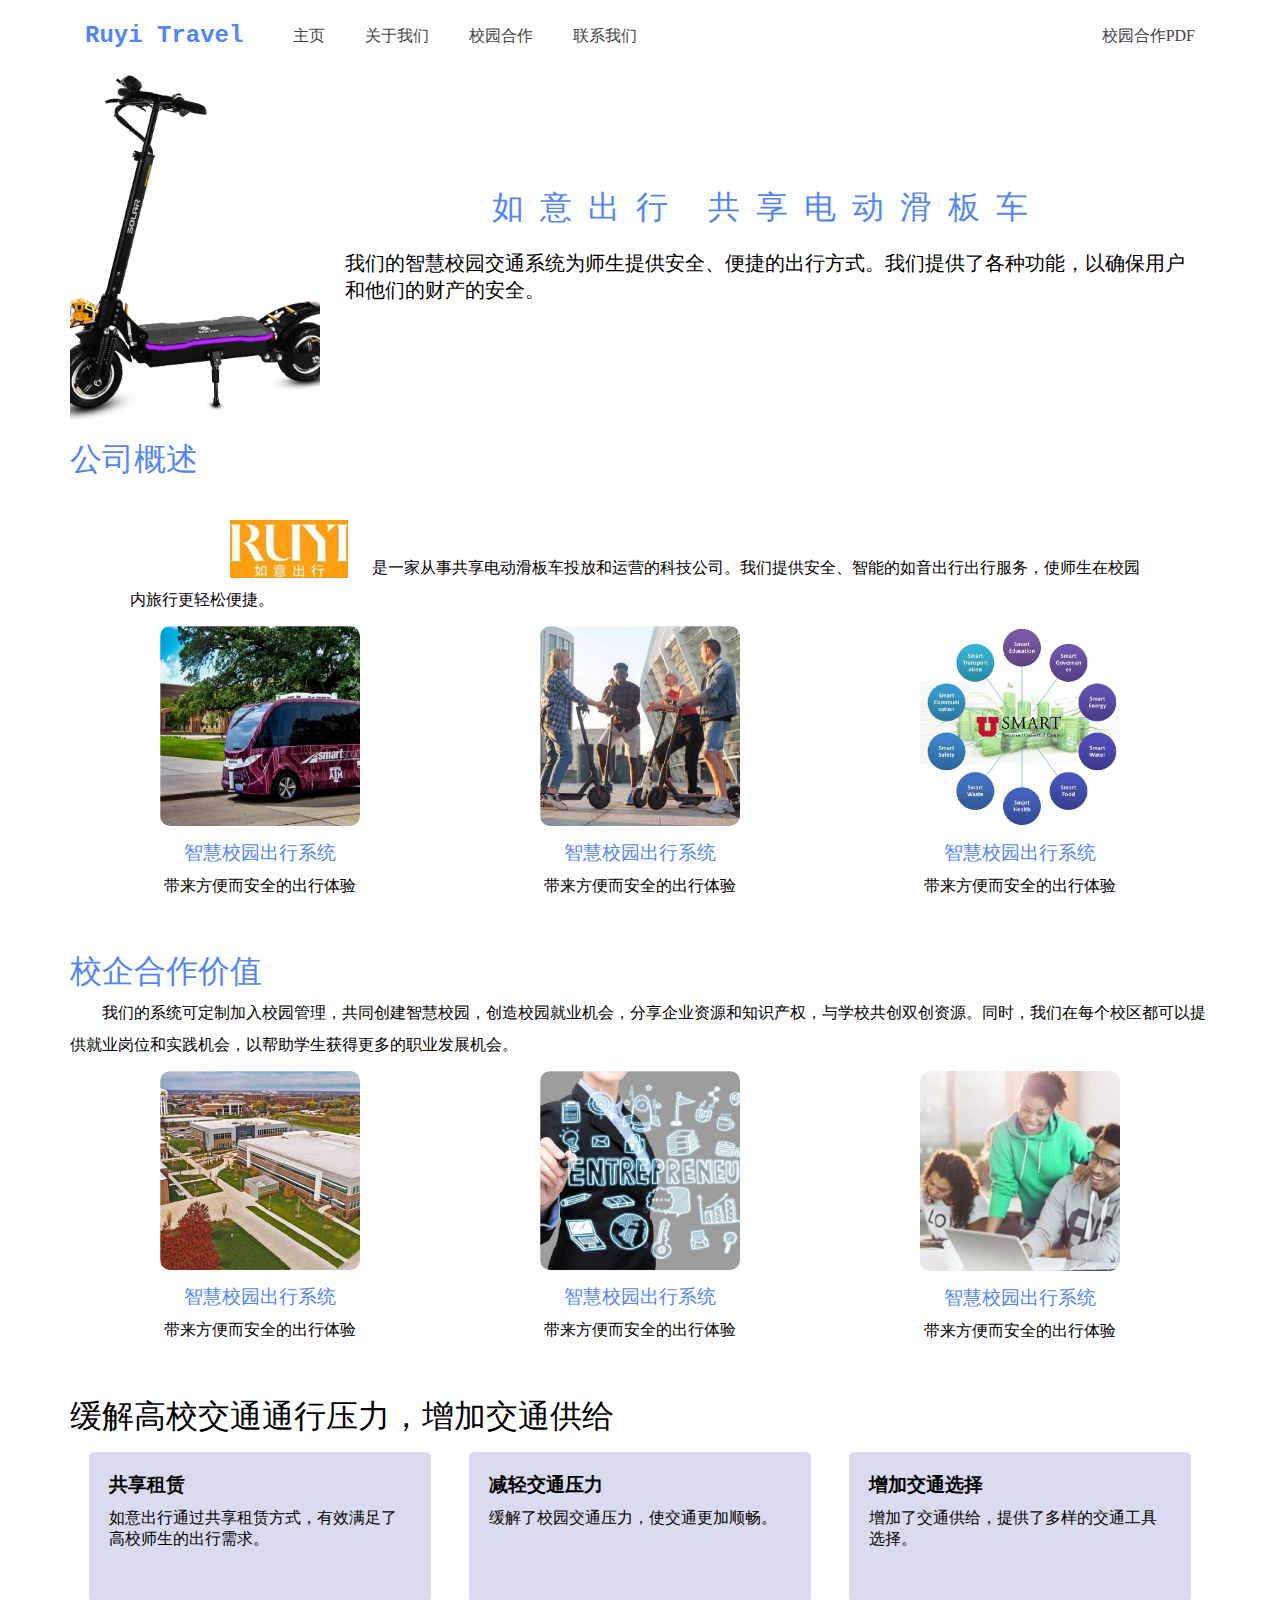
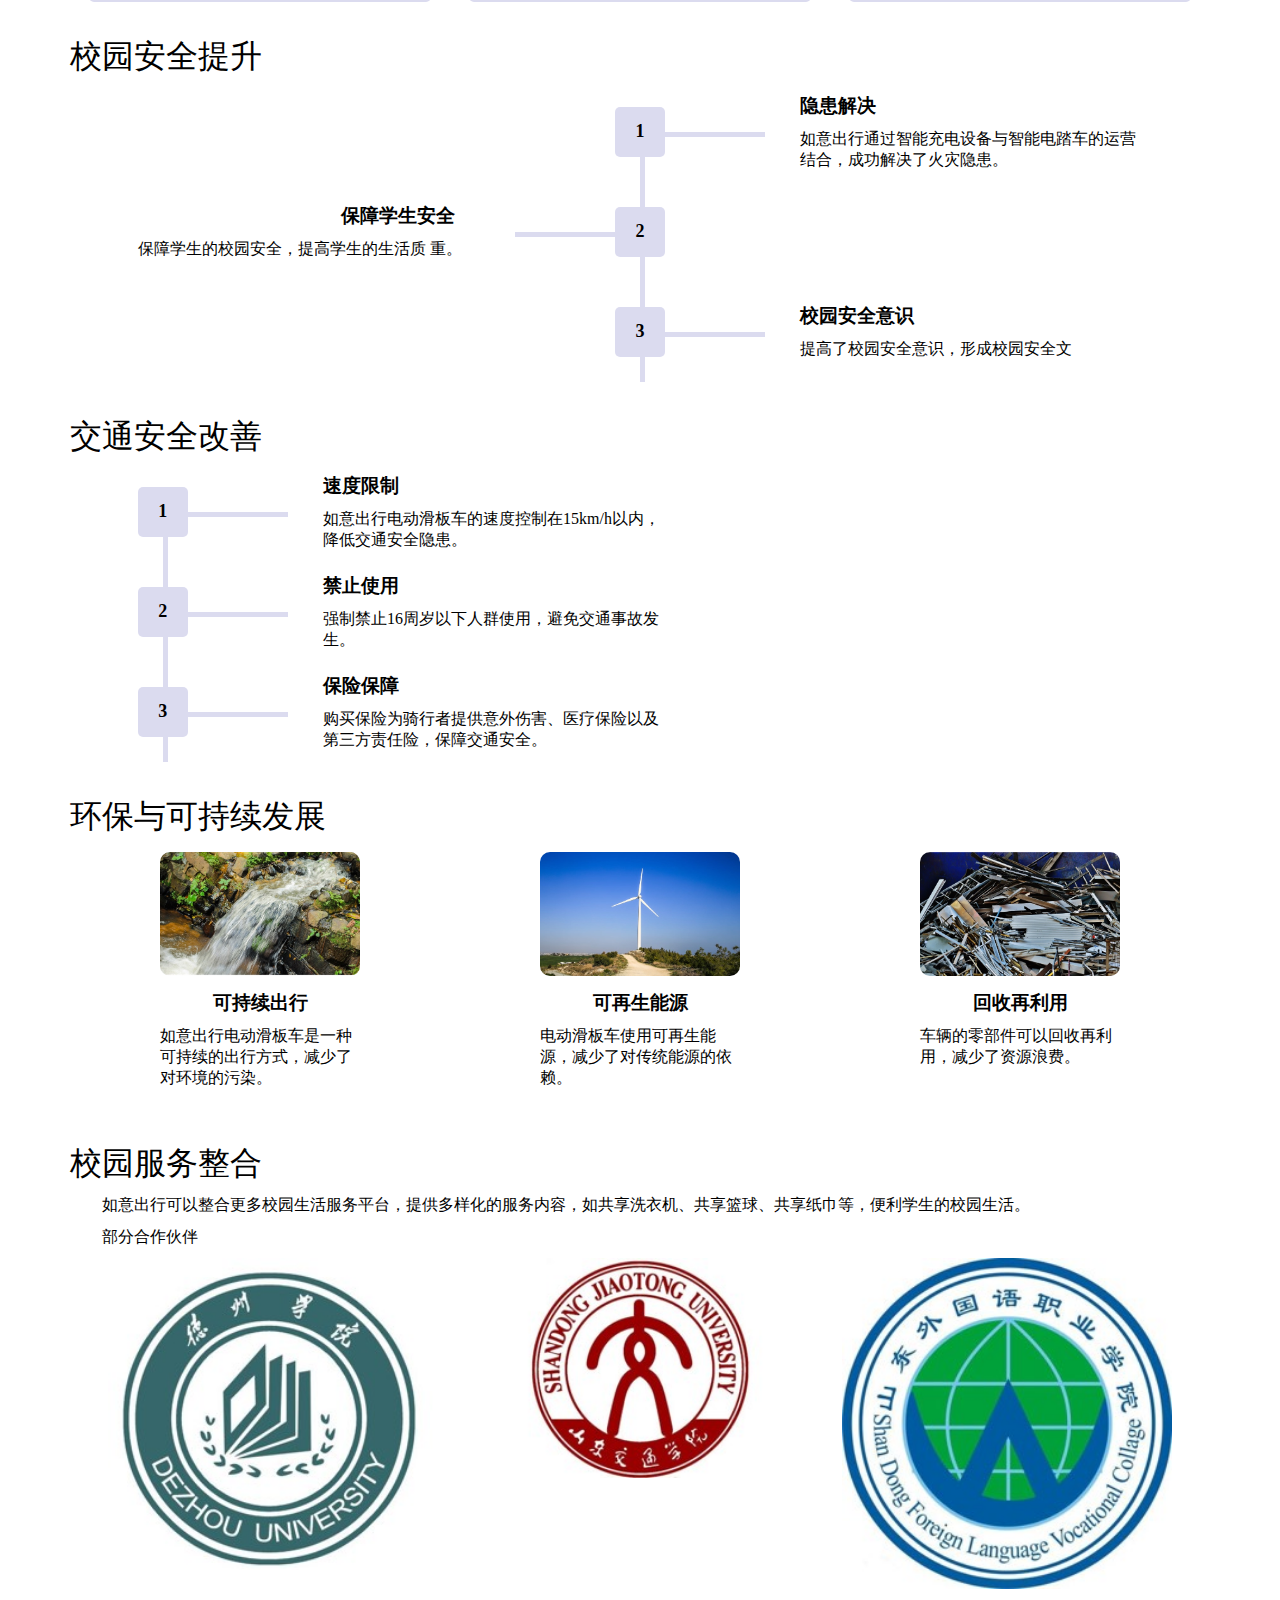
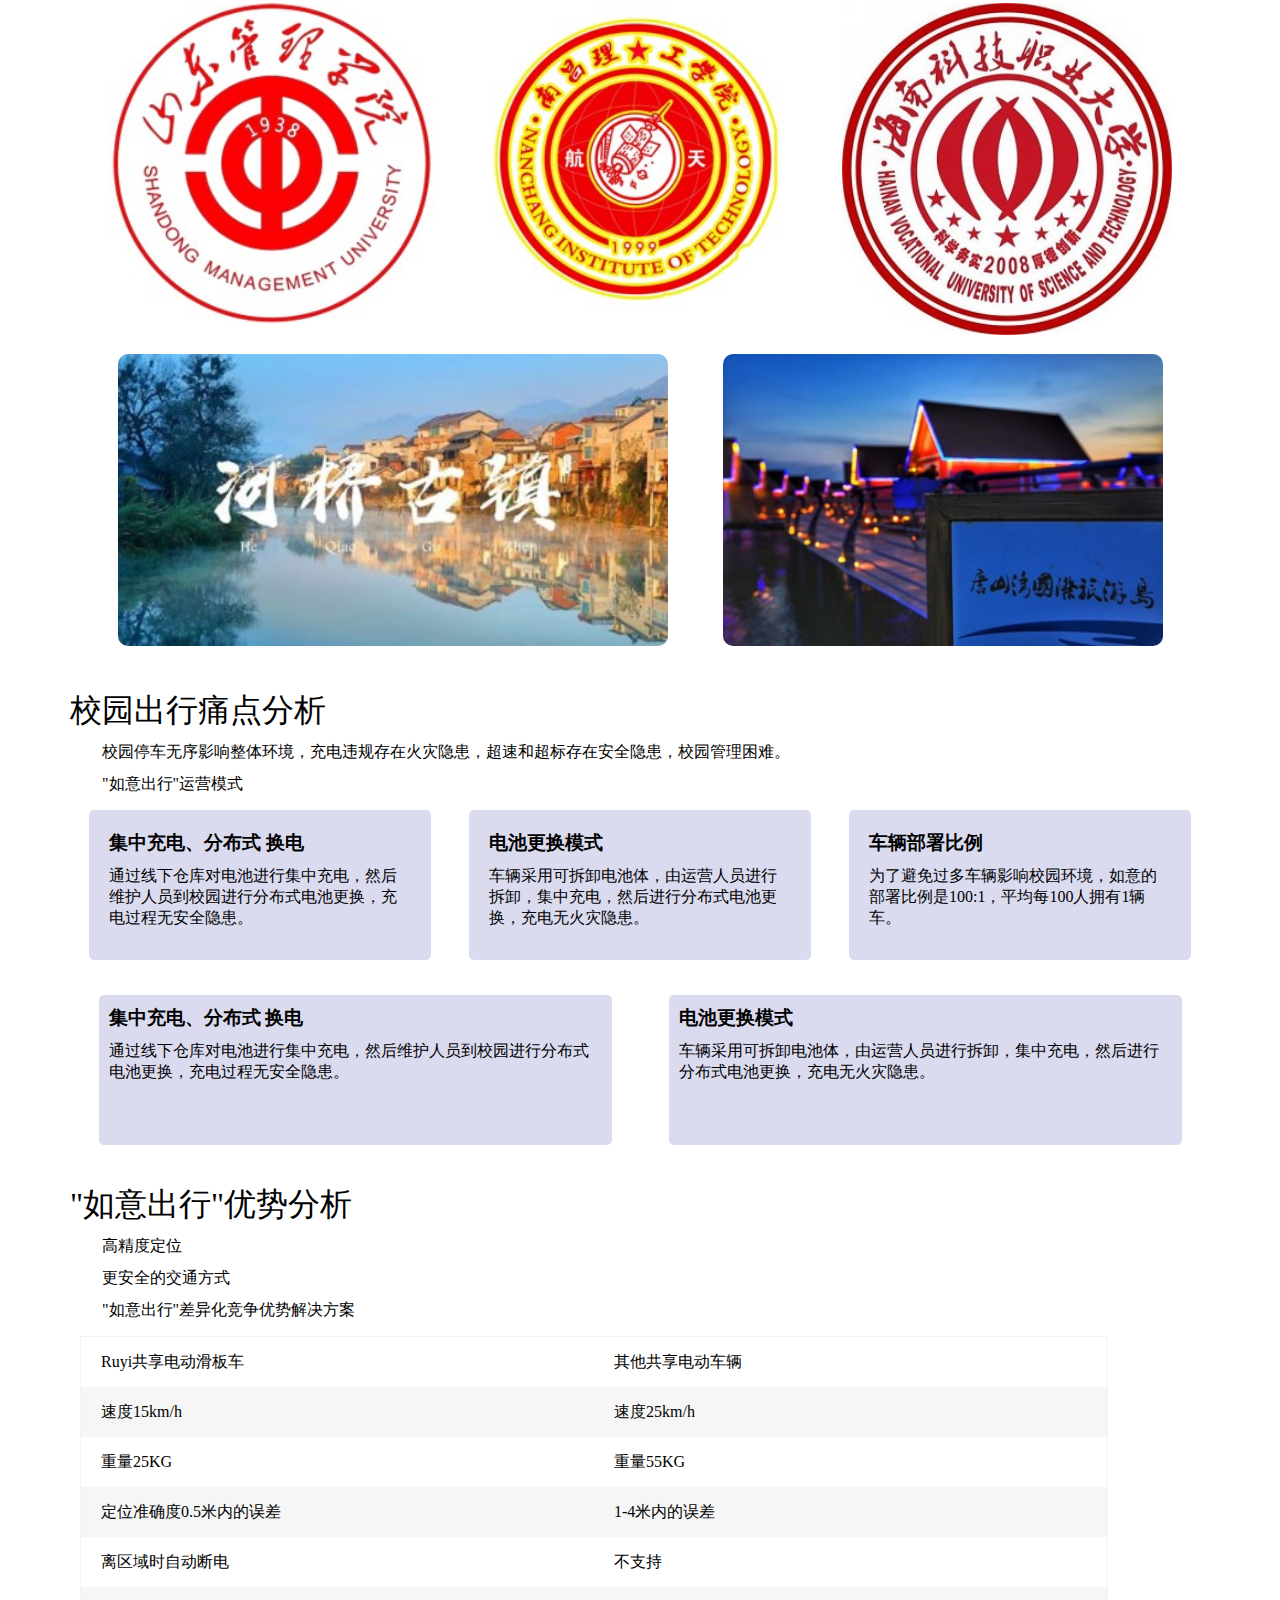
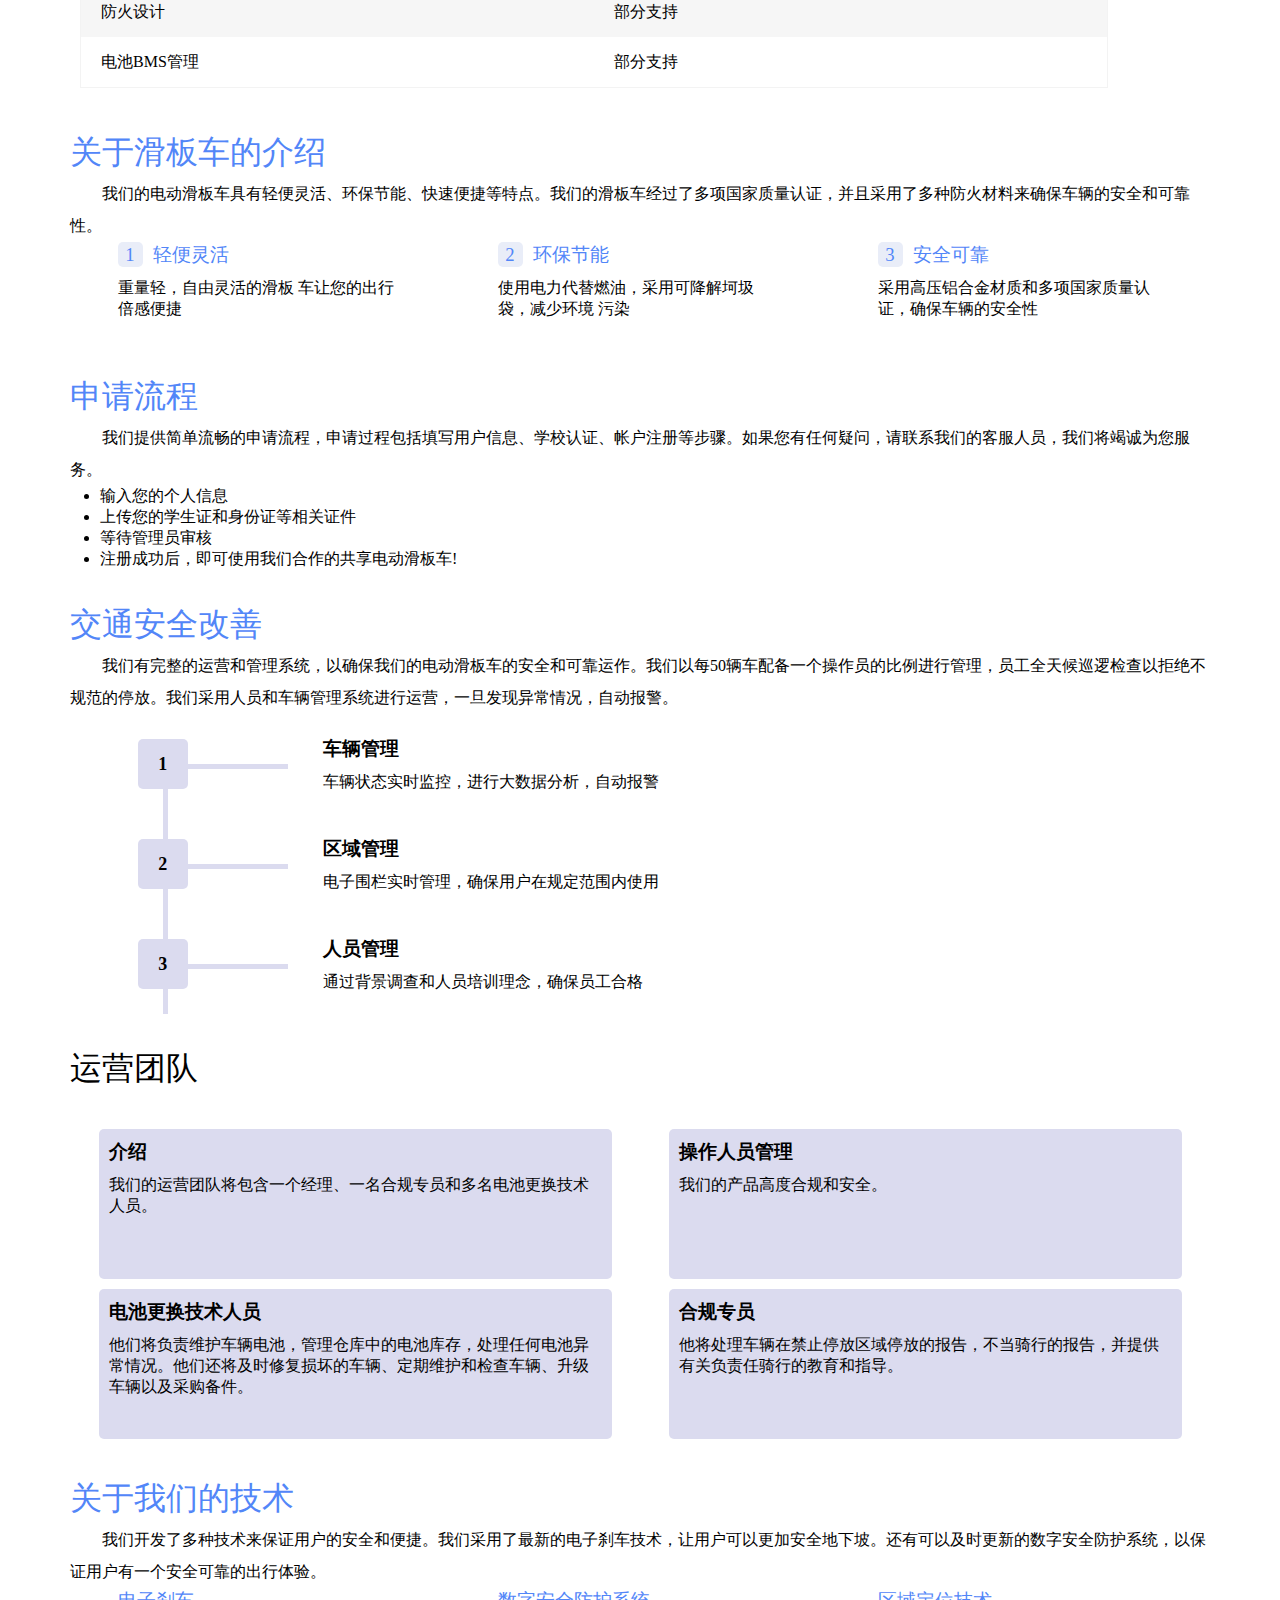
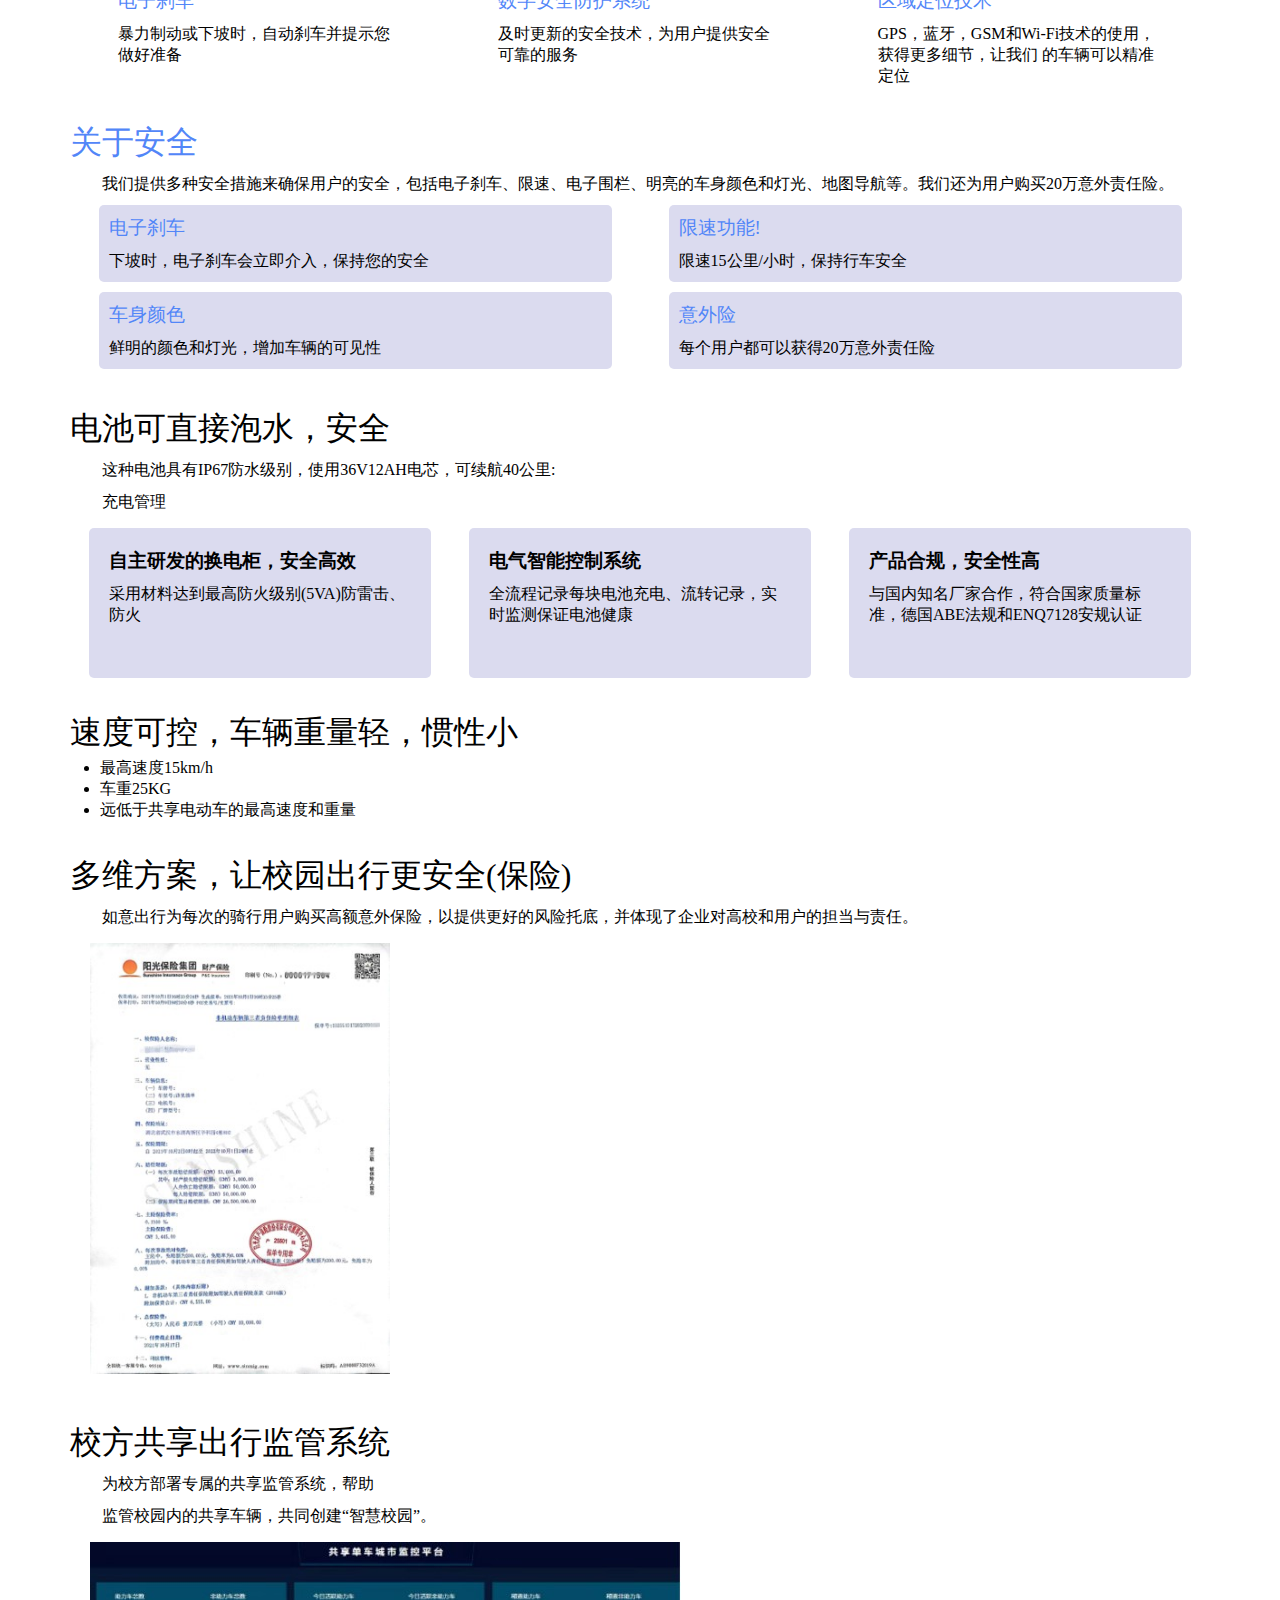
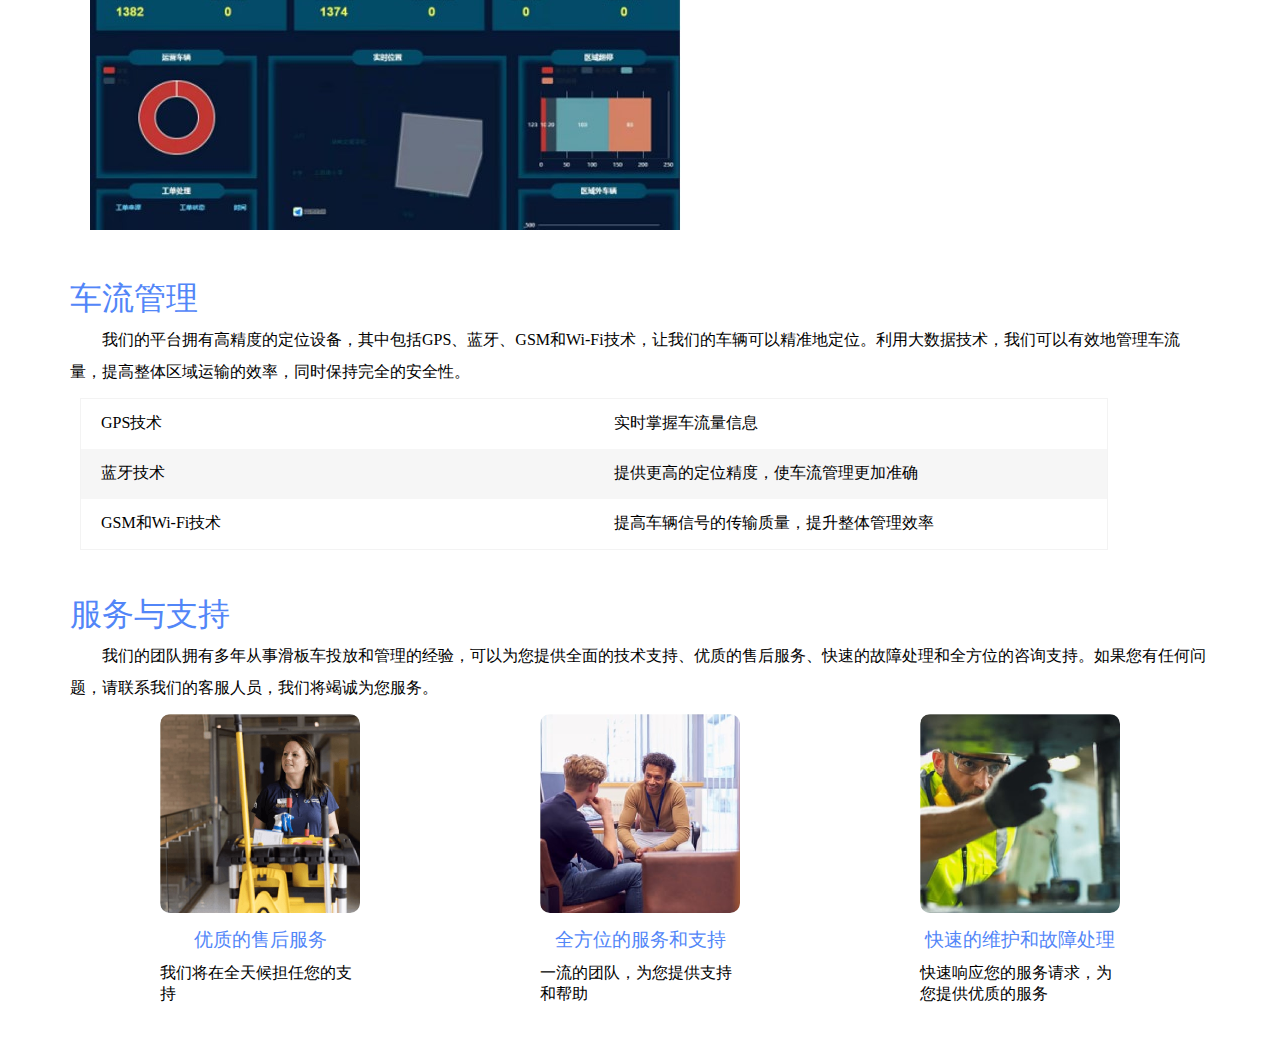
==== index.html @ c3271728 "up safari" ====
<!DOCTYPE html>
<html lang="en">

<head>
    <meta charset="UTF-8">
    <meta name="viewport" content="width=device-width, initial-scale=1.0">
    <title>如意出行</title>
    <link rel="stylesheet" href="./css/index.css">
    <link rel="stylesheet" href="./css/initDefault.css">
</head>

<body>
    <div class="box">
        <header>
            <div class="head_nav">
                <h2>Ruyi Travel</h2>
                <ul class="head_nav_list">
                    <li>
                        <a href="#home">主页</a>
                    </li>
                    <li>
                        <a href="#overview">关于我们</a>
                    </li>
                    <li>
                        <a href="#cooperate">校园合作</a>
                    </li>
                    <li>
                        <a href="#contactUs">联系我们</a>
                    </li>
                </ul>
                <span class="head_nav_text">
                    <a href="./如意出行校园景区方案.pdf" target="_bank">校园合作PDF</a>
                </span>
                <span class="head_nav_text2">
                    <span class="head_nav_text2" id="moreBtn">更多</span>
                </span>
            </div>
        </header>
        <ul class="head_nav_list2">
            <li>
                <a href="#home">主页</a>
            </li>
            <li>
                <a href="#overview">关于我们</a>
            </li>
            <li>
                <a href="#cooperate">校园合作</a>
            </li>
            <li>
                <a href="#contactUs">联系我们</a>
            </li>
        </ul>
        <section id="home">
            <div class="home_loge">
                <img src="./image/logo.jpg" alt="logo">
                <div class="home_titleBox">
                    <h2>如意出行 <span class="home_titleBox2">共享电动滑板车</span></h2>
                    <p>我们的智慧校园交通系统为师生提供安全、便捷的出行方式。我们提供了各种功能，以确保用户和他们的财产的安全。</p>
                </div>
            </div>
        </section>

        <main>
            <div id="overview" class="overview_cs">
                <div class="overview_title">
                    公司概述
                </div>
                <div class="overview_text">
                    <img src="./image/title.jpg" alt="title">
                    是一家从事共享电动滑板车投放和运营的科技公司。我们提供安全、智能的如音出行出行服务，使师生在校园内旅行更轻松便捷。
                </div>
                <ul class="overview_list">
                    <li>
                        <img src="./image/01.jpg" alt="">
                        <h3>智慧校园出行系统</h3>
                        <p>带来方便而安全的出行体验</p>
                    </li>
                    <li>
                        <img src="./image/02.jpg" alt="">
                        <h3>智慧校园出行系统</h3>
                        <p>带来方便而安全的出行体验</p>
                    </li>
                    <li>
                        <img src="./image/03.jpg" alt="">
                        <h3>智慧校园出行系统</h3>
                        <p>带来方便而安全的出行体验</p>
                    </li>
                </ul>
            </div>
            <div id="cooperate" class="overview_cs">
                <div class="overview_title">
                    校企合作价值
                </div>
                <div class="overview_text2">
                    我们的系统可定制加入校园管理，共同创建智慧校园，创造校园就业机会，分享企业资源和知识产权，与学校共创双创资源。同时，我们在每个校区都可以提供就业岗位和实践机会，以帮助学生获得更多的职业发展机会。
                </div>
                <ul class="overview_list">
                    <li>
                        <img src="./image/04.jpg" alt="">
                        <h3>智慧校园出行系统</h3>
                        <p>带来方便而安全的出行体验</p>
                    </li>
                    <li>
                        <img src="./image/05.jpg" alt="">
                        <h3>智慧校园出行系统</h3>
                        <p>带来方便而安全的出行体验</p>
                    </li>
                    <li>
                        <img src="./image/06.jpg" alt="">
                        <h3>智慧校园出行系统</h3>
                        <p>带来方便而安全的出行体验</p>
                    </li>
                </ul>
            </div>
            <div class="overview_cs">
                <div class="overview_title overview_title_00">
                    缓解高校交通通行压力，增加交通供给
                </div>
                <ul class="overview_list2">
                    <li>
                        <h3>共享租赁</h3>
                        <p>如意出行通过共享租赁方式，有效满足了高校师生的出行需求。</p>
                    </li>
                    <li>
                        <h3>减轻交通压力</h3>
                        <p>缓解了校园交通压力，使交通更加顺畅。</p>
                    </li>
                    <li>
                        <h3>增加交通选择</h3>
                        <p>增加了交通供给，提供了多样的交通工具选择。</p>
                    </li>
                </ul>
            </div>
            <div class="overview_cs">
                <div class="overview_title overview_title_00">
                    校园安全提升
                </div>
                <div class="overview_list3">
                    <div class="mianBoxHis-box">
                        <div class="mianBoxHis-center"></div>
                        <div class="mianBoxHis-middle">1</div>
                        <div class="mianBoxHis-center">
                            <h3>
                                隐患解决
                            </h3>
                            <p>如意出行通过智能充电设备与智能电踏车的运营结合，成功解决了火灾隐患。</p>
                        </div>
                    </div>
                    <div class="mianBoxHis-box">
                        <div class="mianBoxHis-center">
                            <h3>
                                保障学生安全
                            </h3>
                            <p>保障学生的校园安全，提高学生的生活质
                                重。</p>
                        </div>
                        <div class="mianBoxHis-middle">2</div>
                        <div class="mianBoxHis-center"></div>
                    </div>
                    <div class="mianBoxHis-box">
                        <div class="mianBoxHis-center"></div>
                        <div class="mianBoxHis-middle">3</div>
                        <div class="mianBoxHis-center">
                            <h3>
                                校园安全意识
                            </h3>
                            <p>提高了校园安全意识，形成校园安全文</p>
                        </div>
                    </div>
                </div>
                <div class="overview_list4">
                    <div class="mianBoxHis_box2">
                        <div class="box2_Num">1</div>
                        <div class="box2_center">
                            <h3>
                                隐患解决
                            </h3>
                            <p>如意出行通过智能充电设备与智能电踏车的运营结合，成功解决了火灾隐患。</p>
                        </div>
                    </div>
                    <div class="mianBoxHis_box2">
                        <div class="box2_Num">2</div>
                        <div class="box2_center">
                            <h3>
                                保障学生安全
                            </h3>
                            <p>保障学生的校园安全，提高学生的生活质
                                量。</p>
                        </div>
                    </div>
                    <div class="mianBoxHis_box2">
                        <div class="box2_Num">3</div>
                        <div class="box2_center">
                            <h3>
                                校园安全意识
                            </h3>
                            <p>提高了校园安全意识，形成校园安全文化。</p>
                        </div>
                    </div>
                </div>
            </div>
            <div class="overview_cs">
                <div class="overview_title overview_title_00">
                    交通安全改善
                </div>
                <div class="overview_list3 overview_list5">
                    <div class="mianBoxHis-box">
                        <div class="mianBoxHis-middle">1</div>
                        <div class="mianBoxHis-center">
                            <h3>
                                速度限制
                            </h3>
                            <p>如意出行电动滑板车的速度控制在15km/h以内，降低交通安全隐患。</p>
                        </div>
                        <div class="mianBoxHis-center"></div>
                    </div>
                    <div class="mianBoxHis-box">
                        <div class="mianBoxHis-middle">2</div>
                        <div class="mianBoxHis-center">
                            <h3>
                                禁止使用
                            </h3>
                            <p>强制禁止16周岁以下人群使用，避免交通事故发生。</p>
                        </div>
                        <div class="mianBoxHis-center"></div>
                    </div>
                    <div class="mianBoxHis-box">
                        <div class="mianBoxHis-middle">3</div>
                        <div class="mianBoxHis-center">
                            <h3>
                                保险保障
                            </h3>
                            <p>购买保险为骑行者提供意外伤害、医疗保险以及第三方责任险，保障交通安全。</p>
                        </div>
                        <div class="mianBoxHis-center"></div>
                    </div>
                </div>
                <div class="overview_list4">
                    <div class="mianBoxHis_box2">
                        <div class="box2_Num">1</div>
                        <div class="box2_center">
                            <h3>
                                速度限制
                            </h3>
                            <p>如意出行电动滑板车的速度控制在15km/h以内，降低交通安全隐患。</p>
                        </div>
                    </div>
                    <div class="mianBoxHis_box2">
                        <div class="box2_Num">2</div>
                        <div class="box2_center">
                            <h3>
                                禁止使用
                            </h3>
                            <p>强制禁止16周岁以下人群使用，避免交通事故发生。</p>
                        </div>
                    </div>
                    <div class="mianBoxHis_box2">
                        <div class="box2_Num">3</div>
                        <div class="box2_center">
                            <h3>
                                保险保障
                            </h3>
                            <p>购买保险为骑行者提供意外伤害、医疗保险以及第三方责任险，保障交通安全。</p>
                        </div>
                    </div>
                </div>
            </div>
            <div class="overview_cs">
                <div class="overview_title overview_title_00">
                    环保与可持续发展
                </div>
                <ul class="overview_list">
                    <li>
                        <img src="./image/07.jpg" alt="">
                        <h3 class="overview_textColor">可持续出行</h3>
                        <p>如意出行电动滑板车是一种可持续的出行方式，减少了对环境的污染。</p>
                    </li>
                    <li>
                        <img src="./image/08.jpg" alt="">
                        <h3 class="overview_textColor">可再生能源</h3>
                        <p>电动滑板车使用可再生能源，减少了对传统能源的依赖。</p>
                    </li>
                    <li>
                        <img src="./image/09.jpg" alt="">
                        <h3 class="overview_textColor">回收再利用</h3>
                        <p>车辆的零部件可以回收再利用，减少了资源浪费。</p>
                    </li>
                </ul>
            </div>
            <div class="overview_cs">
                <div class="overview_title overview_title_00">
                    校园服务整合
                </div>
                <div class="overview_text2">
                    如意出行可以整合更多校园生活服务平台，提供多样化的服务内容，如共享洗衣机、共享篮球、共享纸巾等，便利学生的校园生活。
                </div>
                <div class="overview_text2">
                    部分合作伙伴
                </div>
                <ul class="overview_list6">
                    <li>
                        <img src="./image/10.jpg" alt="">
                    </li>
                    <li>
                        <img src="./image/11.jpg" alt="">
                    </li>
                    <li>
                        <img src="./image/12.jpg" alt="">
                    </li>
                    <li>
                        <img src="./image/13.jpg" alt="">
                    </li>
                    <li>
                        <img src="./image/14.jpg" alt="">
                    </li>
                    <li>
                        <img src="./image/15.jpg" alt="">
                    </li>
                </ul>
                <div class="overview_list7">
                    <img src="./image/16.jpg" alt="">
                    <img src="./image/17.jpg" alt="">
                </div>
            </div>
            <div class="overview_cs">
                <div class="overview_title overview_title_00">
                    校园出行痛点分析
                </div>
                <div class="overview_text2">
                    校园停车无序影响整体环境，充电违规存在火灾隐患，超速和超标存在安全隐患，校园管理困难。
                </div>
                <div class="overview_text2">
                    "如意出行"运营模式
                </div>
                <ul class="overview_list2">
                    <li>
                        <h3>集中充电、分布式
                            换电</h3>
                        <p>通过线下仓库对电池进行集中充电，然后维护人员到校园进行分布式电池更换，充电过程无安全隐患。</p>
                    </li>
                    <li>
                        <h3>电池更换模式</h3>
                        <p>车辆采用可拆卸电池体，由运营人员进行拆卸，集中充电，然后进行分布式电池更换，充电无火灾隐患。</p>
                    </li>
                    <li>
                        <h3>车辆部署比例</h3>
                        <p>为了避免过多车辆影响校园环境，如意的部署比例是100:1，平均每100人拥有1辆车。</p>
                    </li>
                </ul>
                <ul class="overview_list8">
                    <li>
                        <h3>集中充电、分布式
                            换电</h3>
                        <p>通过线下仓库对电池进行集中充电，然后维护人员到校园进行分布式电池更换，充电过程无安全隐患。</p>
                    </li>
                    <li>
                        <h3>电池更换模式</h3>
                        <p>车辆采用可拆卸电池体，由运营人员进行拆卸，集中充电，然后进行分布式电池更换，充电无火灾隐患。</p>
                    </li>
                </ul>
            </div>
            <div class="overview_cs">
                <div class="overview_title overview_title_00">
                    "如意出行"优势分析
                </div>
                <div class="overview_text2">
                    高精度定位
                </div>
                <div class="overview_text2">
                    更安全的交通方式
                </div>
                <div class="overview_text2">
                    "如意出行"差异化竞争优势解决方案
                </div>
                <div class="overview_list10">
                    <div class="list10_ros">
                        <p>Ruyi共享电动滑板车</p>
                        <p>其他共享电动车辆</p>
                    </div>
                    <div class="list10_ros">
                        <p>速度15km/h</p>
                        <p>速度25km/h</p>
                    </div>
                    <div class="list10_ros">
                        <p>重量25KG</p>
                        <p>重量55KG</p>
                    </div>
                    <div class="list10_ros">
                        <p>定位准确度0.5米内的误差</p>
                        <p>1-4米内的误差</p>
                    </div>
                    <div class="list10_ros">
                        <p>离区域时自动断电</p>
                        <p>不支持</p>
                    </div>
                    <div class="list10_ros">
                        <p>防火设计</p>
                        <p>部分支持</p>
                    </div>
                    <div class="list10_ros">
                        <p>电池BMS管理</p>
                        <p>部分支持</p>
                    </div>
                </div>

            </div>
            <div class="overview_cs">
                <div class="overview_title overview_title_lan">
                    关于滑板车的介绍
                </div>
                <div class="overview_text2">
                    我们的电动滑板车具有轻便灵活、环保节能、快速便捷等特点。我们的滑板车经过了多项国家质量认证，并且采用了多种防火材料来确保车辆的安全和可靠性。
                </div>
                <ul class="overview_list11">
                    <li>
                        <h3>
                            <div class="list11_num">1</div>
                            轻便灵活
                        </h3>
                        <p>重量轻，自由灵活的滑板
                            车让您的出行倍感便捷</p>
                    </li>
                    <li>
                        <h3>
                            <div class="list11_num">2</div>
                            环保节能
                        </h3>
                        <p>使用电力代替燃油，采用可降解坷圾袋，减少环境
                            污染</p>
                    </li>
                    <li>
                        <h3>
                            <div class="list11_num">3</div>
                            安全可靠
                        </h3>
                        <p>采用高压铝合金材质和多项国家质量认证，确保车辆的安全性</p>
                    </li>
                </ul>
            </div>
            <div class="overview_cs">
                <div class="overview_title overview_title_lan">
                    申请流程
                </div>
                <div class="overview_text2">
                    我们提供简单流畅的申请流程，申请过程包括填写用户信息、学校认证、帐户注册等步骤。如果您有任何疑问，请联系我们的客服人员，我们将竭诚为您服务。
                </div>
                <ul class="overview_list12">
                    <li>
                        输入您的个人信息
                    </li>
                    <li>
                        上传您的学生证和身份证等相关证件
                    </li>
                    <li>
                        等待管理员审核
                    </li>
                    <li>
                        注册成功后，即可使用我们合作的共享电动滑板车!
                    </li>
                </ul>
            </div>
            <div class="overview_cs">
                <div class="overview_title overview_title_lan">
                    交通安全改善
                </div>
                <div class="overview_text2">
                    我们有完整的运营和管理系统，以确保我们的电动滑板车的安全和可靠运作。我们以每50辆车配备一个操作员的比例进行管理，员工全天候巡逻检查以拒绝不规范的停放。我们采用人员和车辆管理系统进行运营，一旦发现异常情况，自动报警。
                </div>
                <div class="overview_list3 overview_list5">
                    <div class="mianBoxHis-box">
                        <div class="mianBoxHis-middle">1</div>
                        <div class="mianBoxHis-center">
                            <h3>
                                车辆管理
                            </h3>
                            <p>车辆状态实时监控，进行大数据分析，自动报警</p>
                        </div>
                        <div class="mianBoxHis-center"></div>
                    </div>
                    <div class="mianBoxHis-box">
                        <div class="mianBoxHis-middle">2</div>
                        <div class="mianBoxHis-center">
                            <h3>
                                区域管理
                            </h3>
                            <p>电子围栏实时管理，确保用户在规定范围内使用</p>
                        </div>
                        <div class="mianBoxHis-center"></div>
                    </div>
                    <div class="mianBoxHis-box">
                        <div class="mianBoxHis-middle">3</div>
                        <div class="mianBoxHis-center">
                            <h3>
                                人员管理
                            </h3>
                            <p>通过背景调查和人员培训理念，确保员工合格</p>
                        </div>
                        <div class="mianBoxHis-center"></div>
                    </div>
                </div>
                <div class="overview_list4">
                    <div class="mianBoxHis_box2">
                        <div class="box2_Num">1</div>
                        <div class="box2_center">
                            <h3>
                                车辆管理
                            </h3>
                            <p>车辆状态实时监控，进行大数据分析，自动报警</p>
                        </div>
                    </div>
                    <div class="mianBoxHis_box2">
                        <div class="box2_Num">2</div>
                        <div class="box2_center">
                            <h3>
                                区域管理
                            </h3>
                            <p>电子围栏实时管理，确保用户在规定范围内使用</p>
                        </div>
                    </div>
                    <div class="mianBoxHis_box2">
                        <div class="box2_Num">3</div>
                        <div class="box2_center">
                            <h3>
                                人员管理
                            </h3>
                            <p>通过背景调查和人员培训理念，确保员工合格</p>
                        </div>
                    </div>
                </div>
            </div>
            <div class="overview_cs">
                <div class="overview_title overview_title_00">
                    运营团队
                </div>
                <ul class="overview_list8">
                    <li>
                        <h3>介绍</h3>
                        <p>我们的运营团队将包含一个经理、一名合规专员和多名电池更换技术人员。</p>
                    </li>
                    <li>
                        <h3>操作人员管理</h3>
                        <p>我们的产品高度合规和安全。</p>
                    </li>
                    <li>
                        <h3>电池更换技术人员</h3>
                        <p>他们将负责维护车辆电池，管理仓库中的电池库存，处理任何电池异常情况。他们还将及时修复损坏的车辆、定期维护和检查车辆、升级车辆以及采购备件。</p>
                    </li>
                    <li>
                        <h3>合规专员</h3>
                        <p>他将处理车辆在禁止停放区域停放的报告，不当骑行的报告，并提供有关负责任骑行的教育和指导。</p>
                    </li>
                </ul>
            </div>
            <div class="overview_cs">
                <div class="overview_title overview_title_lan">
                    关于我们的技术
                </div>
                <div class="overview_text2">
                    我们开发了多种技术来保证用户的安全和便捷。我们采用了最新的电子刹车技术，让用户可以更加安全地下坡。还有可以及时更新的数字安全防护系统，以保证用户有一个安全可靠的出行体验。
                </div>
                <ul class="overview_list11">
                    <li>
                        <h3>
                            电子刹车</h3>
                        <p>暴力制动或下坡时，自动刹车并提示您做好准备</p>
                    </li>
                    <li>
                        <h3>
                            数字安全防护系统</h3>
                        <p>及时更新的安全技术，为用户提供安全可靠的服务</p>
                    </li>
                    <li>
                        <h3>
                            区域定位技术</h3>
                        <p>GPS，蓝牙，GSM和Wi-Fi技术的使用，获得更多细节，让我们
                            的车辆可以精准定位</p>
                    </li>
                </ul>
            </div>
            <div class="overview_cs">
                <div class="overview_title overview_title_lan">
                    关于安全
                </div>
                <div class="overview_text2">
                    我们提供多种安全措施来确保用户的安全，包括电子刹车、限速、电子围栏、明亮的车身颜色和灯光、地图导航等。我们还为用户购买20万意外责任险。
                </div>
                <ul class="overview_list13">
                    <li>
                        <h3>
                            电子刹车</h3>
                        <p>下坡时，电子刹车会立即介入，保持您的安全</p>
                    </li>
                    <li>
                        <h3>
                            限速功能!</h3>
                        <p>限速15公里/小时，保持行车安全</p>
                    </li>
                    <li>
                        <h3>
                            车身颜色</h3>
                        <p>鲜明的颜色和灯光，增加车辆的可见性</p>
                    </li>
                    <li>
                        <h3>
                            意外险</h3>
                        <p>每个用户都可以获得20万意外责任险</p>
                    </li>
                </ul>
            </div>
            <div class="overview_cs">
                <div class="overview_title overview_title_00">
                    电池可直接泡水，安全
                </div>
                <div class="overview_text2">
                    这种电池具有IP67防水级别，使用36V12AH电芯，可续航40公里:
                </div>
                <div class="overview_text2">
                    充电管理
                </div>
                <ul class="overview_list2">
                    <li>
                        <h3>自主研发的换电柜，安全高效</h3>
                        <p>采用材料达到最高防火级别(5VA)防雷击、防火</p>
                    </li>
                    <li>
                        <h3>电气智能控制系统</h3>
                        <p>全流程记录每块电池充电、流转记录，实时监测保证电池健康</p>
                    </li>
                    <li>
                        <h3>产品合规，安全性高</h3>
                        <p>与国内知名厂家合作，符合国家质量标准，德国ABE法规和ENQ7128安规认证</p>
                    </li>
                </ul>
            </div>
            <div class="overview_cs">
                <div class="overview_title overview_title_00">
                    速度可控，车辆重量轻，惯性小
                </div>
                <ul class="overview_list12">
                    <li>
                        最高速度15km/h
                    </li>
                    <li>
                        车重25KG
                    </li>
                    <li>
                        远低于共享电动车的最高速度和重量
                    </li>
                </ul>
            </div>
            <div class="overview_cs">
                <div class="overview_title overview_title_00">
                    多维方案，让校园出行更安全(保险)
                </div>
                <div class="overview_text2">
                    如意出行为每次的骑行用户购买高额意外保险，以提供更好的风险托底，并体现了企业对高校和用户的担当与责任。
                </div>
                <div class="overview_list14">
                    <img src="./image/18.jpg" alt="">
                </div>
            </div>
            <div class="overview_cs">
                <div class="overview_title overview_title_00">
                    校方共享出行监管系统
                </div>
                <div class="overview_text2">
                    为校方部署专属的共享监管系统，帮助
                </div>
                <div class="overview_text2">
                    监管校园内的共享车辆，共同创建“智慧校园”。
                </div>
                <div class="overview_list15">
                    <img src="./image/19.jpg" alt="">
                </div>
            </div>
            <div class="overview_cs">
                <div class="overview_title overview_title_lan">
                    车流管理
                </div>
                <div class="overview_text2">
                    我们的平台拥有高精度的定位设备，其中包括GPS、蓝牙、GSM和Wi-Fi技术，让我们的车辆可以精准地定位。利用大数据技术，我们可以有效地管理车流量，提高整体区域运输的效率，同时保持完全的安全性。
                </div>
                <div class="overview_list10">
                    <div class="list10_ros">
                        <p>GPS技术</p>
                        <p>实时掌握车流量信息</p>
                    </div>
                    <div class="list10_ros">
                        <p>蓝牙技术</p>
                        <p>提供更高的定位精度，使车流管理更加准确</p>
                    </div>
                    <div class="list10_ros">
                        <p>GSM和Wi-Fi技术</p>
                        <p>提高车辆信号的传输质量，提升整体管理效率</p>
                    </div>
                </div>

            </div>
            <div id="contactUs" class="overview_cs">
                <div class="overview_title">
                    服务与支持
                </div>
                <div class="overview_text2">
                    我们的团队拥有多年从事滑板车投放和管理的经验，可以为您提供全面的技术支持、优质的售后服务、快速的故障处理和全方位的咨询支持。如果您有任何问题，请联系我们的客服人员，我们将竭诚为您服务。
                </div>
                <ul class="overview_list">
                    <li>
                        <img src="./image/20.jpg" alt="">
                        <h3>优质的售后服务</h3>
                        <p>我们将在全天候担任您的支持</p>
                    </li>
                    <li>
                        <img src="./image/21.jpg" alt="">
                        <h3>全方位的服务和支持</h3>
                        <p>一流的团队，为您提供支持和帮助</p>
                    </li>
                    <li>
                        <img src="./image/22.jpg" alt="">
                        <h3>快速的维护和故障处理</h3>
                        <p>快速响应您的服务请求，为您提供优质的服务</p>
                    </li>
                </ul>
            </div>
        </main>
        <footer></footer>
    </div>
</body>
<script>
    const moreBtn = document.getElementById('moreBtn');
    const navList2 = document.querySelector('.head_nav_list2');
    moreBtn.addEventListener('click', function () {
        // 切换列表的显示状态
        if (navList2.style.display === 'none') {
            navList2.style.display = 'block';
        } else {
            navList2.style.display = 'none';
        }
    });
</script>

</html>
---- css/index.css ----
@media (min-width: 768px) {
    html {
        font-size: 16px;
    }
}

@media (max-width: 767px) {
    html {
        font-size: 12px;
    }
}

.box {
    width: 100%;
    min-height: 200px;
    /* background-color: aqua; */
    display: flex;
    flex-flow: column nowrap;
    align-items: center;
}

header {
    width: 100%;
    height: 70px;
    background-color: #fff;
    display: flex;
    justify-content: center;
}

.head_nav {
    width: 100%;
    height: 100%;
    max-width: 1140px;
    display: flex;
    align-items: center;
    justify-content: space-between;
    box-sizing: border-box;
    padding: 0 15px;
}

.head_nav>.head_nav_text a {
    font-size: 16px;
    color: #444;
    height: 70px;
    line-height: 35px;
    text-decoration: none;
}

.head_nav_text2 a {
    font-size: 16px;
    color: #444;
    height: 70px;
    line-height: 35px;
    text-decoration: none;
}

.head_nav>h2 {
    font-size: 24px;
    font-weight: 600;
    font-family: 'Pacifico', Courier, monospace;
    color: #5286F8;
}

.head_nav_list li {
    margin: 0 20px;
}

.head_nav_list li a {
    font-size: 16px;
    color: #444;
    height: 70px;
    line-height: 35px;
    text-decoration: none;
}

section {
    width: 100%;
    height: 350px;
    display: flex;
    justify-content: center;
    background-color: #fff;
}

.home_loge {
    width: 100%;
    height: 100%;
    max-width: 1140px;
    display: flex;
    flex-flow: row nowrap;
    align-items: center;
    justify-content: space-between;
}

.home_titleBox {
    width: calc(100% - 255px);
    height: 100%;
    display: flex;
    flex-flow: column nowrap;
    align-items: center;
    justify-content: center;
    box-sizing: border-box;
    padding: 0 20px;
}

section .home_loge>img {
    width: auto;
    height: 350px;
        max-width: 250px;
        object-fit: contain;
}

.home_titleBox h2 {
    font-size: 2rem;
    font-weight: 500;
    color: #5286F8;
    letter-spacing: 1rem;
    margin-bottom: 20px;
}

.home_titleBox p {
    font-size: 1.25rem;

}

main {
    width: 100%;
    box-sizing: border-box;
    display: flex;
    flex-flow: column nowrap;
    align-items: center;
}

.overview_cs {
    width: 100%;
    max-width: 1140px;
    background-color: #fff;
    margin: 15px 0;
}

.overview_title {
    height: 50px;
    width: 100%;
    display: flex;
    align-items: center;
    font-size: 2rem;
    color: #5286F8;
}

.overview_title_00 {
    color: #000;
}

.overview_text {
    box-sizing: border-box;
    padding: 0 60px;
    font-size: 1rem;
    line-height: 32px;
}

.overview_text2 {
    box-sizing: border-box;
    font-size: 1rem;
    line-height: 32px;
    text-indent: 2rem;
}

.overview_text>img[alt='title'] {
    margin: 20px 20px 10px 100px;
    position: relative;
    top: 15px;
}

.overview_list {
    display: flex;
    justify-content: space-around;
    margin-top: 10px;
}


.overview_list li img {
    width: 200px;
    height: auto;
    object-fit: contain;
    border-radius: 10px;
}

.overview_list li h3,
.overview_list li p {
    display: flex;
    align-items: center;
    justify-content: center;
    max-width: 200px;
    margin: 10px 0;
}

.overview_list li h3 {
    color: #5286F8;
    font-weight: 500;
}

.overview_list li p {
    margin-bottom: 20px;
}

.overview_list2 {
    display: flex;
    justify-content: space-around;
    margin-top: 10px;
}

.overview_list2 li {
    width: 30%;
    height: 150px;
    background-color: #DBDBEF;
    border-radius: 5px;
    box-sizing: border-box;
    padding: 20px;
}

.overview_list2 li h3 {
    color: #000;
    font-weight: 600;
}

.overview_list2 li p {
    margin-top: 10px;
}

.overview_list3 {
    width: 100%;
    overflow: hidden;

}

.mianBoxHis-box {
    width: 100%;
    min-height: 100px;
    display: flex;
    flex-flow: row nowrap;
    align-items: center;
    justify-content: space-around;
}

.mianBoxHis-box>.mianBoxHis-center {
    width: 30%;
    height: 100%;
    min-width: 200px;
}

.mianBoxHis-center h3 {
    color: #000;
    font-weight: 600;
    margin-bottom: 10px;
}

.mianBoxHis-box:nth-child(2)>.mianBoxHis-center h3 {
    display: flex;
    justify-content: flex-end;
    padding: 0 25px;
    box-sizing: border-box;
}

.overview_list5 .mianBoxHis-box:nth-child(2)>.mianBoxHis-center h3 {
    display: flex;
    justify-content: flex-start;
    padding: 0;
}

.mianBoxHis-middle {
    width: 50px;
    height: 50px;
    background: #DBDBEF;
    border-radius: 5px;
    align-self: flex-start;
    position: relative;
    display: flex;
    flex-flow: row nowrap;
    justify-content: center;
    align-items: center;
    font-size: 18px;
    font-weight: 600;
    top: 25px;
}

.mianBoxHis-middle::after {
    content: "";
    width: 5px;
    height: 50px;
    background-color: #DBDBEF;
    position: absolute;
    top: 50px;
    left: 50%;
    box-sizing: border-box;
    overflow: hidden;
}

.mianBoxHis-box:nth-child(1)>.mianBoxHis-middle::before {
    content: "";
    width: 100px;
    height: 5px;
    background-color: #DBDBEF;
    position: absolute;
    top: 25px;
    left: 100%;
}

.mianBoxHis-box:nth-child(3)>.mianBoxHis-middle::before {
    content: "";
    width: 100px;
    height: 5px;
    background-color: #DBDBEF;
    position: absolute;
    top: 25px;
    left: 100%;
}

.mianBoxHis-box:nth-child(2)>.mianBoxHis-middle::before {
    content: "";
    width: 100px;
    height: 5px;
    background-color: #DBDBEF;
    position: absolute;
    top: 25px;
    left: -100px;
}

.overview_list5 .mianBoxHis-box:nth-child(2)>.mianBoxHis-middle::before {
    content: "";
    width: 100px;
    height: 5px;
    background-color: #DBDBEF;
    position: absolute;
    top: 25px;
    left: 100%;
}

.overview_list6 {
    width: 100%;
    display: flex;
    flex-flow: row wrap;
    justify-content: space-around;
    box-sizing: border-box;
    padding: 0 20px;
}

.overview_list6 li {
    width: 30%;
    height: auto;
    object-fit: contain;
    margin: 5px 0;
}

.overview_list6 li img {
    width: 100%;
    height: auto;
    object-fit: contain;
    border-radius: 10px;
}

.overview_list7 {
    width: 100%;
    display: flex;
    justify-content: center;
    align-items: center;
    justify-content: space-around;
    box-sizing: border-box;
    padding: 10px 20px;
}

.overview_list7 img:nth-child(1) {
    width: 50%;
    height: auto;
        object-fit: contain;
    border-radius: 10px;
}

.overview_list7 img:nth-child(2) {
    width: 40%;
    height: auto;
        object-fit: contain;
    border-radius: 10px;
}

.overview_list8 {
    display: flex;
    flex-flow: row wrap;
    justify-content: space-around;
    margin-top: 30px;
}

.overview_list8 li {
    width: 45%;
    min-height: 150px;
    background-color: #DBDBEF;
    border-radius: 5px;
    box-sizing: border-box;
    padding: 10px;
    margin: 5px 0;
}

.overview_list8 li h3 {
    color: #000;
    font-weight: 600;
}

.overview_list8 li p {
    margin-top: 10px;
}

.overview_list10 {
    width: 90%;
    min-height: 100px;
    border: 1px solid #9999991f;
    margin: 10px;
}

.list10_ros {
    width: 100%;
    height: 50px;
    display: flex;
    align-items: center;
    justify-content: space-between;
}

.list10_ros:nth-child(even) {
    background-color: #F6F6F6;
}

.list10_ros p {
    width: 50%;
    height: 100%;
    display: flex;
    align-items: center;
    box-sizing: border-box;
    padding-left: 20px;
}

.overview_list11 {
    display: flex;
    align-items: center;
    justify-content: space-around;
}

.overview_list11 h3 {
    display: flex;
    color: #5286F8;
    font-weight: 500;
    margin-bottom: 10px;
}

.overview_list11 li {
    width: 25%;
    min-height: 100px;
}

.overview_list12 {
    width: 90%;
    list-style-type: disc;
    box-sizing: border-box;
    padding: 0 30px;
}

.overview_list13 {
    display: flex;
    flex-flow: row wrap;
    justify-content: space-around;
}

.overview_list13 h3 {
    display: flex;
    color: #5286F8;
    font-weight: 500;
    margin-bottom: 10px;
}

.overview_list13 li {
    width: 45%;
    min-height: 50px;
    background-color: #DBDBEF;
    border-radius: 5px;
    box-sizing: border-box;
    padding: 10px;
    margin: 5px;
}

.overview_list14 {
    width: 100%;
    box-sizing: border-box;
    padding: 0 20px;
}

.overview_list14 img {
    width: 300px;
    height: auto;
        object-fit: contain;
    margin: 10px 0;
}

.overview_list15 {
    width: 100%;
    box-sizing: border-box;
    padding: 0 20px;
}

.overview_list15 img {
    height: 300px;
    height: auto;
        object-fit: contain;
    margin: 10px 0;
}

.list11_num {
    background-color: #E9EDF8;
    color: #5286F8;
    width: 25px;
    height: 25px;
    box-sizing: border-box;
    border-radius: 5px;
    display: flex;
    align-items: center;
    justify-content: center;
    margin-right: 10px;
}

.overview_textColor {
    color: #000 !important;
    font-weight: 600 !important;
}

@media (min-width: 768px) {
    .head_nav_list {
        display: flex;
        width: 800px;
    }

    .head_nav_text2 {
        display: none;
    }

    .head_nav_list li a:hover {
        color: #5286F8;
    }

    .overview_list4,
    .head_nav_list2 {
        display: none;
    }
}

@media (max-width: 767px) {
    section .home_loge>img {
        width: auto;
        height: 350px;
        max-width: 250px;
        object-fit: contain;
    }
    .head_nav_list {
        display: flex;
        width: 100%;
    }

    .head_nav_text,
    .overview_list3 {
        display: none;
    }

    .head_nav_list {
        display: none;
    }

    .home_titleBox2 {
        display: none;
    }

    .overview_text {
        display: none;
    }

    .overview_text2 {
        display: none;
    }

    .overview_list {
        display: flex;
        flex-flow: column nowrap;
        align-items: center;
        justify-content: space-around;
        margin-top: 10px;
    }

    .overview_title {
        display: none;
    }

    .overview_list li {
        display: flex;
        flex-flow: column nowrap;
        align-items: center;
    }

    .overview_list li img {
        /* width: calc(90% - 20px); */
        width: 200px;
        max-width: 200px;
        height: auto;
        object-fit: contain;
        border-radius: 10px;
    }

    .overview_title_00 {
        display: flex;
        font-size: 1.5rem;
        align-items: center;
        justify-content: center;
    }

    .overview_title_lan {
        display: flex;
        font-size: 1.5rem;
        align-items: center;
        justify-content: center;
    }

    .head_nav_list2 {
        width: 100%;
        box-sizing: border-box;
        padding: 0 5px;
        display: none;
    }

    .head_nav_list2 li {
        width: 100%;
        height: 40px;
        box-sizing: border-box;
        padding: 0 10px;
        border-bottom: 1px solid #9999991f;
    }

    .head_nav_list2 li a {
        font-size: 16px;
        color: #444;
        height: 70px;
        line-height: 35px;
        text-decoration: none;
    }

    .overview_list2 {
        display: flex;
        flex-flow: column nowrap;
        align-items: center;
        justify-content: space-around;
    }

    .overview_list2 li {
        width: 90%;
        margin-top: 10px;
    }

    .overview_list4 {
        width: 100%;
        display: flex;
        flex-flow: column nowrap;
        align-items: center;
        justify-content: space-around;
    }
    .overview_list6 {
        width: 100%;
        display: flex;
        flex-flow: row wrap;
        justify-content: space-between;
        box-sizing: border-box;
        /* padding: 0 20px; */
        list-style-type: none;
    }
    
    .overview_list6 li {
        width: 30%;
        height: auto;
    }
    
    .overview_list6 li img {
        width: 100%;
        height: auto;
        max-height: 120px;
        object-fit: contain;
        border-radius: 10px;
    }

    .mianBoxHis_box2 {
        width: 90%;
        height: 70px;
        margin: 5px 0;
        display: flex;
        align-items: center;
        box-sizing: border-box;
        padding: 0 20px;
        justify-content: space-between;
    }

    .box2_Num {
        width: 25px;
        height: 25px;
        background-color: #5286F8;
        border-radius: 100%;
        color: #fff;
        display: flex;
        align-items: center;
        justify-content: center;
    }

    .box2_center {
        width: calc(100% - 50px);
    }

    .overview_list15 {
        width: 100%;
        box-sizing: border-box;
        padding: 0 20px;
        display: flex;
        align-items: center;
        justify-content: center;
    }

    .overview_list15 img {
        width: 90%;
        height: auto;
        object-fit: contain;
        margin: 10px 0;
    }

}
@media only screen and (-webkit-min-device-pixel-ratio: 2), (min-resolution: 192dpi) {
}
---- css/initDefault.css ----
body, h1, h2, h3, h4, h5, h6, hr, p, blockquote, dl, dt, dd, ul, ol, li, pre, form, fieldset, legend, button, input, textarea, th, td {
    margin:0; padding:0;
} 
ul, ol {
    list-style:none;
} 
a {
    text-decoration:none;
}
a:hover {
    text-decoration:underline;
}
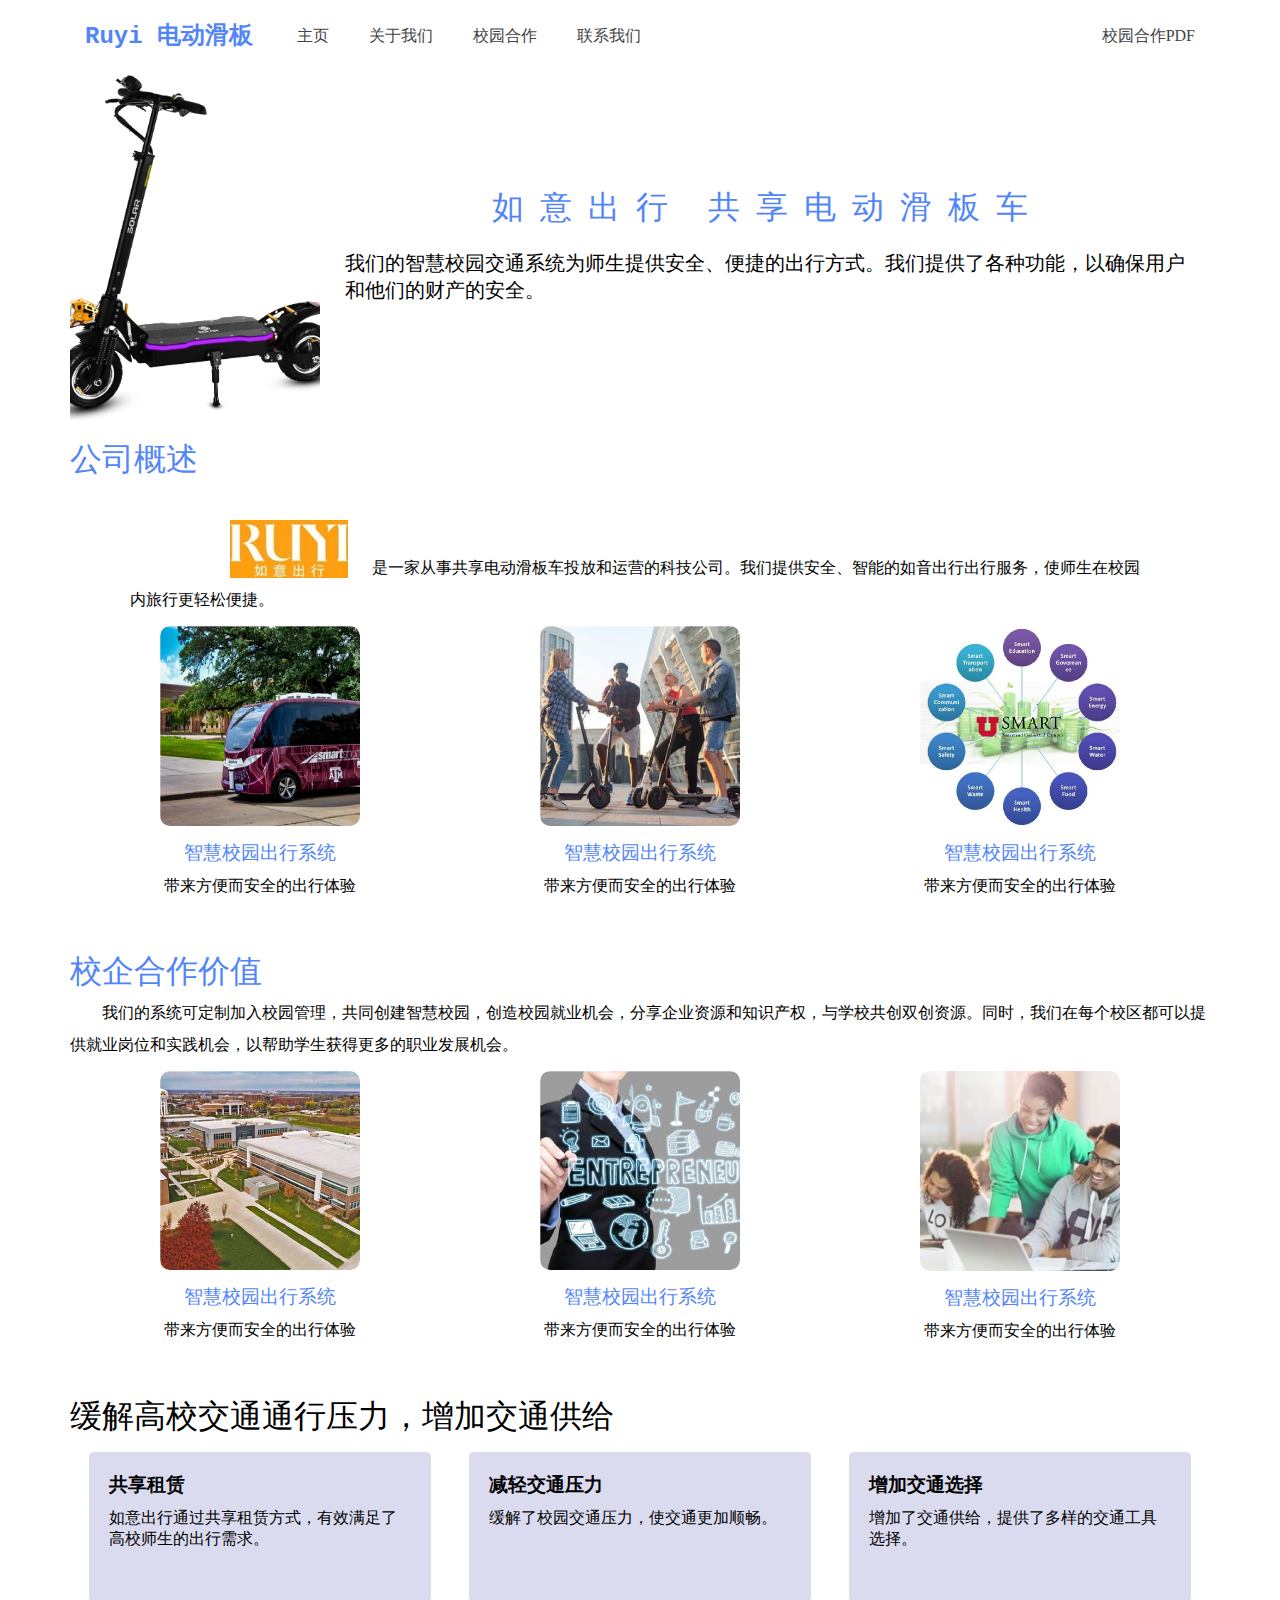
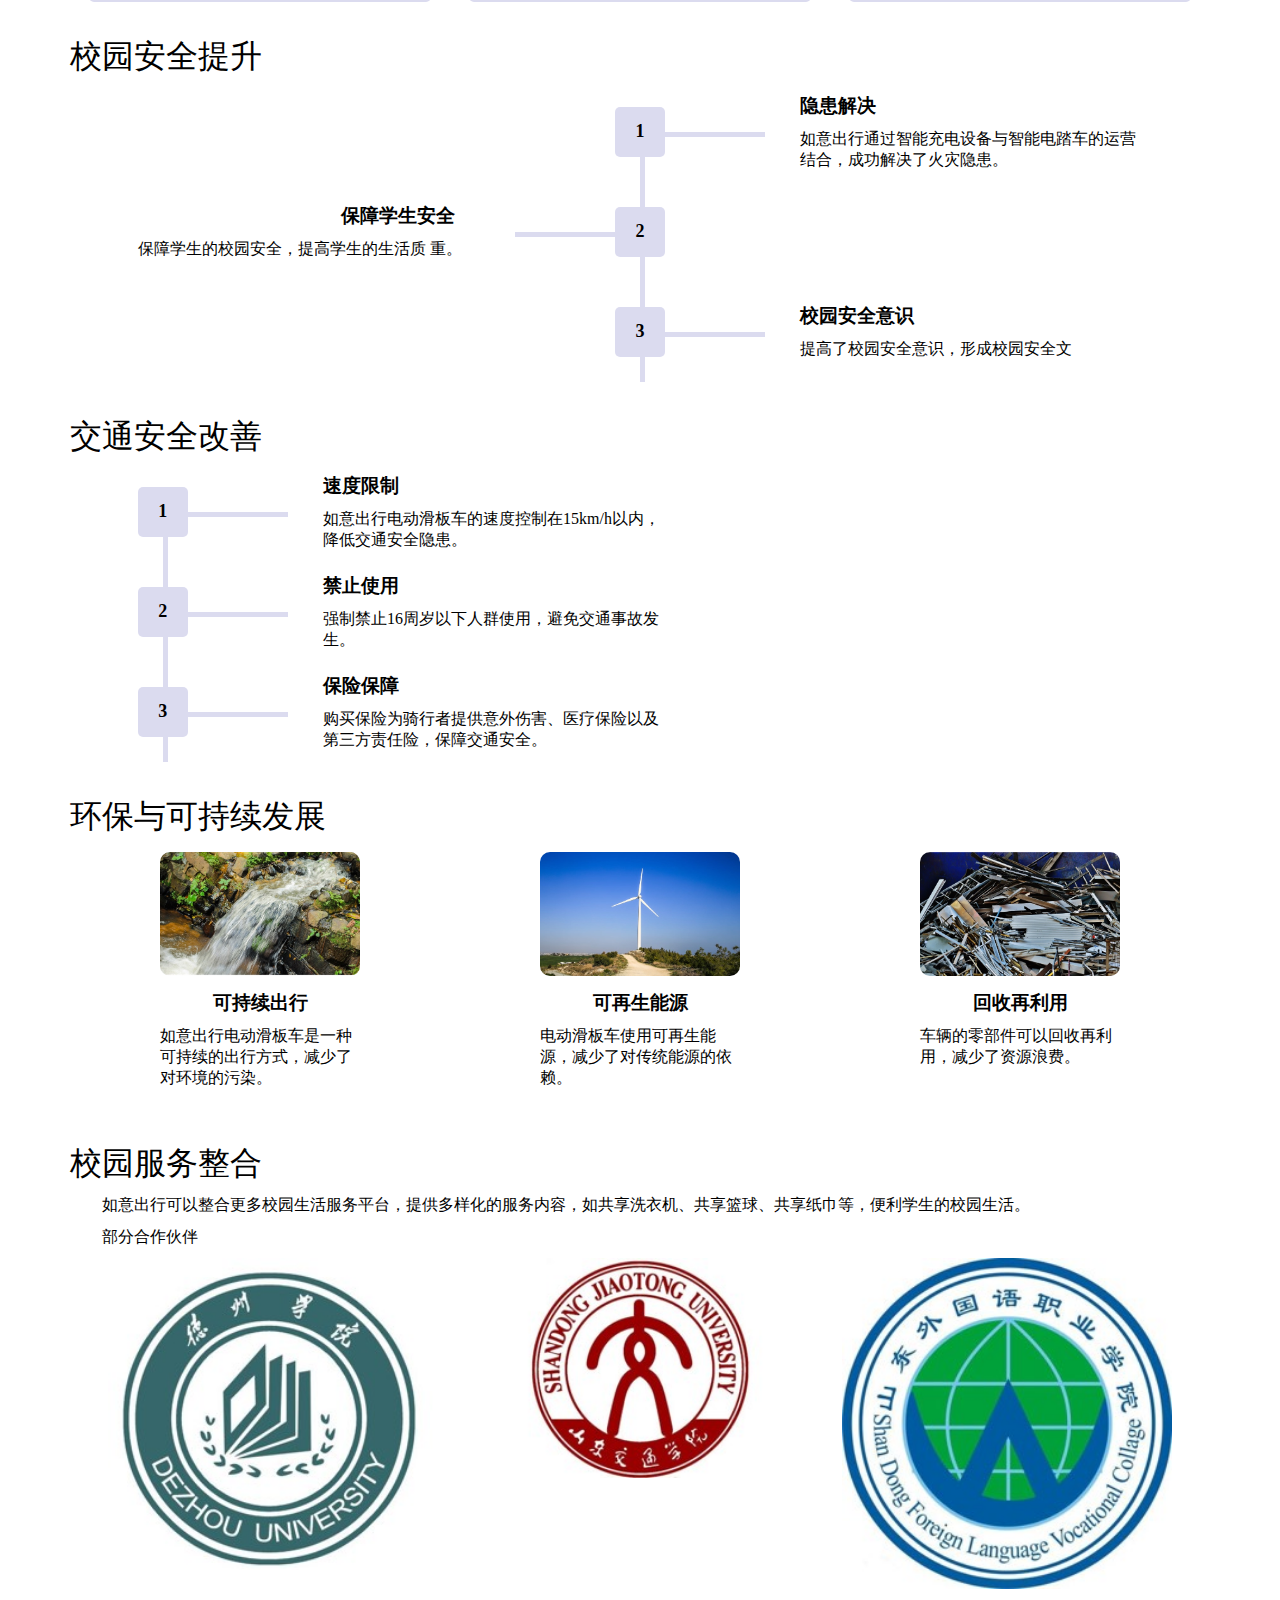
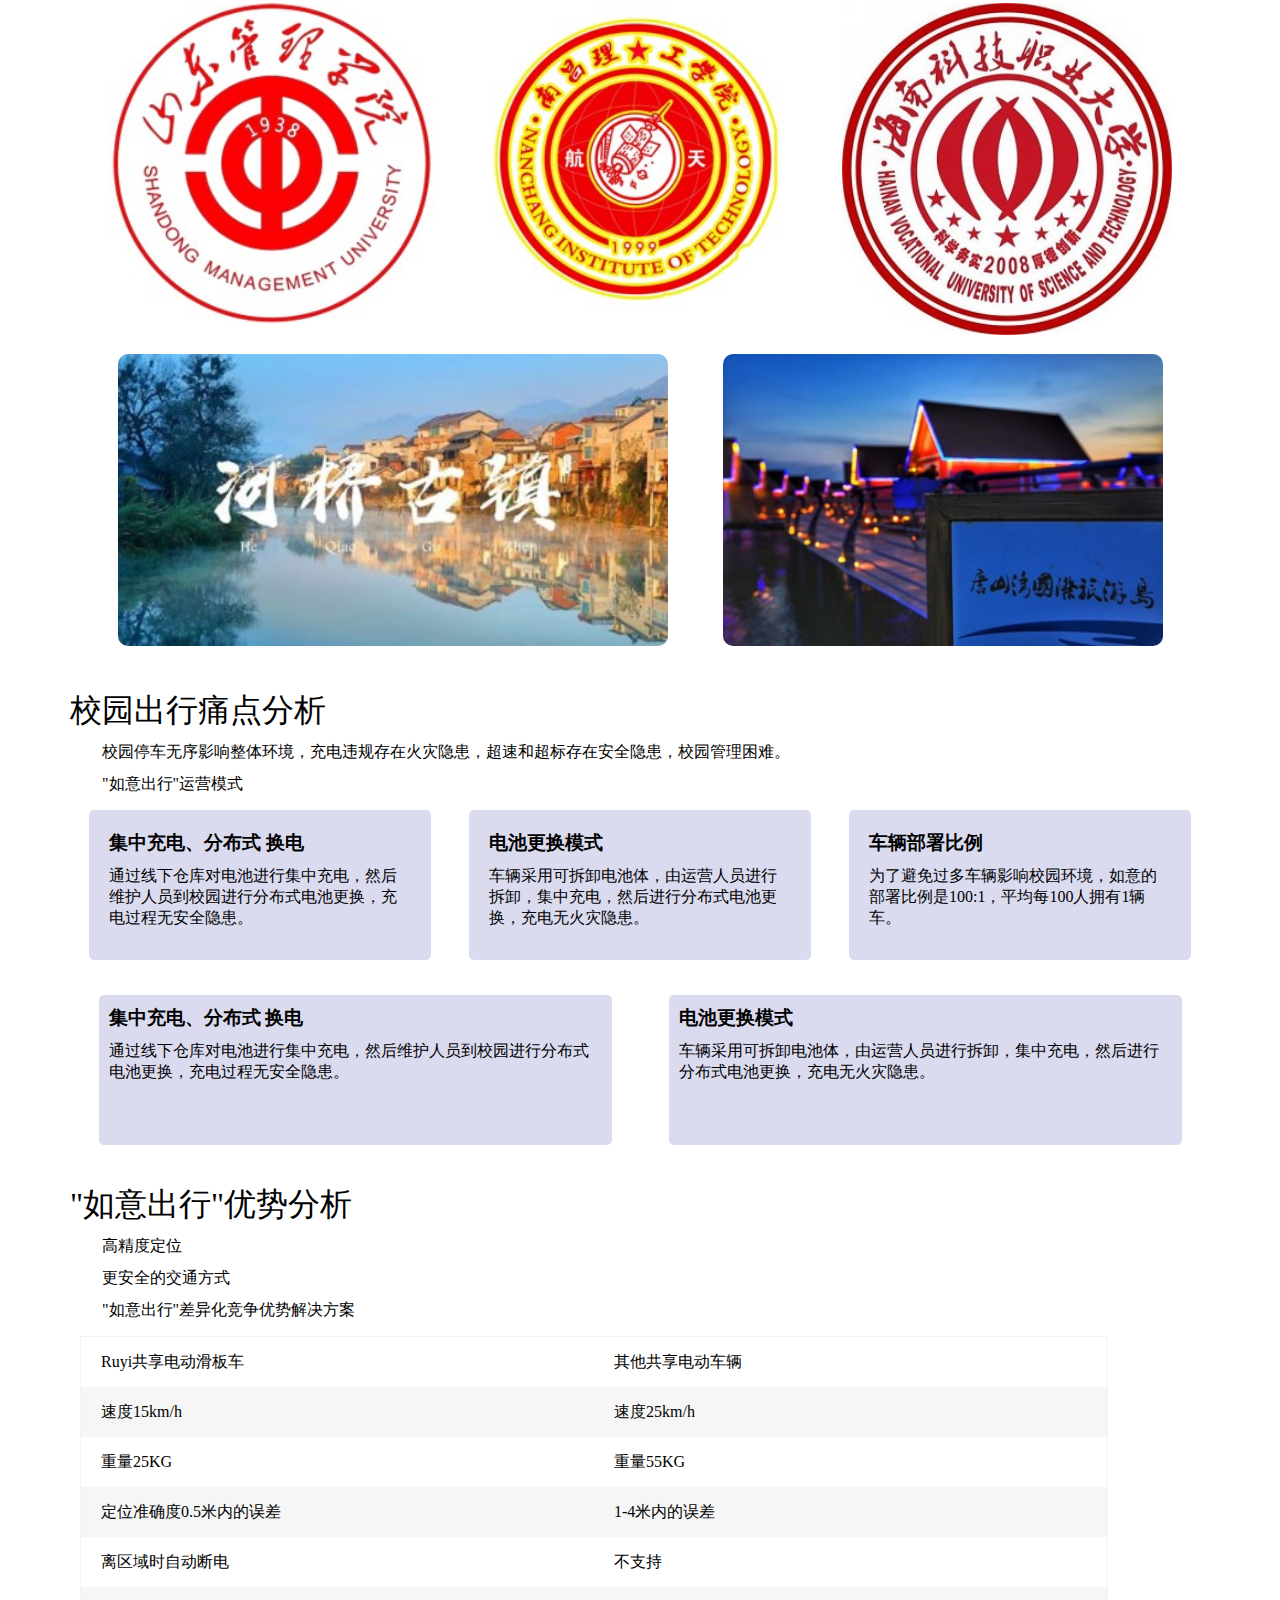
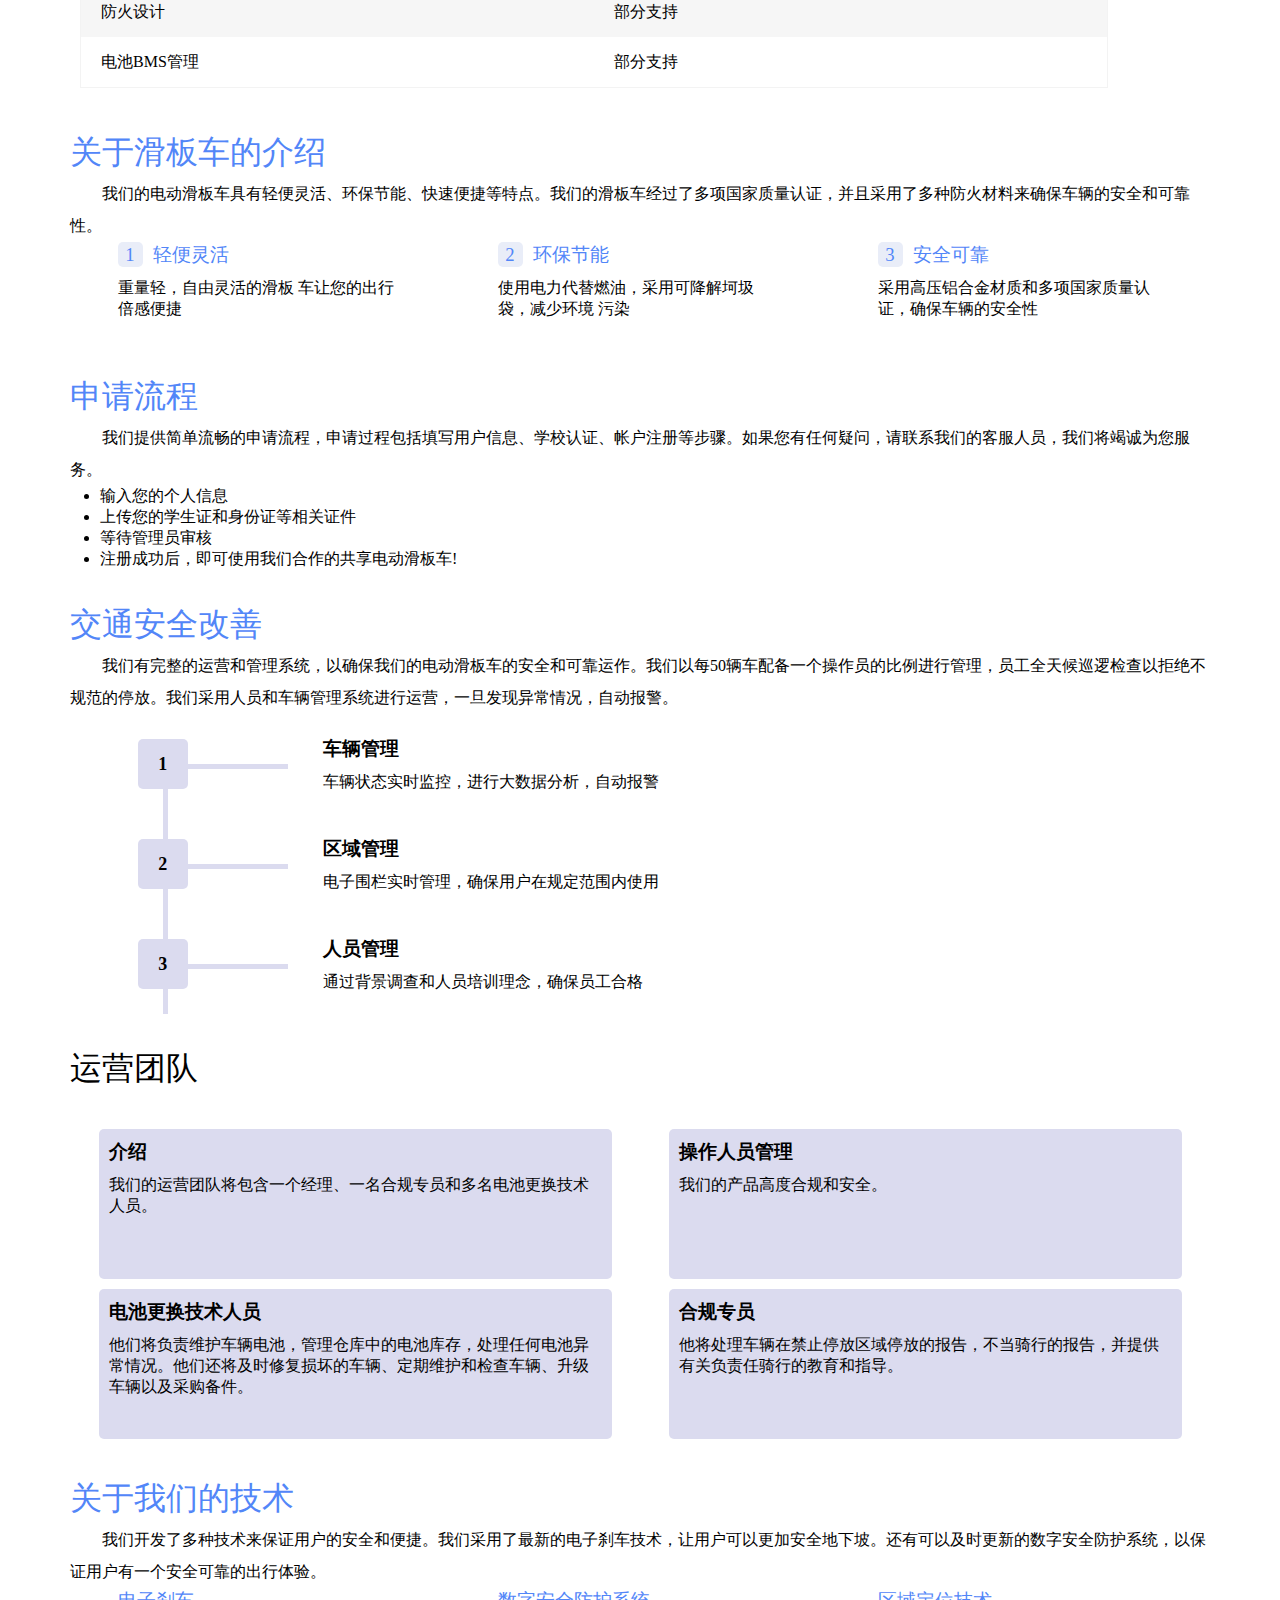
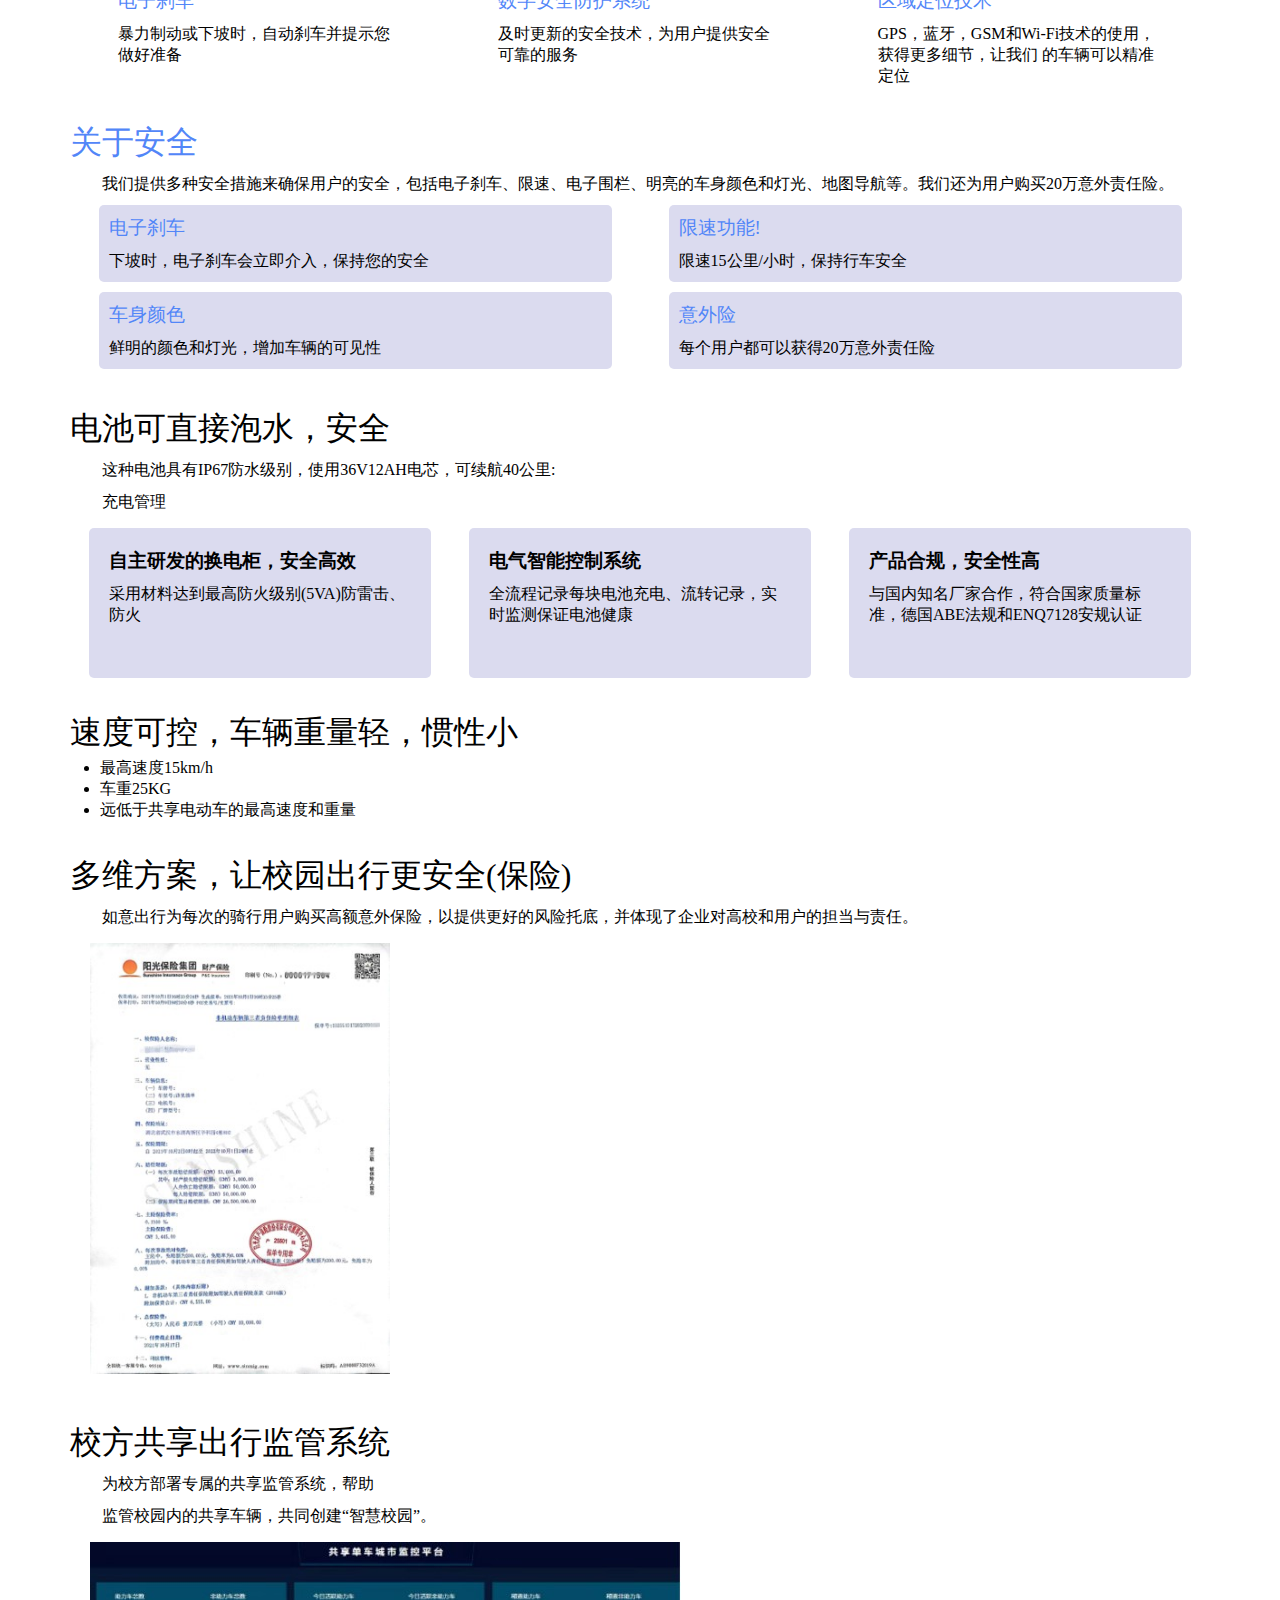
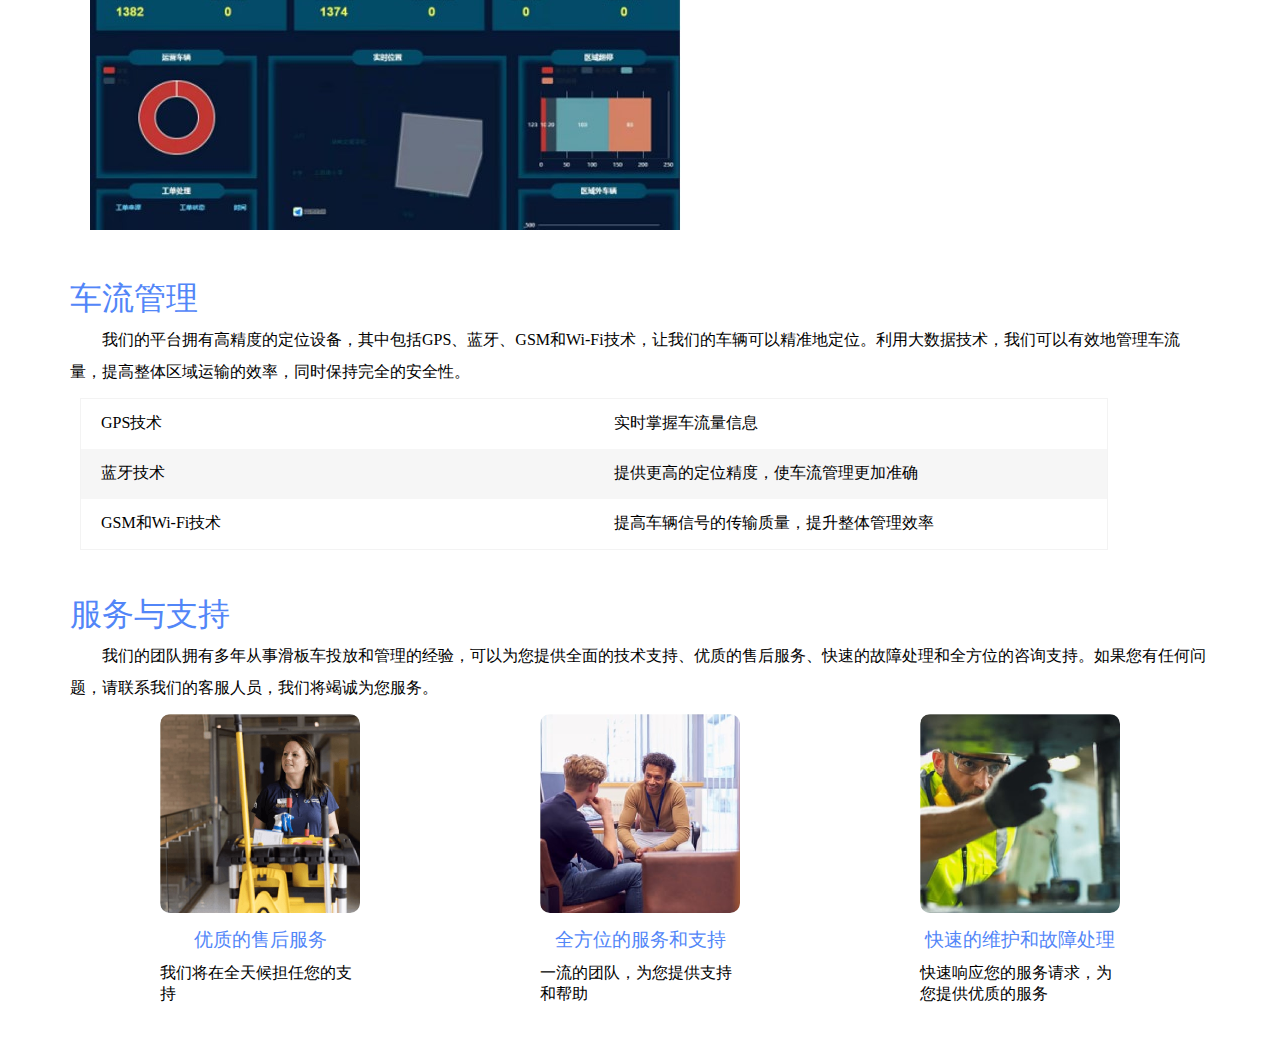
==== commit e80f122f: "seo-1" ====
--- a/index.html
+++ b/index.html
@@ -4,7 +4,7 @@
 <head>
     <meta charset="UTF-8">
     <meta name="viewport" content="width=device-width, initial-scale=1.0">
-    <title>如意出行</title>
+    <title>共享电动滑板-如意出行</title>
     <link rel="stylesheet" href="./css/index.css">
     <link rel="stylesheet" href="./css/initDefault.css">
 </head>
@@ -13,7 +13,7 @@
     <div class="box">
         <header>
             <div class="head_nav">
-                <h2>Ruyi Travel</h2>
+                <h2>Ruyi 电动滑板</h2>
                 <ul class="head_nav_list">
                     <li>
                         <a href="#home">主页</a>
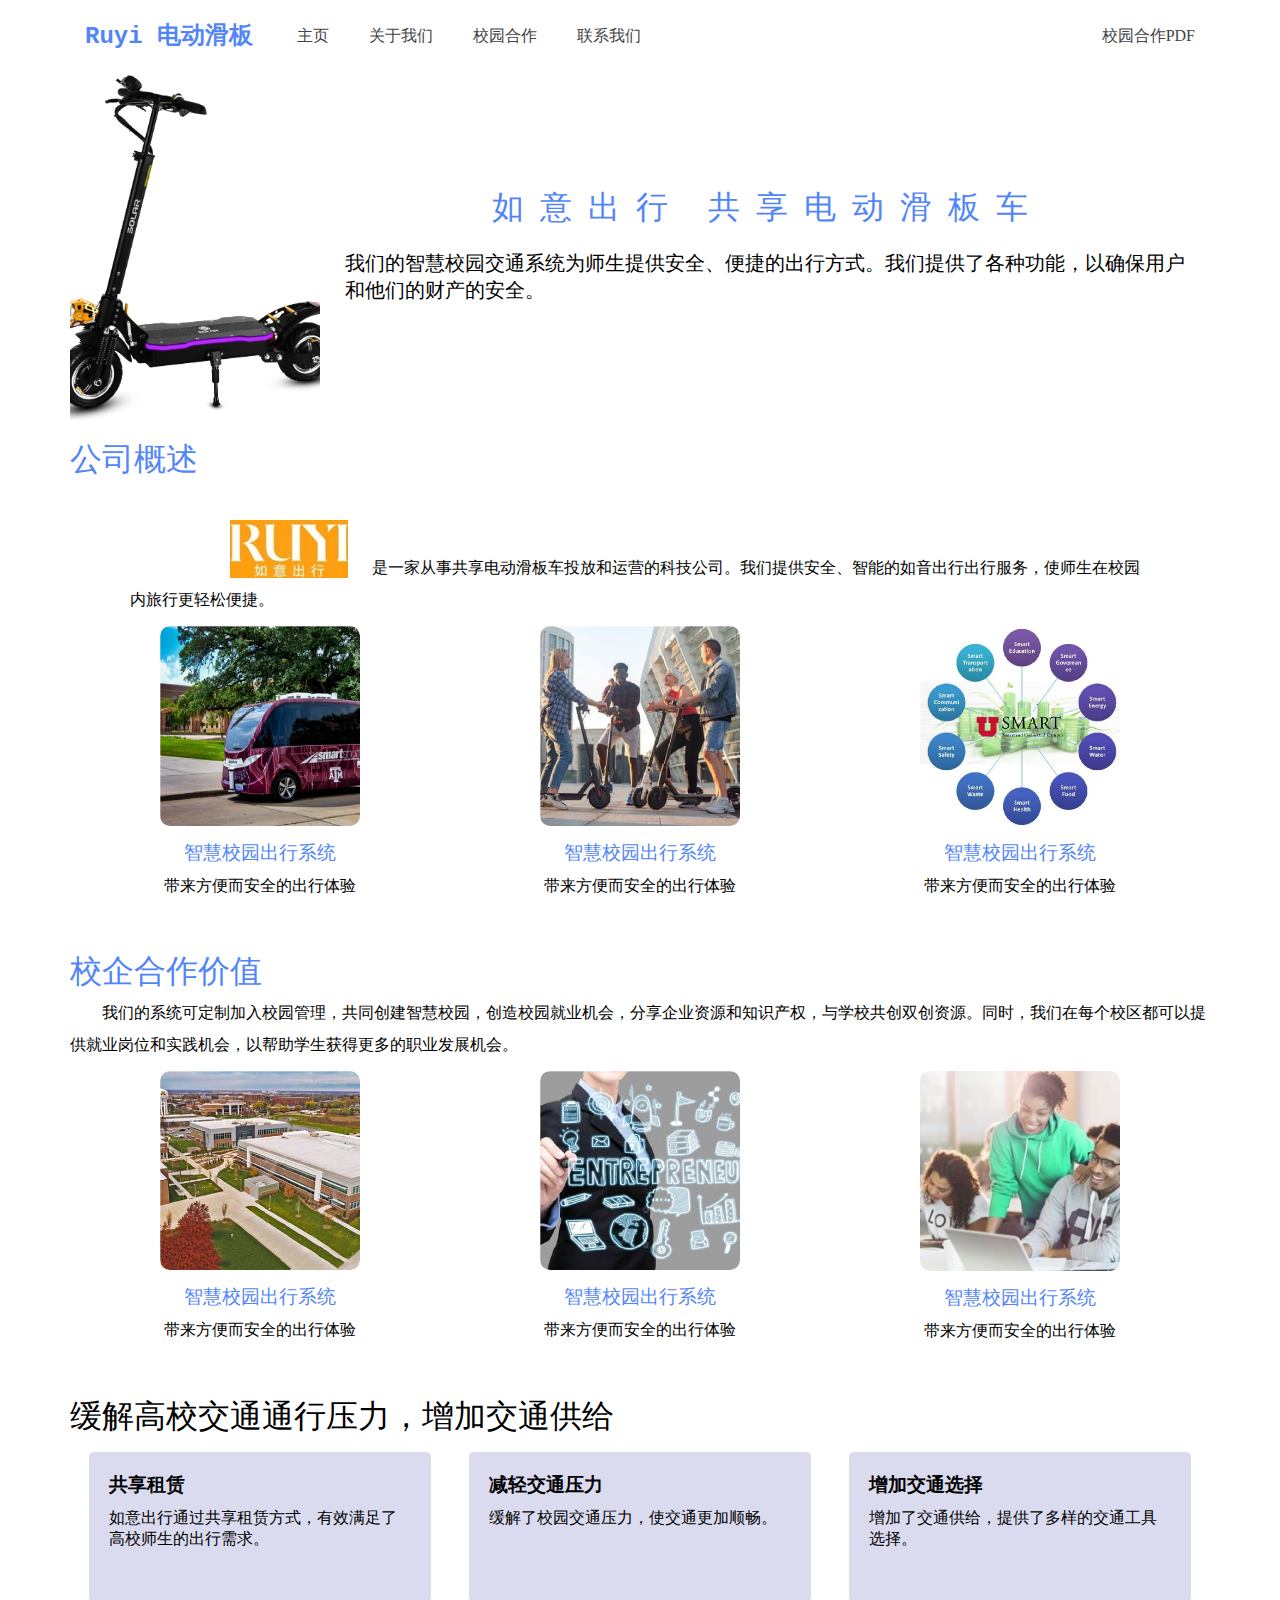
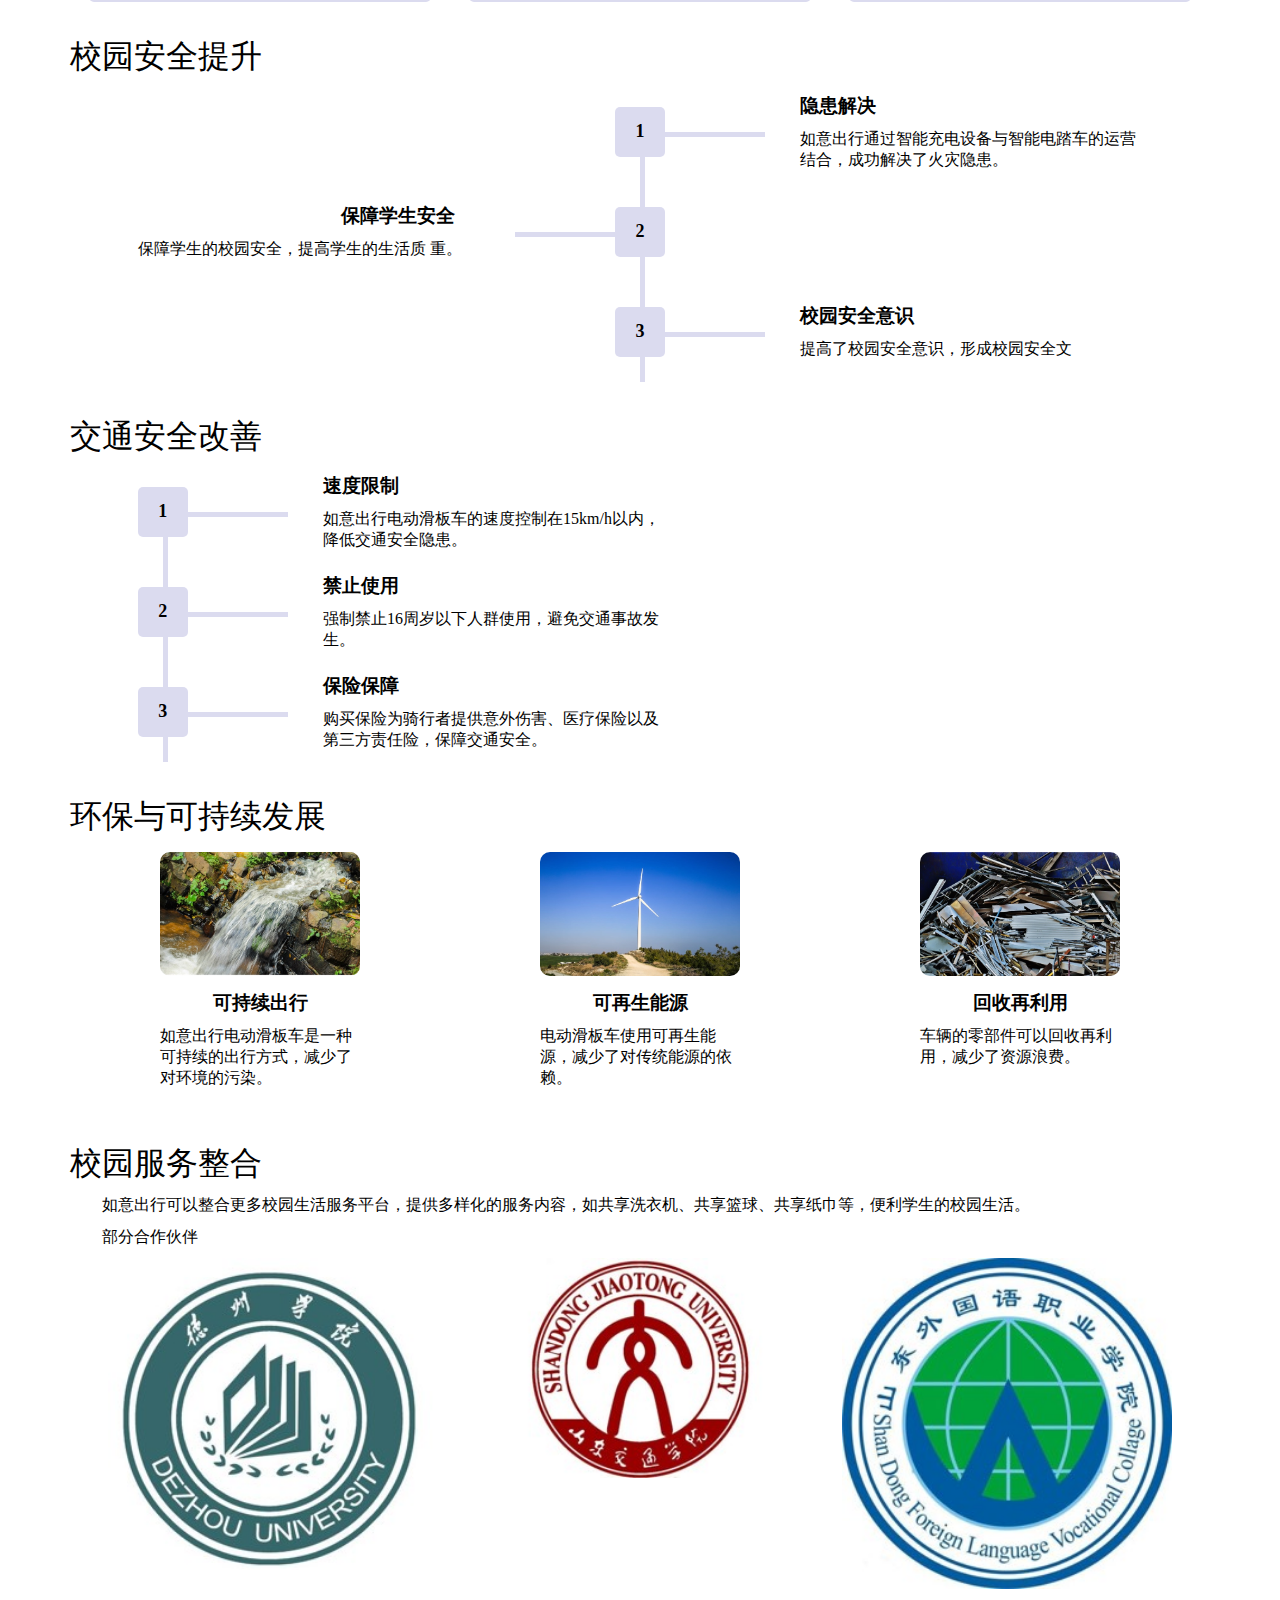
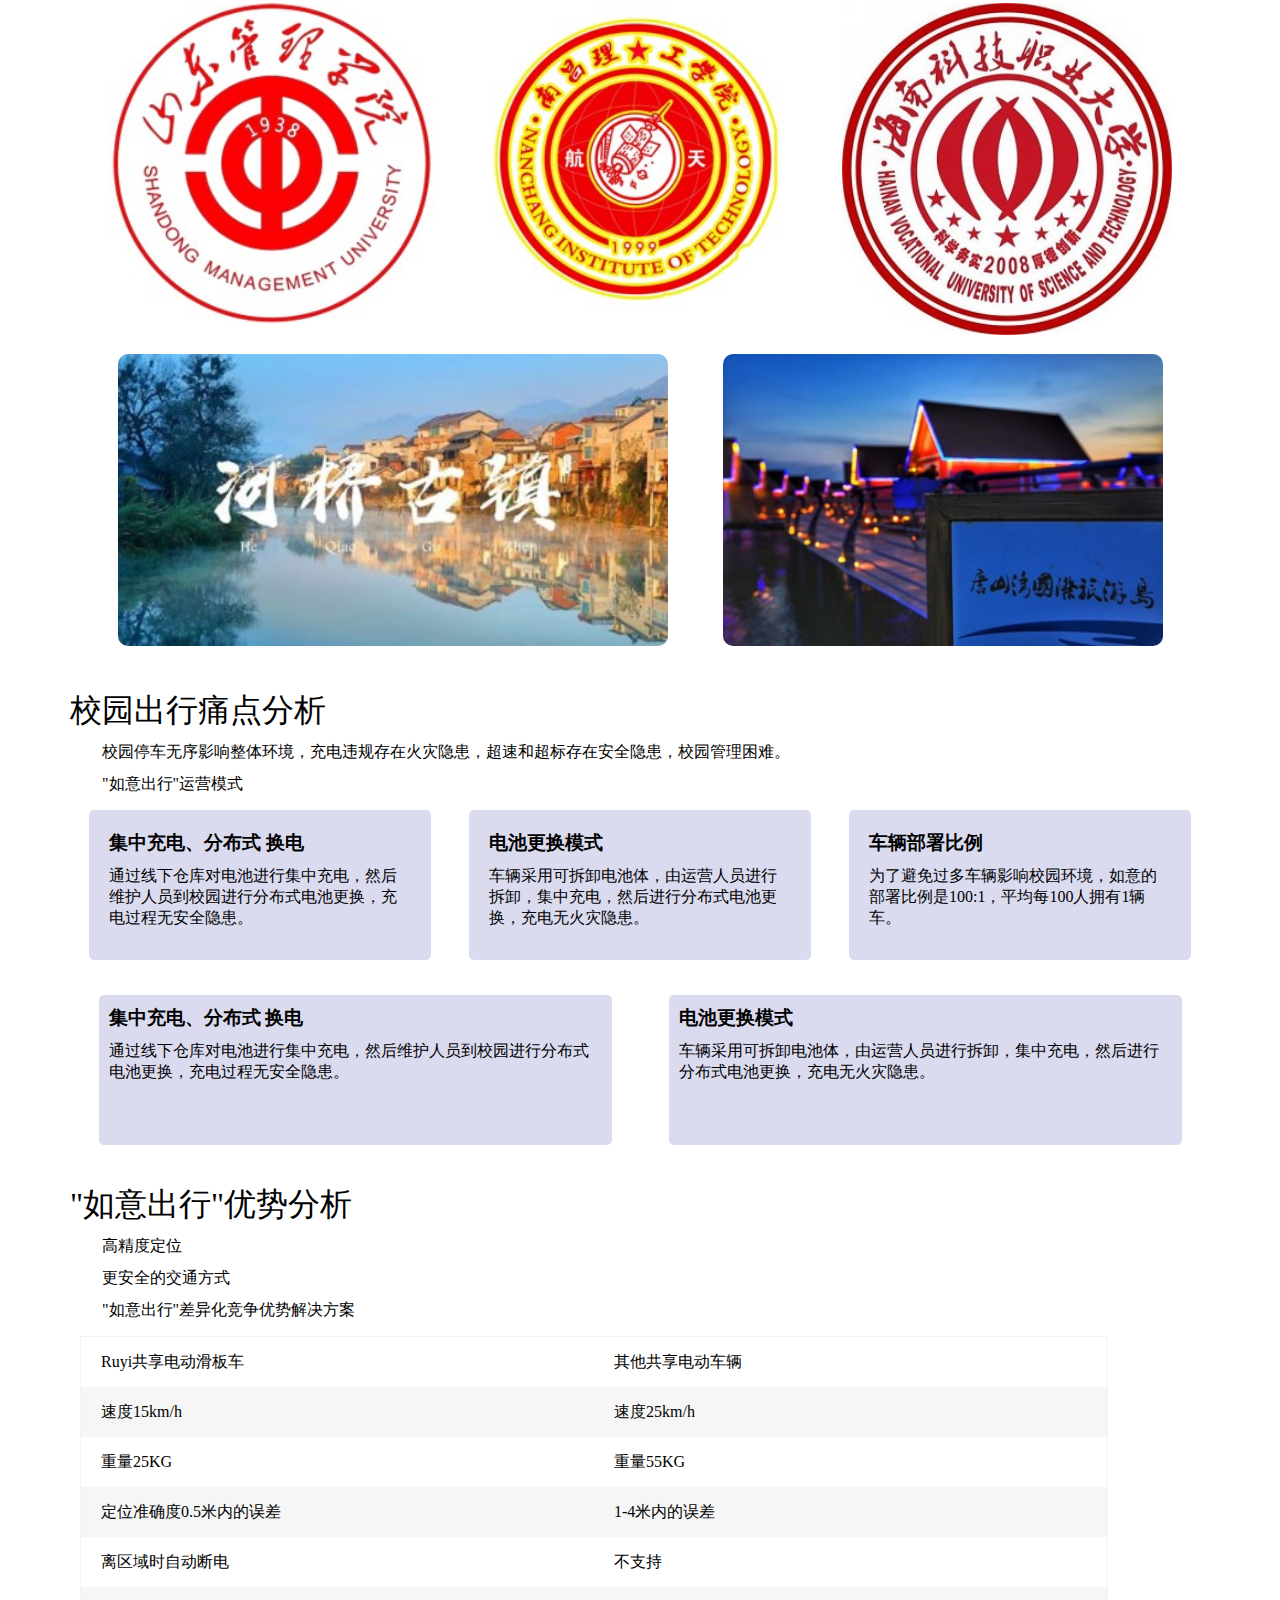
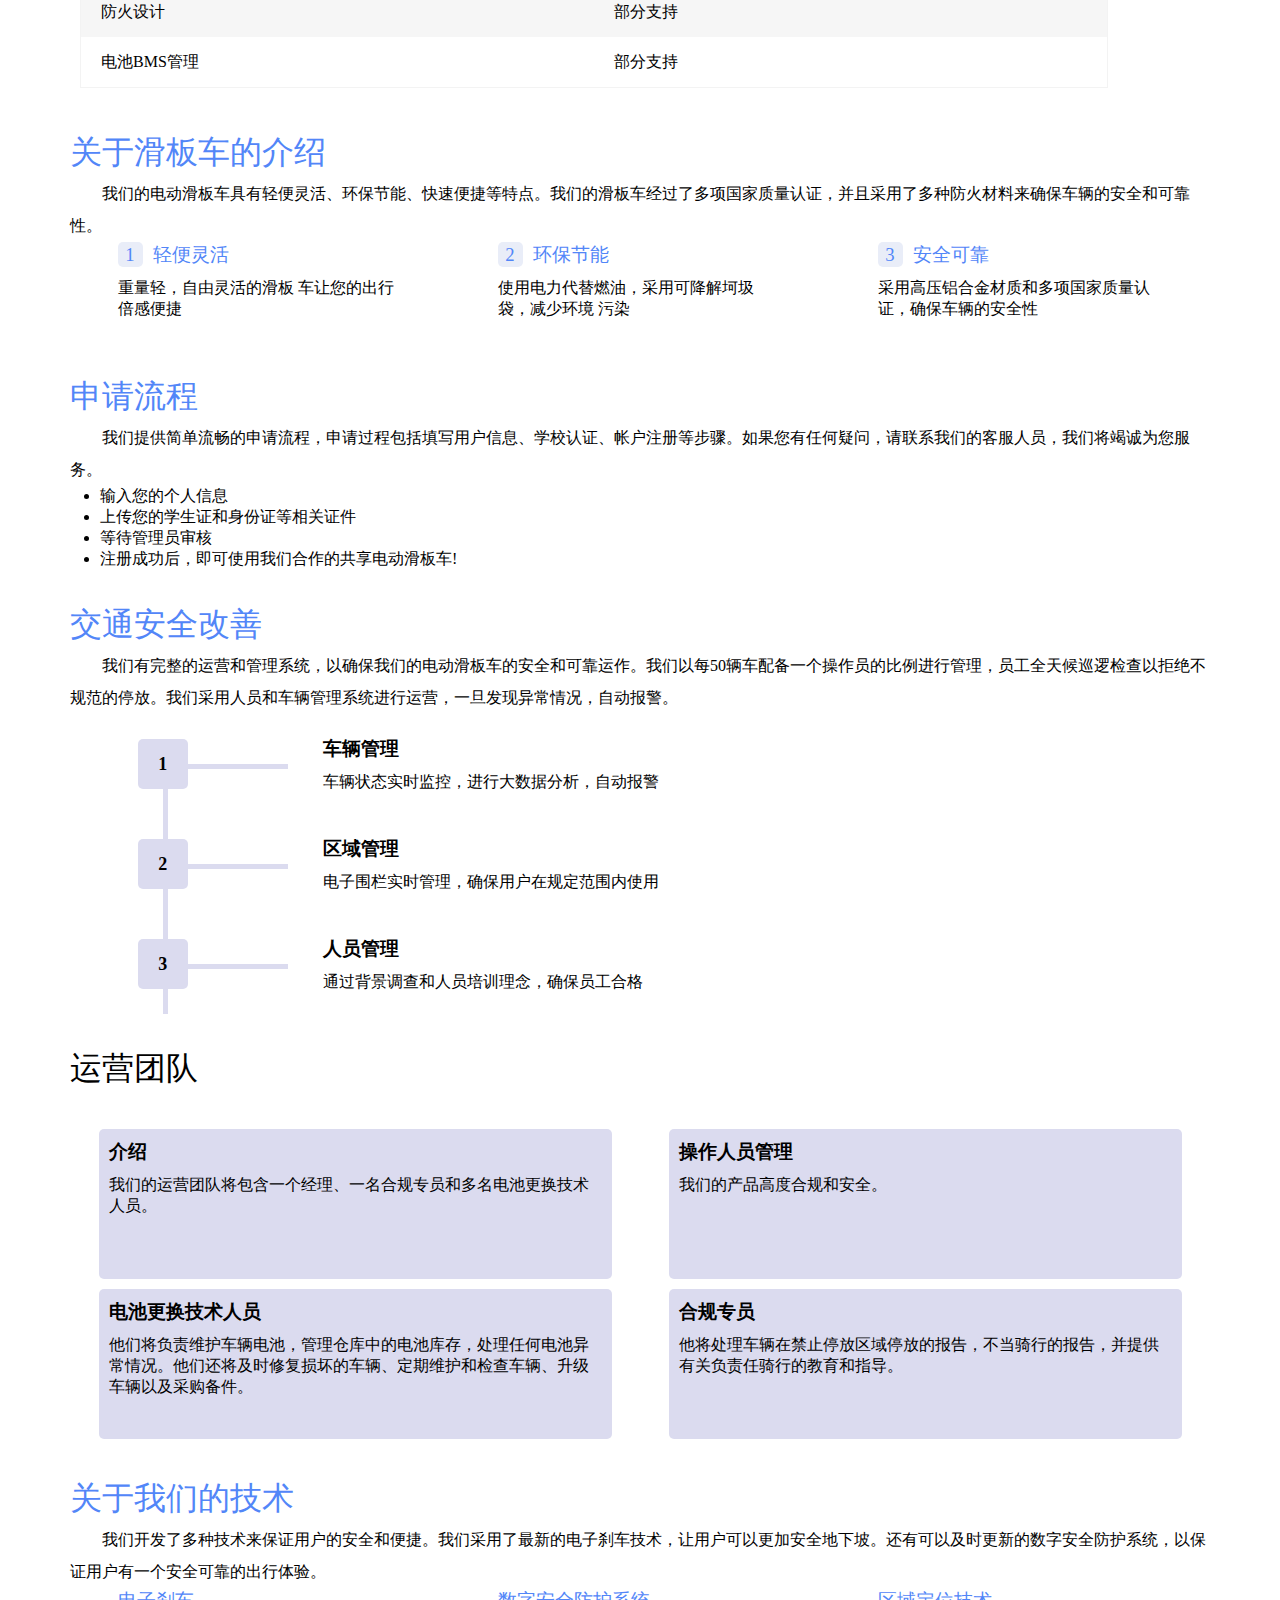
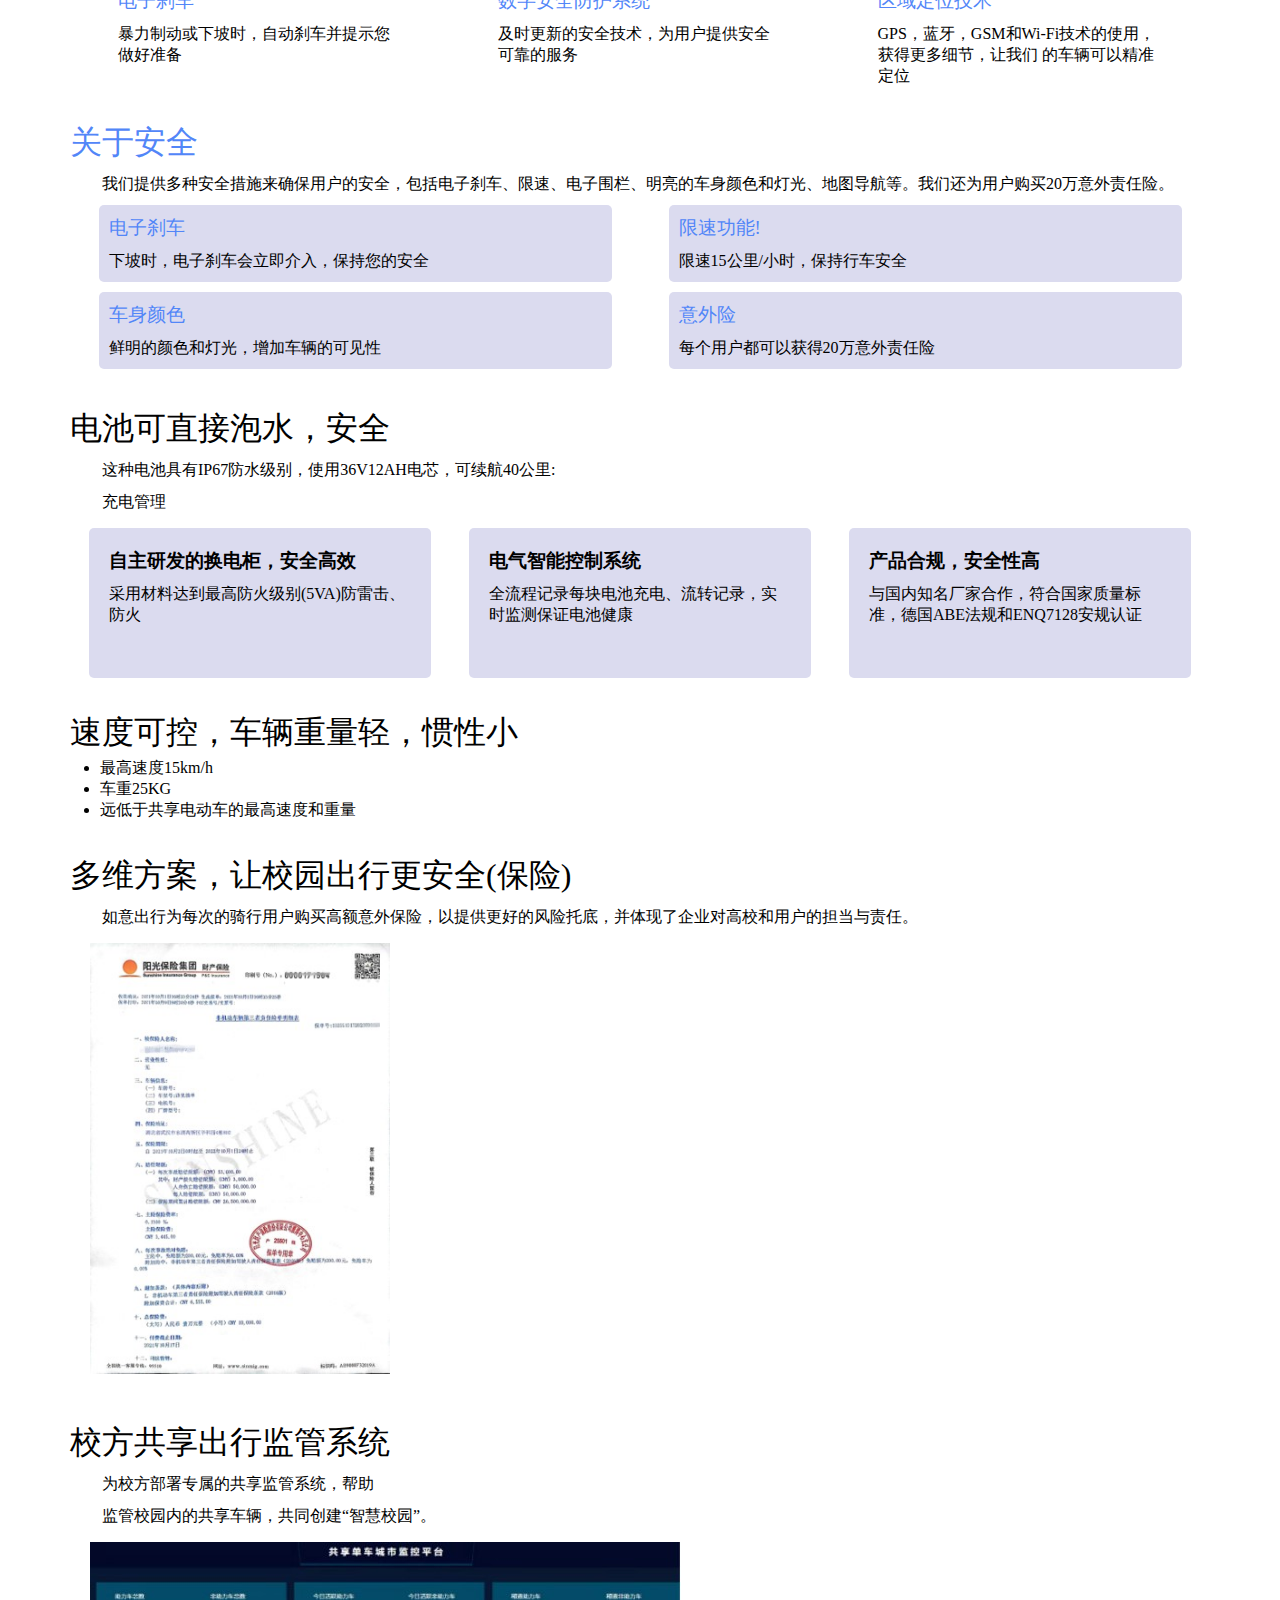
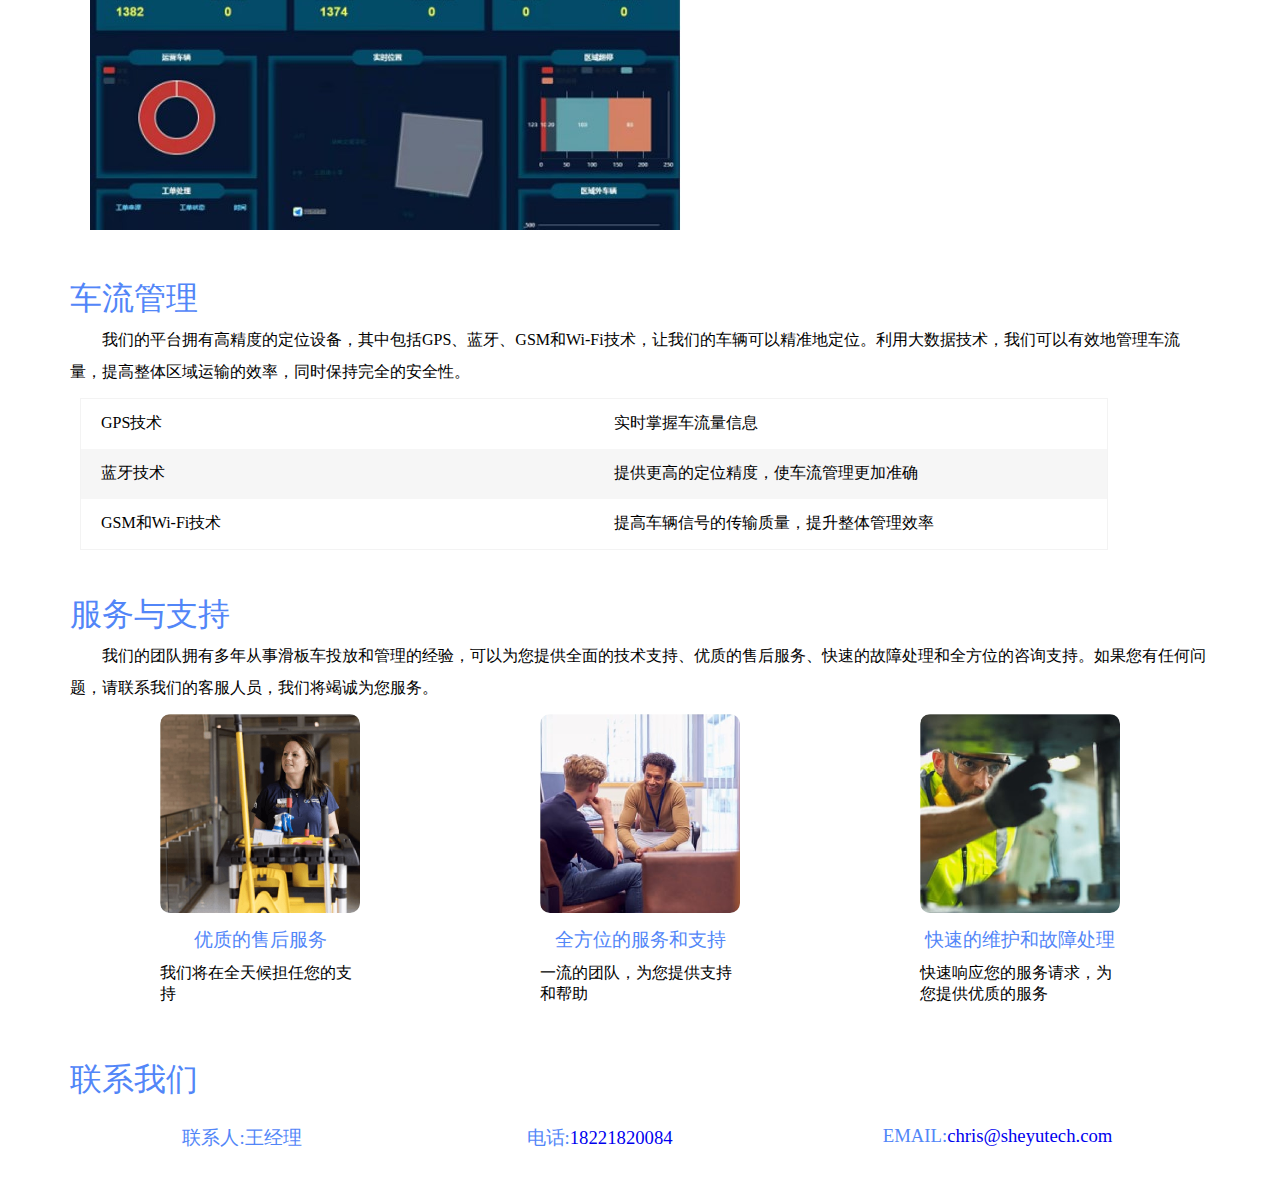
==== commit d416fa3b: "up contact" ====
--- a/index.html
+++ b/index.html
@@ -47,7 +47,7 @@
                 <a href="#cooperate">校园合作</a>
             </li>
             <li>
-                <a href="#contactUs">联系我们</a>
+                <a href="#contact">联系我们</a>
             </li>
         </ul>
         <section id="home">
@@ -696,6 +696,7 @@
                 </div>
 
             </div>
+
             <div id="contactUs" class="overview_cs">
                 <div class="overview_title">
                     服务与支持
@@ -721,6 +722,32 @@
                     </li>
                 </ul>
             </div>
+
+            <div id="contact" class="overview_cs">
+                <div class="overview_title">
+                    联系我们 
+                </div>
+                <!-- <div class="overview_text2"> EMAIL:chris@sheyutech.com </div> -->
+                <ul class="overview_list">
+                    <li>
+                        <!-- <img src="./image/20.jpg" alt=""> -->
+                        <h3>联系人:王经理</h3>
+                        <p></p>
+                    </li>
+                    <li>
+                        <!-- <img src="./image/21.jpg" alt=""> -->
+                        <h3>电话:<a href="tel:18221820084">18221820084</a></h3>
+                        <p></p>
+                    </li>
+                    <li>
+                        <!-- <img src="./image/22.jpg" alt=""> -->
+                        <h3>EMAIL: <a href="mailto:chris@sheyutech.com">chris@sheyutech.com</a>
+                        </h3>
+                        <p></p>
+                    </li>
+                </ul>
+            </div>
+
         </main>
         <footer></footer>
     </div>
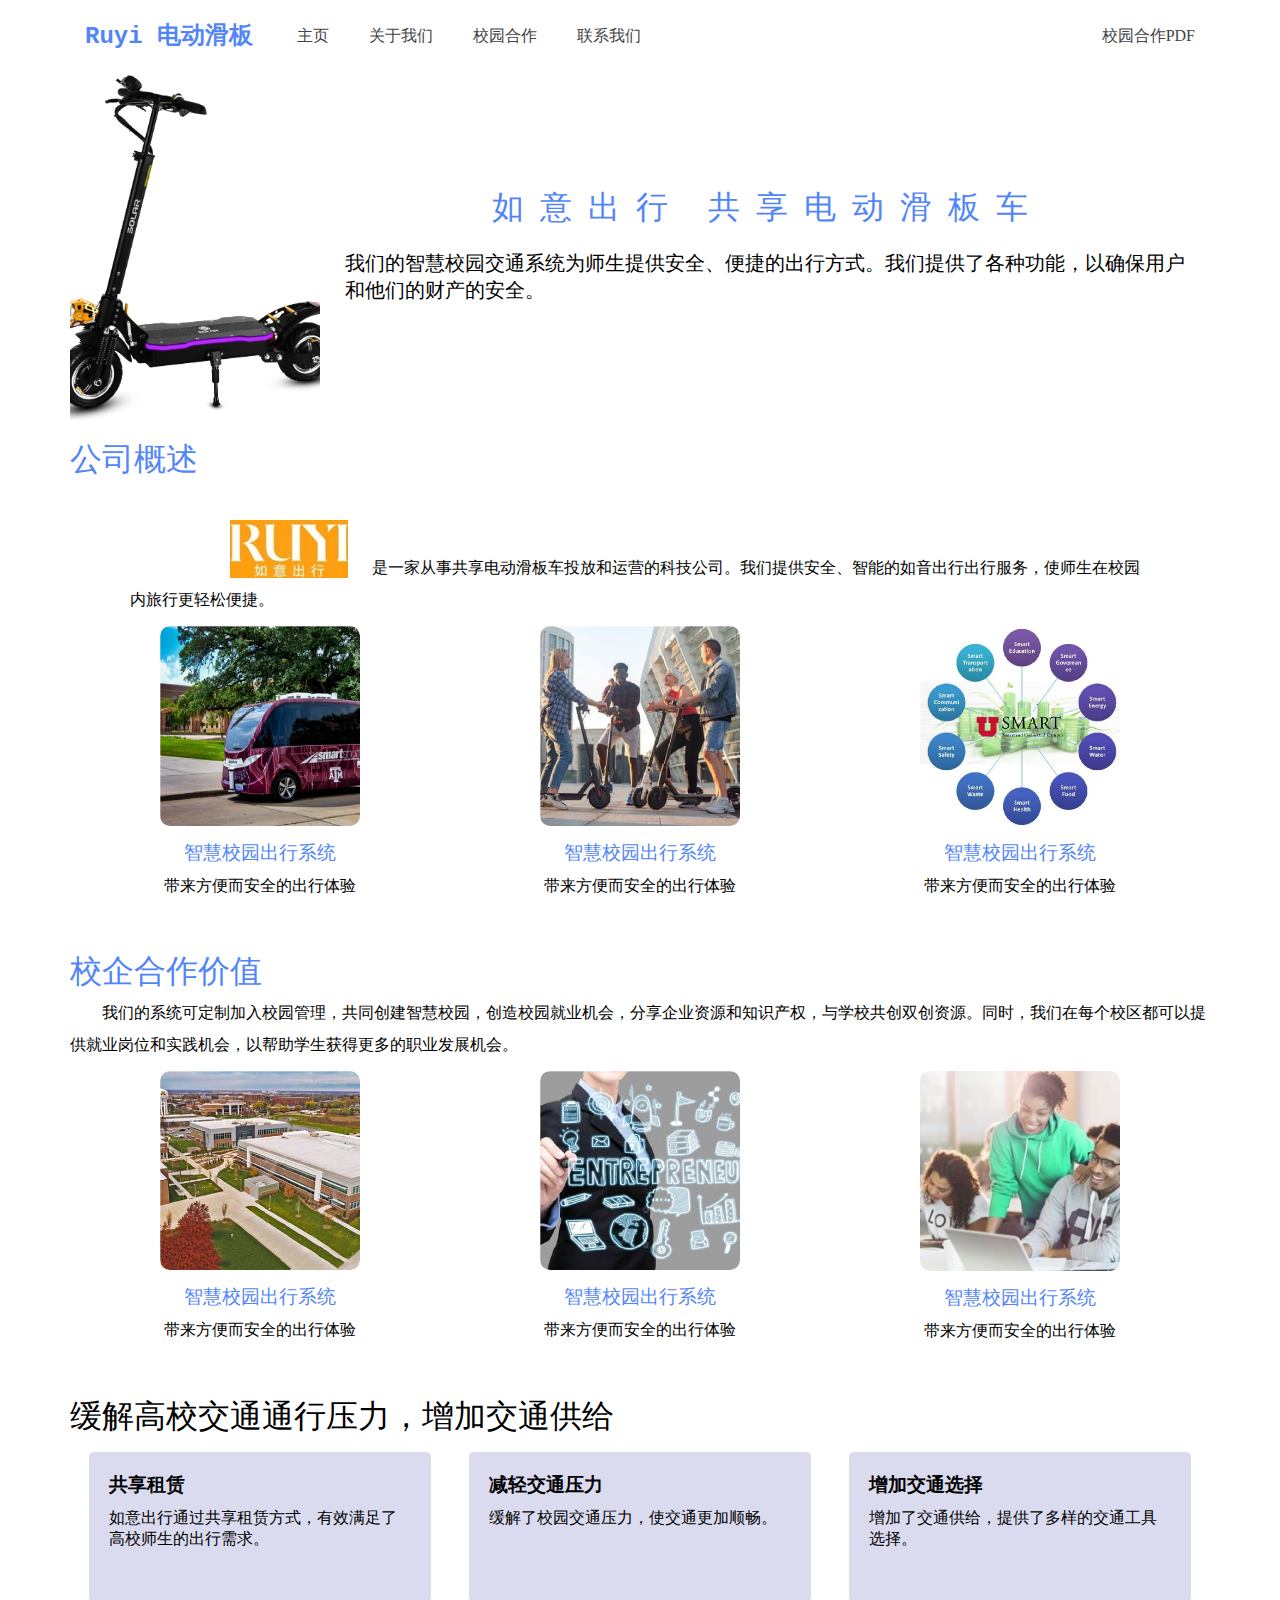
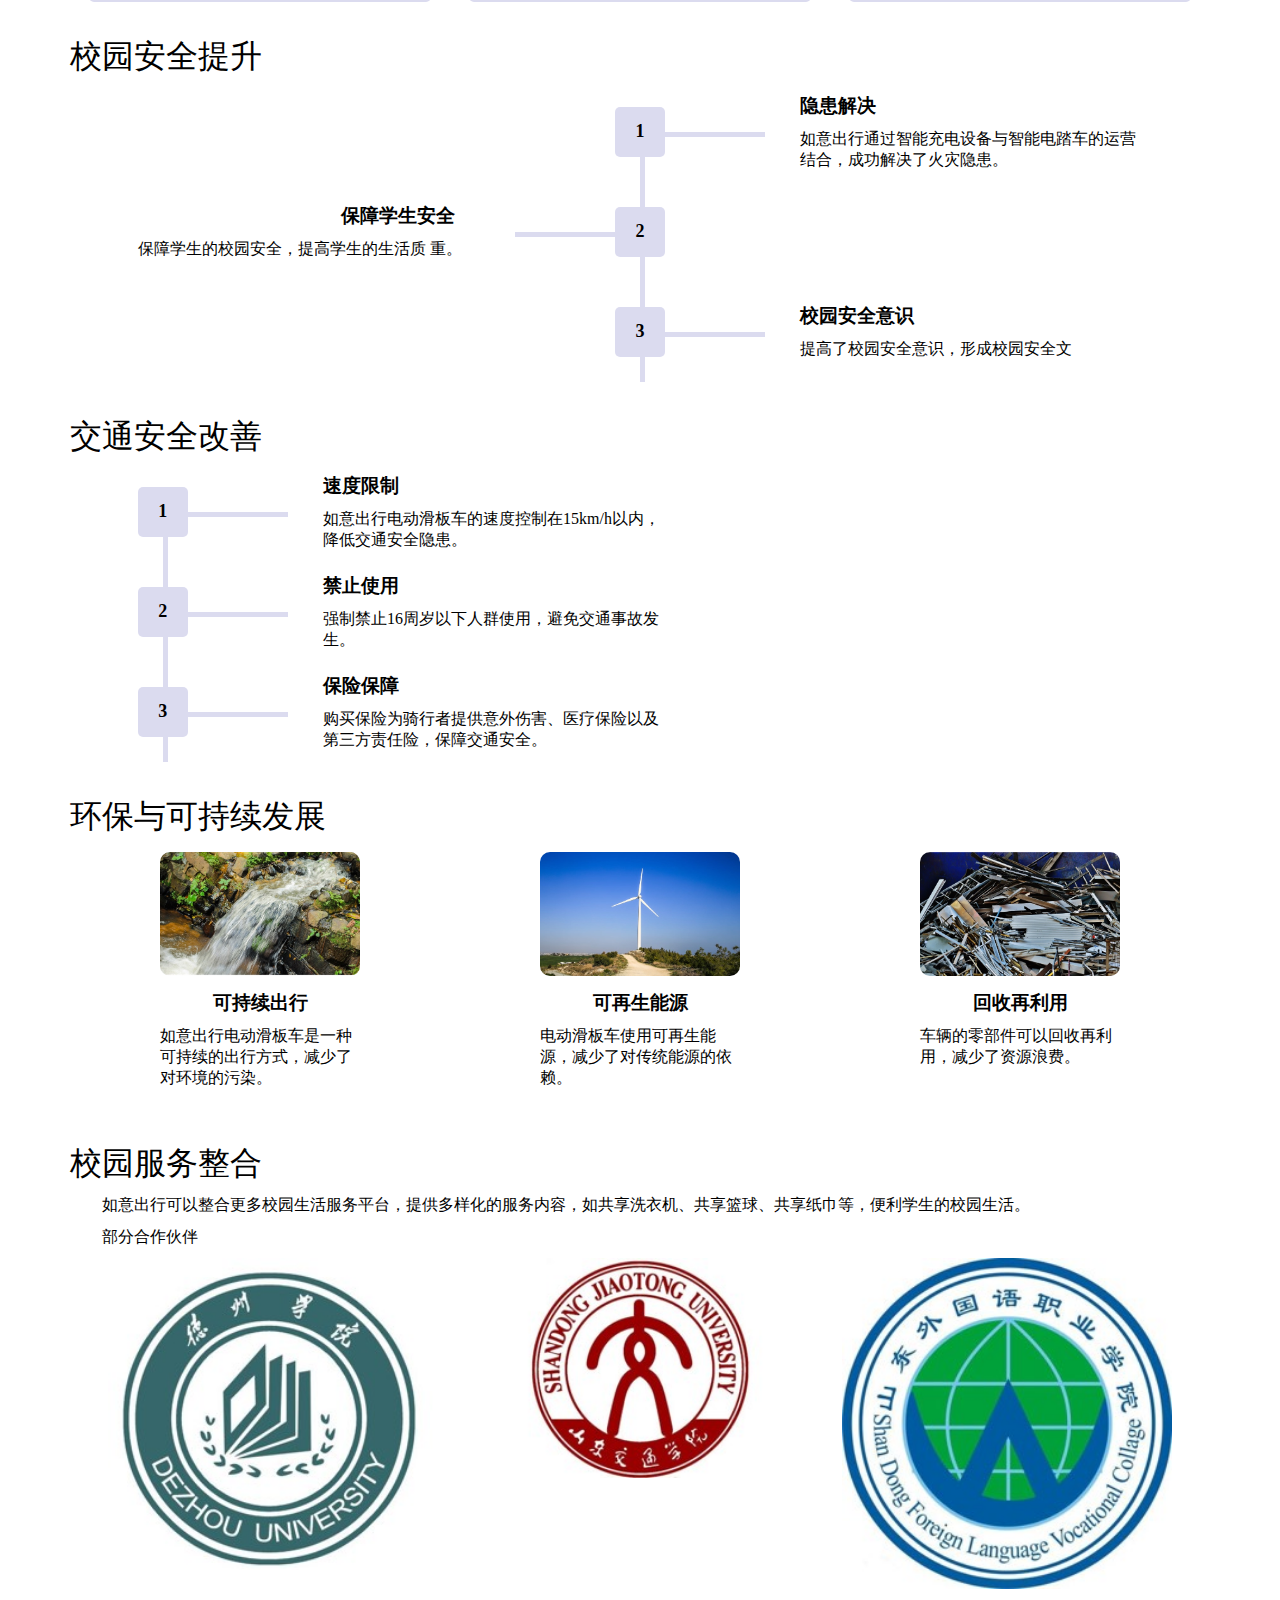
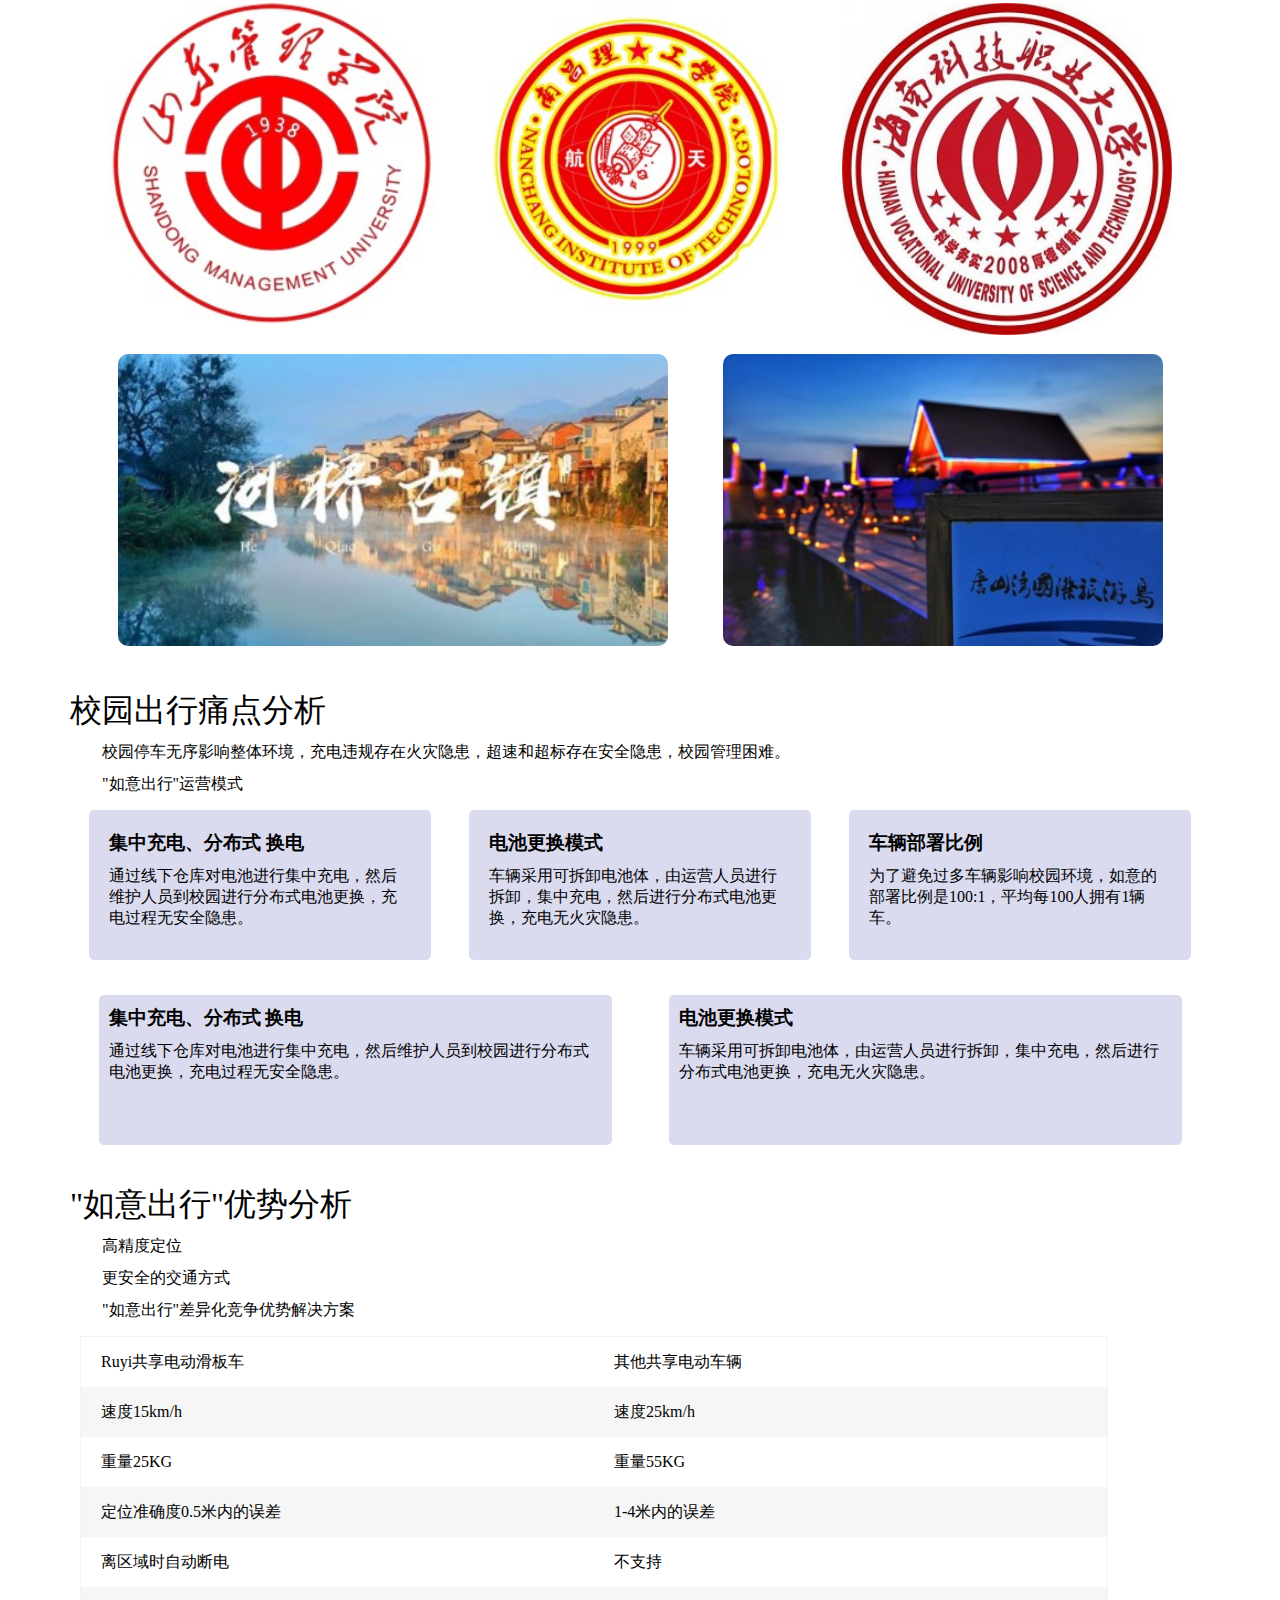
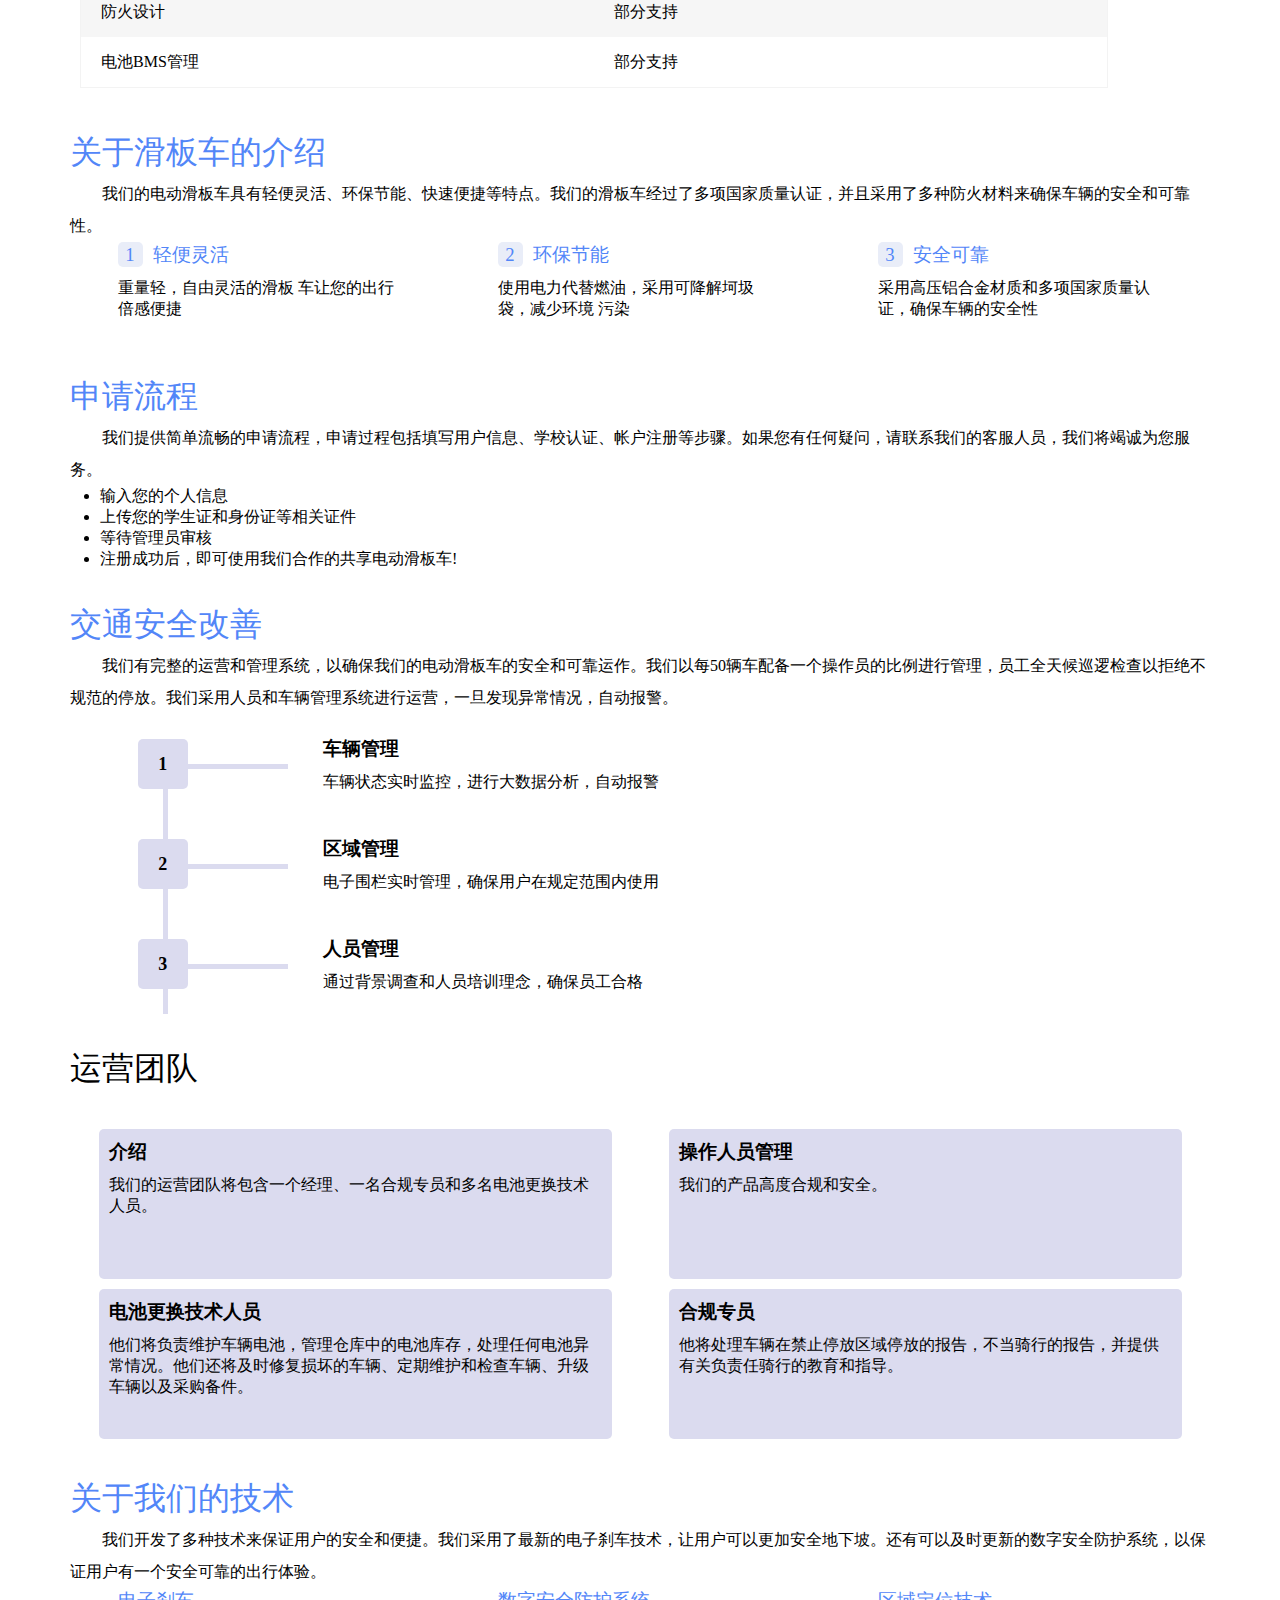
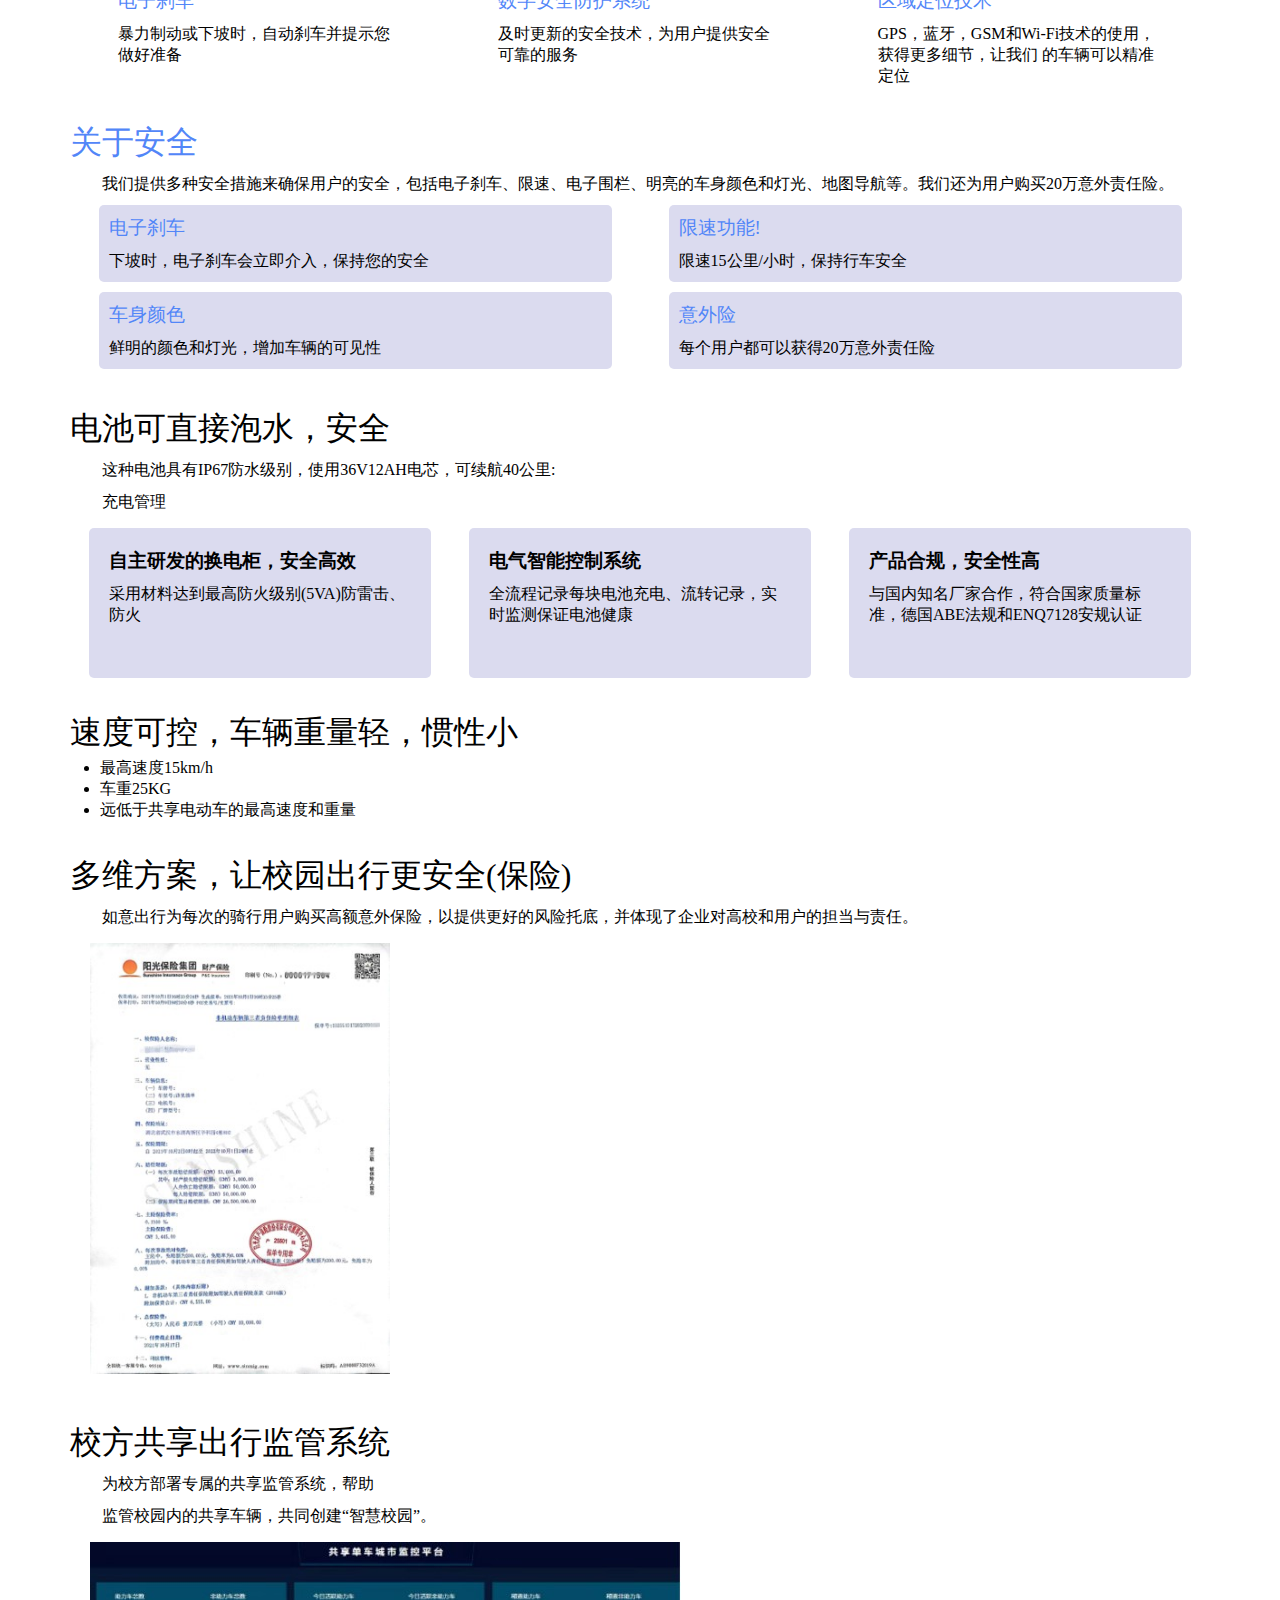
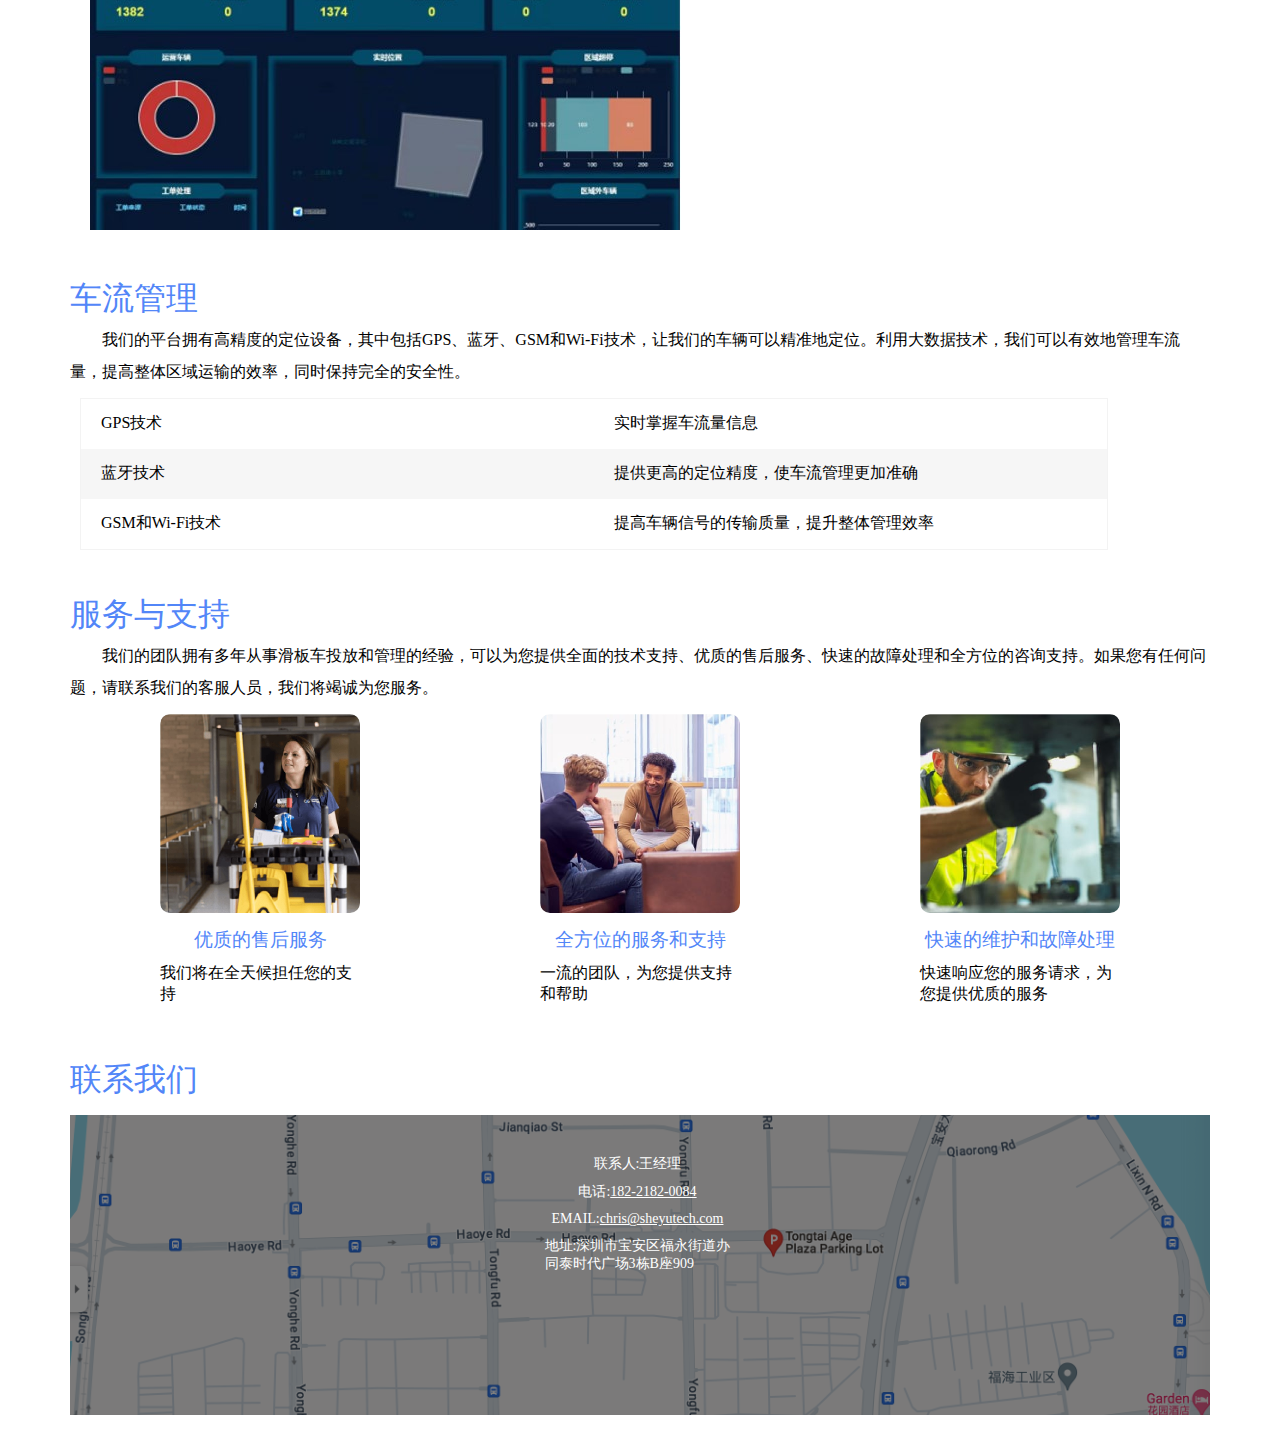
==== commit f9944722: "up" ====
--- a/index.html
+++ b/index.html
@@ -698,7 +698,7 @@
             </div>
 
             <div id="contactUs" class="overview_cs">
-                <div class="overview_title">
+                <div class="overview_title overview_title_lan">
                     服务与支持
                 </div>
                 <div class="overview_text2">
@@ -724,28 +724,21 @@
             </div>
 
             <div id="contact" class="overview_cs">
-                <div class="overview_title">
+                <div class="overview_title overview_title_lan">
                     联系我们 
                 </div>
-                <!-- <div class="overview_text2"> EMAIL:chris@sheyutech.com </div> -->
-                <ul class="overview_list">
-                    <li>
-                        <!-- <img src="./image/20.jpg" alt=""> -->
-                        <h3>联系人:王经理</h3>
-                        <p></p>
-                    </li>
-                    <li>
-                        <!-- <img src="./image/21.jpg" alt=""> -->
-                        <h3>电话:<a href="tel:18221820084">18221820084</a></h3>
-                        <p></p>
-                    </li>
-                    <li>
-                        <!-- <img src="./image/22.jpg" alt=""> -->
-                        <h3>EMAIL: <a href="mailto:chris@sheyutech.com">chris@sheyutech.com</a>
-                        </h3>
-                        <p></p>
-                    </li>
-                </ul>
+                <div class="map">
+                    <li> </li>
+                    <li> </li>
+                    <li> </li>
+                    <li> </li>
+                    <li>联系人:王经理</li>
+                    <li>电话:<a href="tel:18221820084">182-2182-0084</a></li>
+                    <li>EMAIL: <a href="mailto:chris@sheyutech.com">chris@sheyutech.com</a></li>
+                    <li>地址:深圳市宝安区福永街道办<br>同泰时代广场3栋B座909</li>
+                    
+                </div>
+               
             </div>
 
         </main>
--- a/css/index.css
+++ b/css/index.css
@@ -8,6 +8,28 @@
     html {
         font-size: 12px;
     }
+}
+.map {
+    background-image: url("../image/map.png");
+    background-color: rgba(0, 0, 0, 0.5);
+    background-size: cover;
+    background-position: center;
+    background-repeat: no-repeat;
+    background-blend-mode: multiply;
+    min-height: 300px;
+  }
+.map li{
+    font-size: 14px;
+    margin:10px 10px 0px 5px;
+    color: #fff;
+    list-style: none;
+    display: flex;
+    justify-content: center;
+    align-items: center;
+}
+.map li a{
+    text-decoration: underline;
+    color: white;
 }
 
 .box {
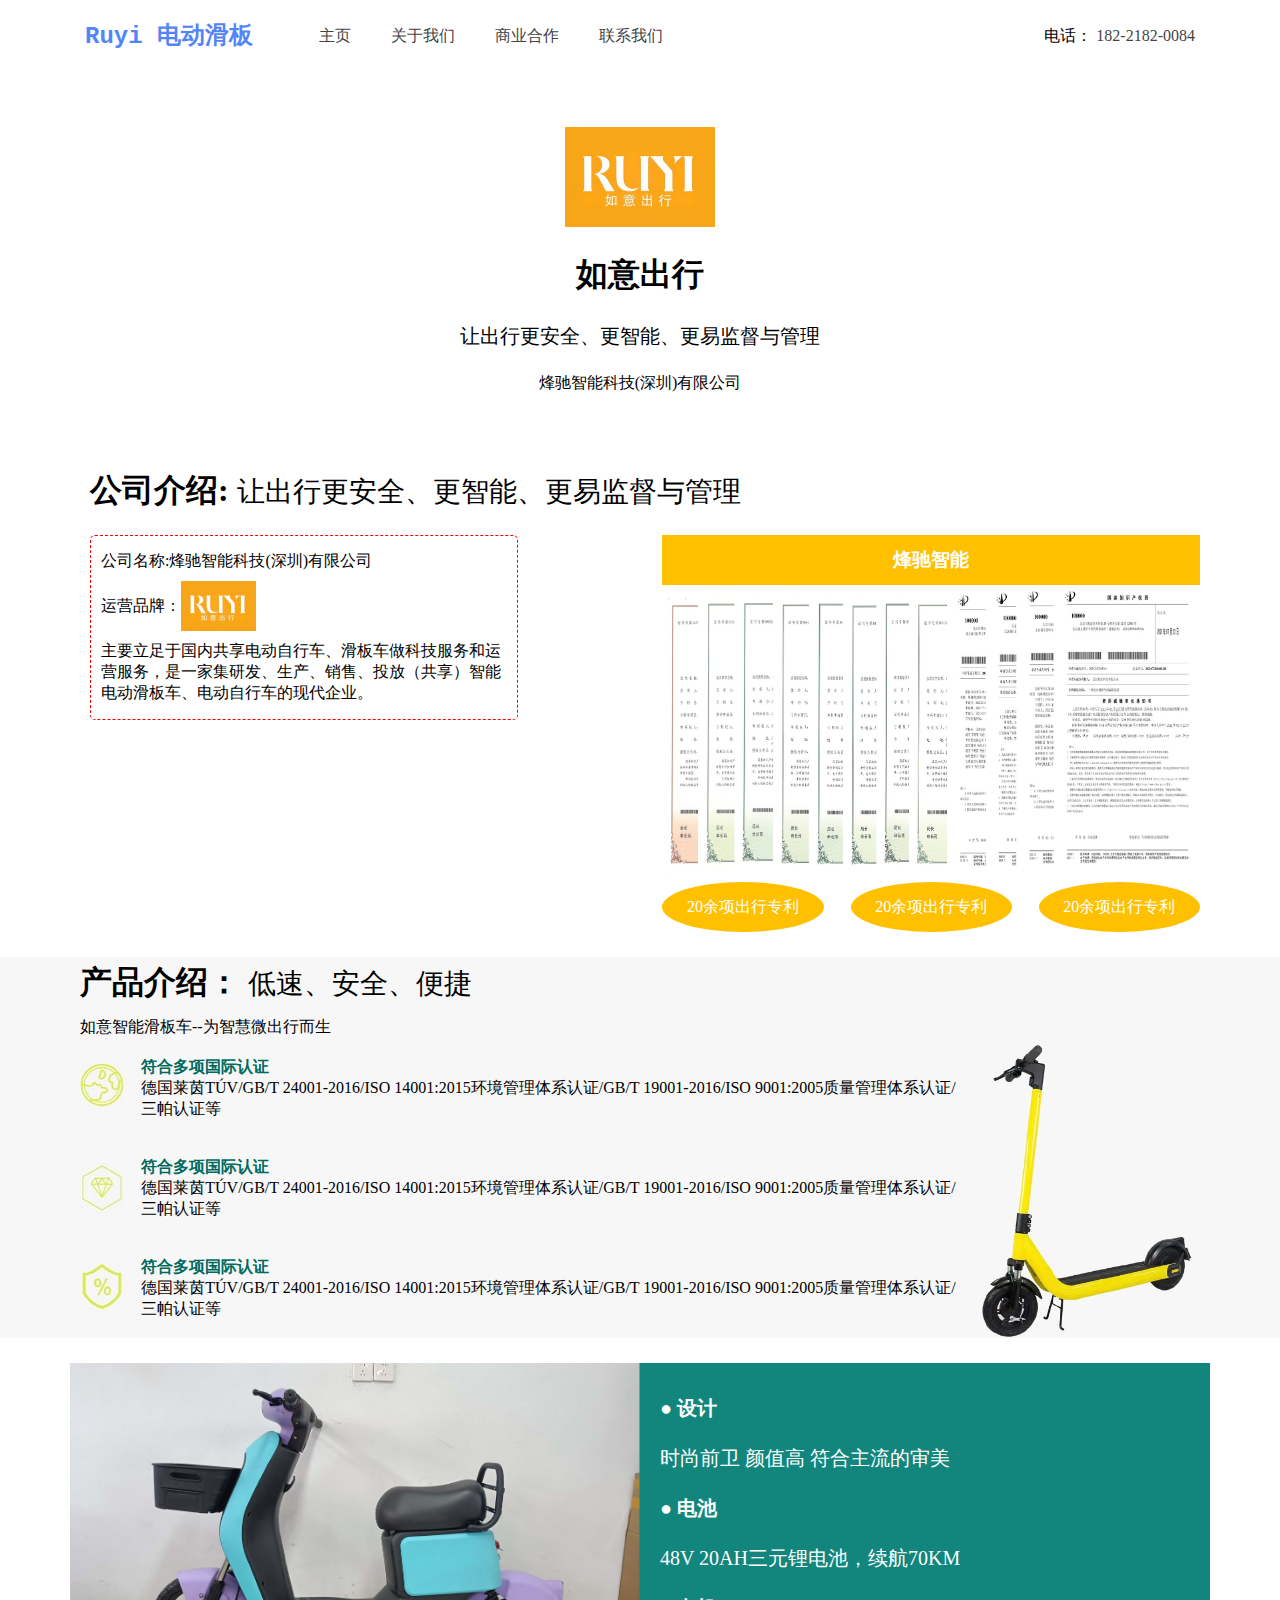
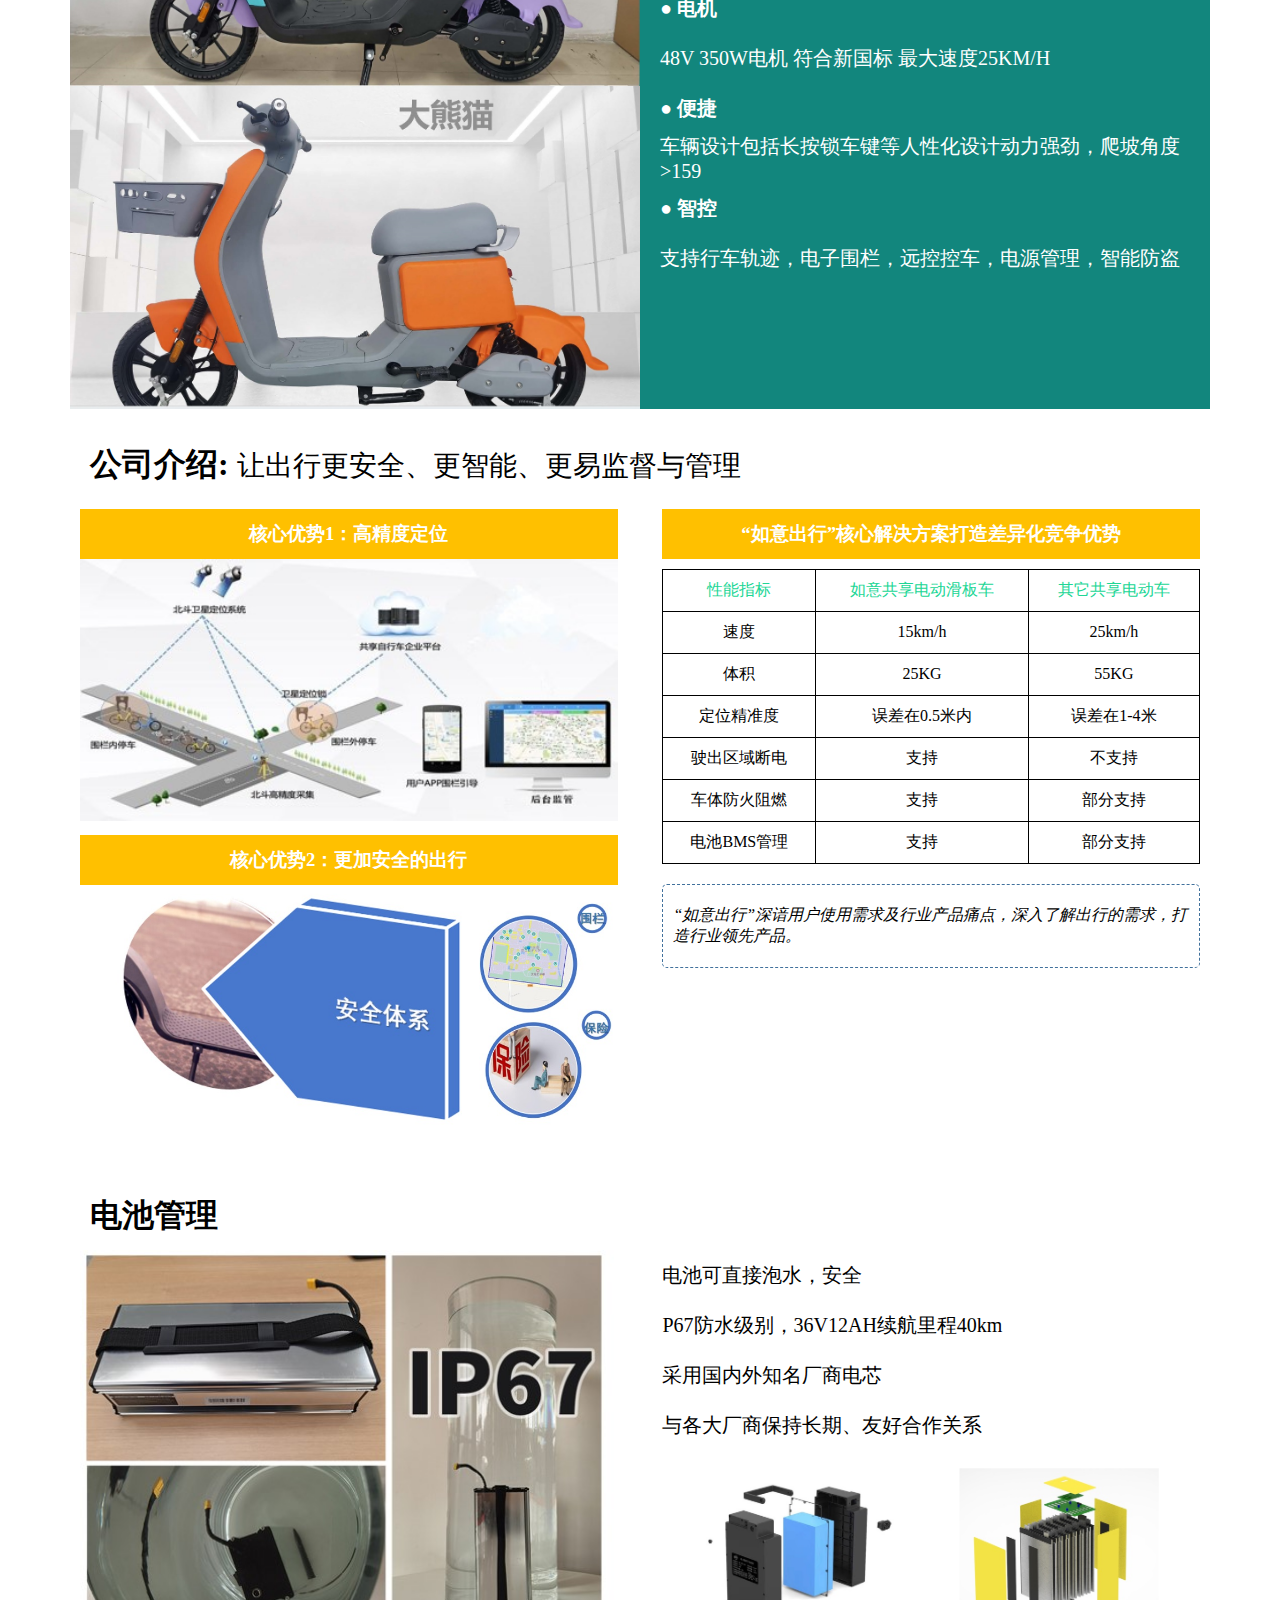
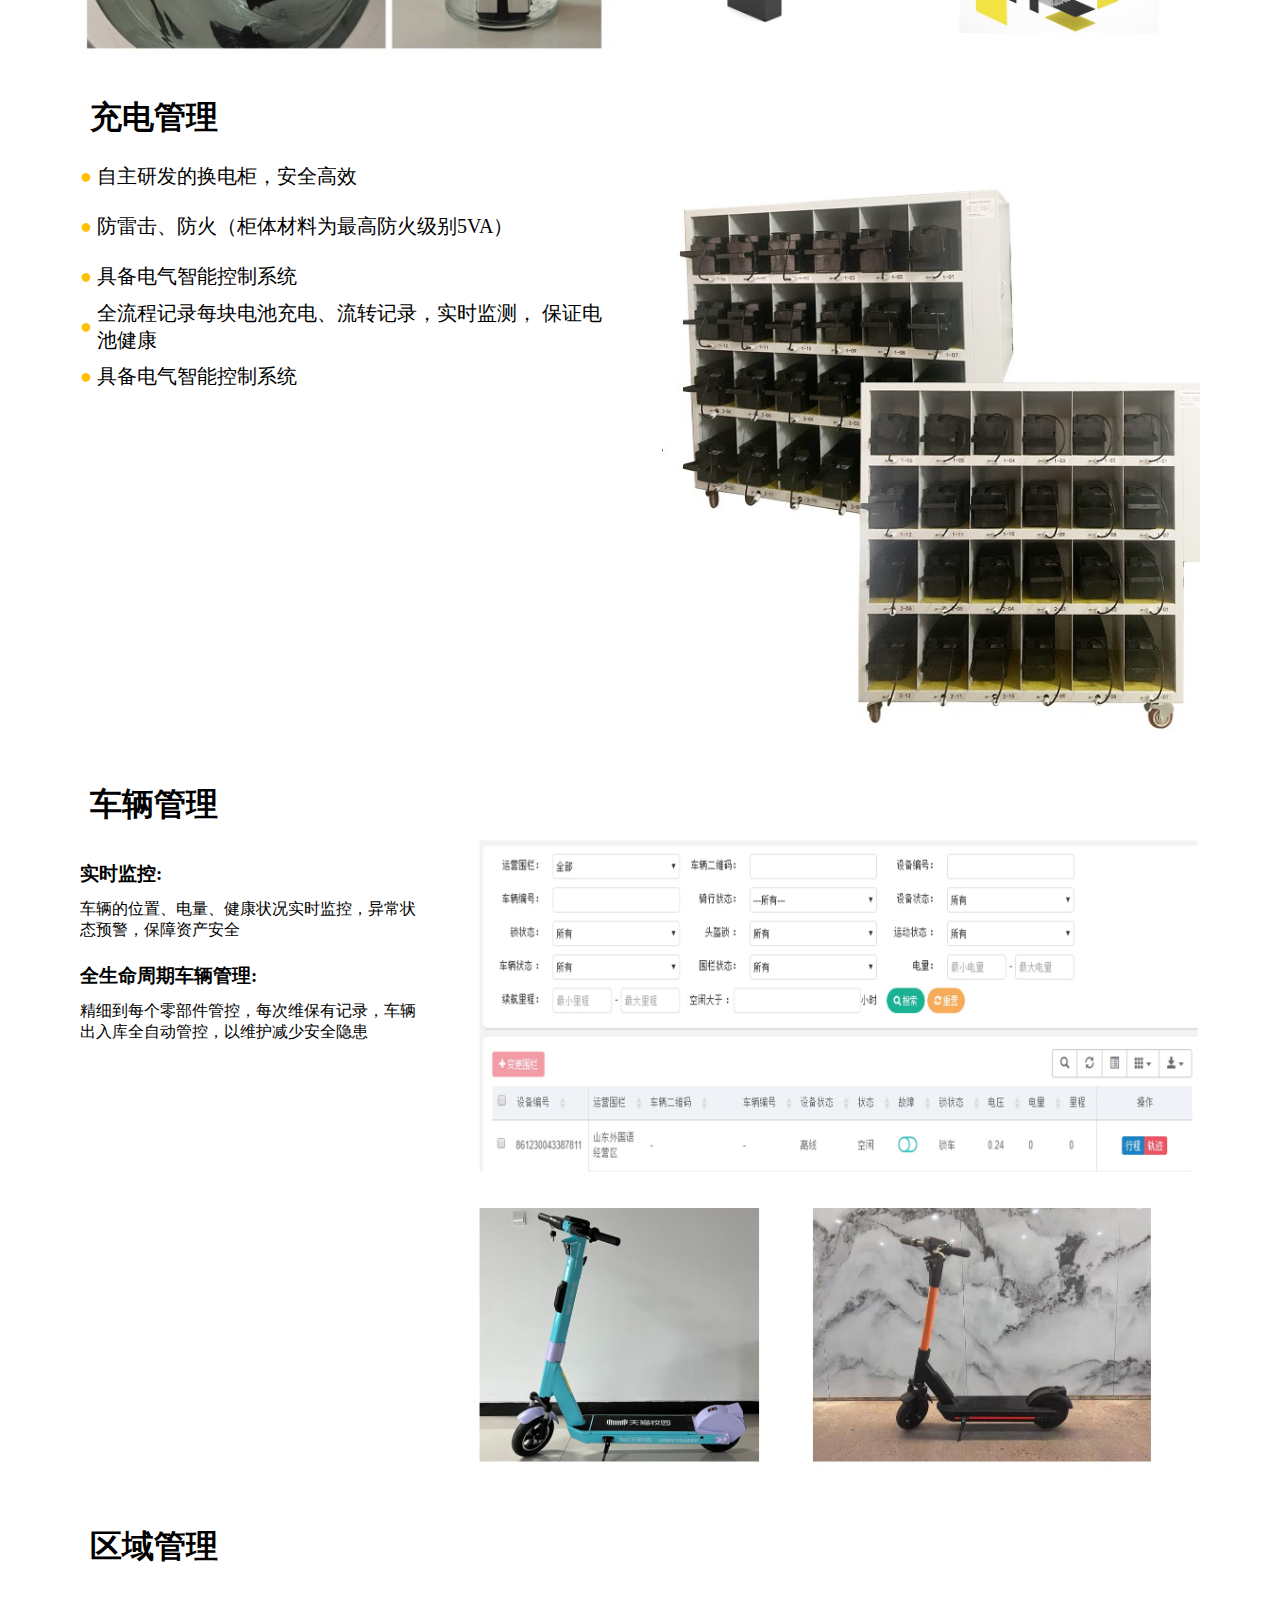
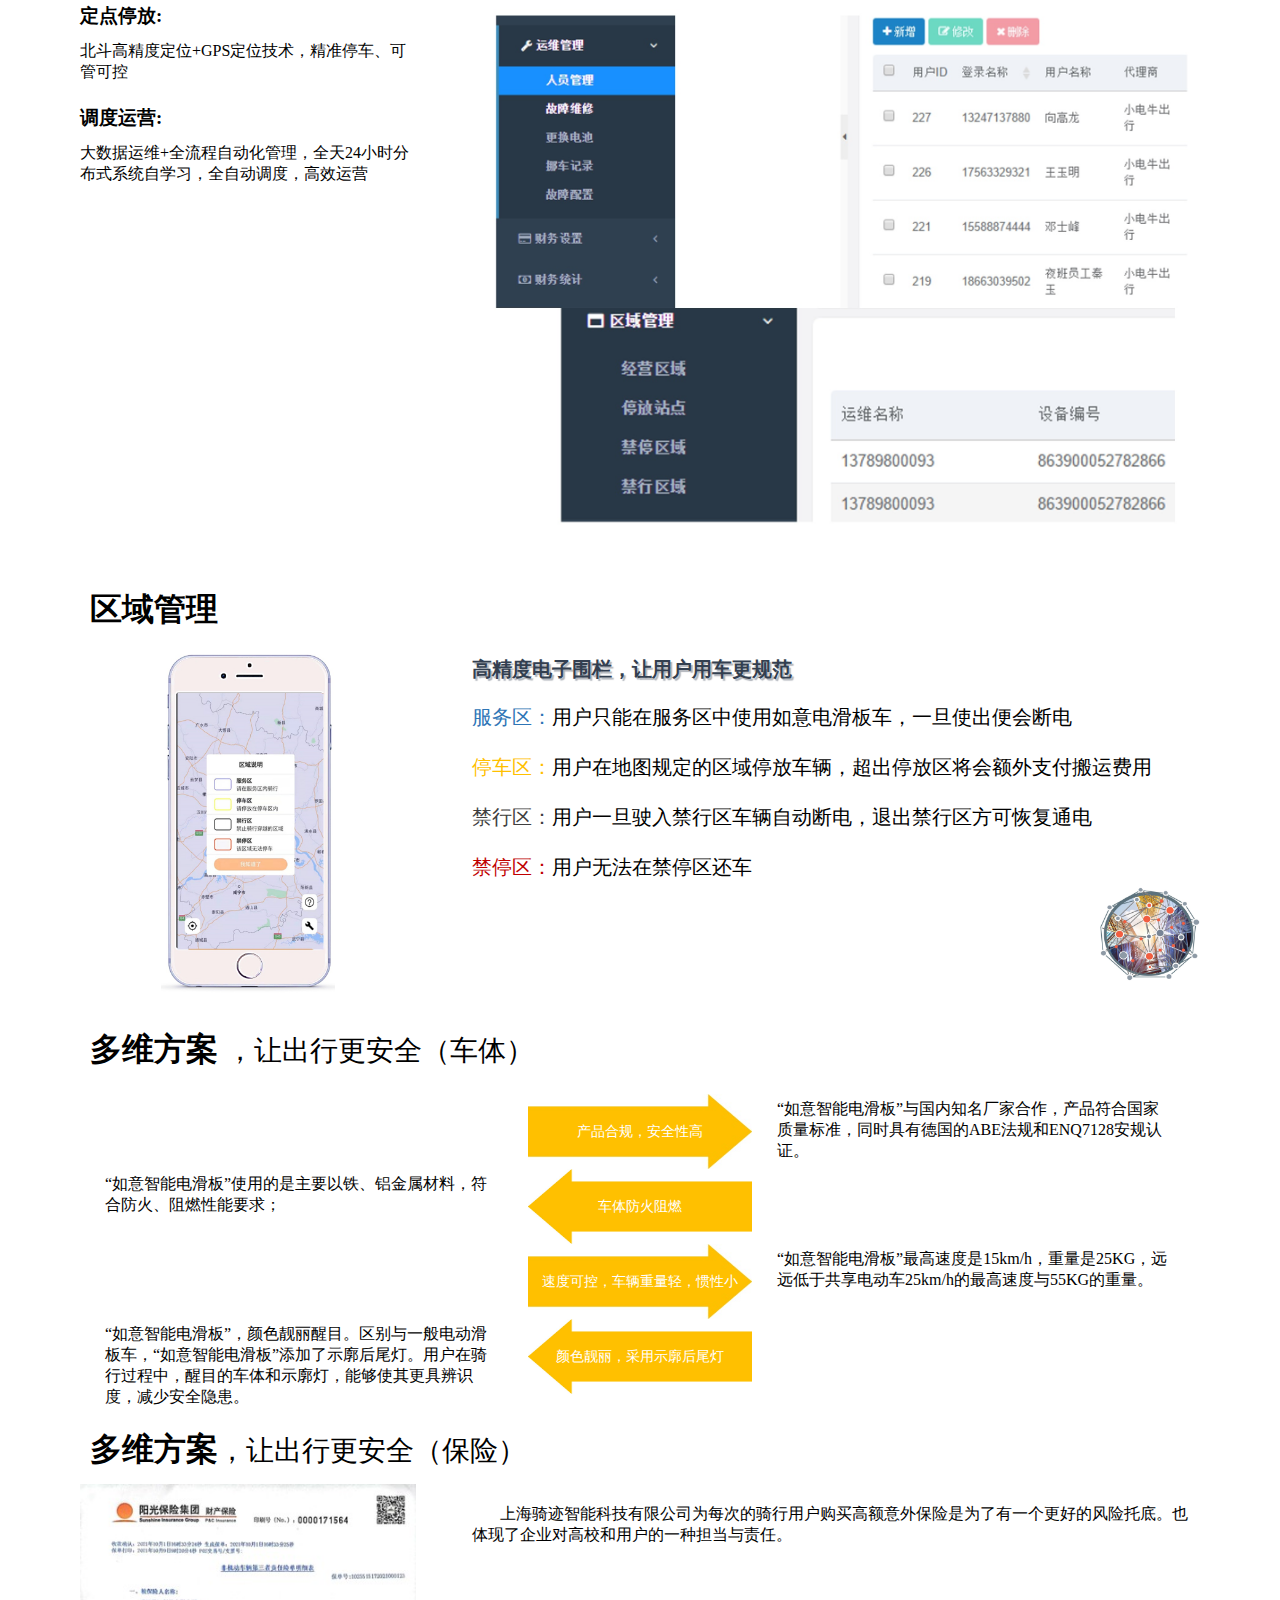
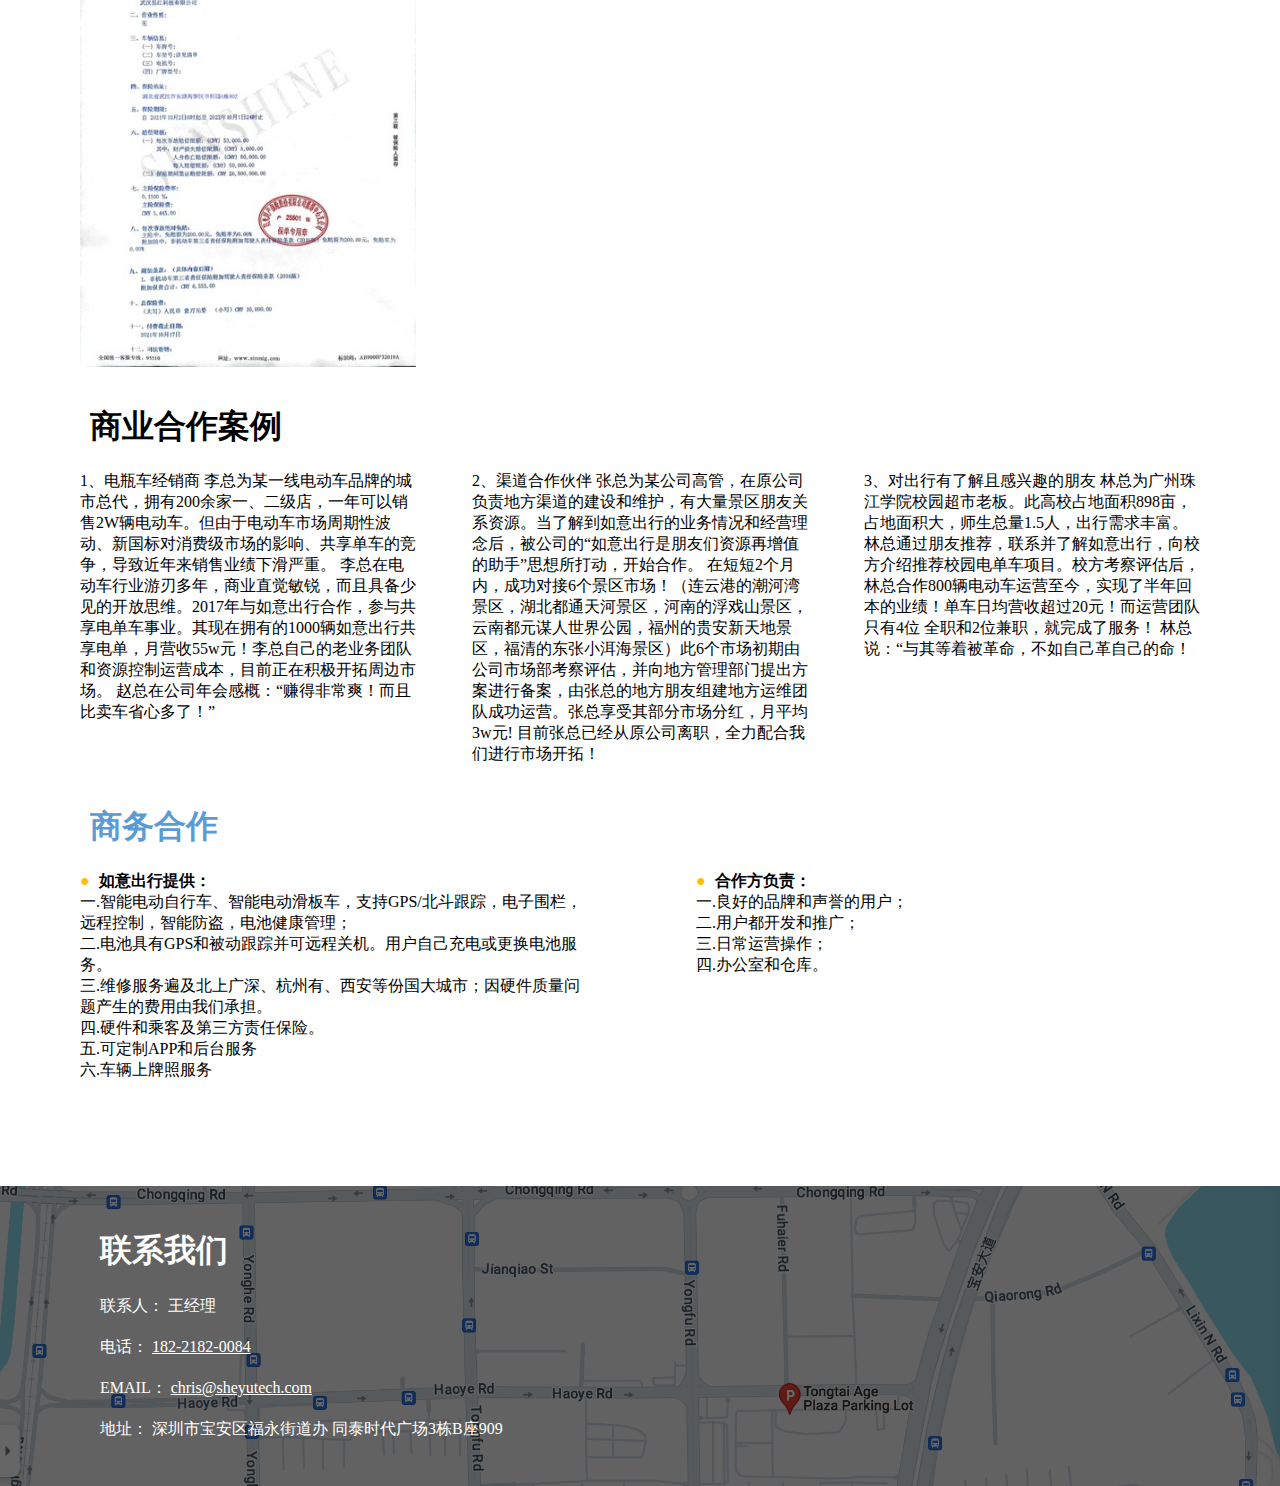
==== commit d7ce89ff: "新的内容" ====
--- a/index.html
+++ b/index.html
@@ -22,14 +22,14 @@
                         <a href="#overview">关于我们</a>
                     </li>
                     <li>
-                        <a href="#cooperate">校园合作</a>
+                        <a href="#cooperate">商业合作</a>
                     </li>
                     <li>
                         <a href="#contactUs">联系我们</a>
                     </li>
                 </ul>
                 <span class="head_nav_text">
-                    <a href="./如意出行校园景区方案.pdf" target="_bank">校园合作PDF</a>
+                    电话： <a href="tel:18221820084">182-2182-0084</a>
                 </span>
                 <span class="head_nav_text2">
                     <span class="head_nav_text2" id="moreBtn">更多</span>
@@ -44,712 +44,495 @@
                 <a href="#overview">关于我们</a>
             </li>
             <li>
-                <a href="#cooperate">校园合作</a>
+                <a href="#cooperate">商业合作</a>
             </li>
             <li>
-                <a href="#contact">联系我们</a>
+                <a href="#contactUs">联系我们</a>
             </li>
         </ul>
-        <section id="home">
-            <div class="home_loge">
-                <img src="./image/logo.jpg" alt="logo">
-                <div class="home_titleBox">
-                    <h2>如意出行 <span class="home_titleBox2">共享电动滑板车</span></h2>
-                    <p>我们的智慧校园交通系统为师生提供安全、便捷的出行方式。我们提供了各种功能，以确保用户和他们的财产的安全。</p>
-                </div>
-            </div>
-        </section>
 
         <main>
-            <div id="overview" class="overview_cs">
-                <div class="overview_title">
-                    公司概述
-                </div>
-                <div class="overview_text">
-                    <img src="./image/title.jpg" alt="title">
-                    是一家从事共享电动滑板车投放和运营的科技公司。我们提供安全、智能的如音出行出行服务，使师生在校园内旅行更轻松便捷。
-                </div>
-                <ul class="overview_list">
-                    <li>
+            <div id="home" class="overview_cs">
+                <img src="./image/loge.jpg" alt="loge">
+                <h3>如意出行</h3>
+                <p>让出行更安全、更智能、更易监督与管理</p>
+                <p>烽驰智能科技(深圳)有限公司</p>
+            </div>
+
+            <div id="overview" class="overview_cs2">
+                <h3 class="overview_title">
+                    公司介绍:
+                    <span>让出行更安全、更智能、更易监督与管理</span>
+                </h3>
+                <div class="overview_box">
+                    <div class="overview_boxLeft">
+                        <div class="surround">
+                            <p>公司名称:烽驰智能科技(深圳)有限公司</p>
+                            <p>运营品牌：
+                                <img src="./image/loge.jpg" alt="">
+                            </p>
+                            <p>主要立足于国内共享电动自行车、滑板车做科技服务和运营服务，是一家集研发、生产、销售、投放（共享）智能电动滑板车、电动自行车的现代企业。　
+                            </p>
+                        </div>
+
+                    </div>
+                    <div class="overview_boxRight">
+                        <h3>烽驰智能</h3>
                         <img src="./image/01.jpg" alt="">
-                        <h3>智慧校园出行系统</h3>
-                        <p>带来方便而安全的出行体验</p>
-                    </li>
-                    <li>
+                        <ul class="br_list">
+                            <li>20余项出行专利</li>
+                            <li>20余项出行专利</li>
+                            <li>20余项出行专利</li>
+                        </ul>
+                    </div>
+                </div>
+            </div>
+
+            <div class="overview_cs3">
+                <div class="overview_cs3_box">
+                    <h3 class="overview_title">
+                        产品介绍：
+                        <span>低速、安全、便捷 </span>
+                    </h3>
+                    <div class="overview_text">
+                        如意智能滑板车--为智慧微出行而生
+                    </div>
+                    <div class="overview3_box">
+                        <ul>
+                            <li>
+                                <div class="li_icon"></div>
+                                <div class="li_text">
+                                    <h4>符合多项国际认证</h4>
+                                    <p>德国莱茵TÚV/GB/T 24001-2016/ISO 14001:2015环境管理体系认证/GB/T 19001-2016/ISO
+                                        9001:2005质量管理体系认证/三帕认证等</p>
+                                </div>
+                            </li>
+                            <li>
+                                <div class="li_icon"></div>
+                                <div class="li_text">
+                                    <h4>符合多项国际认证</h4>
+                                    <p>德国莱茵TÚV/GB/T 24001-2016/ISO 14001:2015环境管理体系认证/GB/T 19001-2016/ISO
+                                        9001:2005质量管理体系认证/三帕认证等</p>
+                                </div>
+                            </li>
+                            <li>
+                                <div class="li_icon"></div>
+                                <div class="li_text">
+                                    <h4>符合多项国际认证</h4>
+                                    <p>德国莱茵TÚV/GB/T 24001-2016/ISO 14001:2015环境管理体系认证/GB/T 19001-2016/ISO
+                                        9001:2005质量管理体系认证/三帕认证等</p>
+                                </div>
+                            </li>
+                        </ul>
                         <img src="./image/02.jpg" alt="">
-                        <h3>智慧校园出行系统</h3>
-                        <p>带来方便而安全的出行体验</p>
-                    </li>
-                    <li>
-                        <img src="./image/03.jpg" alt="">
-                        <h3>智慧校园出行系统</h3>
-                        <p>带来方便而安全的出行体验</p>
-                    </li>
-                </ul>
-            </div>
-            <div id="cooperate" class="overview_cs">
-                <div class="overview_title">
-                    校企合作价值
-                </div>
-                <div class="overview_text2">
-                    我们的系统可定制加入校园管理，共同创建智慧校园，创造校园就业机会，分享企业资源和知识产权，与学校共创双创资源。同时，我们在每个校区都可以提供就业岗位和实践机会，以帮助学生获得更多的职业发展机会。
-                </div>
-                <ul class="overview_list">
-                    <li>
-                        <img src="./image/04.jpg" alt="">
-                        <h3>智慧校园出行系统</h3>
-                        <p>带来方便而安全的出行体验</p>
-                    </li>
-                    <li>
-                        <img src="./image/05.jpg" alt="">
-                        <h3>智慧校园出行系统</h3>
-                        <p>带来方便而安全的出行体验</p>
-                    </li>
-                    <li>
+                    </div>
+                </div>
+
+            </div>
+
+            <div class="overview_cs4">
+                <div class="overview_cs4_left">
+                    <img src="./image/04.jpg" alt="">
+                    <img src="./image/05.jpg" alt="">
+                </div>
+                <div class="overview_cs4_right">
+                    <ul>
+                        <li>设计</li>
+                        <li>时尚前卫 颜值高 符合主流的审美</li>
+                        <li>电池</li>
+                        <li>48V 20AH三元锂电池，续航70KM</li>
+                        <li>电机</li>
+                        <li>48V 350W电机 符合新国标 最大速度25KM/H</li>
+                        <li>便捷</li>
+                        <li>车辆设计包括长按锁车键等人性化设计动力强劲，爬坡角度>159</li>
+                        <li>智控</li>
+                        <li>支持行车轨迹，电子围栏，远控控车，电源管理，智能防盗</li>
+                    </ul>
+                </div>
+            </div>
+
+            <div class="overview_cs2">
+                <h3 class="overview_title">
+                    公司介绍:
+                    <span>让出行更安全、更智能、更易监督与管理</span>
+                </h3>
+                <div class="overview_box">
+                    <div class="overview_boxRight">
+                        <h3>核心优势1：高精度定位</h3>
                         <img src="./image/06.jpg" alt="">
-                        <h3>智慧校园出行系统</h3>
-                        <p>带来方便而安全的出行体验</p>
-                    </li>
-                </ul>
-            </div>
-            <div class="overview_cs">
-                <div class="overview_title overview_title_00">
-                    缓解高校交通通行压力，增加交通供给
-                </div>
-                <ul class="overview_list2">
-                    <li>
-                        <h3>共享租赁</h3>
-                        <p>如意出行通过共享租赁方式，有效满足了高校师生的出行需求。</p>
-                    </li>
-                    <li>
-                        <h3>减轻交通压力</h3>
-                        <p>缓解了校园交通压力，使交通更加顺畅。</p>
-                    </li>
-                    <li>
-                        <h3>增加交通选择</h3>
-                        <p>增加了交通供给，提供了多样的交通工具选择。</p>
-                    </li>
-                </ul>
-            </div>
-            <div class="overview_cs">
-                <div class="overview_title overview_title_00">
-                    校园安全提升
-                </div>
-                <div class="overview_list3">
-                    <div class="mianBoxHis-box">
-                        <div class="mianBoxHis-center"></div>
-                        <div class="mianBoxHis-middle">1</div>
-                        <div class="mianBoxHis-center">
-                            <h3>
-                                隐患解决
-                            </h3>
-                            <p>如意出行通过智能充电设备与智能电踏车的运营结合，成功解决了火灾隐患。</p>
-                        </div>
-                    </div>
-                    <div class="mianBoxHis-box">
-                        <div class="mianBoxHis-center">
-                            <h3>
-                                保障学生安全
-                            </h3>
-                            <p>保障学生的校园安全，提高学生的生活质
-                                重。</p>
-                        </div>
-                        <div class="mianBoxHis-middle">2</div>
-                        <div class="mianBoxHis-center"></div>
-                    </div>
-                    <div class="mianBoxHis-box">
-                        <div class="mianBoxHis-center"></div>
-                        <div class="mianBoxHis-middle">3</div>
-                        <div class="mianBoxHis-center">
-                            <h3>
-                                校园安全意识
-                            </h3>
-                            <p>提高了校园安全意识，形成校园安全文</p>
-                        </div>
-                    </div>
-                </div>
-                <div class="overview_list4">
-                    <div class="mianBoxHis_box2">
-                        <div class="box2_Num">1</div>
-                        <div class="box2_center">
-                            <h3>
-                                隐患解决
-                            </h3>
-                            <p>如意出行通过智能充电设备与智能电踏车的运营结合，成功解决了火灾隐患。</p>
-                        </div>
-                    </div>
-                    <div class="mianBoxHis_box2">
-                        <div class="box2_Num">2</div>
-                        <div class="box2_center">
-                            <h3>
-                                保障学生安全
-                            </h3>
-                            <p>保障学生的校园安全，提高学生的生活质
-                                量。</p>
-                        </div>
-                    </div>
-                    <div class="mianBoxHis_box2">
-                        <div class="box2_Num">3</div>
-                        <div class="box2_center">
-                            <h3>
-                                校园安全意识
-                            </h3>
-                            <p>提高了校园安全意识，形成校园安全文化。</p>
-                        </div>
-                    </div>
-                </div>
-            </div>
-            <div class="overview_cs">
-                <div class="overview_title overview_title_00">
-                    交通安全改善
-                </div>
-                <div class="overview_list3 overview_list5">
-                    <div class="mianBoxHis-box">
-                        <div class="mianBoxHis-middle">1</div>
-                        <div class="mianBoxHis-center">
-                            <h3>
-                                速度限制
-                            </h3>
-                            <p>如意出行电动滑板车的速度控制在15km/h以内，降低交通安全隐患。</p>
-                        </div>
-                        <div class="mianBoxHis-center"></div>
-                    </div>
-                    <div class="mianBoxHis-box">
-                        <div class="mianBoxHis-middle">2</div>
-                        <div class="mianBoxHis-center">
-                            <h3>
-                                禁止使用
-                            </h3>
-                            <p>强制禁止16周岁以下人群使用，避免交通事故发生。</p>
-                        </div>
-                        <div class="mianBoxHis-center"></div>
-                    </div>
-                    <div class="mianBoxHis-box">
-                        <div class="mianBoxHis-middle">3</div>
-                        <div class="mianBoxHis-center">
-                            <h3>
-                                保险保障
-                            </h3>
-                            <p>购买保险为骑行者提供意外伤害、医疗保险以及第三方责任险，保障交通安全。</p>
-                        </div>
-                        <div class="mianBoxHis-center"></div>
-                    </div>
-                </div>
-                <div class="overview_list4">
-                    <div class="mianBoxHis_box2">
-                        <div class="box2_Num">1</div>
-                        <div class="box2_center">
-                            <h3>
-                                速度限制
-                            </h3>
-                            <p>如意出行电动滑板车的速度控制在15km/h以内，降低交通安全隐患。</p>
-                        </div>
-                    </div>
-                    <div class="mianBoxHis_box2">
-                        <div class="box2_Num">2</div>
-                        <div class="box2_center">
-                            <h3>
-                                禁止使用
-                            </h3>
-                            <p>强制禁止16周岁以下人群使用，避免交通事故发生。</p>
-                        </div>
-                    </div>
-                    <div class="mianBoxHis_box2">
-                        <div class="box2_Num">3</div>
-                        <div class="box2_center">
-                            <h3>
-                                保险保障
-                            </h3>
-                            <p>购买保险为骑行者提供意外伤害、医疗保险以及第三方责任险，保障交通安全。</p>
-                        </div>
-                    </div>
-                </div>
-            </div>
-            <div class="overview_cs">
-                <div class="overview_title overview_title_00">
-                    环保与可持续发展
-                </div>
-                <ul class="overview_list">
-                    <li>
+                        <h3>核心优势2：更加安全的出行</h3>
                         <img src="./image/07.jpg" alt="">
-                        <h3 class="overview_textColor">可持续出行</h3>
-                        <p>如意出行电动滑板车是一种可持续的出行方式，减少了对环境的污染。</p>
-                    </li>
-                    <li>
+                    </div>
+                    <div class="overview_boxRight">
+                        <h3>“如意出行”核心解决方案打造差异化竞争优势
+                        </h3>
+                        <table>
+                            <tr>
+                                <th>性能指标
+                                </th>
+                                <th>如意共享电动滑板车</th>
+                                <th>其它共享电动车
+                                </th>
+                            </tr>
+                            <tr>
+                                <td>速度</td>
+                                <td>15km/h
+                                </td>
+                                <td>25km/h
+                                </td>
+                            </tr>
+                            <tr>
+                                <td>体积
+                                </td>
+                                <td>25KG
+                                </td>
+                                <td>55KG
+                                </td>
+                            </tr>
+                            <tr>
+                                <td>定位精准度
+                                </td>
+                                <td>误差在0.5米内
+                                </td>
+                                <td>误差在1-4米
+                                </td>
+                            </tr>
+
+                            <tr>
+                                <td>驶出区域断电
+
+                                </td>
+                                <td>支持
+                                </td>
+                                <td>不支持
+                                </td>
+                            </tr>
+
+                            <tr>
+                                <td>车体防火阻燃
+
+                                </td>
+                                <td>支持
+
+                                </td>
+                                <td>部分支持
+
+                                </td>
+                            </tr>
+                            <tr>
+                                <td>电池BMS管理
+
+                                </td>
+                                <td>支持
+
+                                </td>
+                                <td>部分支持
+                                </td>
+                            </tr>
+                        </table>
+                        <div class="tabBottomText">
+                            <i>
+                                “如意出行”深谙用户使用需求及行业产品痛点，深入了解出行的需求，打造行业领先产品。
+                            </i>
+                        </div>
+                    </div>
+                </div>
+            </div>
+
+            <div class="overview_cs2">
+                <h3 class="overview_title">
+                    电池管理
+                </h3>
+                <div class="overview_box">
+                    <div class="overview_boxRight">
                         <img src="./image/08.jpg" alt="">
-                        <h3 class="overview_textColor">可再生能源</h3>
-                        <p>电动滑板车使用可再生能源，减少了对传统能源的依赖。</p>
-                    </li>
-                    <li>
-                        <img src="./image/09.jpg" alt="">
-                        <h3 class="overview_textColor">回收再利用</h3>
-                        <p>车辆的零部件可以回收再利用，减少了资源浪费。</p>
-                    </li>
-                </ul>
-            </div>
-            <div class="overview_cs">
-                <div class="overview_title overview_title_00">
-                    校园服务整合
-                </div>
-                <div class="overview_text2">
-                    如意出行可以整合更多校园生活服务平台，提供多样化的服务内容，如共享洗衣机、共享篮球、共享纸巾等，便利学生的校园生活。
-                </div>
-                <div class="overview_text2">
-                    部分合作伙伴
-                </div>
-                <ul class="overview_list6">
-                    <li>
+                    </div>
+                    <div class="overview_boxRight">
+                        <div class="boxRight_list">
+                            <p>
+                                电池可直接泡水，安全
+                            </p>
+                            <p>P67防水级别，36V12AH续航里程40km</p>
+                            <p>采用国内外知名厂商电芯</p>
+                            <p>与各大厂商保持长期、友好合作关系</p>
+                        </div>
+                        <div class="boxRight_img">
+                            <img src="./image/09.jpg" alt="">
+                        </div>
+                    </div>
+                </div>
+            </div>
+
+            <div class="overview_cs2">
+                <h3 class="overview_title">
+                    充电管理
+                </h3>
+                <div class="overview_box">
+                    <div class="overview_boxRight">
+                        <ul class="boxRight_ul">
+                            <li>自主研发的换电柜，安全高效</li>
+                            <li>防雷击、防火（柜体材料为最高防火级别5VA）
+                            </li>
+                            <li>具备电气智能控制系统</li>
+                            <li>全流程记录每块电池充电、流转记录，实时监测， 保证电池健康</li>
+                            <li>具备电气智能控制系统</li>
+                        </ul>
+                    </div>
+                    <div class="overview_boxRight">
                         <img src="./image/10.jpg" alt="">
-                    </li>
-                    <li>
+                    </div>
+                </div>
+            </div>
+            <div class="overview_cs2">
+                <h3 class="overview_title">
+                    车辆管理
+                </h3>
+                <div class="overview_box">
+                    <div class="overview_boxRight overview_boxRight30">
+                        <h3 class="bor_text00">实时监控:</h3>
+                        <div class="bor_textCenter">
+                            车辆的位置、电量、健康状况实时监控，异常状态预警，保障资产安全
+                        </div>
+                        <h3 class="bor_text00">全生命周期车辆管理:</h3>
+                        <div class="bor_textCenter">
+                            精细到每个零部件管控，每次维保有记录，车辆出入库全自动管控，以维护减少安全隐患
+                        </div>
+                    </div>
+                    <div class="overview_boxRight overview_boxRight65">
                         <img src="./image/11.jpg" alt="">
-                    </li>
-                    <li>
+                    </div>
+                </div>
+            </div>
+
+            <div class="overview_cs2">
+                <h3 class="overview_title">
+                    区域管理
+                </h3>
+                <div class="overview_box">
+                    <div class="overview_boxRight overview_boxRight30">
+                        <h3 class="bor_text00">定点停放:</h3>
+                        <div class="bor_textCenter">
+                            北斗高精度定位+GPS定位技术，精准停车、可管可控
+                        </div>
+                        <h3 class="bor_text00">调度运营:</h3>
+                        <div class="bor_textCenter">
+                            大数据运维+全流程自动化管理，全天24小时分布式系统自学习，全自动调度，高效运营
+                        </div>
+                    </div>
+                    <div class="overview_boxRight overview_boxRight65">
                         <img src="./image/12.jpg" alt="">
-                    </li>
-                    <li>
-                        <img src="./image/13.jpg" alt="">
-                    </li>
-                    <li>
-                        <img src="./image/14.jpg" alt="">
-                    </li>
-                    <li>
+                    </div>
+                </div>
+            </div>
+
+            <div class="overview_cs2">
+                <h3 class="overview_title">
+                    区域管理
+                </h3>
+                <div class="overview_box">
+                    <div class="overview_boxRight overview_boxRight30">
+                        <div class="overview_boxRight30_img">
+                            <img src="./image/13.jpg" alt="">
+                        </div>
+                    </div>
+                    <div class="overview_boxRight overview_boxRight65">
+                        <h4>高精度电子围栏，让用户用车更规范</h4>
+                        <p><span>服务区：</span>用户只能在服务区中使用如意电滑板车，一旦使出便会断电
+                        </p>
+                        <p><span>停车区：</span>用户在地图规定的区域停放车辆，超出停放区将会额外支付搬运费用
+                        </p>
+                        <p><span>禁行区：</span>用户一旦驶入禁行区车辆自动断电，退出禁行区方可恢复通电
+                        </p>
+                        <p><span>禁停区：</span>用户无法在禁停区还车
+                        </p>
+                        <img src="./image/14.jpg" alt="rigBot">
+                    </div>
+                </div>
+            </div>
+
+            <div class="overview_cs7">
+                <h3 class="overview_title">
+                    多维方案
+                    <span class="overview_title_ins">，让出行更安全（车体）</span>
+                </h3>
+                <div class="overview_box7">
+                    <div class="overview_box_cenTi">
+                        <div class="cenTi_text"></div>
+                        <div class="cenTi_text">“如意智能电滑板”使用的是主要以铁、铝金属材料，符合防火、阻燃性能要求；
+                        </div>
+                        <div class="cenTi_text"></div>
+                        <div class="cenTi_text">
+                            “如意智能电滑板”，颜色靓丽醒目。区别与一般电动滑板车，“如意智能电滑板”添加了示廓后尾灯。用户在骑行过程中，醒目的车体和示廓灯，能够使其更具辨识度，减少安全隐患。
+                        </div>
+                    </div>
+                    <div class="overview_box_cenModdin">
+                        <div class="cenModdin_text">产品合规，安全性高
+                        </div>
+                        <div class="cenModdin_text">车体防火阻燃
+
+                        </div>
+                        <div class="cenModdin_text">速度可控，车辆重量轻，惯性小
+
+                        </div>
+                        <div class="cenModdin_text">颜色靓丽，采用示廓后尾灯
+
+                        </div>
+                    </div>
+                    <div class="overview_box_cenTi">
+                        <div class="cenTi_text">“如意智能电滑板”与国内知名厂家合作，产品符合国家质量标准，同时具有德国的ABE法规和ENQ7128安规认证。
+                        </div>
+                        <div class="cenTi_text">
+                        </div>
+                        <div class="cenTi_text">“如意智能电滑板”最高速度是15km/h，重量是25KG，远远低于共享电动车25km/h的最高速度与55KG的重量。
+                        </div>
+                        <div class="cenTi_text">
+                        </div>
+                    </div>
+                </div>
+                <div class="overview_box8">
+                    <h4>让出行更安全（车体）</h4>
+                    <p>
+                        产品合规，安全性高
+                    </p>
+                    <p>
+                        “如意智能电滑板”与国内知名厂家合作，产品符合国家质量标准，同时具有德国的ABE法规和ENQ7128安规认证。
+                    </p>
+                    <p>
+                        车体防火阻燃
+                    </p>
+                    <p>
+                        “如意智能电滑板”使用的是主要以铁、铝金属材料，符合防火、阻燃性能要求；
+                    </p>
+                    <p>
+                        速度可控，车辆重量轻，惯性小
+
+                    </p>
+                    <p>
+                        “如意智能电滑板”最高速度是15km/h，重量是25KG，远远低于共享电动车25km/h的最高速度与55KG的重量。
+                    </p>
+                    <p>
+                        颜色靓丽，采用示廓后尾灯
+                    </p>
+                    <p>
+                        “如意智能电滑板”，颜色靓丽醒目。区别与一般电动滑板车，“如意智能电滑板”添加了示廓后尾灯。用户在骑行过程中，醒目的车体和示廓灯，能够使其更具辨识度，减少安全隐患。
+
+                    </p>
+                </div>
+
+            </div>
+
+            <div class="overview_cs2">
+                <h3 class="overview_title">
+                    多维方案<span class="overview_title_ins">，让出行更安全（保险）</span>
+                </h3>
+                <div class="overview_box">
+                    <div class="overview_boxRight overview_boxRight30">
                         <img src="./image/15.jpg" alt="">
-                    </li>
-                </ul>
-                <div class="overview_list7">
-                    <img src="./image/16.jpg" alt="">
-                    <img src="./image/17.jpg" alt="">
-                </div>
-            </div>
-            <div class="overview_cs">
-                <div class="overview_title overview_title_00">
-                    校园出行痛点分析
-                </div>
-                <div class="overview_text2">
-                    校园停车无序影响整体环境，充电违规存在火灾隐患，超速和超标存在安全隐患，校园管理困难。
-                </div>
-                <div class="overview_text2">
-                    "如意出行"运营模式
-                </div>
-                <ul class="overview_list2">
-                    <li>
-                        <h3>集中充电、分布式
-                            换电</h3>
-                        <p>通过线下仓库对电池进行集中充电，然后维护人员到校园进行分布式电池更换，充电过程无安全隐患。</p>
-                    </li>
-                    <li>
-                        <h3>电池更换模式</h3>
-                        <p>车辆采用可拆卸电池体，由运营人员进行拆卸，集中充电，然后进行分布式电池更换，充电无火灾隐患。</p>
-                    </li>
-                    <li>
-                        <h3>车辆部署比例</h3>
-                        <p>为了避免过多车辆影响校园环境，如意的部署比例是100:1，平均每100人拥有1辆车。</p>
-                    </li>
-                </ul>
-                <ul class="overview_list8">
-                    <li>
-                        <h3>集中充电、分布式
-                            换电</h3>
-                        <p>通过线下仓库对电池进行集中充电，然后维护人员到校园进行分布式电池更换，充电过程无安全隐患。</p>
-                    </li>
-                    <li>
-                        <h3>电池更换模式</h3>
-                        <p>车辆采用可拆卸电池体，由运营人员进行拆卸，集中充电，然后进行分布式电池更换，充电无火灾隐患。</p>
-                    </li>
-                </ul>
-            </div>
-            <div class="overview_cs">
-                <div class="overview_title overview_title_00">
-                    "如意出行"优势分析
-                </div>
-                <div class="overview_text2">
-                    高精度定位
-                </div>
-                <div class="overview_text2">
-                    更安全的交通方式
-                </div>
-                <div class="overview_text2">
-                    "如意出行"差异化竞争优势解决方案
-                </div>
-                <div class="overview_list10">
-                    <div class="list10_ros">
-                        <p>Ruyi共享电动滑板车</p>
-                        <p>其他共享电动车辆</p>
-                    </div>
-                    <div class="list10_ros">
-                        <p>速度15km/h</p>
-                        <p>速度25km/h</p>
-                    </div>
-                    <div class="list10_ros">
-                        <p>重量25KG</p>
-                        <p>重量55KG</p>
-                    </div>
-                    <div class="list10_ros">
-                        <p>定位准确度0.5米内的误差</p>
-                        <p>1-4米内的误差</p>
-                    </div>
-                    <div class="list10_ros">
-                        <p>离区域时自动断电</p>
-                        <p>不支持</p>
-                    </div>
-                    <div class="list10_ros">
-                        <p>防火设计</p>
-                        <p>部分支持</p>
-                    </div>
-                    <div class="list10_ros">
-                        <p>电池BMS管理</p>
-                        <p>部分支持</p>
-                    </div>
-                </div>
-
-            </div>
-            <div class="overview_cs">
-                <div class="overview_title overview_title_lan">
-                    关于滑板车的介绍
-                </div>
-                <div class="overview_text2">
-                    我们的电动滑板车具有轻便灵活、环保节能、快速便捷等特点。我们的滑板车经过了多项国家质量认证，并且采用了多种防火材料来确保车辆的安全和可靠性。
-                </div>
-                <ul class="overview_list11">
-                    <li>
-                        <h3>
-                            <div class="list11_num">1</div>
-                            轻便灵活
-                        </h3>
-                        <p>重量轻，自由灵活的滑板
-                            车让您的出行倍感便捷</p>
-                    </li>
-                    <li>
-                        <h3>
-                            <div class="list11_num">2</div>
-                            环保节能
-                        </h3>
-                        <p>使用电力代替燃油，采用可降解坷圾袋，减少环境
-                            污染</p>
-                    </li>
-                    <li>
-                        <h3>
-                            <div class="list11_num">3</div>
-                            安全可靠
-                        </h3>
-                        <p>采用高压铝合金材质和多项国家质量认证，确保车辆的安全性</p>
-                    </li>
-                </ul>
-            </div>
-            <div class="overview_cs">
-                <div class="overview_title overview_title_lan">
-                    申请流程
-                </div>
-                <div class="overview_text2">
-                    我们提供简单流畅的申请流程，申请过程包括填写用户信息、学校认证、帐户注册等步骤。如果您有任何疑问，请联系我们的客服人员，我们将竭诚为您服务。
-                </div>
-                <ul class="overview_list12">
-                    <li>
-                        输入您的个人信息
-                    </li>
-                    <li>
-                        上传您的学生证和身份证等相关证件
-                    </li>
-                    <li>
-                        等待管理员审核
-                    </li>
-                    <li>
-                        注册成功后，即可使用我们合作的共享电动滑板车!
-                    </li>
-                </ul>
-            </div>
-            <div class="overview_cs">
-                <div class="overview_title overview_title_lan">
-                    交通安全改善
-                </div>
-                <div class="overview_text2">
-                    我们有完整的运营和管理系统，以确保我们的电动滑板车的安全和可靠运作。我们以每50辆车配备一个操作员的比例进行管理，员工全天候巡逻检查以拒绝不规范的停放。我们采用人员和车辆管理系统进行运营，一旦发现异常情况，自动报警。
-                </div>
-                <div class="overview_list3 overview_list5">
-                    <div class="mianBoxHis-box">
-                        <div class="mianBoxHis-middle">1</div>
-                        <div class="mianBoxHis-center">
-                            <h3>
-                                车辆管理
-                            </h3>
-                            <p>车辆状态实时监控，进行大数据分析，自动报警</p>
-                        </div>
-                        <div class="mianBoxHis-center"></div>
-                    </div>
-                    <div class="mianBoxHis-box">
-                        <div class="mianBoxHis-middle">2</div>
-                        <div class="mianBoxHis-center">
-                            <h3>
-                                区域管理
-                            </h3>
-                            <p>电子围栏实时管理，确保用户在规定范围内使用</p>
-                        </div>
-                        <div class="mianBoxHis-center"></div>
-                    </div>
-                    <div class="mianBoxHis-box">
-                        <div class="mianBoxHis-middle">3</div>
-                        <div class="mianBoxHis-center">
-                            <h3>
-                                人员管理
-                            </h3>
-                            <p>通过背景调查和人员培训理念，确保员工合格</p>
-                        </div>
-                        <div class="mianBoxHis-center"></div>
-                    </div>
-                </div>
-                <div class="overview_list4">
-                    <div class="mianBoxHis_box2">
-                        <div class="box2_Num">1</div>
-                        <div class="box2_center">
-                            <h3>
-                                车辆管理
-                            </h3>
-                            <p>车辆状态实时监控，进行大数据分析，自动报警</p>
-                        </div>
-                    </div>
-                    <div class="mianBoxHis_box2">
-                        <div class="box2_Num">2</div>
-                        <div class="box2_center">
-                            <h3>
-                                区域管理
-                            </h3>
-                            <p>电子围栏实时管理，确保用户在规定范围内使用</p>
-                        </div>
-                    </div>
-                    <div class="mianBoxHis_box2">
-                        <div class="box2_Num">3</div>
-                        <div class="box2_center">
-                            <h3>
-                                人员管理
-                            </h3>
-                            <p>通过背景调查和人员培训理念，确保员工合格</p>
-                        </div>
-                    </div>
-                </div>
-            </div>
-            <div class="overview_cs">
-                <div class="overview_title overview_title_00">
-                    运营团队
-                </div>
-                <ul class="overview_list8">
-                    <li>
-                        <h3>介绍</h3>
-                        <p>我们的运营团队将包含一个经理、一名合规专员和多名电池更换技术人员。</p>
-                    </li>
-                    <li>
-                        <h3>操作人员管理</h3>
-                        <p>我们的产品高度合规和安全。</p>
-                    </li>
-                    <li>
-                        <h3>电池更换技术人员</h3>
-                        <p>他们将负责维护车辆电池，管理仓库中的电池库存，处理任何电池异常情况。他们还将及时修复损坏的车辆、定期维护和检查车辆、升级车辆以及采购备件。</p>
-                    </li>
-                    <li>
-                        <h3>合规专员</h3>
-                        <p>他将处理车辆在禁止停放区域停放的报告，不当骑行的报告，并提供有关负责任骑行的教育和指导。</p>
-                    </li>
-                </ul>
-            </div>
-            <div class="overview_cs">
-                <div class="overview_title overview_title_lan">
-                    关于我们的技术
-                </div>
-                <div class="overview_text2">
-                    我们开发了多种技术来保证用户的安全和便捷。我们采用了最新的电子刹车技术，让用户可以更加安全地下坡。还有可以及时更新的数字安全防护系统，以保证用户有一个安全可靠的出行体验。
-                </div>
-                <ul class="overview_list11">
-                    <li>
-                        <h3>
-                            电子刹车</h3>
-                        <p>暴力制动或下坡时，自动刹车并提示您做好准备</p>
-                    </li>
-                    <li>
-                        <h3>
-                            数字安全防护系统</h3>
-                        <p>及时更新的安全技术，为用户提供安全可靠的服务</p>
-                    </li>
-                    <li>
-                        <h3>
-                            区域定位技术</h3>
-                        <p>GPS，蓝牙，GSM和Wi-Fi技术的使用，获得更多细节，让我们
-                            的车辆可以精准定位</p>
-                    </li>
-                </ul>
-            </div>
-            <div class="overview_cs">
-                <div class="overview_title overview_title_lan">
-                    关于安全
-                </div>
-                <div class="overview_text2">
-                    我们提供多种安全措施来确保用户的安全，包括电子刹车、限速、电子围栏、明亮的车身颜色和灯光、地图导航等。我们还为用户购买20万意外责任险。
-                </div>
-                <ul class="overview_list13">
-                    <li>
-                        <h3>
-                            电子刹车</h3>
-                        <p>下坡时，电子刹车会立即介入，保持您的安全</p>
-                    </li>
-                    <li>
-                        <h3>
-                            限速功能!</h3>
-                        <p>限速15公里/小时，保持行车安全</p>
-                    </li>
-                    <li>
-                        <h3>
-                            车身颜色</h3>
-                        <p>鲜明的颜色和灯光，增加车辆的可见性</p>
-                    </li>
-                    <li>
-                        <h3>
-                            意外险</h3>
-                        <p>每个用户都可以获得20万意外责任险</p>
-                    </li>
-                </ul>
-            </div>
-            <div class="overview_cs">
-                <div class="overview_title overview_title_00">
-                    电池可直接泡水，安全
-                </div>
-                <div class="overview_text2">
-                    这种电池具有IP67防水级别，使用36V12AH电芯，可续航40公里:
-                </div>
-                <div class="overview_text2">
-                    充电管理
-                </div>
-                <ul class="overview_list2">
-                    <li>
-                        <h3>自主研发的换电柜，安全高效</h3>
-                        <p>采用材料达到最高防火级别(5VA)防雷击、防火</p>
-                    </li>
-                    <li>
-                        <h3>电气智能控制系统</h3>
-                        <p>全流程记录每块电池充电、流转记录，实时监测保证电池健康</p>
-                    </li>
-                    <li>
-                        <h3>产品合规，安全性高</h3>
-                        <p>与国内知名厂家合作，符合国家质量标准，德国ABE法规和ENQ7128安规认证</p>
-                    </li>
-                </ul>
-            </div>
-            <div class="overview_cs">
-                <div class="overview_title overview_title_00">
-                    速度可控，车辆重量轻，惯性小
-                </div>
-                <ul class="overview_list12">
-                    <li>
-                        最高速度15km/h
-                    </li>
-                    <li>
-                        车重25KG
-                    </li>
-                    <li>
-                        远低于共享电动车的最高速度和重量
-                    </li>
-                </ul>
-            </div>
-            <div class="overview_cs">
-                <div class="overview_title overview_title_00">
-                    多维方案，让校园出行更安全(保险)
-                </div>
-                <div class="overview_text2">
-                    如意出行为每次的骑行用户购买高额意外保险，以提供更好的风险托底，并体现了企业对高校和用户的担当与责任。
-                </div>
-                <div class="overview_list14">
-                    <img src="./image/18.jpg" alt="">
-                </div>
-            </div>
-            <div class="overview_cs">
-                <div class="overview_title overview_title_00">
-                    校方共享出行监管系统
-                </div>
-                <div class="overview_text2">
-                    为校方部署专属的共享监管系统，帮助
-                </div>
-                <div class="overview_text2">
-                    监管校园内的共享车辆，共同创建“智慧校园”。
-                </div>
-                <div class="overview_list15">
-                    <img src="./image/19.jpg" alt="">
-                </div>
-            </div>
-            <div class="overview_cs">
-                <div class="overview_title overview_title_lan">
-                    车流管理
-                </div>
-                <div class="overview_text2">
-                    我们的平台拥有高精度的定位设备，其中包括GPS、蓝牙、GSM和Wi-Fi技术，让我们的车辆可以精准地定位。利用大数据技术，我们可以有效地管理车流量，提高整体区域运输的效率，同时保持完全的安全性。
-                </div>
-                <div class="overview_list10">
-                    <div class="list10_ros">
-                        <p>GPS技术</p>
-                        <p>实时掌握车流量信息</p>
-                    </div>
-                    <div class="list10_ros">
-                        <p>蓝牙技术</p>
-                        <p>提供更高的定位精度，使车流管理更加准确</p>
-                    </div>
-                    <div class="list10_ros">
-                        <p>GSM和Wi-Fi技术</p>
-                        <p>提高车辆信号的传输质量，提升整体管理效率</p>
-                    </div>
-                </div>
-
-            </div>
-
-            <div id="contactUs" class="overview_cs">
-                <div class="overview_title overview_title_lan">
-                    服务与支持
-                </div>
-                <div class="overview_text2">
-                    我们的团队拥有多年从事滑板车投放和管理的经验，可以为您提供全面的技术支持、优质的售后服务、快速的故障处理和全方位的咨询支持。如果您有任何问题，请联系我们的客服人员，我们将竭诚为您服务。
-                </div>
-                <ul class="overview_list">
-                    <li>
-                        <img src="./image/20.jpg" alt="">
-                        <h3>优质的售后服务</h3>
-                        <p>我们将在全天候担任您的支持</p>
-                    </li>
-                    <li>
-                        <img src="./image/21.jpg" alt="">
-                        <h3>全方位的服务和支持</h3>
-                        <p>一流的团队，为您提供支持和帮助</p>
-                    </li>
-                    <li>
-                        <img src="./image/22.jpg" alt="">
-                        <h3>快速的维护和故障处理</h3>
-                        <p>快速响应您的服务请求，为您提供优质的服务</p>
-                    </li>
-                </ul>
-            </div>
-
-            <div id="contact" class="overview_cs">
-                <div class="overview_title overview_title_lan">
-                    联系我们 
-                </div>
-                <div class="map">
-                    <li> </li>
-                    <li> </li>
-                    <li> </li>
-                    <li> </li>
-                    <li>联系人:王经理</li>
-                    <li>电话:<a href="tel:18221820084">182-2182-0084</a></li>
-                    <li>EMAIL: <a href="mailto:chris@sheyutech.com">chris@sheyutech.com</a></li>
-                    <li>地址:深圳市宝安区福永街道办<br>同泰时代广场3栋B座909</li>
-                    
-                </div>
-               
-            </div>
-
+
+                    </div>
+                    <div class="overview_boxRight overview_boxRight65">
+                        <div class="br65_text">
+                            &nbsp; &nbsp; &nbsp; &nbsp;上海骑迹智能科技有限公司为每次的骑行用户购买高额意外保险是为了有一个更好的风险托底。也体现了企业对高校和用户的一种担当与责任。
+                        </div>
+                    </div>
+                </div>
+            </div>
+
+            <div id="cooperate" class="overview_cs5">
+                <h3 class="overview_title">
+                    商业合作案例
+                </h3>
+                <div class="overview_box">
+                    <div class="overview_box_text5">1、电瓶车经销商
+                        李总为某一线电动车品牌的城市总代，拥有200余家一、二级店，一年可以销售2W辆电动车。但由于电动车市场周期性波动、新国标对消费级市场的影响、共享单车的竞争，导致近年来销售业绩下滑严重。
+                        李总在电动车行业游刃多年，商业直觉敏锐，而且具备少见的开放思维。2017年与如意出行合作，参与共享电单车事业。其现在拥有的1000辆如意出行共享电单，月营收55w元！李总自己的老业务团队和资源控制运营成本，目前正在积极开拓周边市场。
+
+                        赵总在公司年会感概：“赚得非常爽！而且比卖车省心多了！”
+                    </div>
+                    <div class="overview_box_text5">2、渠道合作伙伴
+                        张总为某公司高管，在原公司负责地方渠道的建设和维护，有大量景区朋友关系资源。当了解到如意出行的业务情况和经营理念后，被公司的“如意出行是朋友们资源再增值的助手”思想所打动，开始合作。
+
+                        在短短2个月内，成功对接6个景区市场！（连云港的潮河湾景区，湖北都通天河景区，河南的浮戏山景区，云南都元谋人世界公园，福州的贵安新天地景区，福清的东张小洱海景区）此6个市场初期由公司市场部考察评估，并向地方管理部门提出方案进行备案，由张总的地方朋友组建地方运维团队成功运营。张总享受其部分市场分红，月平均3w元!
+
+                        目前张总已经从原公司离职，全力配合我们进行市场开拓！
+                    </div>
+                    <div class="overview_box_text5">3、对出行有了解且感兴趣的朋友
+
+                        林总为广州珠江学院校园超市老板。此高校占地面积898亩，占地面积大，师生总量1.5人，出行需求丰富。
+
+                        林总通过朋友推荐，联系并了解如意出行，向校方介绍推荐校园电单车项目。校方考察评估后，
+                        林总合作800辆电动车运营至今，实现了半年回本的业绩！单车日均营收超过20元！而运营团队只有4位
+
+                        全职和2位兼职，就完成了服务！
+
+                        林总说：“与其等着被革命，不如自己革自己的命！
+                    </div>
+                </div>
+            </div>
+
+            <div class="overview_cs6">
+                <h3 class="overview_title overview_title_lan">
+                    商务合作
+                </h3>
+                <div class="overview_box">
+                    <div class="overview_box_text6">
+                        <h4 class="overview_box_text6Bot">如意出行提供：
+                        </h4>
+                        <div class="text6_box">
+                            <p>一.智能电动自行车、智能电动滑板车，支持GPS/北斗跟踪，电子围栏，远程控制，智能防盗，电池健康管理；
+                            </p>
+                            <p>二.电池具有GPS和被动跟踪并可远程关机。用户自己充电或更换电池服务。
+                            </p>
+                            <p>
+                                三.维修服务遍及北上广深、杭州有、西安等份国大城市；因硬件质量问题产生的费用由我们承担。
+                            </p>
+                            <p>四.硬件和乘客及第三方责任保险。</p>
+                            <p>五.可定制APP和后台服务</p>
+                            <p>六.车辆上牌照服务
+                            </p>
+                        </div>
+                    </div>
+                    <div class="overview_box_text6">
+                        <h4 class="overview_box_text6Bot">合作方负责：
+                        </h4>
+                        <div class="text6_box">
+                            <p>一.良好的品牌和声誉的用户；
+                            </p>
+                            <p>二.用户都开发和推广；
+
+                            </p>
+                            <p>
+                                三.日常运营操作；
+
+                            </p>
+                            <p>四.办公室和仓库。</p>
+                            </p>
+                        </div>
+                    </div>
+                </div>
+            </div>
         </main>
-        <footer></footer>
+
+        <footer>
+            <div id="contactUs" class="foot_masking">
+                <div class="masking_content">
+                    <h3>联系我们</h3>
+                    <ul class="boxContact">
+                        <li>联系人： 王经理</li>
+                        <li>电话： <a href="tel:18221820084">182-2182-0084</a></li>
+                        <li>EMAIL： <a href="mailto:chris@sheyutech.com">chris@sheyutech.com</a></li>
+                        <li>地址： 深圳市宝安区福永街道办
+                            同泰时代广场3栋B座909</li>
+                    </ul>
+                </div>
+            </div>
+        </footer>
     </div>
 </body>
 <script>
     const moreBtn = document.getElementById('moreBtn');
     const navList2 = document.querySelector('.head_nav_list2');
     moreBtn.addEventListener('click', function () {
-        // 切换列表的显示状态
         if (navList2.style.display === 'none') {
             navList2.style.display = 'block';
         } else {
--- a/css/index.css
+++ b/css/index.css
@@ -9,45 +9,22 @@
         font-size: 12px;
     }
 }
-.map {
-    background-image: url("../image/map.png");
-    background-color: rgba(0, 0, 0, 0.5);
-    background-size: cover;
-    background-position: center;
-    background-repeat: no-repeat;
-    background-blend-mode: multiply;
-    min-height: 300px;
-  }
-.map li{
-    font-size: 14px;
-    margin:10px 10px 0px 5px;
-    color: #fff;
-    list-style: none;
+
+.box {
+    width: 100%;
+    min-height: 200px;
+    display: flex;
+    flex-flow: column nowrap;
+    align-items: center;
+}
+
+header {
+    width: 100%;
+    height: 70px;
     display: flex;
     justify-content: center;
-    align-items: center;
-}
-.map li a{
-    text-decoration: underline;
-    color: white;
-}
-
-.box {
-    width: 100%;
-    min-height: 200px;
-    /* background-color: aqua; */
-    display: flex;
-    flex-flow: column nowrap;
-    align-items: center;
-}
-
-header {
-    width: 100%;
-    height: 70px;
-    background-color: #fff;
-    display: flex;
-    justify-content: center;
-}
+}
+
 
 .head_nav {
     width: 100%;
@@ -95,552 +72,693 @@
     text-decoration: none;
 }
 
-section {
-    width: 100%;
-    height: 350px;
-    display: flex;
+main {
+    width: 100%;
+    box-sizing: border-box;
+    display: flex;
+    flex-flow: column nowrap;
+    align-items: center;
+}
+
+.overview_cs {
+    width: 100%;
+    max-width: 1140px;
+    min-height: 350px;
+    margin: 15px 0;
+    display: flex;
+    flex-flow: column nowrap;
+    align-items: center;
+    box-sizing: border-box;
+    justify-content: space-around;
+    padding: 30px 0;
+}
+
+.overview_cs img[alt="loge"] {
+    height: 100px;
+    width: auto;
+    object-fit: contain;
+}
+
+.overview_cs h3 {
+    font-size: 2rem;
+    height: 50px;
+    width: 100%;
+    display: flex;
+    align-items: center;
     justify-content: center;
-    background-color: #fff;
-}
-
-.home_loge {
-    width: 100%;
+    font-family: 'Pacifico', Courier, monospace;
+}
+
+.overview_cs p:nth-last-child(2) {
+    font-size: 1.25rem;
+}
+
+.overview_cs p:last-child {
+    font-size: 1rem;
+}
+
+.overview_cs2 {
+    width: 100%;
+    max-width: 1140px;
+    min-height: 350px;
+    margin: 15px 0;
+    display: flex;
+    flex-flow: column nowrap;
+    box-sizing: border-box;
+    padding: 0 10px;
+}
+
+.overview_title {
+    font-size: 2rem;
+    height: 50px;
+    width: 100%;
+    line-height: 50px;
+    /* padding: 0 20px; */
+    box-sizing: border-box;
+    padding: 0 10px;
+    margin-bottom: 10px;
+}
+
+.overview_title>span {
+    font-size: 1.75rem;
+    font-weight: 500;
+}
+
+.overview_box {
+    width: 100%;
+    /* height: 300px; */
+    display: flex;
+    justify-content: space-between;
+}
+
+.overview_boxLeft {
+    width: 40%;
+    box-sizing: border-box;
+    padding: 10px;
+    border-radius: 5px;
+}
+
+.surround {
+    width: 100%;
+    box-sizing: border-box;
+    padding: 10px;
+    border: 1px dashed red;
+    border-radius: 5px;
+}
+
+.overview_boxRight {
+    width: 48%;
     height: 100%;
-    max-width: 1140px;
-    display: flex;
-    flex-flow: row nowrap;
-    align-items: center;
-    justify-content: space-between;
-}
-
-.home_titleBox {
-    width: calc(100% - 255px);
-    height: 100%;
-    display: flex;
-    flex-flow: column nowrap;
+}
+
+.overview_boxRight30 {
+    width: 30%;
+}
+
+.overview_boxRight65 {
+    width: 65%;
+    position: relative;
+}
+
+.surround>p {
+    font-size: 1rem;
+    color: #000;
+    width: 100%;
+    margin: 5px 0;
+    min-height: 40px;
+    position: relative;
+}
+
+.surround>p>img {
+    height: 50px;
+    width: auto;
+    object-fit: contain;
+    position: absolute;
+    top: -15px;
+}
+
+.overview_boxRight>h3 {
+    background-color: #FFC000;
+    height: 50px;
+    width: 100%;
+    color: #fff;
+    display: flex;
     align-items: center;
     justify-content: center;
-    box-sizing: border-box;
-    padding: 0 20px;
-}
-
-section .home_loge>img {
-    width: auto;
-    height: 350px;
-        max-width: 250px;
-        object-fit: contain;
-}
-
-.home_titleBox h2 {
-    font-size: 2rem;
-    font-weight: 500;
-    color: #5286F8;
-    letter-spacing: 1rem;
-    margin-bottom: 20px;
-}
-
-.home_titleBox p {
-    font-size: 1.25rem;
-
-}
-
-main {
-    width: 100%;
-    box-sizing: border-box;
-    display: flex;
-    flex-flow: column nowrap;
-    align-items: center;
-}
-
-.overview_cs {
-    width: 100%;
-    max-width: 1140px;
-    background-color: #fff;
-    margin: 15px 0;
-}
-
-.overview_title {
-    height: 50px;
-    width: 100%;
-    display: flex;
-    align-items: center;
-    font-size: 2rem;
-    color: #5286F8;
-}
-
-.overview_title_00 {
-    color: #000;
-}
-
-.overview_text {
-    box-sizing: border-box;
-    padding: 0 60px;
-    font-size: 1rem;
-    line-height: 32px;
-}
-
-.overview_text2 {
-    box-sizing: border-box;
-    font-size: 1rem;
-    line-height: 32px;
-    text-indent: 2rem;
-}
-
-.overview_text>img[alt='title'] {
-    margin: 20px 20px 10px 100px;
-    position: relative;
-    top: 15px;
-}
-
-.overview_list {
-    display: flex;
-    justify-content: space-around;
     margin-top: 10px;
 }
 
-
-.overview_list li img {
-    width: 200px;
+.overview_boxRight>img {
+    width: 100%;
     height: auto;
     object-fit: contain;
-    border-radius: 10px;
-}
-
-.overview_list li h3,
-.overview_list li p {
+}
+
+.overview_boxRight30_img {
+    width: 100%;
+    height: 100%;
     display: flex;
     align-items: center;
     justify-content: center;
-    max-width: 200px;
-    margin: 10px 0;
-}
-
-.overview_list li h3 {
-    color: #5286F8;
+}
+
+.overview_boxRight65>h4 {
+    height: 50px;
+    width: 100%;
+    display: flex;
+    align-items: center;
+    font-size: 1.25rem;
+    color: #333F50;
+    text-shadow: 2px 2px 1px #333f5063;
+    margin-bottom: 10px;
+}
+
+.overview_boxRight65>p {
+    width: 100%;
+    min-height: 50px;
+    font-size: 1.25rem;
+}
+
+.overview_boxRight65>p:nth-last-child(2)>span {
+    color: #C00000;
+}
+
+.overview_boxRight65>p:nth-last-child(3)>span {
+    color: #404040;
+}
+
+.overview_boxRight65>p:nth-last-child(4)>span {
+    color: #FFC000;
+}
+
+.overview_boxRight65>p:nth-last-child(5)>span {
+    color: #2E75B6;
+}
+
+.overview_boxRight65>img[alt="rigBot"] {
+    width: 100px;
+    height: 100px;
+    position: absolute;
+    bottom: -80px;
+    right: 0;
+}
+
+.overview_boxRight65>.br65_text {
+    margin-top: 20px;
+}
+
+.overview_boxRight30>.overview_boxRight30_img>img {
+    height: 350px;
+    width: auto;
+    object-fit: contain;
+}
+
+.overview_boxRight>table {
+    border-collapse: collapse;
+    width: 100%;
+    margin-top: 10px;
+}
+
+.overview_boxRight>table td,
+.overview_boxRight>table th {
+    border: 1px solid black;
+    padding: 10px;
+    box-sizing: border-box;
+    text-align: center;
+}
+
+.overview_boxRight>table th {
     font-weight: 500;
-}
-
-.overview_list li p {
-    margin-bottom: 20px;
-}
-
-.overview_list2 {
-    display: flex;
-    justify-content: space-around;
-    margin-top: 10px;
-}
-
-.overview_list2 li {
-    width: 30%;
-    height: 150px;
-    background-color: #DBDBEF;
+    color: #21D695;
+}
+
+.overview_boxRight>.tabBottomText {
+    margin-top: 20px;
+    box-sizing: border-box;
+    width: 100%;
+    padding: 20px 10px;
+    border: 1px dashed #41719C;
     border-radius: 5px;
-    box-sizing: border-box;
-    padding: 20px;
-}
-
-.overview_list2 li h3 {
+}
+
+.overview_boxRight>.boxRight_list {
+    width: 100%;
+}
+
+.overview_boxRight>.boxRight_list>p {
+    width: 100%;
+    height: 50px;
+    display: flex;
+    align-items: center;
+    font-size: 1.25rem;
+}
+
+.overview_boxRight>.boxRight_ul>li {
+    width: 100%;
+    height: 50px;
+    display: flex;
+    align-items: center;
+    font-size: 1.25rem;
+}
+
+.overview_boxRight>.boxRight_ul>li::before {
+    content: "● ";
+    color: #FFC000;
+    margin-right: 5px;
+}
+
+.overview_boxRight>.bor_text00 {
     color: #000;
-    font-weight: 600;
-}
-
-.overview_list2 li p {
-    margin-top: 10px;
-}
-
-.overview_list3 {
-    width: 100%;
-    overflow: hidden;
-
-}
-
-.mianBoxHis-box {
-    width: 100%;
-    min-height: 100px;
+    background-color: transparent;
     display: flex;
     flex-flow: row nowrap;
-    align-items: center;
-    justify-content: space-around;
-}
-
-.mianBoxHis-box>.mianBoxHis-center {
-    width: 30%;
-    height: 100%;
-    min-width: 200px;
-}
-
-.mianBoxHis-center h3 {
-    color: #000;
-    font-weight: 600;
-    margin-bottom: 10px;
-}
-
-.mianBoxHis-box:nth-child(2)>.mianBoxHis-center h3 {
-    display: flex;
-    justify-content: flex-end;
-    padding: 0 25px;
-    box-sizing: border-box;
-}
-
-.overview_list5 .mianBoxHis-box:nth-child(2)>.mianBoxHis-center h3 {
-    display: flex;
     justify-content: flex-start;
-    padding: 0;
-}
-
-.mianBoxHis-middle {
-    width: 50px;
-    height: 50px;
-    background: #DBDBEF;
-    border-radius: 5px;
-    align-self: flex-start;
-    position: relative;
-    display: flex;
-    flex-flow: row nowrap;
-    justify-content: center;
-    align-items: center;
-    font-size: 18px;
-    font-weight: 600;
-    top: 25px;
-}
-
-.mianBoxHis-middle::after {
-    content: "";
-    width: 5px;
-    height: 50px;
-    background-color: #DBDBEF;
-    position: absolute;
-    top: 50px;
-    left: 50%;
-    box-sizing: border-box;
-    overflow: hidden;
-}
-
-.mianBoxHis-box:nth-child(1)>.mianBoxHis-middle::before {
-    content: "";
-    width: 100px;
-    height: 5px;
-    background-color: #DBDBEF;
-    position: absolute;
-    top: 25px;
-    left: 100%;
-}
-
-.mianBoxHis-box:nth-child(3)>.mianBoxHis-middle::before {
-    content: "";
-    width: 100px;
-    height: 5px;
-    background-color: #DBDBEF;
-    position: absolute;
-    top: 25px;
-    left: 100%;
-}
-
-.mianBoxHis-box:nth-child(2)>.mianBoxHis-middle::before {
-    content: "";
-    width: 100px;
-    height: 5px;
-    background-color: #DBDBEF;
-    position: absolute;
-    top: 25px;
-    left: -100px;
-}
-
-.overview_list5 .mianBoxHis-box:nth-child(2)>.mianBoxHis-middle::before {
-    content: "";
-    width: 100px;
-    height: 5px;
-    background-color: #DBDBEF;
-    position: absolute;
-    top: 25px;
-    left: 100%;
-}
-
-.overview_list6 {
-    width: 100%;
-    display: flex;
-    flex-flow: row wrap;
-    justify-content: space-around;
-    box-sizing: border-box;
-    padding: 0 20px;
-}
-
-.overview_list6 li {
-    width: 30%;
+    align-items: center;
+}
+
+.boxRight_img {
+    width: 100%;
+}
+
+.boxRight_img>img {
+    width: 100%;
     height: auto;
     object-fit: contain;
-    margin: 5px 0;
-}
-
-.overview_list6 li img {
-    width: 100%;
-    height: auto;
+}
+
+.br_list {
+    list-style-type: none;
+    display: flex;
+    align-items: center;
+    justify-content: space-between;
+}
+
+.br_list li {
+    width: 30%;
+    min-height: 50px;
+    word-wrap: break-word;
+    border-radius: 100%;
+    background-color: #FFC000;
+    display: flex;
+    flex-flow: row wrap;
+    align-items: center;
+    justify-content: center;
+    color: #fff;
+}
+
+.overview_cs3 {
+    width: 100%;
+    background-color: #F7F7F7;
+    margin: 10px 0;
+    display: flex;
+    align-items: center;
+    justify-content: center;
+}
+
+.overview_cs3_box {
+    width: 100%;
+    max-width: 1140px;
+    box-sizing: border-box;
+    padding: 0 10px;
+}
+
+.overview_cs3_box>.overview_title {
+    font-size: 2rem;
+    height: 50px;
+    width: 100%;
+    line-height: 50px;
+    padding: 0;
+}
+
+.overview3_box {
+    width: 100%;
+    display: flex;
+    align-items: center;
+    justify-content: space-between;
+}
+
+.overview3_box>img {
+    width: auto;
+    height: 300px;
     object-fit: contain;
-    border-radius: 10px;
-}
-
-.overview_list7 {
-    width: 100%;
-    display: flex;
+}
+
+.overview3_box>ul {
+    display: flex;
+    list-style-type: none;
+    flex-flow: column nowrap;
+    justify-content: space-around;
+}
+
+.overview3_box>ul>li {
+    display: flex;
+    align-items: center;
+    width: 100%;
+    height: 100px;
+}
+
+.overview3_box>ul>li>.li_icon {
+    width: 50px;
+    height: 50px;
+    margin-right: 15px;
+}
+
+.overview3_box>ul>li:nth-child(1)>.li_icon {
+    background-image: url(../image/03.jpg);
+    background-repeat: no-repeat;
+    background-position: -13px -20px;
+}
+
+.overview3_box>ul>li:nth-child(2)>.li_icon {
+    background-image: url(../image/03.jpg);
+    background-repeat: no-repeat;
+    background-position: -13px -130px;
+}
+
+.overview3_box>ul>li:nth-child(3)>.li_icon {
+    background-image: url(../image/03.jpg);
+    background-repeat: no-repeat;
+    background-position: -13px -235px;
+}
+
+.li_text h4 {
+    color: #006A5F;
+}
+
+.li_text p {
+    font-size: 1rem;
+}
+
+.overview_cs4 {
+    width: 100%;
+    max-width: 1140px;
+    min-height: 350px;
+    margin: 15px 0;
+    display: flex;
+    justify-content: space-between;
+}
+
+.overview_cs4_left,
+.overview_cs4_right {
+    width: 50%;
+}
+
+.overview_cs4_left {
+    display: flex;
+    flex-flow: column;
+    align-items: center;
+    justify-content: space-between;
+}
+
+.overview_cs4_left>img {
+    width: 100%;
+    height: 50%;
+}
+
+.overview_cs4_right {
+    background-color: #12867D;
+    box-sizing: border-box;
+    padding: 20px;
+}
+
+.overview_cs4_right ul {
+    display: flex;
+    flex-flow: column nowrap;
+    justify-content: space-around;
+}
+
+.overview_cs4_right ul>li {
+    width: 100%;
+    height: 50px;
+    display: flex;
+    align-items: center;
+    color: #fff;
+    font-size: 1.25rem;
+}
+
+.overview_cs4_right ul>li:nth-child(odd) {
+    font-weight: 600;
+}
+
+.overview_cs4_right ul>li:nth-child(odd)::before {
+    content: "● ";
+    color: #FFF;
+    margin-right: 5px;
+}
+
+.overview_cs5 {
+    width: 100%;
+    max-width: 1140px;
+    min-height: 350px;
+    margin: 15px 0;
+    display: flex;
+    flex-flow: column nowrap;
+    box-sizing: border-box;
+    padding: 0 10px;
+}
+
+.overview_cs5>.overview_box {
+    width: 100%;
+    display: flex;
+    align-items: center;
+    justify-content: space-between;
+    margin-top: 10px;
+}
+
+.overview_cs5>.overview_box>.overview_box_text5 {
+    width: 30%;
+    display: flex;
+    min-height: 300px;
+}
+
+.overview_cs6 {
+    width: 100%;
+    max-width: 1140px;
+    min-height: 350px;
+    margin: 15px 0;
+    display: flex;
+    flex-flow: column nowrap;
+    box-sizing: border-box;
+    padding: 0 10px;
+}
+
+.overview_cs6>.overview_box {
+    width: 100%;
+    display: flex;
+    align-items: center;
+    justify-content: space-between;
+    margin-top: 10px;
+}
+
+.overview_cs6>.overview_box>.overview_box_text6 {
+    width: 45%;
+    min-height: 300px;
+}
+
+.overview_cs6>.overview_box>.overview_box_text6>.overview_box_text6Bot::before {
+    content: "● ";
+    color: #FFC000;
+    margin-right: 5px;
+}
+
+.overview_cs6 .overview_title_lan {
+    color: #5B9BD5;
+}
+
+.overview_cs7 {
+    width: 100%;
+    max-width: 1140px;
+    min-height: 350px;
+    margin: 15px 0;
+    display: flex;
+    flex-flow: column nowrap;
+    box-sizing: border-box;
+    padding: 0 10px;
+}
+
+.overview_cs7>.overview_box7 {
+    width: 100%;
+    display: flex;
+    align-items: center;
+    justify-content: space-between;
+    margin-top: 10px;
+}
+
+.overview_box_cenTi {
+    width: 40%;
+    height: 300px;
+}
+
+.overview_box_cenTi>.cenTi_text {
+    width: 100%;
+    height: 25%;
+    box-sizing: border-box;
+    padding: 5px 25px;
+}
+
+.overview_box_cenModdin {
+    width: 20%;
+    height: 300px;
+}
+
+.overview_cs7>.overview_box8 {
+    width: 100%;
+    display: flex;
+    flex-flow: column nowrap;
+    justify-content: space-between;
+    margin-top: 10px;
+    box-sizing: border-box;
+    padding: 10px;
+}
+
+.overview_cs7>.overview_box8>p {
+    width: 100%;
+    height: 30px;
+    display: flex;
+    align-items: center;
+    margin-bottom: 5px;
+}
+
+.overview_cs7>.overview_box8 {
+    display: none;
+}
+
+.overview_cs7>.overview_box8>p:nth-child(even)::before {
+    content: "● ";
+    color: #FFC000;
+    margin-right: 5px;
+}
+
+.overview_box_cenModdin>.cenModdin_text {
+    width: 100%;
+    height: 25%;
+    display: flex;
+    align-items: center;
     justify-content: center;
-    align-items: center;
+    color: #fff;
+    font-size: 14px;
+}
+
+.overview_box_cenModdin>.cenModdin_text:nth-child(odd) {
+    background: url(../image/16.jpg) no-repeat;
+    background-size: 100% 100%;
+}
+
+.overview_box_cenModdin>.cenModdin_text:nth-child(even) {
+    background: url(../image/17.jpg) no-repeat;
+    background-size: 100% 100%;
+}
+
+footer {
+    width: 100%;
+    height: 300px;
+    background: url(../image/map.jpg) no-repeat;
+    background-size: cover;
+    color: #fff;
+}
+
+.foot_masking {
+    width: 100%;
+    height: 100%;
+    background: rgba(0, 0, 0, 0.6);
+    display: flex;
+    align-items: center;
+    justify-content: center;
+}
+
+.masking_content {
+    height: 100%;
+    width: 100%;
+    max-width: 1140px;
+    box-sizing: border-box;
+    padding: 30px;
+}
+
+.masking_content>h3 {
+    margin: 10px 0;
+    height: 50px;
+    width: 100%;
+    display: flex;
+    align-items: center;
+    font-size: 2rem;
+    font-weight: 600;
+}
+
+.boxContact {
+    list-style-type: none;
+    display: flex;
+    flex-flow: column nowrap;
     justify-content: space-around;
-    box-sizing: border-box;
-    padding: 10px 20px;
-}
-
-.overview_list7 img:nth-child(1) {
-    width: 50%;
-    height: auto;
-        object-fit: contain;
-    border-radius: 10px;
-}
-
-.overview_list7 img:nth-child(2) {
-    width: 40%;
-    height: auto;
-        object-fit: contain;
-    border-radius: 10px;
-}
-
-.overview_list8 {
-    display: flex;
-    flex-flow: row wrap;
-    justify-content: space-around;
-    margin-top: 30px;
-}
-
-.overview_list8 li {
-    width: 45%;
-    min-height: 150px;
-    background-color: #DBDBEF;
-    border-radius: 5px;
-    box-sizing: border-box;
-    padding: 10px;
-    margin: 5px 0;
-}
-
-.overview_list8 li h3 {
-    color: #000;
-    font-weight: 600;
-}
-
-.overview_list8 li p {
-    margin-top: 10px;
-}
-
-.overview_list10 {
-    width: 90%;
-    min-height: 100px;
-    border: 1px solid #9999991f;
-    margin: 10px;
-}
-
-.list10_ros {
-    width: 100%;
-    height: 50px;
-    display: flex;
-    align-items: center;
-    justify-content: space-between;
-}
-
-.list10_ros:nth-child(even) {
-    background-color: #F6F6F6;
-}
-
-.list10_ros p {
-    width: 50%;
-    height: 100%;
-    display: flex;
-    align-items: center;
-    box-sizing: border-box;
-    padding-left: 20px;
-}
-
-.overview_list11 {
-    display: flex;
-    align-items: center;
-    justify-content: space-around;
-}
-
-.overview_list11 h3 {
-    display: flex;
-    color: #5286F8;
-    font-weight: 500;
-    margin-bottom: 10px;
-}
-
-.overview_list11 li {
-    width: 25%;
-    min-height: 100px;
-}
-
-.overview_list12 {
-    width: 90%;
-    list-style-type: disc;
-    box-sizing: border-box;
-    padding: 0 30px;
-}
-
-.overview_list13 {
-    display: flex;
-    flex-flow: row wrap;
-    justify-content: space-around;
-}
-
-.overview_list13 h3 {
-    display: flex;
-    color: #5286F8;
-    font-weight: 500;
-    margin-bottom: 10px;
-}
-
-.overview_list13 li {
-    width: 45%;
-    min-height: 50px;
-    background-color: #DBDBEF;
-    border-radius: 5px;
-    box-sizing: border-box;
-    padding: 10px;
-    margin: 5px;
-}
-
-.overview_list14 {
-    width: 100%;
-    box-sizing: border-box;
-    padding: 0 20px;
-}
-
-.overview_list14 img {
-    width: 300px;
-    height: auto;
-        object-fit: contain;
+    width: 100%;
+}
+
+.boxContact li {
     margin: 10px 0;
 }
 
-.overview_list15 {
-    width: 100%;
-    box-sizing: border-box;
-    padding: 0 20px;
-}
-
-.overview_list15 img {
-    height: 300px;
-    height: auto;
-        object-fit: contain;
-    margin: 10px 0;
-}
-
-.list11_num {
-    background-color: #E9EDF8;
-    color: #5286F8;
-    width: 25px;
-    height: 25px;
-    box-sizing: border-box;
-    border-radius: 5px;
-    display: flex;
-    align-items: center;
-    justify-content: center;
-    margin-right: 10px;
-}
-
-.overview_textColor {
-    color: #000 !important;
-    font-weight: 600 !important;
+.boxContact li>a {
+    text-decoration: underline;
+    color: white;
 }
 
 @media (min-width: 768px) {
+
+    .head_nav_list2,
+    .head_nav_text2 {
+        display: none;
+    }
+
     .head_nav_list {
         display: flex;
-        width: 800px;
-    }
-
-    .head_nav_text2 {
-        display: none;
+        width: 700px;
     }
 
     .head_nav_list li a:hover {
         color: #5286F8;
     }
-
-    .overview_list4,
-    .head_nav_list2 {
+}
+
+@media (max-width: 767px) {
+
+    .head_nav_list,
+    .head_nav_text,
+    .overview_title>span,
+    .overview3_box .li_icon,
+    .overview_cs4_left,
+    .overview_boxRight65>img[alt="rigBot"],
+    .overview_title_ins,
+    .overview_cs7>.overview_box7 {
         display: none;
     }
-}
-
-@media (max-width: 767px) {
-    section .home_loge>img {
-        width: auto;
-        height: 350px;
-        max-width: 250px;
-        object-fit: contain;
-    }
-    .head_nav_list {
+
+    .overview_cs7>.overview_box8 {
         display: flex;
+    }
+
+    .overview_cs5>.overview_box>.overview_box_text5,
+    .overview_cs6>.overview_box>.overview_box_text6 {
         width: 100%;
-    }
-
-    .head_nav_text,
-    .overview_list3 {
-        display: none;
-    }
-
-    .head_nav_list {
-        display: none;
-    }
-
-    .home_titleBox2 {
-        display: none;
-    }
-
-    .overview_text {
-        display: none;
-    }
-
-    .overview_text2 {
-        display: none;
-    }
-
-    .overview_list {
+        min-height: 100px;
+        margin: 5px 0;
+    }
+
+    .overview_cs4_right {
+        width: 100%;
+    }
+
+    .overview_box,
+    .overview3_box,
+    .overview_cs6>.overview_box {
         display: flex;
         flex-flow: column nowrap;
-        align-items: center;
-        justify-content: space-around;
-        margin-top: 10px;
-    }
-
-    .overview_title {
-        display: none;
-    }
-
-    .overview_list li {
-        display: flex;
-        flex-flow: column nowrap;
-        align-items: center;
-    }
-
-    .overview_list li img {
-        /* width: calc(90% - 20px); */
-        width: 200px;
-        max-width: 200px;
-        height: auto;
-        object-fit: contain;
-        border-radius: 10px;
-    }
-
-    .overview_title_00 {
-        display: flex;
-        font-size: 1.5rem;
-        align-items: center;
-        justify-content: center;
-    }
-
-    .overview_title_lan {
-        display: flex;
-        font-size: 1.5rem;
-        align-items: center;
-        justify-content: center;
+    }
+
+    .overview_boxLeft,
+    .overview_boxRight,
+    .overview_boxRight30,
+    .overview_boxRight65,
+    .overview_box_text6 {
+        width: 100%;
     }
 
     .head_nav_list2 {
@@ -665,91 +783,4 @@
         line-height: 35px;
         text-decoration: none;
     }
-
-    .overview_list2 {
-        display: flex;
-        flex-flow: column nowrap;
-        align-items: center;
-        justify-content: space-around;
-    }
-
-    .overview_list2 li {
-        width: 90%;
-        margin-top: 10px;
-    }
-
-    .overview_list4 {
-        width: 100%;
-        display: flex;
-        flex-flow: column nowrap;
-        align-items: center;
-        justify-content: space-around;
-    }
-    .overview_list6 {
-        width: 100%;
-        display: flex;
-        flex-flow: row wrap;
-        justify-content: space-between;
-        box-sizing: border-box;
-        /* padding: 0 20px; */
-        list-style-type: none;
-    }
-    
-    .overview_list6 li {
-        width: 30%;
-        height: auto;
-    }
-    
-    .overview_list6 li img {
-        width: 100%;
-        height: auto;
-        max-height: 120px;
-        object-fit: contain;
-        border-radius: 10px;
-    }
-
-    .mianBoxHis_box2 {
-        width: 90%;
-        height: 70px;
-        margin: 5px 0;
-        display: flex;
-        align-items: center;
-        box-sizing: border-box;
-        padding: 0 20px;
-        justify-content: space-between;
-    }
-
-    .box2_Num {
-        width: 25px;
-        height: 25px;
-        background-color: #5286F8;
-        border-radius: 100%;
-        color: #fff;
-        display: flex;
-        align-items: center;
-        justify-content: center;
-    }
-
-    .box2_center {
-        width: calc(100% - 50px);
-    }
-
-    .overview_list15 {
-        width: 100%;
-        box-sizing: border-box;
-        padding: 0 20px;
-        display: flex;
-        align-items: center;
-        justify-content: center;
-    }
-
-    .overview_list15 img {
-        width: 90%;
-        height: auto;
-        object-fit: contain;
-        margin: 10px 0;
-    }
-
-}
-@media only screen and (-webkit-min-device-pixel-ratio: 2), (min-resolution: 192dpi) {
-}
+}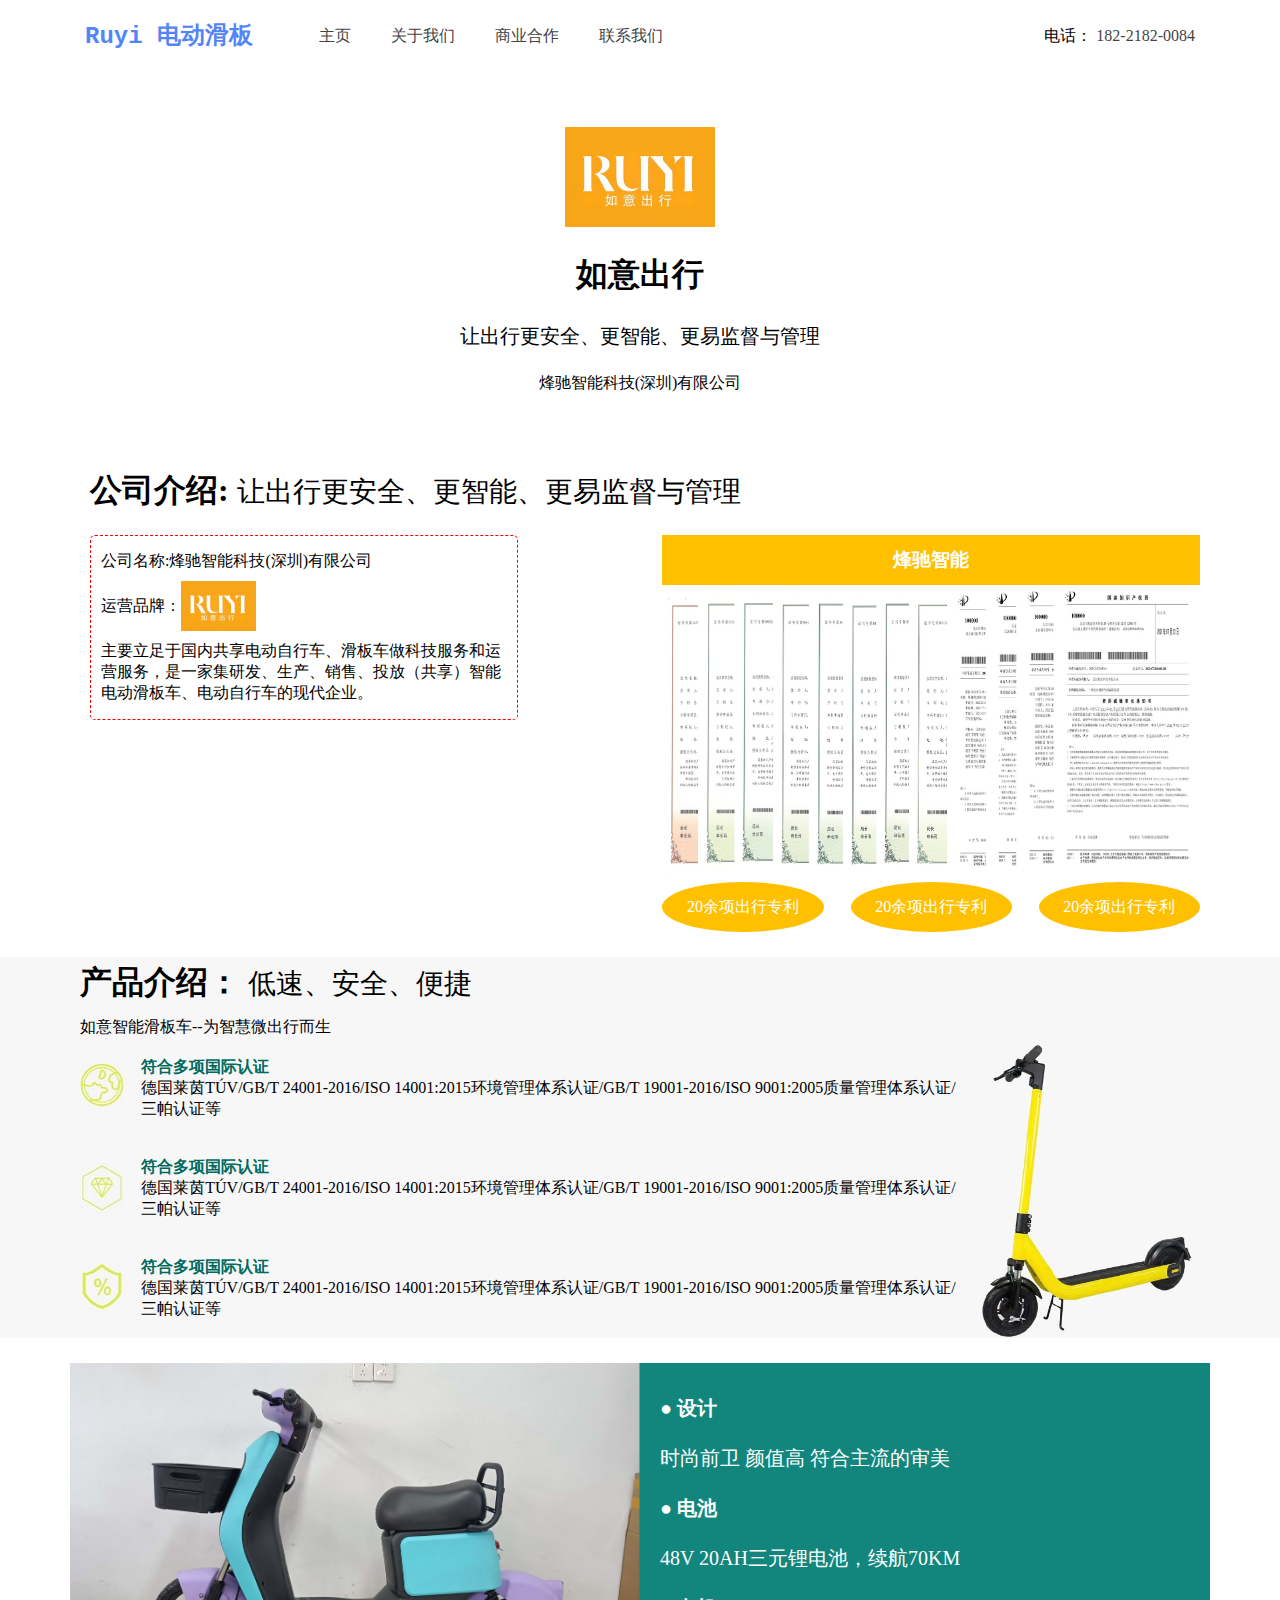
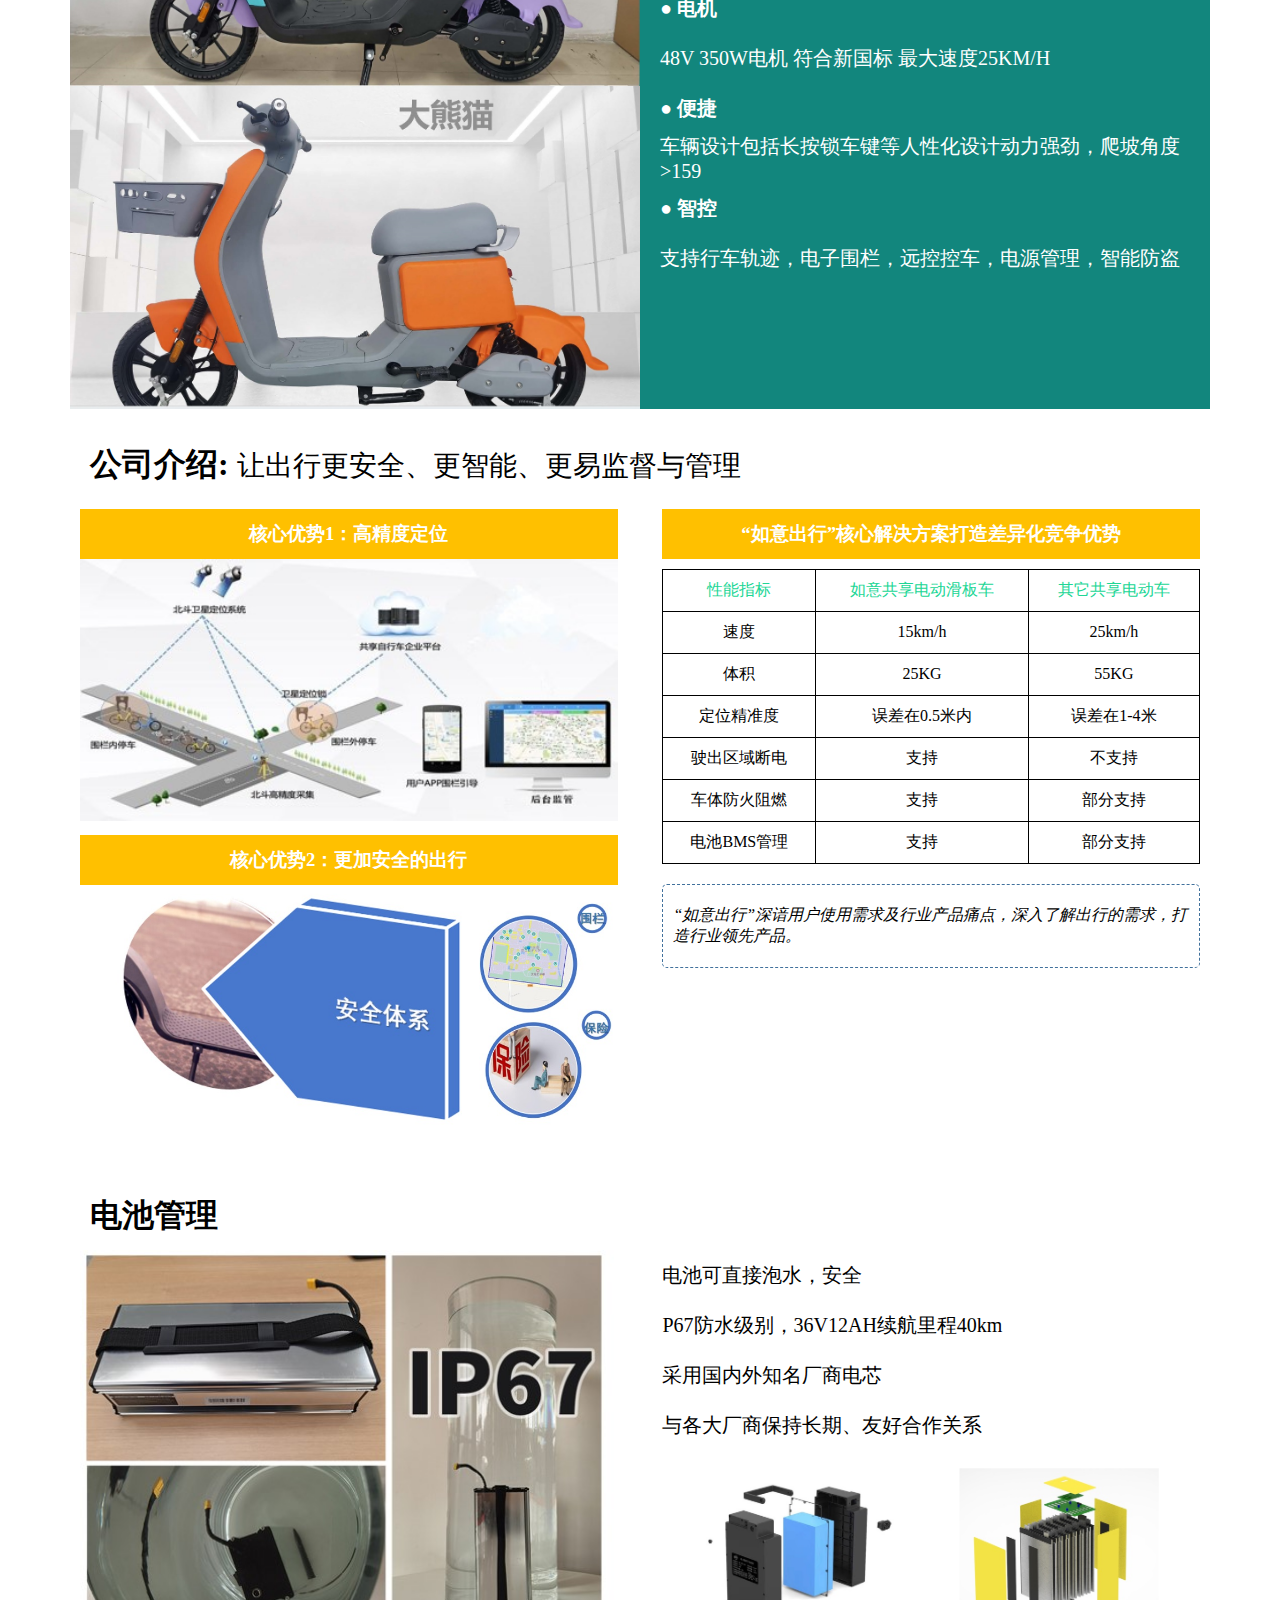
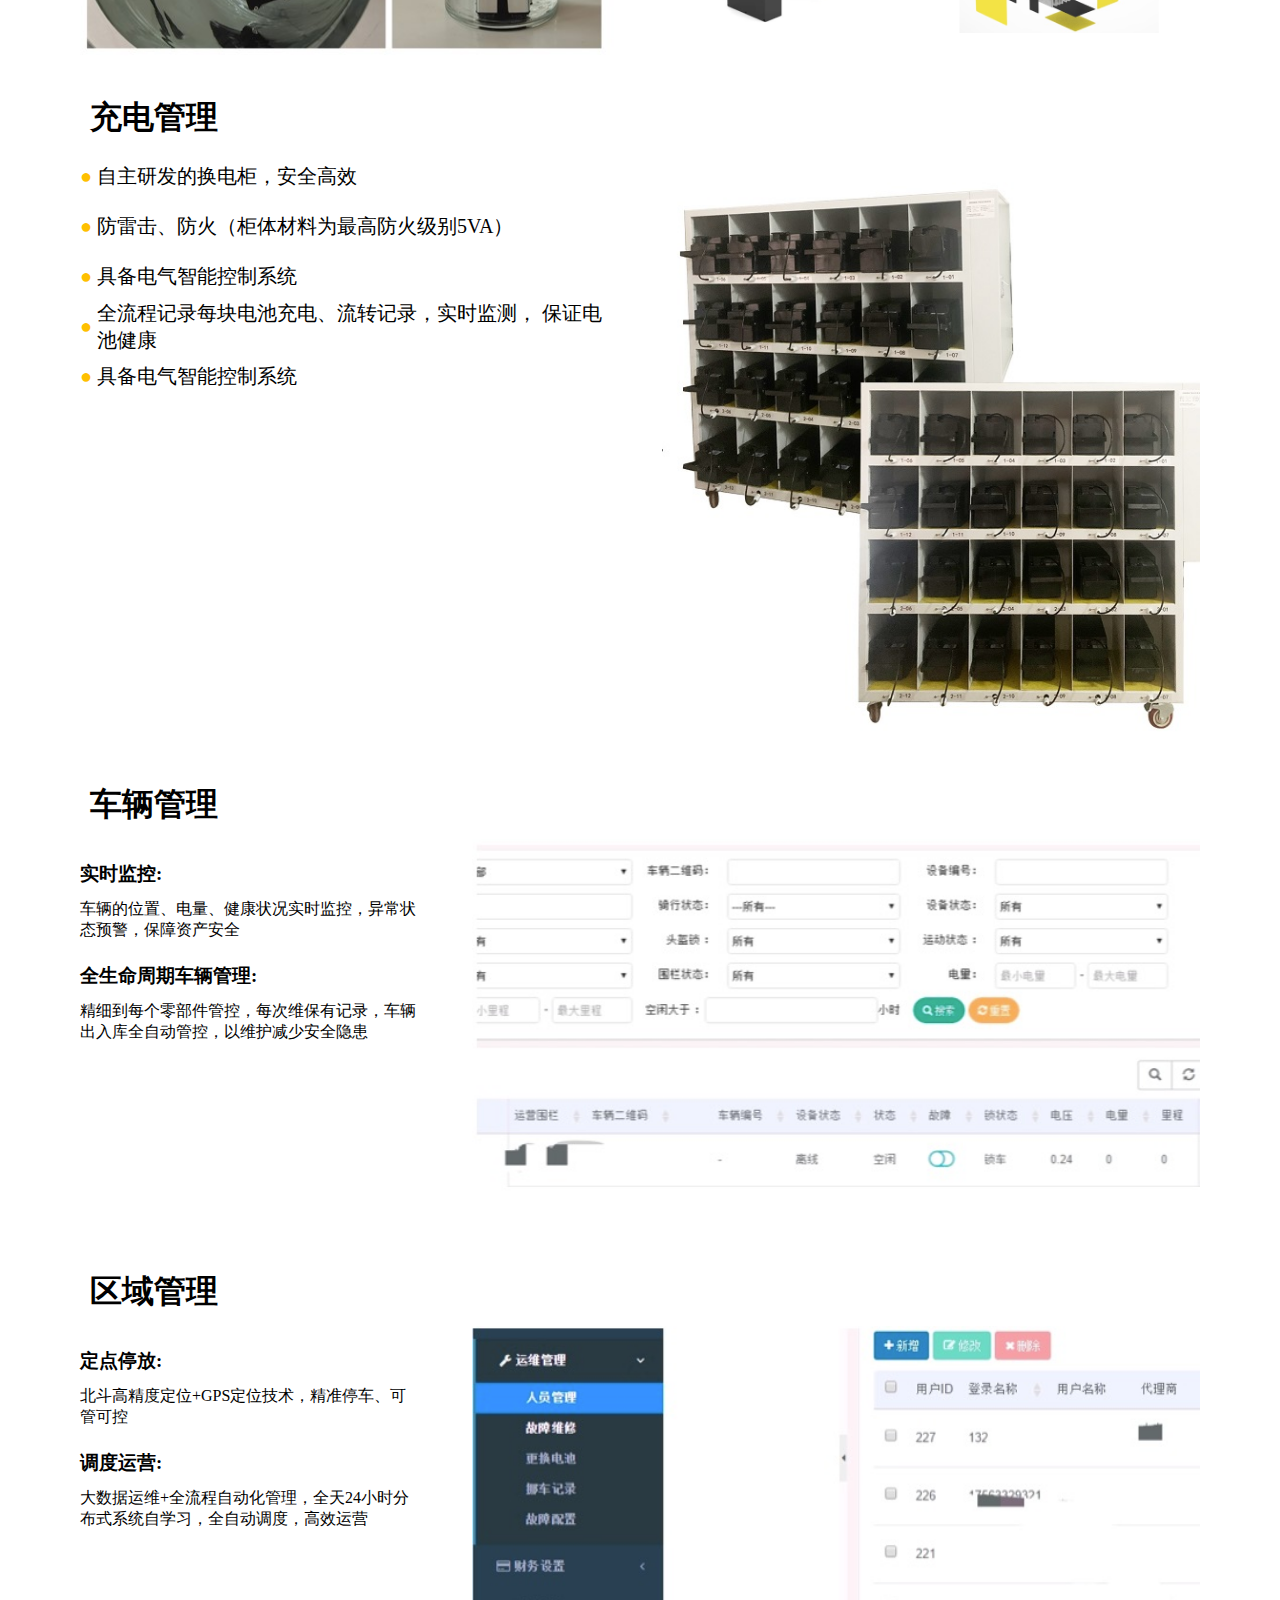
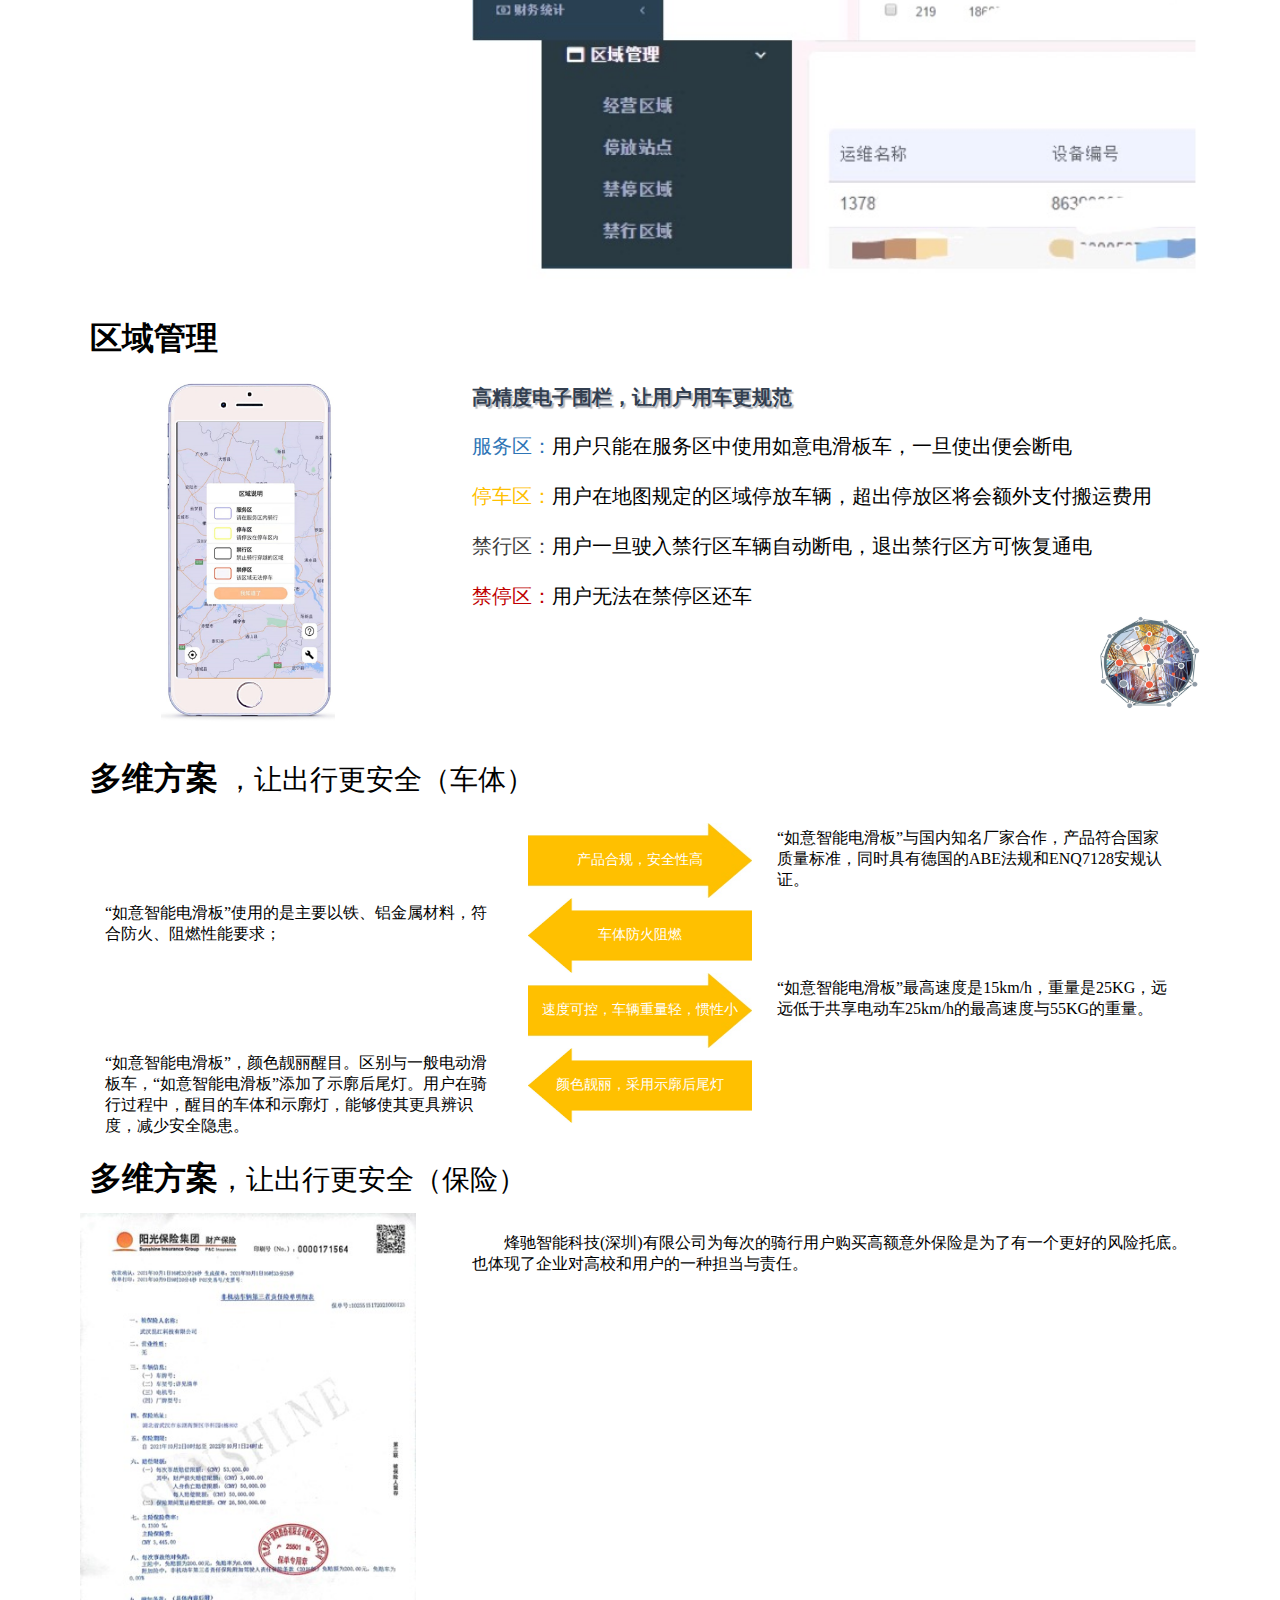
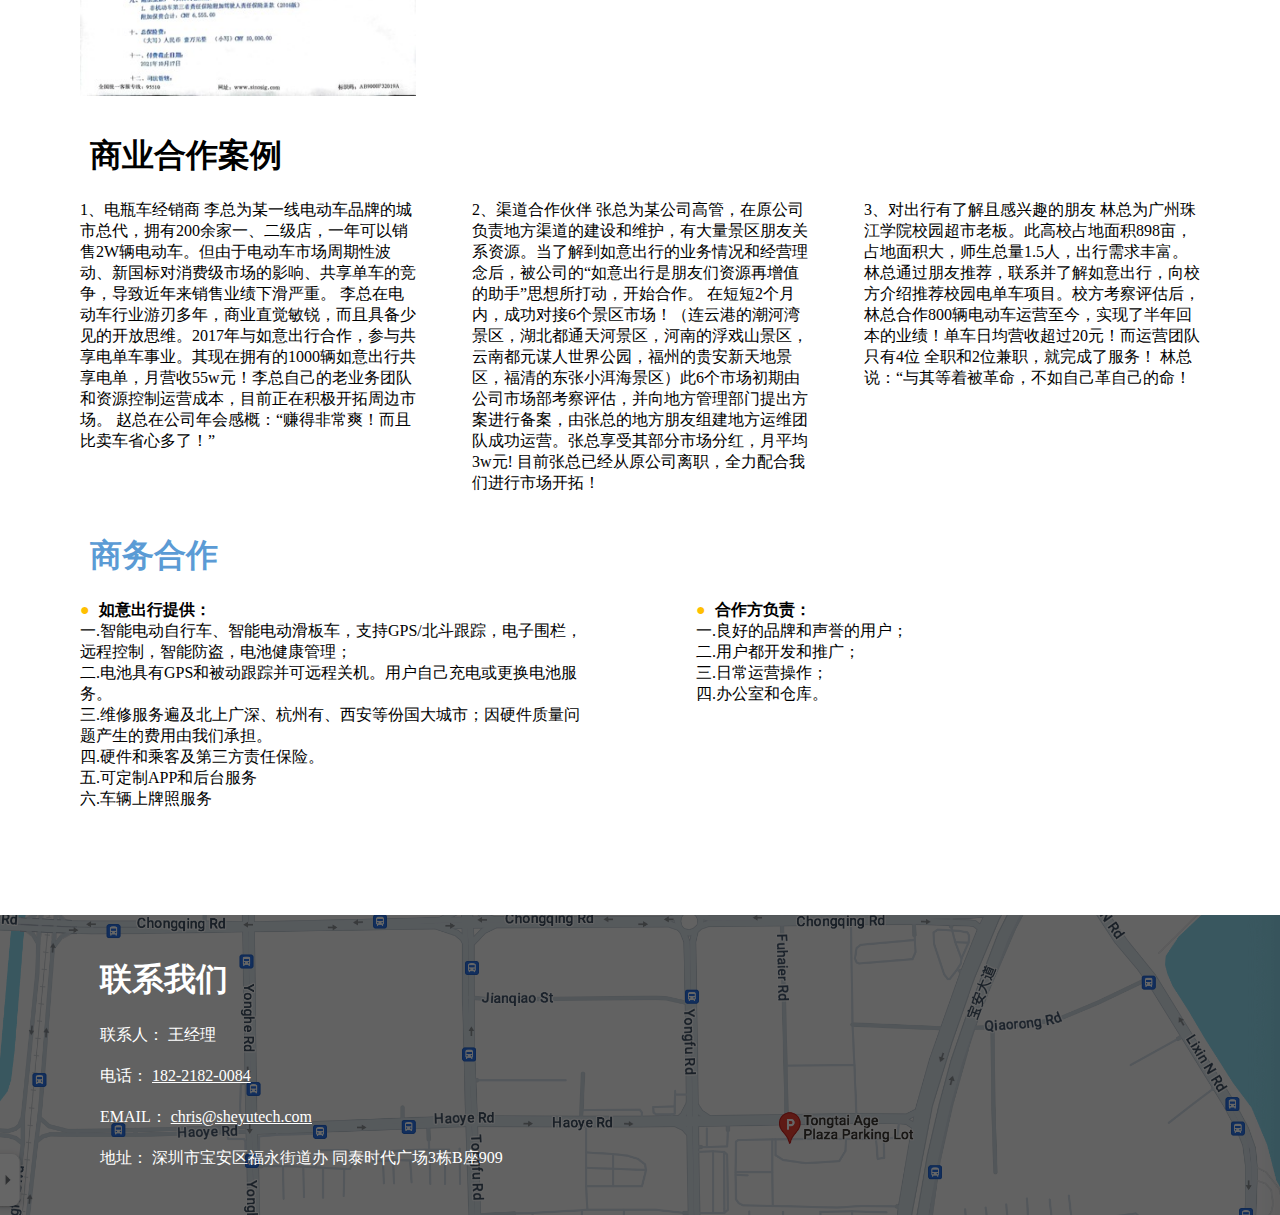
==== commit 1f69970c: "up com name" ====
--- a/index.html
+++ b/index.html
@@ -432,7 +432,7 @@
                     </div>
                     <div class="overview_boxRight overview_boxRight65">
                         <div class="br65_text">
-                            &nbsp; &nbsp; &nbsp; &nbsp;上海骑迹智能科技有限公司为每次的骑行用户购买高额意外保险是为了有一个更好的风险托底。也体现了企业对高校和用户的一种担当与责任。
+                            &nbsp; &nbsp; &nbsp; &nbsp; 烽驰智能科技(深圳)有限公司为每次的骑行用户购买高额意外保险是为了有一个更好的风险托底。也体现了企业对高校和用户的一种担当与责任。
                         </div>
                     </div>
                 </div>
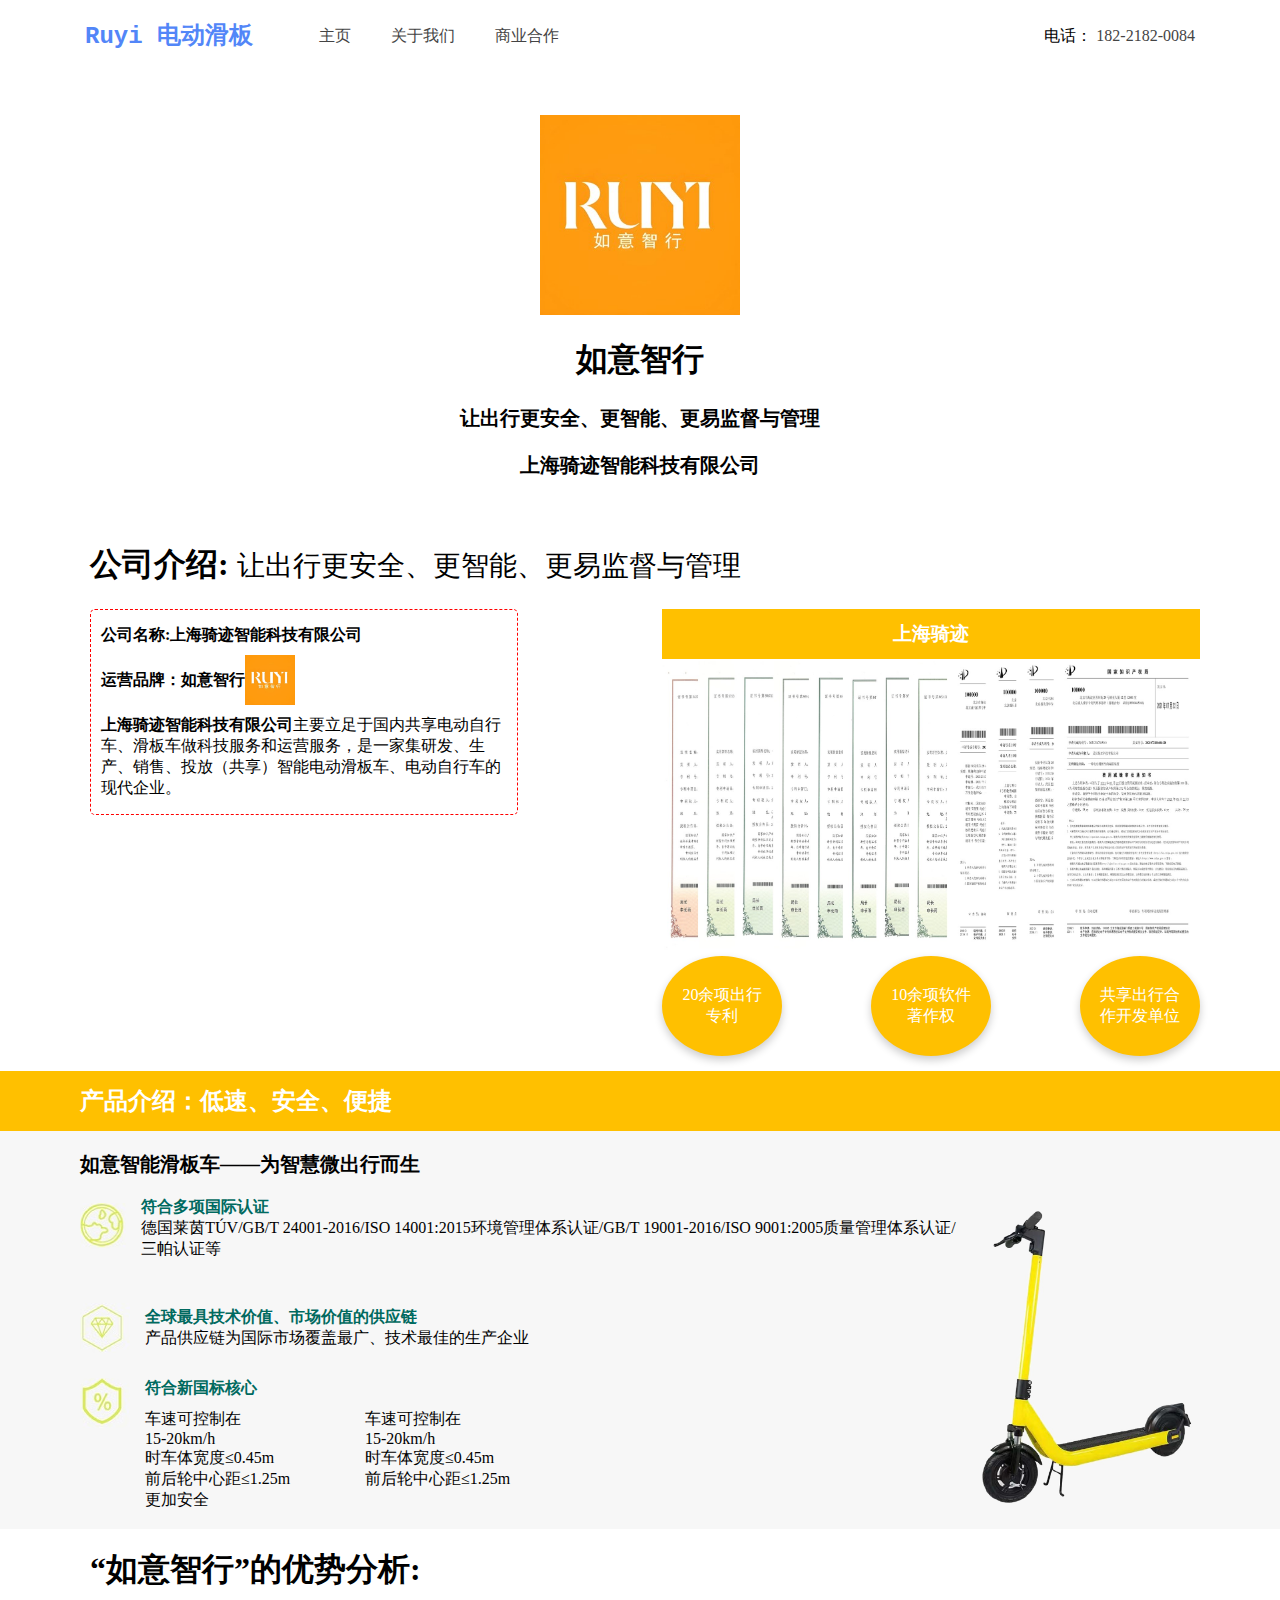
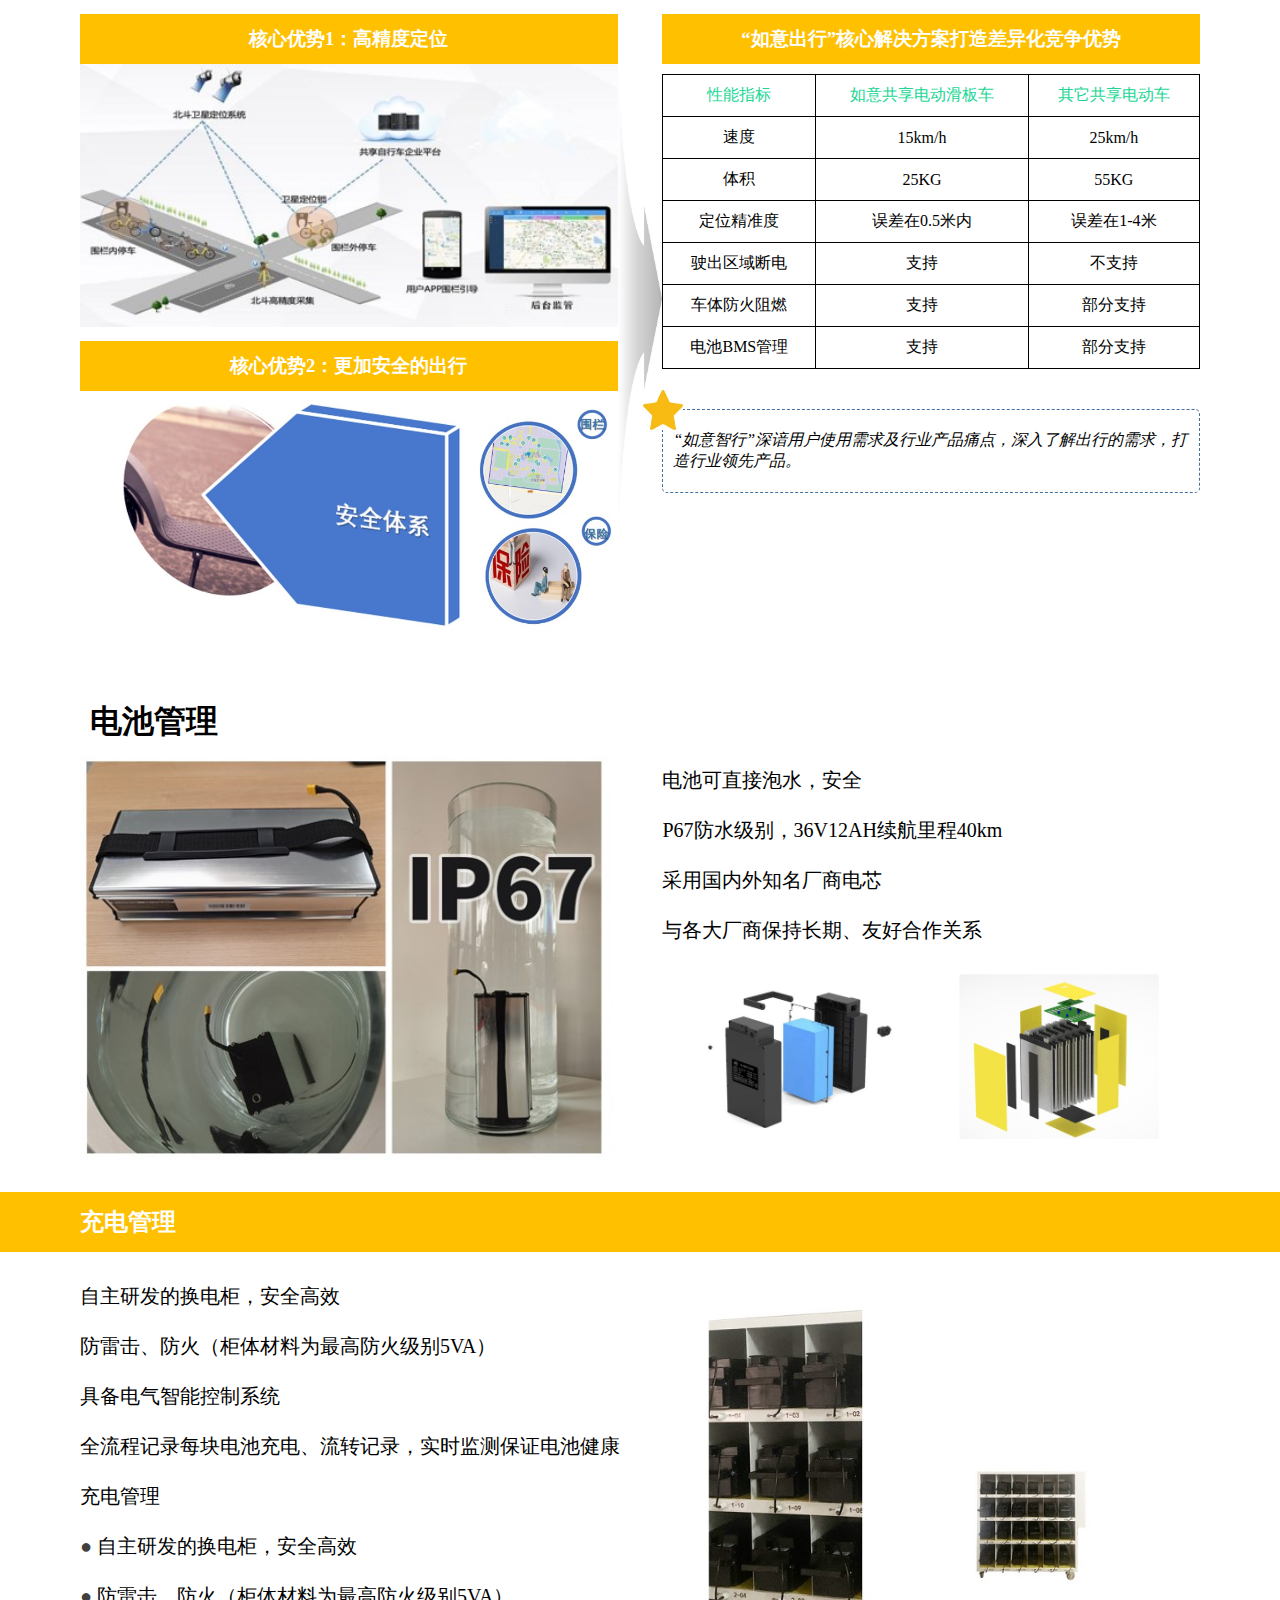
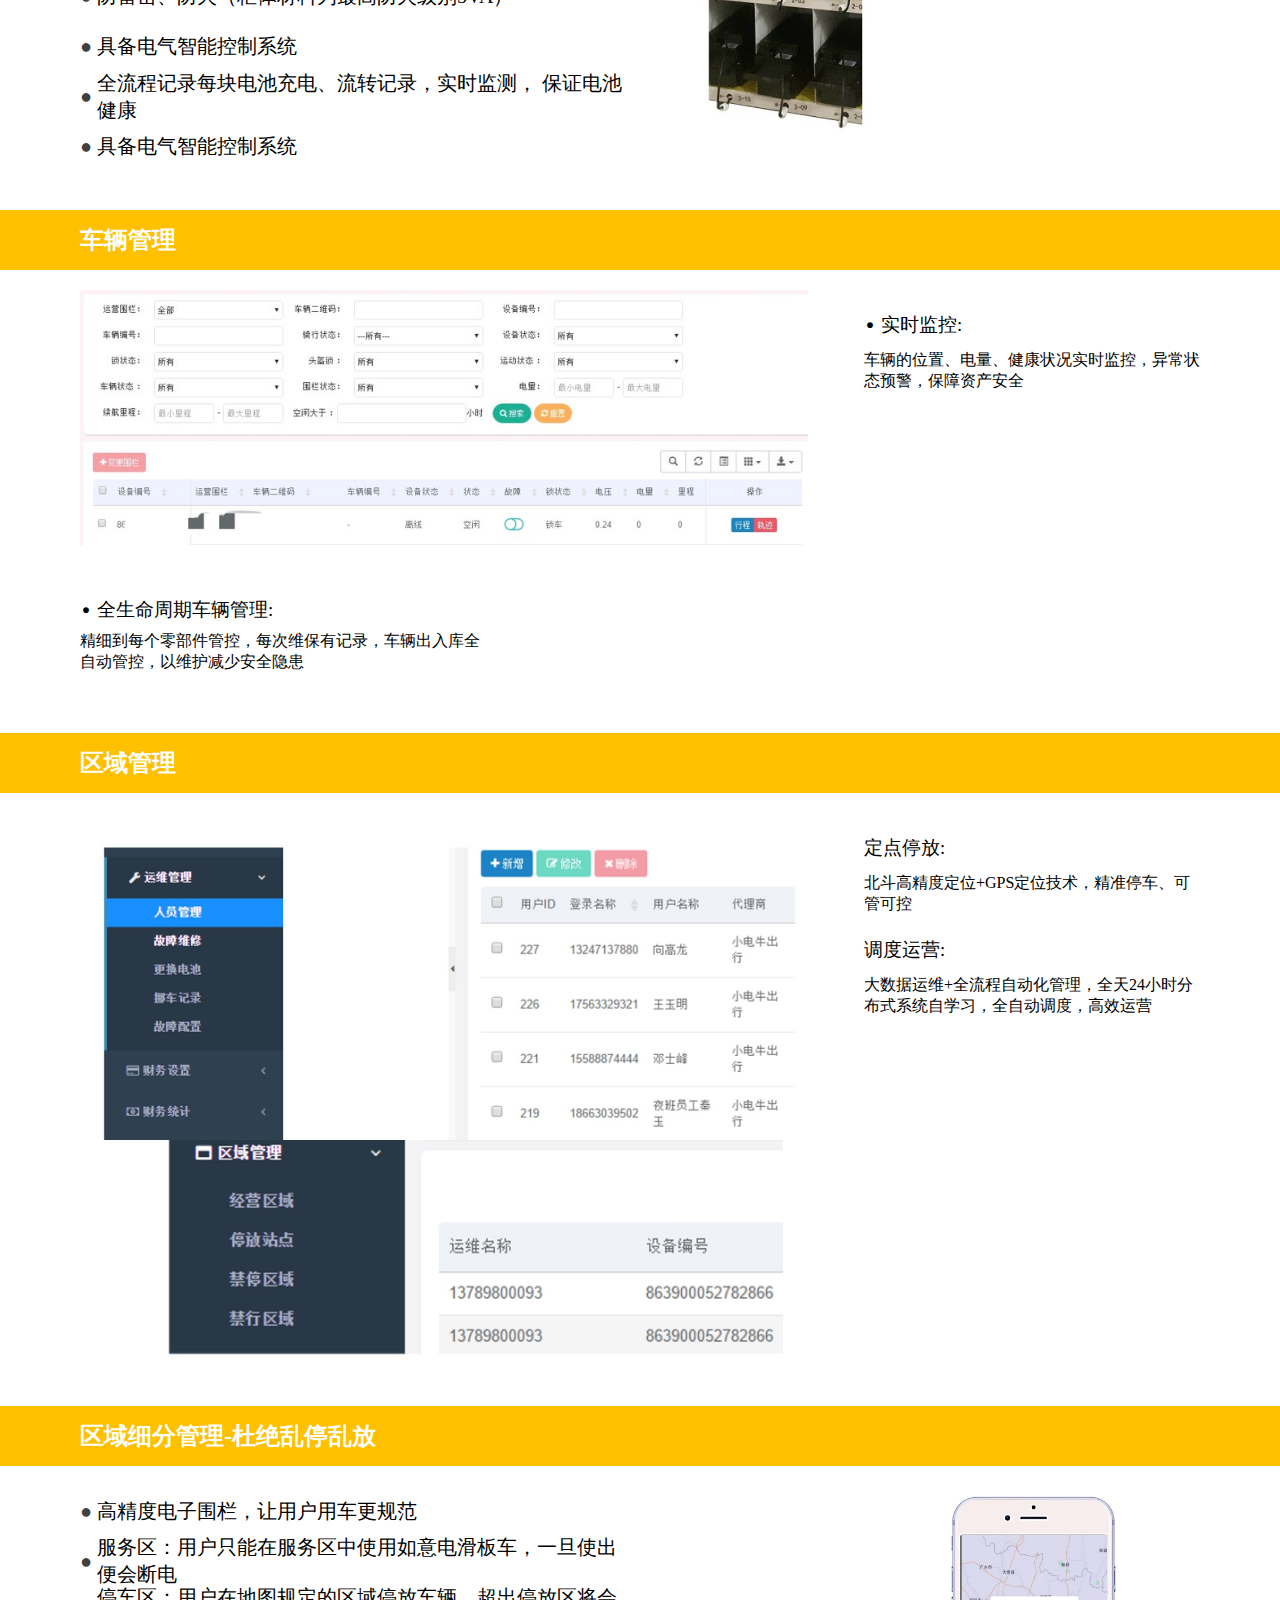
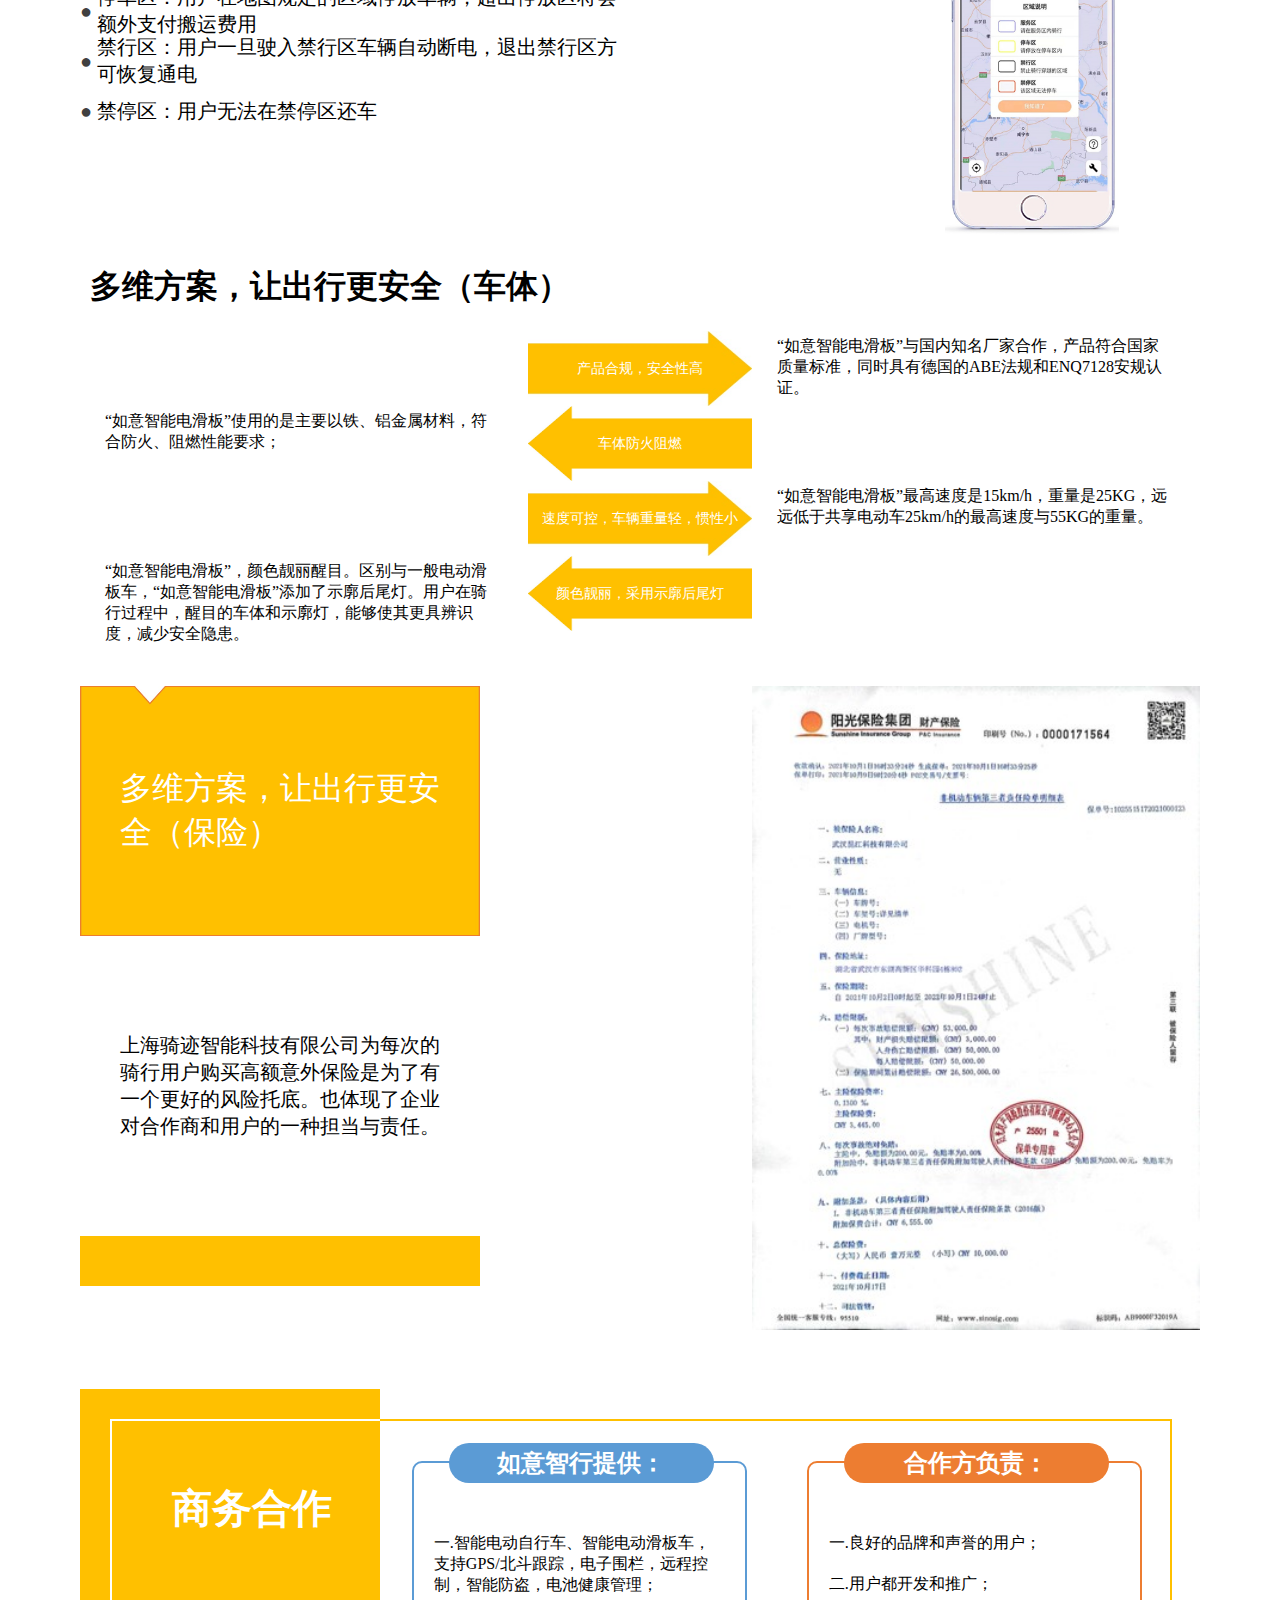
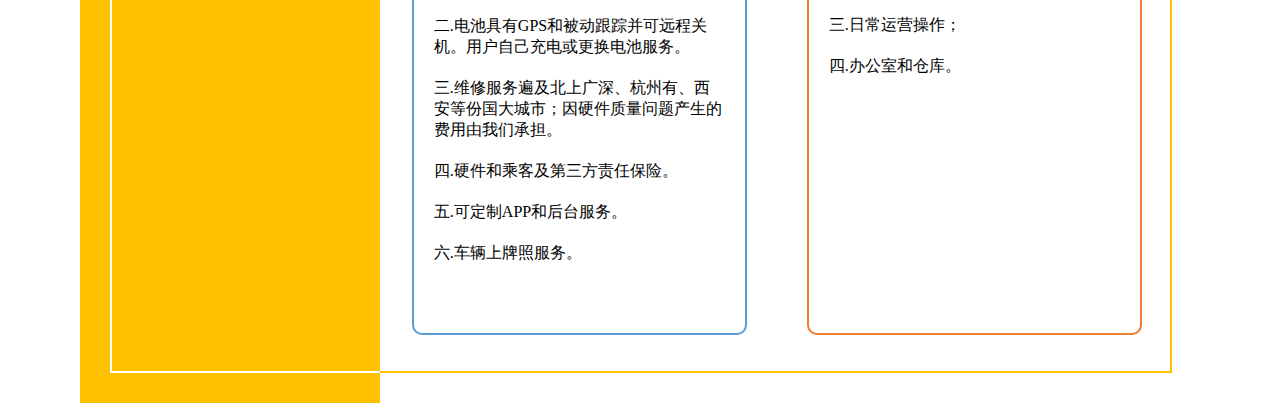
==== commit 1dc27c54: "2024.06.19的版本改动" ====
--- a/index.html
+++ b/index.html
@@ -4,7 +4,7 @@
 <head>
     <meta charset="UTF-8">
     <meta name="viewport" content="width=device-width, initial-scale=1.0">
-    <title>共享电动滑板-如意出行</title>
+    <title>共享电动滑板-如意智行</title>
     <link rel="stylesheet" href="./css/index.css">
     <link rel="stylesheet" href="./css/initDefault.css">
 </head>
@@ -24,9 +24,6 @@
                     <li>
                         <a href="#cooperate">商业合作</a>
                     </li>
-                    <li>
-                        <a href="#contactUs">联系我们</a>
-                    </li>
                 </ul>
                 <span class="head_nav_text">
                     电话： <a href="tel:18221820084">182-2182-0084</a>
@@ -46,17 +43,14 @@
             <li>
                 <a href="#cooperate">商业合作</a>
             </li>
-            <li>
-                <a href="#contactUs">联系我们</a>
-            </li>
         </ul>
 
         <main>
             <div id="home" class="overview_cs">
                 <img src="./image/loge.jpg" alt="loge">
-                <h3>如意出行</h3>
+                <h3>如意智行</h3>
                 <p>让出行更安全、更智能、更易监督与管理</p>
-                <p>烽驰智能科技(深圳)有限公司</p>
+                <p>上海骑迹智能科技有限公司</p>
             </div>
 
             <div id="overview" class="overview_cs2">
@@ -67,35 +61,35 @@
                 <div class="overview_box">
                     <div class="overview_boxLeft">
                         <div class="surround">
-                            <p>公司名称:烽驰智能科技(深圳)有限公司</p>
-                            <p>运营品牌：
+                            <p><strong>公司名称:上海骑迹智能科技有限公司</strong></p>
+                            <p><strong>运营品牌：如意智行</strong>
                                 <img src="./image/loge.jpg" alt="">
                             </p>
-                            <p>主要立足于国内共享电动自行车、滑板车做科技服务和运营服务，是一家集研发、生产、销售、投放（共享）智能电动滑板车、电动自行车的现代企业。　
+                            <p><strong>上海骑迹智能科技有限公司</strong>主要立足于国内共享电动自行车、滑板车做科技服务和运营服务，是一家集研发、生产、销售、投放（共享）智能电动滑板车、电动自行车的现代企业。　
                             </p>
                         </div>
 
                     </div>
                     <div class="overview_boxRight">
-                        <h3>烽驰智能</h3>
+                        <h3>上海骑迹</h3>
                         <img src="./image/01.jpg" alt="">
                         <ul class="br_list">
                             <li>20余项出行专利</li>
-                            <li>20余项出行专利</li>
-                            <li>20余项出行专利</li>
+                            <li>10余项软件著作权</li>
+                            <li>共享出行合作开发单位</li>
                         </ul>
                     </div>
                 </div>
             </div>
 
-            <div class="overview_cs3">
+            <div class="overview_cs3 overview_bg">
                 <div class="overview_cs3_box">
-                    <h3 class="overview_title">
+                    <h3 class="yellowBox_title">
                         产品介绍：
                         <span>低速、安全、便捷 </span>
                     </h3>
                     <div class="overview_text">
-                        如意智能滑板车--为智慧微出行而生
+                        如意智能滑板车——为智慧微出行而生
                     </div>
                     <div class="overview3_box">
                         <ul>
@@ -110,17 +104,29 @@
                             <li>
                                 <div class="li_icon"></div>
                                 <div class="li_text">
-                                    <h4>符合多项国际认证</h4>
-                                    <p>德国莱茵TÚV/GB/T 24001-2016/ISO 14001:2015环境管理体系认证/GB/T 19001-2016/ISO
-                                        9001:2005质量管理体系认证/三帕认证等</p>
+                                    <h4>全球最具技术价值、市场价值的供应链</h4>
+                                    <p>产品供应链为国际市场覆盖最广、技术最佳的生产企业</p>
                                 </div>
                             </li>
                             <li>
                                 <div class="li_icon"></div>
                                 <div class="li_text">
-                                    <h4>符合多项国际认证</h4>
-                                    <p>德国莱茵TÚV/GB/T 24001-2016/ISO 14001:2015环境管理体系认证/GB/T 19001-2016/ISO
-                                        9001:2005质量管理体系认证/三帕认证等</p>
+                                    <h4>符合新国标核心</h4>
+                                    <div class="textListSub">
+                                        <ul>
+                                            <li>车速可控制在</li>
+                                            <li>15-20km/h</li>
+                                            <li>时车体宽度≤0.45m</li>
+                                            <li>前后轮中心距≤1.25m</li>
+                                            <li>更加安全</li>
+                                        </ul>
+                                        <ul>
+                                            <li>车速可控制在</li>
+                                            <li>15-20km/h</li>
+                                            <li>时车体宽度≤0.45m</li>
+                                            <li>前后轮中心距≤1.25m</li>
+                                        </ul>
+                                    </div>
                                 </div>
                             </li>
                         </ul>
@@ -130,31 +136,9 @@
 
             </div>
 
-            <div class="overview_cs4">
-                <div class="overview_cs4_left">
-                    <img src="./image/04.jpg" alt="">
-                    <img src="./image/05.jpg" alt="">
-                </div>
-                <div class="overview_cs4_right">
-                    <ul>
-                        <li>设计</li>
-                        <li>时尚前卫 颜值高 符合主流的审美</li>
-                        <li>电池</li>
-                        <li>48V 20AH三元锂电池，续航70KM</li>
-                        <li>电机</li>
-                        <li>48V 350W电机 符合新国标 最大速度25KM/H</li>
-                        <li>便捷</li>
-                        <li>车辆设计包括长按锁车键等人性化设计动力强劲，爬坡角度>159</li>
-                        <li>智控</li>
-                        <li>支持行车轨迹，电子围栏，远控控车，电源管理，智能防盗</li>
-                    </ul>
-                </div>
-            </div>
-
             <div class="overview_cs2">
                 <h3 class="overview_title">
-                    公司介绍:
-                    <span>让出行更安全、更智能、更易监督与管理</span>
+                    “如意智行”的优势分析:
                 </h3>
                 <div class="overview_box">
                     <div class="overview_boxRight">
@@ -163,6 +147,7 @@
                         <h3>核心优势2：更加安全的出行</h3>
                         <img src="./image/07.jpg" alt="">
                     </div>
+                    <div class="overview_arrow"></div>
                     <div class="overview_boxRight">
                         <h3>“如意出行”核心解决方案打造差异化竞争优势
                         </h3>
@@ -231,8 +216,9 @@
                             </tr>
                         </table>
                         <div class="tabBottomText">
+                            <img src="./image/star.jpg" alt="star">
                             <i>
-                                “如意出行”深谙用户使用需求及行业产品痛点，深入了解出行的需求，打造行业领先产品。
+                                “如意智行”深谙用户使用需求及行业产品痛点，深入了解出行的需求，打造行业领先产品。
                             </i>
                         </div>
                     </div>
@@ -263,97 +249,120 @@
                 </div>
             </div>
 
-            <div class="overview_cs2">
-                <h3 class="overview_title">
-                    充电管理
-                </h3>
-                <div class="overview_box">
-                    <div class="overview_boxRight">
-                        <ul class="boxRight_ul">
-                            <li>自主研发的换电柜，安全高效</li>
-                            <li>防雷击、防火（柜体材料为最高防火级别5VA）
-                            </li>
-                            <li>具备电气智能控制系统</li>
-                            <li>全流程记录每块电池充电、流转记录，实时监测， 保证电池健康</li>
-                            <li>具备电气智能控制系统</li>
-                        </ul>
-                    </div>
-                    <div class="overview_boxRight">
-                        <img src="./image/10.jpg" alt="">
-                    </div>
-                </div>
-            </div>
-            <div class="overview_cs2">
-                <h3 class="overview_title">
-                    车辆管理
-                </h3>
-                <div class="overview_box">
-                    <div class="overview_boxRight overview_boxRight30">
-                        <h3 class="bor_text00">实时监控:</h3>
-                        <div class="bor_textCenter">
-                            车辆的位置、电量、健康状况实时监控，异常状态预警，保障资产安全
-                        </div>
-                        <h3 class="bor_text00">全生命周期车辆管理:</h3>
-                        <div class="bor_textCenter">
-                            精细到每个零部件管控，每次维保有记录，车辆出入库全自动管控，以维护减少安全隐患
-                        </div>
-                    </div>
-                    <div class="overview_boxRight overview_boxRight65">
-                        <img src="./image/11.jpg" alt="">
-                    </div>
-                </div>
-            </div>
-
-            <div class="overview_cs2">
-                <h3 class="overview_title">
-                    区域管理
-                </h3>
-                <div class="overview_box">
-                    <div class="overview_boxRight overview_boxRight30">
-                        <h3 class="bor_text00">定点停放:</h3>
-                        <div class="bor_textCenter">
-                            北斗高精度定位+GPS定位技术，精准停车、可管可控
-                        </div>
-                        <h3 class="bor_text00">调度运营:</h3>
-                        <div class="bor_textCenter">
-                            大数据运维+全流程自动化管理，全天24小时分布式系统自学习，全自动调度，高效运营
-                        </div>
-                    </div>
-                    <div class="overview_boxRight overview_boxRight65">
-                        <img src="./image/12.jpg" alt="">
-                    </div>
-                </div>
-            </div>
-
-            <div class="overview_cs2">
-                <h3 class="overview_title">
-                    区域管理
-                </h3>
-                <div class="overview_box">
-                    <div class="overview_boxRight overview_boxRight30">
-                        <div class="overview_boxRight30_img">
-                            <img src="./image/13.jpg" alt="">
-                        </div>
-                    </div>
-                    <div class="overview_boxRight overview_boxRight65">
-                        <h4>高精度电子围栏，让用户用车更规范</h4>
-                        <p><span>服务区：</span>用户只能在服务区中使用如意电滑板车，一旦使出便会断电
-                        </p>
-                        <p><span>停车区：</span>用户在地图规定的区域停放车辆，超出停放区将会额外支付搬运费用
-                        </p>
-                        <p><span>禁行区：</span>用户一旦驶入禁行区车辆自动断电，退出禁行区方可恢复通电
-                        </p>
-                        <p><span>禁停区：</span>用户无法在禁停区还车
-                        </p>
-                        <img src="./image/14.jpg" alt="rigBot">
+            <div class="advancedBox">
+                <div class="overview_cs2 overview_bg">
+                    <h3 class="yellowBox_title">
+                        充电管理
+                    </h3>
+                    <div class="overview_box">
+                        <div class="overview_boxRight boxRightAdv">
+                            <div class="boxRight_list">
+                                <p>
+                                    自主研发的换电柜，安全高效
+                                </p>
+                                <p>防雷击、防火（柜体材料为最高防火级别5VA）</p>
+                                <p>具备电气智能控制系统</p>
+                                <p>全流程记录每块电池充电、流转记录，实时监测保证电池健康</p>
+                                <p>充电管理</p>
+                            </div>
+                            <ul class="boxRight_ul">
+                                <li>自主研发的换电柜，安全高效</li>
+                                <li>防雷击、防火（柜体材料为最高防火级别5VA）
+                                </li>
+                                <li>具备电气智能控制系统</li>
+                                <li>全流程记录每块电池充电、流转记录，实时监测， 保证电池健康</li>
+                                <li>具备电气智能控制系统</li>
+                            </ul>
+                        </div>
+                        <div class="overview_boxRight">
+                            <img src="./image/10.jpg" alt="">
+                        </div>
+                    </div>
+                </div>
+            </div>
+
+            <div class="advancedBox">
+                <div class="overview_cs2 overview_bg">
+                    <h3 class="yellowBox_title">
+                        车辆管理
+                    </h3>
+                    <div class="overview_box">
+                        <div class="overview_boxRight overview_boxRight65">
+                            <img src="./image/11.jpg" alt="">
+                            <div class="boxSub300">
+                                <h3 class="bor_text00 textRoutine">
+                                    <span class="tetxtSpot">·</span>
+                                    全生命周期车辆管理:
+                                </h3>
+                                <div class="bor_textCenter">
+                                    精细到每个零部件管控，每次维保有记录，车辆出入库全自动管控，以维护减少安全隐患
+                                </div>
+                            </div>
+                        </div>
+                        <div class="overview_boxRight overview_boxRight30">
+                            <h3 class="bor_text00 textRoutine">
+                                <span class="tetxtSpot">·</span>
+                                实时监控:
+                            </h3>
+                            <div class="bor_textCenter">
+                                车辆的位置、电量、健康状况实时监控，异常状态预警，保障资产安全
+                            </div>
+                        </div>
+                    </div>
+                </div>
+            </div>
+
+            <div class="advancedBox">
+                <div class="overview_cs2 overview_bg">
+                    <h3 class="yellowBox_title">
+                        区域管理
+                    </h3>
+                    <div class="overview_box">
+                        <div class="overview_boxRight overview_boxRight65">
+                            <img src="./image/12.jpg" alt="">
+                        </div>
+                        <div class="overview_boxRight overview_boxRight30">
+                            <h3 class="bor_text00 textRoutine">定点停放:</h3>
+                            <div class="bor_textCenter">
+                                北斗高精度定位+GPS定位技术，精准停车、可管可控
+                            </div>
+                            <h3 class="bor_text00 textRoutine">调度运营:</h3>
+                            <div class="bor_textCenter">
+                                大数据运维+全流程自动化管理，全天24小时分布式系统自学习，全自动调度，高效运营
+                            </div>
+                        </div>
+                    </div>
+                </div>
+            </div>
+
+            <div class="advancedBox">
+                <div class="overview_cs2 overview_bg">
+                    <h3 class="yellowBox_title">
+                        区域细分管理-杜绝乱停乱放
+                    </h3>
+                    <div class="overview_box">
+                        <div class="overview_boxRight boxRightAdv">
+                            <ul class="boxRight_ul">
+                                <li>高精度电子围栏，让用户用车更规范</li>
+                                <li>服务区：用户只能在服务区中使用如意电滑板车，一旦使出便会断电</li>
+                                <li>停车区：用户在地图规定的区域停放车辆，超出停放区将会额外支付搬运费用</li>
+                                <li>禁行区：用户一旦驶入禁行区车辆自动断电，退出禁行区方可恢复通电</li>
+                                <li>禁停区：用户无法在禁停区还车</li>
+                            </ul>
+                        </div>
+                        <div class="overview_boxRight overview_boxRight30">
+                            <div class="overview_boxRight30_img">
+                                <img src="./image/13.jpg" alt="">
+                            </div>
+                        </div>
                     </div>
                 </div>
             </div>
 
             <div class="overview_cs7">
                 <h3 class="overview_title">
-                    多维方案
-                    <span class="overview_title_ins">，让出行更安全（车体）</span>
+                    多维方案，让出行更安全（车体）
+                    <!-- <span class="overview_title_ins">，让出行更安全（车体）</span> -->
                 </h3>
                 <div class="overview_box7">
                     <div class="overview_box_cenTi">
@@ -421,51 +430,63 @@
 
             </div>
 
-            <div class="overview_cs2">
-                <h3 class="overview_title">
+            <div class="overview_cs2 overview_supd">
+                <!-- <h3 class="overview_title">
                     多维方案<span class="overview_title_ins">，让出行更安全（保险）</span>
-                </h3>
+                </h3> -->
                 <div class="overview_box">
-                    <div class="overview_boxRight overview_boxRight30">
+
+                    <div class="overview_boxRight">
+                        <div class="multidimensionalBox">
+                            <div class="multidimensionalBox_title">
+                                多维方案，让出行更安全（保险）
+                            </div>
+                            <div class="multidimensionalBox_main">
+                                上海骑迹智能科技有限公司为每次的骑行用户购买高额意外保险是为了有一个更好的风险托底。也体现了企业对合作商和用户的一种担当与责任。
+                            </div>
+                            <div class="multidimensionalBox_foot"></div>
+                        </div>
+                    </div>
+                    <div class="overview_boxRight overview_boxRight40">
                         <img src="./image/15.jpg" alt="">
-
-                    </div>
-                    <div class="overview_boxRight overview_boxRight65">
-                        <div class="br65_text">
-                            &nbsp; &nbsp; &nbsp; &nbsp; 烽驰智能科技(深圳)有限公司为每次的骑行用户购买高额意外保险是为了有一个更好的风险托底。也体现了企业对高校和用户的一种担当与责任。
-                        </div>
-                    </div>
-                </div>
-            </div>
-
-            <div id="cooperate" class="overview_cs5">
-                <h3 class="overview_title">
-                    商业合作案例
-                </h3>
-                <div class="overview_box">
-                    <div class="overview_box_text5">1、电瓶车经销商
-                        李总为某一线电动车品牌的城市总代，拥有200余家一、二级店，一年可以销售2W辆电动车。但由于电动车市场周期性波动、新国标对消费级市场的影响、共享单车的竞争，导致近年来销售业绩下滑严重。
-                        李总在电动车行业游刃多年，商业直觉敏锐，而且具备少见的开放思维。2017年与如意出行合作，参与共享电单车事业。其现在拥有的1000辆如意出行共享电单，月营收55w元！李总自己的老业务团队和资源控制运营成本，目前正在积极开拓周边市场。
-
-                        赵总在公司年会感概：“赚得非常爽！而且比卖车省心多了！”
-                    </div>
-                    <div class="overview_box_text5">2、渠道合作伙伴
-                        张总为某公司高管，在原公司负责地方渠道的建设和维护，有大量景区朋友关系资源。当了解到如意出行的业务情况和经营理念后，被公司的“如意出行是朋友们资源再增值的助手”思想所打动，开始合作。
-
-                        在短短2个月内，成功对接6个景区市场！（连云港的潮河湾景区，湖北都通天河景区，河南的浮戏山景区，云南都元谋人世界公园，福州的贵安新天地景区，福清的东张小洱海景区）此6个市场初期由公司市场部考察评估，并向地方管理部门提出方案进行备案，由张总的地方朋友组建地方运维团队成功运营。张总享受其部分市场分红，月平均3w元!
-
-                        目前张总已经从原公司离职，全力配合我们进行市场开拓！
-                    </div>
-                    <div class="overview_box_text5">3、对出行有了解且感兴趣的朋友
-
-                        林总为广州珠江学院校园超市老板。此高校占地面积898亩，占地面积大，师生总量1.5人，出行需求丰富。
-
-                        林总通过朋友推荐，联系并了解如意出行，向校方介绍推荐校园电单车项目。校方考察评估后，
-                        林总合作800辆电动车运营至今，实现了半年回本的业绩！单车日均营收超过20元！而运营团队只有4位
-
-                        全职和2位兼职，就完成了服务！
-
-                        林总说：“与其等着被革命，不如自己革自己的命！
+                    </div>
+                </div>
+            </div>
+
+            <div id="cooperate" class="overview_csFoot">
+                <div class="csFoot_left">
+                    <div class="cslWire">
+                        <div class="cslWireText">
+                            商务合作
+                        </div>
+                    </div>
+                </div>
+                <div class="csFoot_right">
+                    <div class="csrWire">
+                        <div class="csrWire_left">
+                            <div class="csfBoxCenter">
+                                <div class="csfBoxCenterText">如意智行提供：</div>
+                                <ul class="csfBoxCenterList">
+                                    <li>一.智能电动自行车、智能电动滑板车，支持GPS/北斗跟踪，电子围栏，远程控制，智能防盗，电池健康管理；</li>
+                                    <li>二.电池具有GPS和被动跟踪并可远程关机。用户自己充电或更换电池服务。</li>
+                                    <li>三.维修服务遍及北上广深、杭州有、西安等份国大城市；因硬件质量问题产生的费用由我们承担。</li>
+                                    <li>四.硬件和乘客及第三方责任保险。</li>
+                                    <li>五.可定制APP和后台服务。</li>
+                                    <li>六.车辆上牌照服务。 </li>
+                                </ul>
+                            </div>
+                        </div>
+                        <div class="csrWire_right">
+                            <div class="csfBoxCenter">
+                                <div class="csfBoxCenterText">合作方负责：</div>
+                                <ul class="csfBoxCenterList">
+                                    <li>一.良好的品牌和声誉的用户；</li>
+                                    <li>二.用户都开发和推广；</li>
+                                    <li>三.日常运营操作；</li>
+                                    <li>四.办公室和仓库。</li>
+                                </ul>
+                            </div>
+                        </div>
                     </div>
                 </div>
             </div>
@@ -476,19 +497,17 @@
                 </h3>
                 <div class="overview_box">
                     <div class="overview_box_text6">
-                        <h4 class="overview_box_text6Bot">如意出行提供：
+                        <h4 class="overview_box_text6Bot">如意智行提供：
                         </h4>
                         <div class="text6_box">
-                            <p>一.智能电动自行车、智能电动滑板车，支持GPS/北斗跟踪，电子围栏，远程控制，智能防盗，电池健康管理；
-                            </p>
-                            <p>二.电池具有GPS和被动跟踪并可远程关机。用户自己充电或更换电池服务。
-                            </p>
+                            <p>一.智能电动自行车、智能电动滑板车，支持GPS/北斗跟踪，电子围栏，远程控制，智能防盗，电池健康管理；</p>
+                            <p>二.电池具有GPS和被动跟踪并可远程关机。用户自己充电或更换电池服务。</p>
                             <p>
                                 三.维修服务遍及北上广深、杭州有、西安等份国大城市；因硬件质量问题产生的费用由我们承担。
                             </p>
                             <p>四.硬件和乘客及第三方责任保险。</p>
-                            <p>五.可定制APP和后台服务</p>
-                            <p>六.车辆上牌照服务
+                            <p>五.可定制APP和后台服务。</p>
+                            <p>六.车辆上牌照服务。
                             </p>
                         </div>
                     </div>
@@ -512,21 +531,6 @@
                 </div>
             </div>
         </main>
-
-        <footer>
-            <div id="contactUs" class="foot_masking">
-                <div class="masking_content">
-                    <h3>联系我们</h3>
-                    <ul class="boxContact">
-                        <li>联系人： 王经理</li>
-                        <li>电话： <a href="tel:18221820084">182-2182-0084</a></li>
-                        <li>EMAIL： <a href="mailto:chris@sheyutech.com">chris@sheyutech.com</a></li>
-                        <li>地址： 深圳市宝安区福永街道办
-                            同泰时代广场3栋B座909</li>
-                    </ul>
-                </div>
-            </div>
-        </footer>
     </div>
 </body>
 <script>
--- a/css/index.css
+++ b/css/index.css
@@ -94,28 +94,34 @@
 }
 
 .overview_cs img[alt="loge"] {
-    height: 100px;
+    height: 200px;
     width: auto;
     object-fit: contain;
+    margin-bottom: 20px;
 }
 
 .overview_cs h3 {
     font-size: 2rem;
+    font-weight: 600;
     height: 50px;
     width: 100%;
     display: flex;
     align-items: center;
     justify-content: center;
-    font-family: 'Pacifico', Courier, monospace;
+    /* font-family: 'Pacifico', Courier, monospace; */
 }
 
 .overview_cs p:nth-last-child(2) {
     font-size: 1.25rem;
+    font-weight: 600;
+    margin: 20px 0;
 }
 
 .overview_cs p:last-child {
-    font-size: 1rem;
-}
+    font-size: 1.25rem;
+    font-weight: 600;
+}
+
 
 .overview_cs2 {
     width: 100%;
@@ -128,6 +134,10 @@
     padding: 0 10px;
 }
 
+.overview_supd {
+    margin: 40px 0;
+}
+
 .overview_title {
     font-size: 2rem;
     height: 50px;
@@ -171,13 +181,45 @@
     height: 100%;
 }
 
+.boxRightAdv {
+    width: 49%;
+}
+
+.overview_arrow {
+    width: 4%;
+    height: 100%;
+    min-height: 500px;
+    background: url(../image/arrow.jpg) no-repeat;
+    background-size: 100% 100%;
+    /* background-color: #006A5F; */
+    margin-top: 40px;
+}
+
 .overview_boxRight30 {
     width: 30%;
+}
+
+.overview_boxRight40 {
+    width: 40%;
 }
 
 .overview_boxRight65 {
     width: 65%;
     position: relative;
+}
+
+.boxSub300 {
+    width: 400px;
+    margin: 40px 0;
+}
+
+.boxSub300>.bor_text00 {
+    color: #000;
+    background-color: transparent;
+    display: flex;
+    flex-flow: row nowrap;
+    justify-content: flex-start;
+    align-items: center;
 }
 
 .surround>p {
@@ -293,12 +335,21 @@
 }
 
 .overview_boxRight>.tabBottomText {
-    margin-top: 20px;
+    margin-top: 40px;
     box-sizing: border-box;
     width: 100%;
     padding: 20px 10px;
     border: 1px dashed #41719C;
     border-radius: 5px;
+    position: relative;
+}
+
+.tabBottomText img[alt="star"] {
+    position: absolute;
+    top: -20px;
+    left: -20px;
+    width: 40px;
+    height: 40px;
 }
 
 .overview_boxRight>.boxRight_list {
@@ -323,7 +374,7 @@
 
 .overview_boxRight>.boxRight_ul>li::before {
     content: "● ";
-    color: #FFC000;
+    color: #404040;
     margin-right: 5px;
 }
 
@@ -336,6 +387,22 @@
     align-items: center;
 }
 
+.bor_text00>.tetxtSpot {
+    font-size: 36px;
+    color: #000;
+    margin-right: 5px;
+    font-weight: 600;
+}
+
+.bor_textCenter {
+    font-weight: 24px;
+}
+
+.textRoutine {
+    font-weight: 24px;
+    font-weight: 500;
+}
+
 .boxRight_img {
     width: 100%;
 }
@@ -354,16 +421,18 @@
 }
 
 .br_list li {
-    width: 30%;
-    min-height: 50px;
-    word-wrap: break-word;
-    border-radius: 100%;
+    width: 120px;
+    height: 100px;
+    box-sizing: border-box;
+    padding: 20px;
+    color: #fff;
     background-color: #FFC000;
-    display: flex;
-    flex-flow: row wrap;
-    align-items: center;
-    justify-content: center;
-    color: #fff;
+    border-radius: 50%;
+    display: flex;
+    justify-content: center;
+    align-items: center;
+    text-align: center;
+    box-shadow: 0 4px 8px rgba(0, 0, 0, 0.2);
 }
 
 .overview_cs3 {
@@ -373,6 +442,16 @@
     display: flex;
     align-items: center;
     justify-content: center;
+    position: relative;
+}
+
+.advancedBox {
+    width: 100%;
+    margin: 10px 0;
+    display: flex;
+    align-items: center;
+    justify-content: center;
+    position: relative;
 }
 
 .overview_cs3_box {
@@ -380,6 +459,38 @@
     max-width: 1140px;
     box-sizing: border-box;
     padding: 0 10px;
+}
+
+.overview_bg {
+    margin: 0;
+}
+
+.overview_bg::before {
+    content: "";
+    display: block;
+    width: calc(100%);
+    box-sizing: border-box;
+    overflow: hidden;
+    height: 60px;
+    background-color: #FFC000;
+    position: absolute;
+    top: 0;
+    left: 0;
+    z-index: 1;
+}
+
+.overview_cs3_box::before {
+    content: "";
+    display: block;
+    width: calc(100%);
+    box-sizing: border-box;
+    overflow: hidden;
+    height: 60px;
+    background-color: #FFC000;
+    position: absolute;
+    top: 0;
+    left: 0;
+    z-index: 1;
 }
 
 .overview_cs3_box>.overview_title {
@@ -388,6 +499,26 @@
     width: 100%;
     line-height: 50px;
     padding: 0;
+}
+
+.overview_cs3_box .overview_text {
+    font-weight: 600;
+    font-size: 1.25rem;
+}
+
+.yellowBox_title {
+    width: 100%;
+    height: 60px;
+    background-color: #FFC000;
+    box-sizing: border-box;
+    /* padding: 0 20px; */
+    display: flex;
+    align-items: center;
+    color: #fff;
+    font-size: 24px;
+    margin-bottom: 20px;
+    z-index: 2;
+    position: relative;
 }
 
 .overview3_box {
@@ -414,7 +545,14 @@
     display: flex;
     align-items: center;
     width: 100%;
-    height: 100px;
+    min-height: 100px;
+}
+
+.overview3_box>ul>li:last-child {
+    display: flex;
+    align-items: flex-start;
+    width: 100%;
+    min-height: 100px;
 }
 
 .overview3_box>ul>li>.li_icon {
@@ -449,64 +587,151 @@
     font-size: 1rem;
 }
 
-.overview_cs4 {
+.li_text>.textListSub {
+    display: flex;
+    flex-flow: row nowrap;
+    align-items: center;
+    justify-content: space-between;
+    width: 420px;
+}
+
+.textListSub ul {
+    width: 200px;
+    height: 120px;
+    margin-top: 10px;
+}
+
+.overview_cs7 {
     width: 100%;
     max-width: 1140px;
     min-height: 350px;
     margin: 15px 0;
     display: flex;
+    flex-flow: column nowrap;
+    box-sizing: border-box;
+    padding: 0 10px;
+}
+
+.overview_cs7>.overview_box7 {
+    width: 100%;
+    display: flex;
+    align-items: center;
     justify-content: space-between;
-}
-
-.overview_cs4_left,
-.overview_cs4_right {
-    width: 50%;
-}
-
-.overview_cs4_left {
-    display: flex;
-    flex-flow: column;
-    align-items: center;
+    margin-top: 10px;
+}
+
+.overview_box_cenTi {
+    width: 40%;
+    height: 300px;
+}
+
+.overview_box_cenTi>.cenTi_text {
+    width: 100%;
+    height: 25%;
+    box-sizing: border-box;
+    padding: 5px 25px;
+}
+
+.overview_box_cenModdin {
+    width: 20%;
+    height: 300px;
+}
+
+.overview_cs7>.overview_box8 {
+    width: 100%;
+    display: flex;
+    flex-flow: column nowrap;
     justify-content: space-between;
-}
-
-.overview_cs4_left>img {
-    width: 100%;
-    height: 50%;
-}
-
-.overview_cs4_right {
-    background-color: #12867D;
-    box-sizing: border-box;
-    padding: 20px;
-}
-
-.overview_cs4_right ul {
+    margin-top: 10px;
+    box-sizing: border-box;
+    padding: 10px;
+}
+
+.overview_cs7>.overview_box8>p {
+    width: 100%;
+    height: 30px;
+    display: flex;
+    align-items: center;
+    margin-bottom: 5px;
+}
+
+.overview_cs7>.overview_box8 {
+    display: none;
+}
+
+.overview_cs7>.overview_box8>p:nth-child(even)::before {
+    content: "● ";
+    color: #FFC000;
+    margin-right: 5px;
+}
+
+.overview_box_cenModdin>.cenModdin_text {
+    width: 100%;
+    height: 25%;
+    display: flex;
+    align-items: center;
+    justify-content: center;
+    color: #fff;
+    font-size: 14px;
+}
+
+.overview_box_cenModdin>.cenModdin_text:nth-child(odd) {
+    background: url(../image/16.jpg) no-repeat;
+    background-size: 100% 100%;
+}
+
+.overview_box_cenModdin>.cenModdin_text:nth-child(even) {
+    background: url(../image/17.jpg) no-repeat;
+    background-size: 100% 100%;
+}
+
+/* 多维方案 */
+.multidimensionalBox {
+    width: 100%;
+    height: 100%;
+    min-height: 300px;
     display: flex;
     flex-flow: column nowrap;
-    justify-content: space-around;
-}
-
-.overview_cs4_right ul>li {
-    width: 100%;
+    justify-content: space-between;
+}
+
+.multidimensionalBox_title {
+    width: 400px;
+    height: 250px;
+    background: url(../image/18.jpg) no-repeat;
+    background-size: 100% 100%;
+    display: flex;
+    align-items: center;
+    justify-content: center;
+    color: #fff;
+    font-size: 2rem;
+    box-sizing: border-box;
+    padding: 40px;
+
+}
+
+.multidimensionalBox_main {
+    width: 400px;
+    height: 300px;
+    background-color: #fff;
+    display: flex;
+    align-items: center;
+    justify-content: center;
+    color: #000;
+    box-sizing: border-box;
+    font-size: 1.25rem;
+    padding: 40px;
+}
+
+.multidimensionalBox_foot {
+    width: 400px;
     height: 50px;
-    display: flex;
-    align-items: center;
-    color: #fff;
-    font-size: 1.25rem;
-}
-
-.overview_cs4_right ul>li:nth-child(odd) {
-    font-weight: 600;
-}
-
-.overview_cs4_right ul>li:nth-child(odd)::before {
-    content: "● ";
-    color: #FFF;
-    margin-right: 5px;
-}
-
-.overview_cs5 {
+    background-color: #FFC000;
+}
+
+/* 移动端底部 */
+
+.overview_cs6 {
     width: 100%;
     max-width: 1140px;
     min-height: 350px;
@@ -515,31 +740,7 @@
     flex-flow: column nowrap;
     box-sizing: border-box;
     padding: 0 10px;
-}
-
-.overview_cs5>.overview_box {
-    width: 100%;
-    display: flex;
-    align-items: center;
-    justify-content: space-between;
-    margin-top: 10px;
-}
-
-.overview_cs5>.overview_box>.overview_box_text5 {
-    width: 30%;
-    display: flex;
-    min-height: 300px;
-}
-
-.overview_cs6 {
-    width: 100%;
-    max-width: 1140px;
-    min-height: 350px;
-    margin: 15px 0;
-    display: flex;
-    flex-flow: column nowrap;
-    box-sizing: border-box;
-    padding: 0 10px;
+    display: none;
 }
 
 .overview_cs6>.overview_box {
@@ -565,140 +766,116 @@
     color: #5B9BD5;
 }
 
-.overview_cs7 {
+
+/* 底部 */
+.overview_csFoot {
     width: 100%;
     max-width: 1140px;
-    min-height: 350px;
+    min-height: 550px;
     margin: 15px 0;
+    box-sizing: border-box;
+    padding: 0 10px;
+    display: flex;
+    align-items: center;
+    justify-content: space-between;
+}
+
+.csFoot_left {
+    width: 300px;
+    min-height: 550px;
+    height: 100%;
+    background-color: #FFC000;
+    box-sizing: border-box;
+    padding: 30px 0 30px 30px;
+
+}
+
+.cslWireText {
+    font-size: 2.5rem;
+    color: #fff;
+    font-weight: 600;
+    width: 100%;
+    margin: 60px 20px 0 60px;
+}
+
+.cslWire {
+    width: 100%;
+    min-height: 550px;
+    height: 100%;
+    border: 2px solid #fff;
+    border-right: none;
+}
+
+.csFoot_right {
+    width: calc(100% - 300px);
+    min-height: 550px;
+    height: 100%;
+    background-color: #FFFFFF;
+    box-sizing: border-box;
+    padding: 30px 30px 30px 0;
+}
+
+.csrWire {
+    width: 100%;
+    min-height: 550px;
+    height: 550px;
+    border: 2px solid #FFC000;
+    border-left: none;
+    display: flex;
+    align-items: center;
+    justify-content: space-around;
+}
+
+.csrWire_left,
+.csrWire_right {
+    width: 47%;
+    height: 100%;
+    box-sizing: border-box;
+    padding: 40px 20px;
+}
+
+.csfBoxCenter {
+    width: 100%;
+    height: 100%;
+    border: 2px solid #5B9BD5;
+    border-radius: 10px;
+}
+
+.csfBoxCenterText {
+    width: 80%;
+    height: 40px;
+    background-color: #5B9BD5;
+    border-radius: 20px;
+    position: relative;
+    top: -20px;
+    left: 35px;
+    display: flex;
+    align-items: center;
+    justify-content: center;
+    color: #fff;
+    font-size: 1.5rem;
+    font-weight: 600;
+}
+
+.csrWire_right>.csfBoxCenter {
+    border-color: #ED7D31;
+}
+
+.csrWire_right>.csfBoxCenter>.csfBoxCenterText {
+    background-color: #ED7D31;
+}
+
+.csfBoxCenterList {
+    box-sizing: border-box;
+    padding: 20px;
     display: flex;
     flex-flow: column nowrap;
-    box-sizing: border-box;
-    padding: 0 10px;
-}
-
-.overview_cs7>.overview_box7 {
-    width: 100%;
-    display: flex;
-    align-items: center;
-    justify-content: space-between;
-    margin-top: 10px;
-}
-
-.overview_box_cenTi {
-    width: 40%;
-    height: 300px;
-}
-
-.overview_box_cenTi>.cenTi_text {
-    width: 100%;
-    height: 25%;
-    box-sizing: border-box;
-    padding: 5px 25px;
-}
-
-.overview_box_cenModdin {
-    width: 20%;
-    height: 300px;
-}
-
-.overview_cs7>.overview_box8 {
-    width: 100%;
-    display: flex;
-    flex-flow: column nowrap;
-    justify-content: space-between;
-    margin-top: 10px;
-    box-sizing: border-box;
-    padding: 10px;
-}
-
-.overview_cs7>.overview_box8>p {
-    width: 100%;
-    height: 30px;
-    display: flex;
-    align-items: center;
-    margin-bottom: 5px;
-}
-
-.overview_cs7>.overview_box8 {
-    display: none;
-}
-
-.overview_cs7>.overview_box8>p:nth-child(even)::before {
-    content: "● ";
-    color: #FFC000;
-    margin-right: 5px;
-}
-
-.overview_box_cenModdin>.cenModdin_text {
-    width: 100%;
-    height: 25%;
-    display: flex;
-    align-items: center;
-    justify-content: center;
-    color: #fff;
-    font-size: 14px;
-}
-
-.overview_box_cenModdin>.cenModdin_text:nth-child(odd) {
-    background: url(../image/16.jpg) no-repeat;
-    background-size: 100% 100%;
-}
-
-.overview_box_cenModdin>.cenModdin_text:nth-child(even) {
-    background: url(../image/17.jpg) no-repeat;
-    background-size: 100% 100%;
-}
-
-footer {
-    width: 100%;
-    height: 300px;
-    background: url(../image/map.jpg) no-repeat;
-    background-size: cover;
-    color: #fff;
-}
-
-.foot_masking {
-    width: 100%;
-    height: 100%;
-    background: rgba(0, 0, 0, 0.6);
-    display: flex;
-    align-items: center;
-    justify-content: center;
-}
-
-.masking_content {
-    height: 100%;
-    width: 100%;
-    max-width: 1140px;
-    box-sizing: border-box;
-    padding: 30px;
-}
-
-.masking_content>h3 {
+    align-items: flex-start;
+    justify-content: space-around;
+}
+
+.csfBoxCenterList li {
     margin: 10px 0;
-    height: 50px;
-    width: 100%;
-    display: flex;
-    align-items: center;
-    font-size: 2rem;
-    font-weight: 600;
-}
-
-.boxContact {
-    list-style-type: none;
-    display: flex;
-    flex-flow: column nowrap;
-    justify-content: space-around;
-    width: 100%;
-}
-
-.boxContact li {
-    margin: 10px 0;
-}
-
-.boxContact li>a {
-    text-decoration: underline;
-    color: white;
 }
 
 @media (min-width: 768px) {
@@ -724,9 +901,10 @@
     .head_nav_text,
     .overview_title>span,
     .overview3_box .li_icon,
-    .overview_cs4_left,
     .overview_boxRight65>img[alt="rigBot"],
     .overview_title_ins,
+    .overview_arrow,
+    .overview_csFoot,
     .overview_cs7>.overview_box7 {
         display: none;
     }
@@ -735,15 +913,22 @@
         display: flex;
     }
 
-    .overview_cs5>.overview_box>.overview_box_text5,
+    .tabBottomText img[alt="star"] {
+        position: absolute;
+        top: -10px;
+        left: -10px;
+        width: 20px;
+        height: 20px;
+    }
+
+    .overview_cs6 {
+        display: flex;
+    }
+
     .overview_cs6>.overview_box>.overview_box_text6 {
         width: 100%;
         min-height: 100px;
         margin: 5px 0;
-    }
-
-    .overview_cs4_right {
-        width: 100%;
     }
 
     .overview_box,
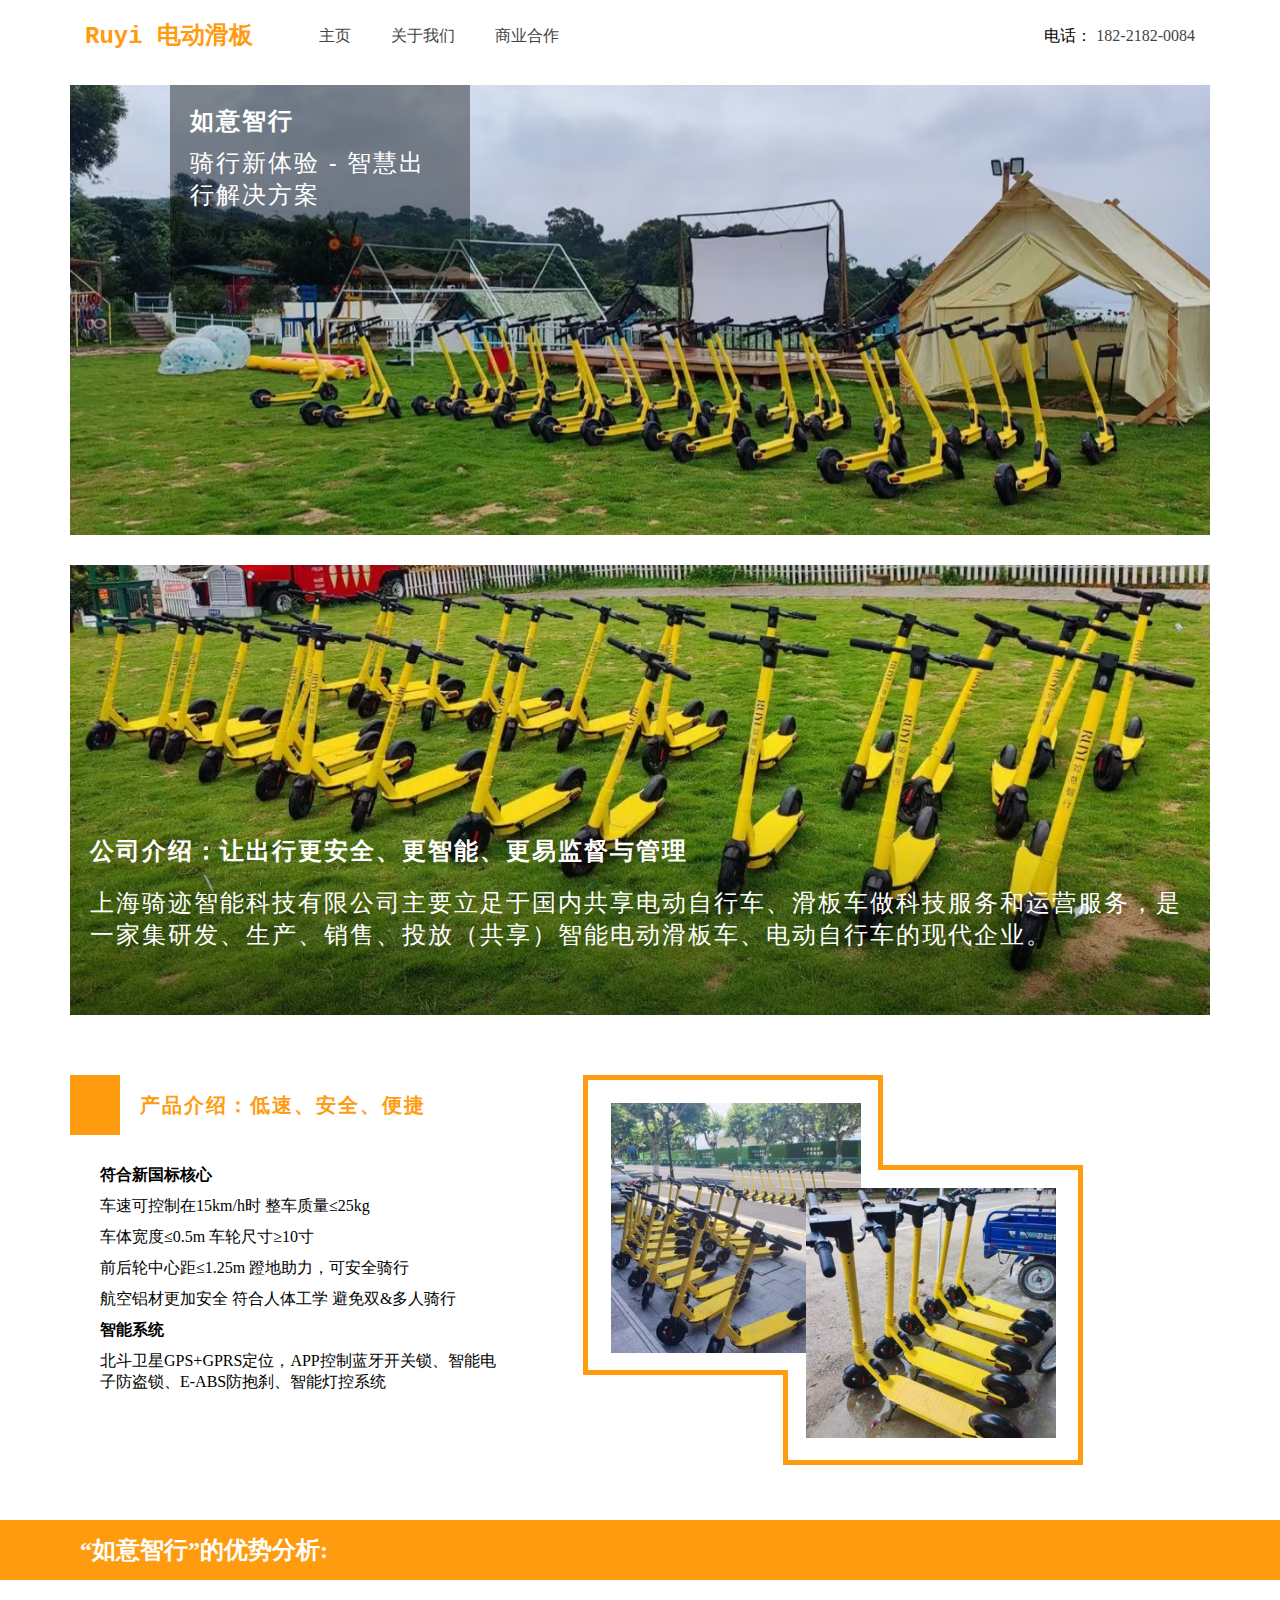
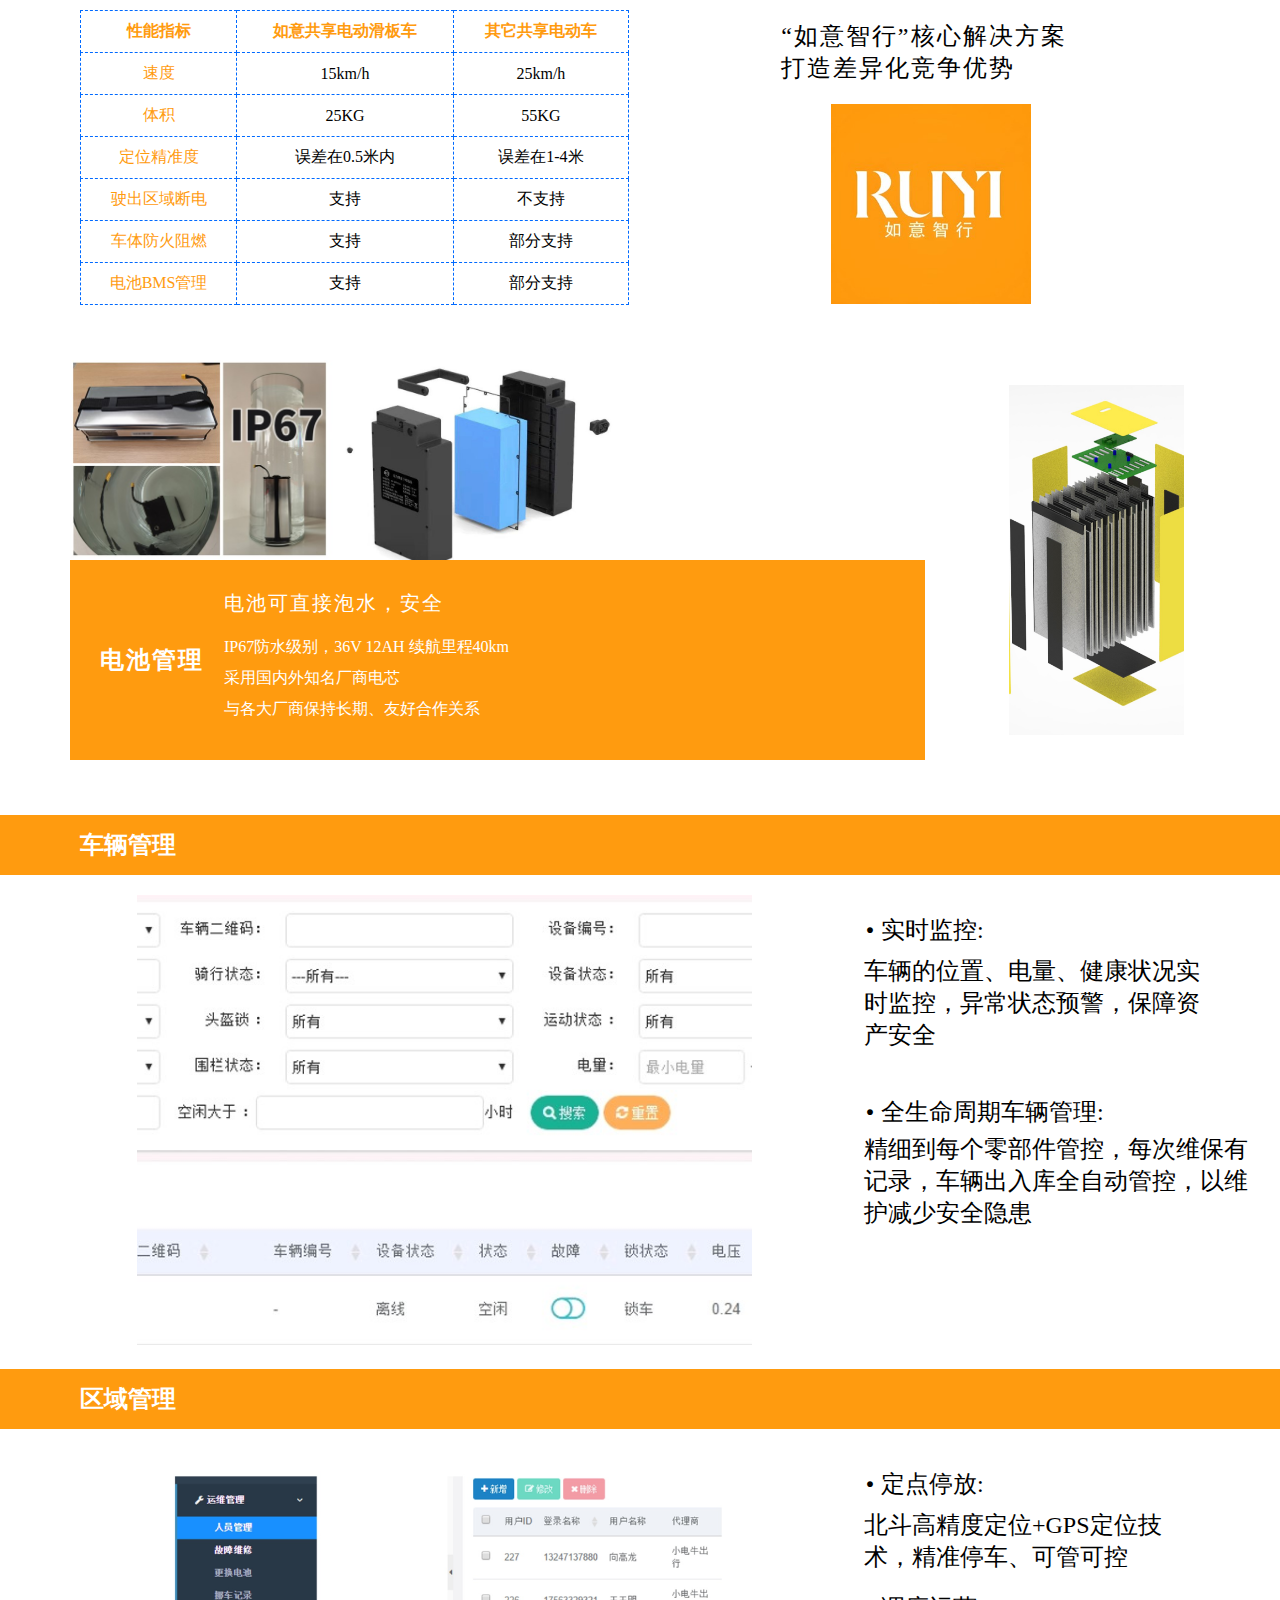
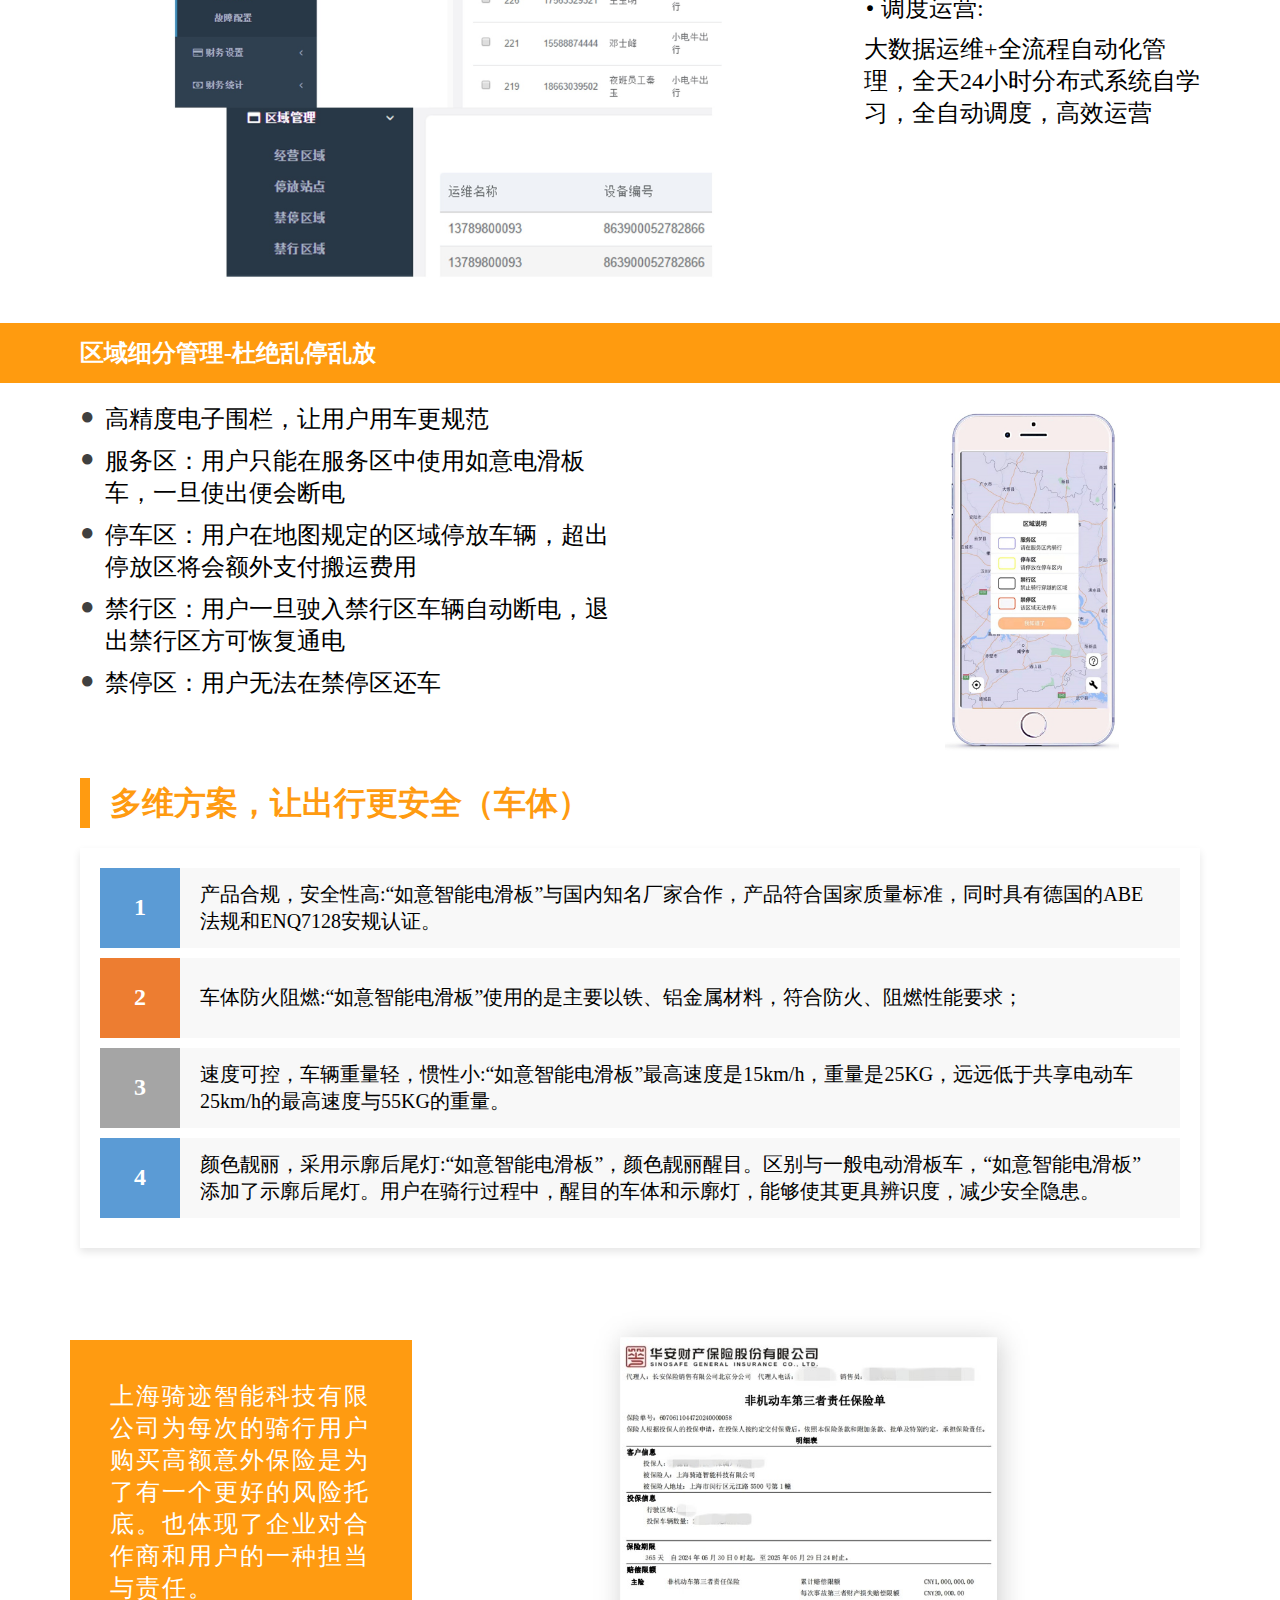
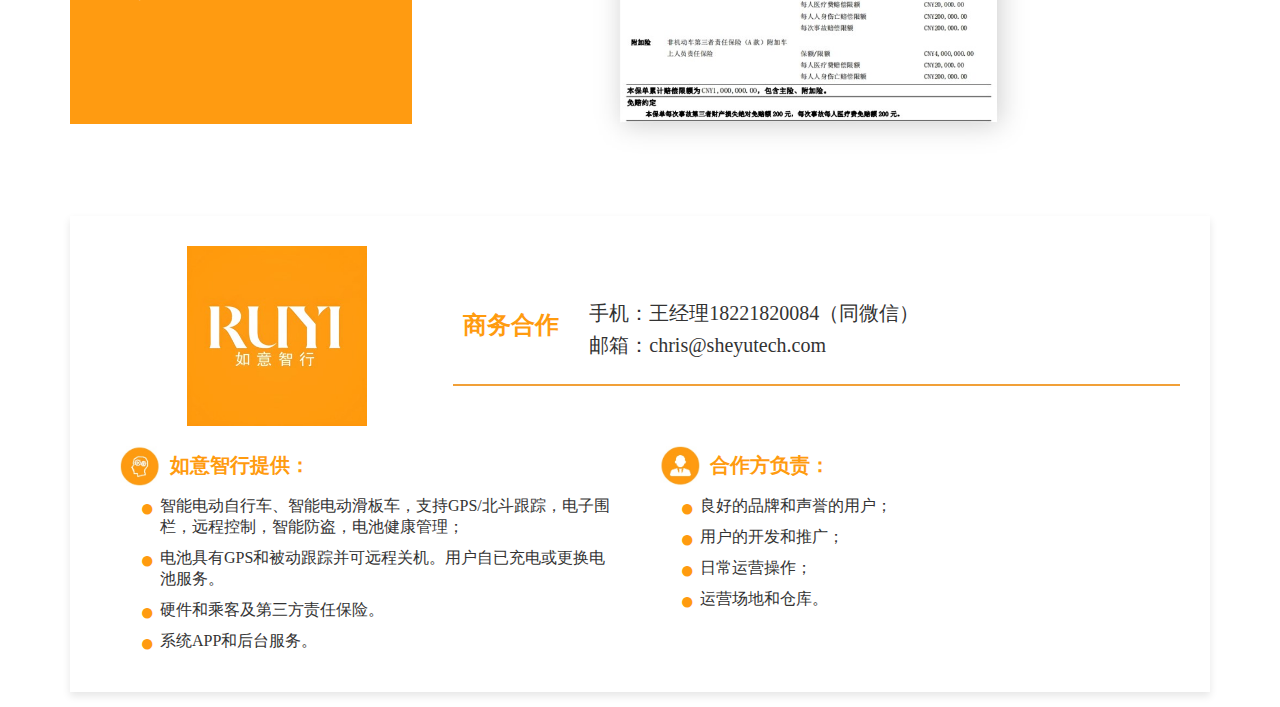
==== commit ac861e10: "up home page" ====
--- a/index.html
+++ b/index.html
@@ -47,237 +47,149 @@
 
         <main>
             <div id="home" class="overview_cs">
-                <img src="./image/loge.jpg" alt="loge">
-                <h3>如意智行</h3>
-                <p>让出行更安全、更智能、更易监督与管理</p>
-                <p>上海骑迹智能科技有限公司</p>
-            </div>
-
-            <div id="overview" class="overview_cs2">
-                <h3 class="overview_title">
-                    公司介绍:
-                    <span>让出行更安全、更智能、更易监督与管理</span>
-                </h3>
-                <div class="overview_box">
-                    <div class="overview_boxLeft">
-                        <div class="surround">
-                            <p><strong>公司名称:上海骑迹智能科技有限公司</strong></p>
-                            <p><strong>运营品牌：如意智行</strong>
-                                <img src="./image/loge.jpg" alt="">
-                            </p>
-                            <p><strong>上海骑迹智能科技有限公司</strong>主要立足于国内共享电动自行车、滑板车做科技服务和运营服务，是一家集研发、生产、销售、投放（共享）智能电动滑板车、电动自行车的现代企业。　
-                            </p>
-                        </div>
-
-                    </div>
-                    <div class="overview_boxRight">
-                        <h3>上海骑迹</h3>
-                        <img src="./image/01.jpg" alt="">
-                        <ul class="br_list">
-                            <li>20余项出行专利</li>
-                            <li>10余项软件著作权</li>
-                            <li>共享出行合作开发单位</li>
-                        </ul>
-                    </div>
-                </div>
-            </div>
-
-            <div class="overview_cs3 overview_bg">
-                <div class="overview_cs3_box">
-                    <h3 class="yellowBox_title">
-                        产品介绍：
-                        <span>低速、安全、便捷 </span>
-                    </h3>
-                    <div class="overview_text">
-                        如意智能滑板车——为智慧微出行而生
-                    </div>
-                    <div class="overview3_box">
-                        <ul>
-                            <li>
-                                <div class="li_icon"></div>
-                                <div class="li_text">
-                                    <h4>符合多项国际认证</h4>
-                                    <p>德国莱茵TÚV/GB/T 24001-2016/ISO 14001:2015环境管理体系认证/GB/T 19001-2016/ISO
-                                        9001:2005质量管理体系认证/三帕认证等</p>
-                                </div>
-                            </li>
-                            <li>
-                                <div class="li_icon"></div>
-                                <div class="li_text">
-                                    <h4>全球最具技术价值、市场价值的供应链</h4>
-                                    <p>产品供应链为国际市场覆盖最广、技术最佳的生产企业</p>
-                                </div>
-                            </li>
-                            <li>
-                                <div class="li_icon"></div>
-                                <div class="li_text">
-                                    <h4>符合新国标核心</h4>
-                                    <div class="textListSub">
-                                        <ul>
-                                            <li>车速可控制在</li>
-                                            <li>15-20km/h</li>
-                                            <li>时车体宽度≤0.45m</li>
-                                            <li>前后轮中心距≤1.25m</li>
-                                            <li>更加安全</li>
-                                        </ul>
-                                        <ul>
-                                            <li>车速可控制在</li>
-                                            <li>15-20km/h</li>
-                                            <li>时车体宽度≤0.45m</li>
-                                            <li>前后轮中心距≤1.25m</li>
-                                        </ul>
-                                    </div>
-                                </div>
-                            </li>
-                        </ul>
-                        <img src="./image/02.jpg" alt="">
-                    </div>
-                </div>
-
-            </div>
-
-            <div class="overview_cs2">
-                <h3 class="overview_title">
-                    “如意智行”的优势分析:
-                </h3>
-                <div class="overview_box">
-                    <div class="overview_boxRight">
-                        <h3>核心优势1：高精度定位</h3>
-                        <img src="./image/06.jpg" alt="">
-                        <h3>核心优势2：更加安全的出行</h3>
-                        <img src="./image/07.jpg" alt="">
-                    </div>
-                    <div class="overview_arrow"></div>
-                    <div class="overview_boxRight">
-                        <h3>“如意出行”核心解决方案打造差异化竞争优势
-                        </h3>
-                        <table>
-                            <tr>
-                                <th>性能指标
-                                </th>
-                                <th>如意共享电动滑板车</th>
-                                <th>其它共享电动车
-                                </th>
-                            </tr>
-                            <tr>
-                                <td>速度</td>
-                                <td>15km/h
-                                </td>
-                                <td>25km/h
-                                </td>
-                            </tr>
-                            <tr>
-                                <td>体积
-                                </td>
-                                <td>25KG
-                                </td>
-                                <td>55KG
-                                </td>
-                            </tr>
-                            <tr>
-                                <td>定位精准度
-                                </td>
-                                <td>误差在0.5米内
-                                </td>
-                                <td>误差在1-4米
-                                </td>
-                            </tr>
-
-                            <tr>
-                                <td>驶出区域断电
-
-                                </td>
-                                <td>支持
-                                </td>
-                                <td>不支持
-                                </td>
-                            </tr>
-
-                            <tr>
-                                <td>车体防火阻燃
-
-                                </td>
-                                <td>支持
-
-                                </td>
-                                <td>部分支持
-
-                                </td>
-                            </tr>
-                            <tr>
-                                <td>电池BMS管理
-
-                                </td>
-                                <td>支持
-
-                                </td>
-                                <td>部分支持
-                                </td>
-                            </tr>
-                        </table>
-                        <div class="tabBottomText">
-                            <img src="./image/star.jpg" alt="star">
-                            <i>
-                                “如意智行”深谙用户使用需求及行业产品痛点，深入了解出行的需求，打造行业领先产品。
-                            </i>
-                        </div>
-                    </div>
-                </div>
-            </div>
-
-            <div class="overview_cs2">
-                <h3 class="overview_title">
-                    电池管理
-                </h3>
-                <div class="overview_box">
-                    <div class="overview_boxRight">
-                        <img src="./image/08.jpg" alt="">
-                    </div>
-                    <div class="overview_boxRight">
-                        <div class="boxRight_list">
-                            <p>
-                                电池可直接泡水，安全
-                            </p>
-                            <p>P67防水级别，36V12AH续航里程40km</p>
-                            <p>采用国内外知名厂商电芯</p>
-                            <p>与各大厂商保持长期、友好合作关系</p>
-                        </div>
-                        <div class="boxRight_img">
-                            <img src="./image/09.jpg" alt="">
-                        </div>
-                    </div>
-                </div>
-            </div>
-
+                <div class="overlay">
+                    <h1>如意智行</h1>
+                    <p>骑行新体验 - 智慧出行解决方案</p>
+                </div>
+            </div>
+
+            <div class="overview_ak">
+                <div class="akBox">
+                    <h1>公司介绍：让出行更安全、更智能、更易监督与管理</h1>
+                    <p>上海骑迹智能科技有限公司主要立足于国内共享电动自行车、滑板车做科技服务和运营服务，是一家集研发、生产、销售、投放（共享）智能电动滑板车、电动自行车的现代企业。　</p>
+                </div>
+            </div>
+
+            <div id="overview" class="overview_ak1">
+                <div class="akBox_left">
+                    <h2>产品介绍：低速、安全、便捷</h2>
+                    <ul class="text_list">
+                        <li class="liStong">符合新国标核心</li>
+                        <li>车速可控制在15km/h时 整车质量≤25kg</li>
+                        <li>车体宽度≤0.5m 车轮尺寸≥10寸</li>
+                        <li>前后轮中心距≤1.25m 蹬地助力，可安全骑行</li>
+                        <li>航空铝材更加安全 符合人体工学 避免双&多人骑行</li>
+                        <li class="liStong">智能系统</li>
+                        <li>北斗卫星GPS+GPRS定位，APP控制蓝牙开关锁、智能电子防盗锁、E-ABS防抱刹、智能灯控系统</li>
+                    </ul>
+                </div>
+                <div class="akBox_right">
+                    <div class="rightImg">
+                        <div class="rightImg_top">
+                            <img src="./image/22.jpg" alt="boxImgs">
+                        </div>
+                        <div class="rightImg_bot">
+                            <img src="./image/23.jpg" alt="boxImgs">
+                        </div>
+                    </div>
+                    <div class="rightMask"></div>
+                </div>
+            </div>
+
+   
             <div class="advancedBox">
                 <div class="overview_cs2 overview_bg">
                     <h3 class="yellowBox_title">
-                        充电管理
+                        “如意智行”的优势分析:
                     </h3>
                     <div class="overview_box">
                         <div class="overview_boxRight boxRightAdv">
-                            <div class="boxRight_list">
-                                <p>
-                                    自主研发的换电柜，安全高效
-                                </p>
-                                <p>防雷击、防火（柜体材料为最高防火级别5VA）</p>
-                                <p>具备电气智能控制系统</p>
-                                <p>全流程记录每块电池充电、流转记录，实时监测保证电池健康</p>
-                                <p>充电管理</p>
-                            </div>
-                            <ul class="boxRight_ul">
-                                <li>自主研发的换电柜，安全高效</li>
-                                <li>防雷击、防火（柜体材料为最高防火级别5VA）
-                                </li>
-                                <li>具备电气智能控制系统</li>
-                                <li>全流程记录每块电池充电、流转记录，实时监测， 保证电池健康</li>
-                                <li>具备电气智能控制系统</li>
+                            <table>
+                                <tr>
+                                    <th>性能指标
+                                    </th>
+                                    <th>如意共享电动滑板车</th>
+                                    <th>其它共享电动车
+                                    </th>
+                                </tr>
+                                <tr>
+                                    <td>速度</td>
+                                    <td>15km/h
+                                    </td>
+                                    <td>25km/h
+                                    </td>
+                                </tr>
+                                <tr>
+                                    <td>体积
+                                    </td>
+                                    <td>25KG
+                                    </td>
+                                    <td>55KG
+                                    </td>
+                                </tr>
+                                <tr>
+                                    <td>定位精准度
+                                    </td>
+                                    <td>误差在0.5米内
+                                    </td>
+                                    <td>误差在1-4米
+                                    </td>
+                                </tr>
+    
+                                <tr>
+                                    <td>驶出区域断电
+    
+                                    </td>
+                                    <td>支持
+                                    </td>
+                                    <td>不支持
+                                    </td>
+                                </tr>
+    
+                                <tr>
+                                    <td>车体防火阻燃
+    
+                                    </td>
+                                    <td>支持
+    
+                                    </td>
+                                    <td>部分支持
+    
+                                    </td>
+                                </tr>
+                                <tr>
+                                    <td>电池BMS管理
+    
+                                    </td>
+                                    <td>支持
+    
+                                    </td>
+                                    <td>部分支持
+                                    </td>
+                                </tr>
+                            </table>
+                        </div>
+                        <div class="overview_boxRight">
+                            <div class="boxTextLogo">
+                                <h3>“如意智行”核心解决方案打造差异化竞争优势</h3>
+                                <img src="./image/loge.jpg" alt="">
+                            </div>
+                        </div>
+                    </div>
+                </div>
+            </div>
+
+            <div class="overview_ak2">
+                <div class="akBox_left">
+                    <div class="left_imgs">
+                        <img src="./image/08.jpg" alt="">
+                        <img src="./image/25.jpg" alt="">
+                    </div>
+                    <div class="left_Text">
+                        <h2>电池管理</h2>
+                        <div class="text_rig">
+                            <h3>电池可直接泡水，安全</h3>
+                            <ul>
+                                <li>IP67防水级别，36V 12AH 续航里程40km</li>
+                                <li>采用国内外知名厂商电芯</li>
+                                <li>与各大厂商保持长期、友好合作关系</li>
                             </ul>
                         </div>
-                        <div class="overview_boxRight">
-                            <img src="./image/10.jpg" alt="">
-                        </div>
-                    </div>
+                        
+                    </div>
+                </div>
+                <div class="akBox_right">
+                    <img src="./image/24.jpg" alt="">
                 </div>
             </div>
 
@@ -289,6 +201,16 @@
                     <div class="overview_box">
                         <div class="overview_boxRight overview_boxRight65">
                             <img src="./image/11.jpg" alt="">
+                            
+                        </div>
+                        <div class="overview_boxRight overview_boxRight30">
+                            <h3 class="bor_text00 textRoutine">
+                                <span class="tetxtSpot">·</span>
+                                实时监控:
+                            </h3>
+                            <div class="bor_textCenter">
+                                车辆的位置、电量、健康状况实时监控，异常状态预警，保障资产安全
+                            </div>
                             <div class="boxSub300">
                                 <h3 class="bor_text00 textRoutine">
                                     <span class="tetxtSpot">·</span>
@@ -299,15 +221,6 @@
                                 </div>
                             </div>
                         </div>
-                        <div class="overview_boxRight overview_boxRight30">
-                            <h3 class="bor_text00 textRoutine">
-                                <span class="tetxtSpot">·</span>
-                                实时监控:
-                            </h3>
-                            <div class="bor_textCenter">
-                                车辆的位置、电量、健康状况实时监控，异常状态预警，保障资产安全
-                            </div>
-                        </div>
                     </div>
                 </div>
             </div>
@@ -322,11 +235,15 @@
                             <img src="./image/12.jpg" alt="">
                         </div>
                         <div class="overview_boxRight overview_boxRight30">
-                            <h3 class="bor_text00 textRoutine">定点停放:</h3>
+                            <h3 class="bor_text00 textRoutine">
+                                <span class="tetxtSpot">·</span>
+                                定点停放:</h3>
                             <div class="bor_textCenter">
                                 北斗高精度定位+GPS定位技术，精准停车、可管可控
                             </div>
-                            <h3 class="bor_text00 textRoutine">调度运营:</h3>
+                            <h3 class="bor_text00 textRoutine">
+                                <span class="tetxtSpot">·</span>
+                                调度运营:</h3>
                             <div class="bor_textCenter">
                                 大数据运维+全流程自动化管理，全天24小时分布式系统自学习，全自动调度，高效运营
                             </div>
@@ -365,38 +282,12 @@
                     <!-- <span class="overview_title_ins">，让出行更安全（车体）</span> -->
                 </h3>
                 <div class="overview_box7">
-                    <div class="overview_box_cenTi">
-                        <div class="cenTi_text"></div>
-                        <div class="cenTi_text">“如意智能电滑板”使用的是主要以铁、铝金属材料，符合防火、阻燃性能要求；
-                        </div>
-                        <div class="cenTi_text"></div>
-                        <div class="cenTi_text">
-                            “如意智能电滑板”，颜色靓丽醒目。区别与一般电动滑板车，“如意智能电滑板”添加了示廓后尾灯。用户在骑行过程中，醒目的车体和示廓灯，能够使其更具辨识度，减少安全隐患。
-                        </div>
-                    </div>
-                    <div class="overview_box_cenModdin">
-                        <div class="cenModdin_text">产品合规，安全性高
-                        </div>
-                        <div class="cenModdin_text">车体防火阻燃
-
-                        </div>
-                        <div class="cenModdin_text">速度可控，车辆重量轻，惯性小
-
-                        </div>
-                        <div class="cenModdin_text">颜色靓丽，采用示廓后尾灯
-
-                        </div>
-                    </div>
-                    <div class="overview_box_cenTi">
-                        <div class="cenTi_text">“如意智能电滑板”与国内知名厂家合作，产品符合国家质量标准，同时具有德国的ABE法规和ENQ7128安规认证。
-                        </div>
-                        <div class="cenTi_text">
-                        </div>
-                        <div class="cenTi_text">“如意智能电滑板”最高速度是15km/h，重量是25KG，远远低于共享电动车25km/h的最高速度与55KG的重量。
-                        </div>
-                        <div class="cenTi_text">
-                        </div>
-                    </div>
+                    <ol class="boxListco">
+                        <li><div class="advantage-number">1</div>产品合规，安全性高:“如意智能电滑板”与国内知名厂家合作，产品符合国家质量标准，同时具有德国的ABE法规和ENQ7128安规认证。</li>
+                        <li><div class="advantage-number">2</div>车体防火阻燃:“如意智能电滑板”使用的是主要以铁、铝金属材料，符合防火、阻燃性能要求；</li>
+                        <li><div class="advantage-number">3</div>速度可控，车辆重量轻，惯性小:“如意智能电滑板”最高速度是15km/h，重量是25KG，远远低于共享电动车25km/h的最高速度与55KG的重量。</li>
+                        <li><div class="advantage-number">4</div>颜色靓丽，采用示廓后尾灯:“如意智能电滑板”，颜色靓丽醒目。区别与一般电动滑板车，“如意智能电滑板”添加了示廓后尾灯。用户在骑行过程中，醒目的车体和示廓灯，能够使其更具辨识度，减少安全隐患。</li>
+                    </ol>
                 </div>
                 <div class="overview_box8">
                     <h4>让出行更安全（车体）</h4>
@@ -430,103 +321,47 @@
 
             </div>
 
-            <div class="overview_cs2 overview_supd">
-                <!-- <h3 class="overview_title">
-                    多维方案<span class="overview_title_ins">，让出行更安全（保险）</span>
-                </h3> -->
-                <div class="overview_box">
-
-                    <div class="overview_boxRight">
-                        <div class="multidimensionalBox">
-                            <div class="multidimensionalBox_title">
-                                多维方案，让出行更安全（保险）
-                            </div>
-                            <div class="multidimensionalBox_main">
-                                上海骑迹智能科技有限公司为每次的骑行用户购买高额意外保险是为了有一个更好的风险托底。也体现了企业对合作商和用户的一种担当与责任。
-                            </div>
-                            <div class="multidimensionalBox_foot"></div>
-                        </div>
-                    </div>
-                    <div class="overview_boxRight overview_boxRight40">
-                        <img src="./image/15.jpg" alt="">
-                    </div>
-                </div>
-            </div>
-
-            <div id="cooperate" class="overview_csFoot">
-                <div class="csFoot_left">
-                    <div class="cslWire">
-                        <div class="cslWireText">
-                            商务合作
-                        </div>
-                    </div>
-                </div>
-                <div class="csFoot_right">
-                    <div class="csrWire">
-                        <div class="csrWire_left">
-                            <div class="csfBoxCenter">
-                                <div class="csfBoxCenterText">如意智行提供：</div>
-                                <ul class="csfBoxCenterList">
-                                    <li>一.智能电动自行车、智能电动滑板车，支持GPS/北斗跟踪，电子围栏，远程控制，智能防盗，电池健康管理；</li>
-                                    <li>二.电池具有GPS和被动跟踪并可远程关机。用户自己充电或更换电池服务。</li>
-                                    <li>三.维修服务遍及北上广深、杭州有、西安等份国大城市；因硬件质量问题产生的费用由我们承担。</li>
-                                    <li>四.硬件和乘客及第三方责任保险。</li>
-                                    <li>五.可定制APP和后台服务。</li>
-                                    <li>六.车辆上牌照服务。 </li>
-                                </ul>
-                            </div>
-                        </div>
-                        <div class="csrWire_right">
-                            <div class="csfBoxCenter">
-                                <div class="csfBoxCenterText">合作方负责：</div>
-                                <ul class="csfBoxCenterList">
-                                    <li>一.良好的品牌和声誉的用户；</li>
-                                    <li>二.用户都开发和推广；</li>
-                                    <li>三.日常运营操作；</li>
-                                    <li>四.办公室和仓库。</li>
-                                </ul>
-                            </div>
-                        </div>
-                    </div>
-                </div>
-            </div>
-
-            <div class="overview_cs6">
-                <h3 class="overview_title overview_title_lan">
-                    商务合作
-                </h3>
-                <div class="overview_box">
-                    <div class="overview_box_text6">
-                        <h4 class="overview_box_text6Bot">如意智行提供：
-                        </h4>
-                        <div class="text6_box">
-                            <p>一.智能电动自行车、智能电动滑板车，支持GPS/北斗跟踪，电子围栏，远程控制，智能防盗，电池健康管理；</p>
-                            <p>二.电池具有GPS和被动跟踪并可远程关机。用户自己充电或更换电池服务。</p>
-                            <p>
-                                三.维修服务遍及北上广深、杭州有、西安等份国大城市；因硬件质量问题产生的费用由我们承担。
-                            </p>
-                            <p>四.硬件和乘客及第三方责任保险。</p>
-                            <p>五.可定制APP和后台服务。</p>
-                            <p>六.车辆上牌照服务。
-                            </p>
-                        </div>
-                    </div>
-                    <div class="overview_box_text6">
-                        <h4 class="overview_box_text6Bot">合作方负责：
-                        </h4>
-                        <div class="text6_box">
-                            <p>一.良好的品牌和声誉的用户；
-                            </p>
-                            <p>二.用户都开发和推广；
-
-                            </p>
-                            <p>
-                                三.日常运营操作；
-
-                            </p>
-                            <p>四.办公室和仓库。</p>
-                            </p>
-                        </div>
+            <div class="overview_ak3">
+                <div class="akBoxLeft">
+                    上海骑迹智能科技有限公司为每次的骑行用户购买高额意外保险是为了有一个更好的风险托底。也体现了企业对合作商和用户的一种担当与责任。
+                </div>
+                <div class="akBoxRight">
+                    <img src="./image/26.jpg" alt="">
+                </div>
+            </div>
+
+            <div id="cooperate" class="overview_ak4">
+                <div class="ak4_top">
+                    <div class="ak4_logo">
+                        <img src="./image/loge.jpg" alt="Ruyi Logo">
+                    </div>
+                    <div class="ak4_info">
+                        <h2>商务合作</h2>
+                        <div class="infoText">
+                            <p>手机：王经理18221820084（同微信）</p>
+                            <p>邮箱：chris@sheyutech.com</p>
+                        </div>
+                    </div>
+                </div>
+                <div class="ak4_bottom">
+                    <div class="ak4_section">
+                        <h3><img src="./image/27.jpg" alt="">
+                            如意智行提供：</h3>
+                        <ul>
+                            <li>智能电动自行车、智能电动滑板车，支持GPS/北斗跟踪，电子围栏，远程控制，智能防盗，电池健康管理；</li>
+                            <li>电池具有GPS和被动跟踪并可远程关机。用户自已充电或更换电池服务。</li>
+                            <li>硬件和乘客及第三方责任保险。</li>
+                            <li>系统APP和后台服务。</li>
+                        </ul>
+                    </div>
+                    <div class="ak4_section">
+                        <h3><img src="./image/28.jpg" alt="">合作方负责：</h3>
+                        <ul>
+                            <li>良好的品牌和声誉的用户；</li>
+                            <li>用户的开发和推广；</li>
+                            <li>日常运营操作；</li>
+                            <li>运营场地和仓库。</li>
+                        </ul>
                     </div>
                 </div>
             </div>
--- a/css/index.css
+++ b/css/index.css
@@ -57,7 +57,7 @@
     font-size: 24px;
     font-weight: 600;
     font-family: 'Pacifico', Courier, monospace;
-    color: #5286F8;
+    color: #FF9B0F;
 }
 
 .head_nav_list li {
@@ -83,7 +83,7 @@
 .overview_cs {
     width: 100%;
     max-width: 1140px;
-    min-height: 350px;
+    min-height: 450px;
     margin: 15px 0;
     display: flex;
     flex-flow: column nowrap;
@@ -91,35 +91,420 @@
     box-sizing: border-box;
     justify-content: space-around;
     padding: 30px 0;
-}
-
-.overview_cs img[alt="loge"] {
+    background: url(../image/20.jpg) no-repeat center center;
+    background-size: cover;
+    position: relative;
+}
+.overview_cs>.overlay {
+    width: 300px;
     height: 200px;
+    text-align: left;
+    background-color: rgba(0, 0, 0, 0.4);
+    padding: 20px;
+    box-sizing: border-box;
+    color: #fff;
+    position: absolute;
+    top: 0;
+    left: 100px;
+}
+
+.overview_cs>.overlay h1 {
+    font-size: 1.5rem;
+    margin-bottom: 10px;
+    letter-spacing: 2px;
+}
+
+.overview_cs>.overlay p {
+    font-size: 1.5rem;
+    font-family: 'Microsoft YaHei', Arial, sans-serif;
+    letter-spacing: 2px;
+}
+
+.overview_ak {
+    width: 100%;
+    max-width: 1140px;
+    min-height: 450px;
+    margin: 15px 0;
+    display: flex;
+    flex-flow: column nowrap;
+    align-items: center;
+    justify-content: flex-end;
+    box-sizing: border-box;
+    padding: 0;
+    background: url(../image/21.jpg) no-repeat center center;
+    background-size: cover;
+    position: relative;
+}
+.overview_ak>.akBox {
+    width: 100%;
+    min-height: 200px;
+    background: linear-gradient(to top, rgba(0, 0, 0, 0.4), rgba(0, 0, 0, 0));
+    color: #fff;
+    padding: 20px;
+    box-sizing: border-box;
+}
+.overview_ak>.akBox>h1{
+    font-size: 1.5rem;
+    letter-spacing: 2px;
+    margin-bottom: 20px;
+}
+.overview_ak>.akBox>p{
+    font-size: 1.5rem;
+    font-family: 'Microsoft YaHei', Arial, sans-serif;
+    letter-spacing: 2px;
+}
+
+.overview_ak1 {
+    width: 100%;
+    max-width: 1140px;
+    height: 450px;
+    margin: 15px 0;
+    display: flex;
+    align-items: center;
+    justify-content: space-between;
+    box-sizing: border-box;
+    padding: 30px 0;
+}
+.overview_ak1 >.akBox_left {
+    width: 40%;
+    height: 100%;
+    display: flex;
+    flex-flow: column nowrap;
+    box-sizing: border-box;
+}
+.overview_ak1 >.akBox_left > h2 {
+    width: 100%;
+    height: 60px;
+    line-height: 60px;
+    font-size: 1.25rem;
+    letter-spacing: 2px;
+    color: #FF9B0F;
+    box-sizing: border-box;
+    padding: 0 20px;
+    border: none;
+    border-left: 50px solid #FF9B0F;
+}
+.overview_ak1 >.akBox_left>.text_list {
+    list-style-type: none;
+    box-sizing: border-box;
+    padding: 30px;
+}
+.overview_ak1 >.akBox_left>.text_list>.liStong {
+    font-weight: 600;
+}
+.overview_ak1 >.akBox_left>.text_list>li {
+    margin-bottom: 10px;
+    font-size: 1rem;
+}
+.overview_ak1 >.akBox_right {
+    width: 55%;
+    height: 100%;
+    /* background-color: #32ab10; */
+    position: relative;
+}
+.akBox_right>.rightImg {
+    width: 500px;
+    height: 100%;
+    position: relative;
+}
+.rightImg img[alt="boxImgs"] {
+    width: 250px;
+    height: 250px;
+}
+.rightImg_top {
+    width: 300px;
+    height: 300px;
+    /* background: url(/image/22.jpg) no-repeat;
+    background-size: contain; */
+    position: absolute;
+    top: 0;
+    left: 0;
+    box-sizing: border-box;
+    border: 5px solid #FF9B0F;
+    display: flex;
+    align-items: center;
+    justify-content: center;
+    border-bottom: none;
+    border-right: none;
+}
+.rightImg_top::after {
+    content: '';
+    display: inline-block;
+    width: 5px;
+    height: 90px;
+    background-color: #FF9B0F;
+    position: absolute;
+    top: 0;
+    right: 0;
+}
+.rightImg_top::before {
+    content: '';
+    display: inline-block;
+    width: 200px;
+    height: 5px;
+    background-color: #FF9B0F;
+    position: absolute;
+    bottom: 0;
+    left: 0;
+}
+.rightImg_bot {
+    width: 300px;
+    height: 300px;
+    position: absolute;
+    bottom: 0;
+    right: 0;
+    box-sizing: border-box;
+    border: 5px solid #FF9B0F;
+    border-top: none;
+    border-left: none;
+    display: flex;
+    align-items: center;
+    justify-content: center;
+}
+.rightImg_bot::after {
+    content: '';
+    display: inline-block;
+    width: 5px;
+    height: 90px;
+    background-color: #FF9B0F;
+    position: absolute;
+    bottom: 0;
+    left: 0;
+}
+.rightImg_bot::before {
+    content: '';
+    display: inline-block;
+    width: 200px;
+    height: 5px;
+    background-color: #FF9B0F;
+    position: absolute;
+    top: 0;
+    right: 0;
+}
+
+.overview_ak2 {
+    width: 100%;
+    max-width: 1140px;
+    min-height: 300px;
+    margin: 15px 0;
+    display: flex;
+    align-items: center;
+    justify-content: space-between;
+    box-sizing: border-box;
+    padding: 30px 0;
+}
+.overview_ak2>.akBox_left {
+    width: 75%;
+    height: 100%;
+    display: flex;
+    flex-flow: column nowrap;
+    justify-content: space-between;
+}
+.overview_ak2>.akBox_left >.left_imgs {
+    display: flex;
+    align-items: center;
+}
+.overview_ak2>.akBox_left >.left_imgs>img{
     width: auto;
+    max-width: 50%;
+    height: auto;
+    max-height: 200px;
     object-fit: contain;
+}
+.overview_ak2>.akBox_left >.left_Text {
+    display: flex;
+    align-items: center;
+    height: 200px;
+    width: 100%;
+    background-color: #FF9B0F;
+    box-sizing: border-box;
+    padding: 0 30px;
+    color: #fff;
+}
+.overview_ak2>.akBox_left >.left_Text>h2{
+    font-size: 1.5rem;
+    letter-spacing: 2px;
+    margin-right: 20px;
+} 
+.overview_ak2>.akBox_left >.left_Text>.text_rig{
+    display: flex;
+    flex-flow: column nowrap;
+    justify-content: center;
+    height: 100%;
+} 
+.overview_ak2>.akBox_left >.left_Text>.text_rig>h3{
+    font-size: 1.25rem;
+    font-weight: 500;
+    letter-spacing: 2px;
     margin-bottom: 20px;
 }
-
-.overview_cs h3 {
-    font-size: 2rem;
+.overview_ak2>.akBox_left >.left_Text>.text_rig>ul>li{
+    margin-bottom: 10px;
+    font-size: 1rem;
+}
+.overview_ak2>.akBox_right {
+    width: 20%;
+    height: 100%;
+    display: flex;
+    align-items: center;
+    justify-content: center;
+}
+.overview_ak2>.akBox_right>img{
+    width: 175px;
+    height: 350px;
+}
+
+.overview_ak2>.akBox_right>.rightMask {
+    width: 80%;
+    height: 100%;
+    background-color: rgba(0, 0, 0, 0.1);
+    position: absolute;
+    top: 0;
+    right: 0;
+}
+
+.overview_ak3 {
+    width: 100%;
+    max-width: 1140px;
+    min-height: 300px;
+    margin: 15px 0;
+    display: flex;
+    align-items: center;
+    justify-content: space-between;
+    box-sizing: border-box;
+    padding: 30px 0;
+}
+.overview_ak3>.akBoxLeft {
+    width: 30%;
+    height: 100%;
+    background-color: #FF9B11;
+    color: #fff;
+    box-sizing: border-box;
+    padding: 40px;
+    padding-bottom: 120px;
+    font-size: 1.5rem;
+    letter-spacing: 2px;
+}
+.overview_ak3>.akBoxRight {
+    width: 70%;
+    height: 100%;
+    background-color: #FFFFFF;
+    display: flex;
+    align-items: center;
+    justify-content: center;
+}
+.overview_ak3>.akBoxRight>img {
+    width: 440px;
+    height: auto;
+    object-fit: contain;
+}
+
+.overview_ak4 {
+    width: 100%;
+    max-width: 1140px;
+    margin: 15px 0;
+    padding: 30px;
+    background-color: #fff;
+    box-shadow: 0 4px 8px rgba(0, 0, 0, 0.1);
+    box-sizing: border-box;
+    display: flex;
+    flex-direction: column;
+    align-items: center;
+}
+
+.overview_ak4>.ak4_top {
+    width: 100%;
+    display: flex;
+    align-items: center;
+    justify-content: space-between;
+    margin-bottom: 20px;
+    box-sizing: border-box;
+}
+
+.overview_ak4>.ak4_top>.ak4_logo {
+    flex: 1;
+    display: flex;
+    align-items: center;
+    justify-content: center;
+}
+
+.overview_ak4>.ak4_top>.ak4_logo img {
+    max-width: 100%;
+    width: 180px;
+    height: auto;
+}
+
+.overview_ak4>.ak4_top>.ak4_info {
+    flex: 2;
+    text-align: left;
+    display: flex;
+    align-items: center;
+    border-bottom: 2px solid #F1A038;
+    padding: 10px;
+    padding-bottom: 20px;
+    box-sizing: border-box;
+}
+.overview_ak4>.ak4_top>.ak4_info>.infoText p {
+    font-size: 1.25rem;
+    color: #333;
+    margin: 5px 0;
+}
+
+.overview_ak4>.ak4_top>.ak4_info h2 {
+    font-size: 1.5rem;
+    color: #FF9B0F;
+    margin: 0 30px 10px 0;
+}
+
+
+
+
+.overview_ak4>.ak4_bottom {
+    width: 100%;
+    display: flex;
+    justify-content: space-between;
+}
+
+.overview_ak4>.ak4_bottom>.ak4_section {
+    flex: 1;
+    padding: 0 20px;
+}
+
+.overview_ak4>.ak4_bottom>.ak4_section h3 {
+    font-size: 1.25rem;
+    color: #FF9B0F;
     font-weight: 600;
-    height: 50px;
-    width: 100%;
-    display: flex;
-    align-items: center;
-    justify-content: center;
-    /* font-family: 'Pacifico', Courier, monospace; */
-}
-
-.overview_cs p:nth-last-child(2) {
-    font-size: 1.25rem;
-    font-weight: 600;
-    margin: 20px 0;
-}
-
-.overview_cs p:last-child {
-    font-size: 1.25rem;
-    font-weight: 600;
+    margin-bottom: 10px;
+    display: flex;
+    align-items: center;
+}
+.overview_ak4>.ak4_bottom>.ak4_section h3>img {
+    width: 40px;
+    height: 40px;
+    margin-right: 10px;
+}
+
+.overview_ak4>.ak4_bottom>.ak4_section ul {
+    list-style: none;
+    padding-left: 20px;
+}
+
+.overview_ak4>.ak4_bottom>.ak4_section ul li {
+    font-size: 1rem;
+    color: #333;
+    margin-bottom: 10px;
+    position: relative;
+    padding-left: 20px;
+}
+
+.overview_ak4>.ak4_bottom>.ak4_section ul li::before {
+    content: "●";
+    color: #FF9B0F;
+    position: absolute;
+    left: 0;
+    top: 0;
+    font-size: 1.5rem;
+    line-height: 1;
 }
 
 
@@ -253,6 +638,7 @@
 .overview_boxRight>img {
     width: 100%;
     height: auto;
+    max-height: 450px;
     object-fit: contain;
 }
 
@@ -323,15 +709,37 @@
 
 .overview_boxRight>table td,
 .overview_boxRight>table th {
-    border: 1px solid black;
+    border: 1px dashed #016AFF;
     padding: 10px;
     box-sizing: border-box;
     text-align: center;
 }
-
+.overview_boxRight>table td:first-child {
+    color: #FF9B0F;
+}
 .overview_boxRight>table th {
+    font-weight: 600;
+    color: #FF9B0F;
+}
+.overview_boxRight>.boxTextLogo {
+    width: 100%;
+    height: 100%;
+    min-height: 300px;
+    display: flex;
+    flex-flow: column nowrap;
+    align-items: center;
+    justify-content: space-between;
+}
+.overview_boxRight>.boxTextLogo>img{
+    width: 200px;
+    height: 200px;
+}
+.overview_boxRight>.boxTextLogo>h3{
+    width: 300px;
+    font-size: 1.5rem;
     font-weight: 500;
-    color: #21D695;
+    letter-spacing: 2px;
+    margin: 20px;
 }
 
 .overview_boxRight>.tabBottomText {
@@ -366,16 +774,22 @@
 
 .overview_boxRight>.boxRight_ul>li {
     width: 100%;
-    height: 50px;
-    display: flex;
-    align-items: center;
-    font-size: 1.25rem;
+    display: flex;
+    align-items: center;
+    font-size: 1.5rem;
+    margin-bottom: 10px;
+    position: relative;
+    box-sizing: border-box;
+    padding-left: 25px;
 }
 
 .overview_boxRight>.boxRight_ul>li::before {
     content: "● ";
     color: #404040;
     margin-right: 5px;
+    position: absolute;
+    top: 0;
+    left: 0;
 }
 
 .overview_boxRight>.bor_text00 {
@@ -395,11 +809,11 @@
 }
 
 .bor_textCenter {
-    font-weight: 24px;
+    font-size: 24px;
 }
 
 .textRoutine {
-    font-weight: 24px;
+    font-size: 24px;
     font-weight: 500;
 }
 
@@ -466,6 +880,20 @@
 }
 
 .overview_bg::before {
+    content: "";
+    display: block;
+    width: calc(100%);
+    box-sizing: border-box;
+    overflow: hidden;
+    height: 60px;
+    background-color: #FF9B0F;
+    position: absolute;
+    top: 0;
+    left: 0;
+    z-index: 1;
+}
+
+.overview_cs3_box::before {
     content: "";
     display: block;
     width: calc(100%);
@@ -479,20 +907,6 @@
     z-index: 1;
 }
 
-.overview_cs3_box::before {
-    content: "";
-    display: block;
-    width: calc(100%);
-    box-sizing: border-box;
-    overflow: hidden;
-    height: 60px;
-    background-color: #FFC000;
-    position: absolute;
-    top: 0;
-    left: 0;
-    z-index: 1;
-}
-
 .overview_cs3_box>.overview_title {
     font-size: 2rem;
     height: 50px;
@@ -509,7 +923,7 @@
 .yellowBox_title {
     width: 100%;
     height: 60px;
-    background-color: #FFC000;
+    background-color: #FF9B0F;
     box-sizing: border-box;
     /* padding: 0 20px; */
     display: flex;
@@ -611,13 +1025,59 @@
     box-sizing: border-box;
     padding: 0 10px;
 }
-
+.overview_cs7>.overview_title {
+    border-left: 10px solid #FF9B11;
+    color: #FF9B11;
+    box-sizing: border-box;
+    padding: 0 20px;
+}
 .overview_cs7>.overview_box7 {
     width: 100%;
     display: flex;
     align-items: center;
     justify-content: space-between;
     margin-top: 10px;
+}
+.overview_cs7>.overview_box7>.boxListco {
+    background-color: #fff;
+    box-shadow: 0 4px 8px rgba(0, 0, 0, 0.1);
+    padding: 20px;
+    box-sizing: border-box;
+}
+.overview_cs7>.overview_box7>.boxListco>li{
+    width: 100%;
+    height: 80px;
+    display: flex;
+    align-items: center;
+    box-sizing: border-box;
+    padding: 0 20px 0 0;
+    font-size: 1.25rem;
+    background-color: #F8F8F8;
+    margin-bottom: 10px;
+}
+.overview_cs7>.overview_box7>.boxListco>li>.advantage-number{
+    width: 80px;
+    height: 80px;
+    min-width: 80px;
+    display: flex;
+    align-items: center;
+    justify-content: center;
+    font-size: 1.5rem;
+    font-weight: 600;
+    margin-right: 20px;
+    color: #fff;
+}
+.overview_cs7>.overview_box7>.boxListco>li:nth-child(1)>.advantage-number{
+    background-color: #5B9BD5;
+}
+.overview_cs7>.overview_box7>.boxListco>li:nth-child(2)>.advantage-number{
+    background-color: #ED7D31;
+}
+.overview_cs7>.overview_box7>.boxListco>li:nth-child(3)>.advantage-number{
+    background-color: #A5A5A5;
+}
+.overview_cs7>.overview_box7>.boxListco>li:nth-child(4)>.advantage-number{
+    background-color: #5B9BD5;
 }
 
 .overview_box_cenTi {
@@ -905,12 +1365,19 @@
     .overview_title_ins,
     .overview_arrow,
     .overview_csFoot,
-    .overview_cs7>.overview_box7 {
+    .overview_cs7>.overview_box7,
+    .overview_ak1 >.akBox_right,
+    .overview_ak2>.akBox_right,
+    .overview_ak4>.ak4_top>.ak4_logo  {
         display: none;
     }
 
     .overview_cs7>.overview_box8 {
         display: flex;
+    }
+    .overview_cs>.overlay {
+        top: 0;
+        left: 0;
     }
 
     .tabBottomText img[alt="star"] {
@@ -933,7 +1400,9 @@
 
     .overview_box,
     .overview3_box,
-    .overview_cs6>.overview_box {
+    .overview_cs6>.overview_box,
+    .overview_ak1,
+    .overview_ak3 {
         display: flex;
         flex-flow: column nowrap;
     }
@@ -942,7 +1411,10 @@
     .overview_boxRight,
     .overview_boxRight30,
     .overview_boxRight65,
-    .overview_box_text6 {
+    .overview_box_text6,
+    .overview_ak1 >.akBox_left,
+    .overview_ak2>.akBox_left,
+    .overview_ak3>.akBoxLeft{
         width: 100%;
     }
 
@@ -968,4 +1440,37 @@
         line-height: 35px;
         text-decoration: none;
     }
+    .overview_ak4 {
+        width: 100%;
+        box-sizing: border-box;
+        flex-direction: column;
+        padding: 20px;
+        box-shadow: none;
+        overflow: hidden;
+    }
+
+    .overview_ak4>.ak4_top {
+        flex-direction: column;
+        align-items: flex-start;
+    }
+
+    .overview_ak4>.ak4_top>.ak4_info {
+        width: 100%;
+        border: none;
+        padding: 0;
+    }
+
+    .overview_ak4>.ak4_bottom {
+        flex-direction: column;
+    }
+
+    .overview_ak4 .ak4_section {
+        width: 100%;
+        box-sizing: border-box;
+        padding: 0;
+        margin-bottom: 20px;
+    }
+    .overview_ak4>.ak4_bottom>.ak4_section ul {
+        padding-left: 0;
+    }
 }